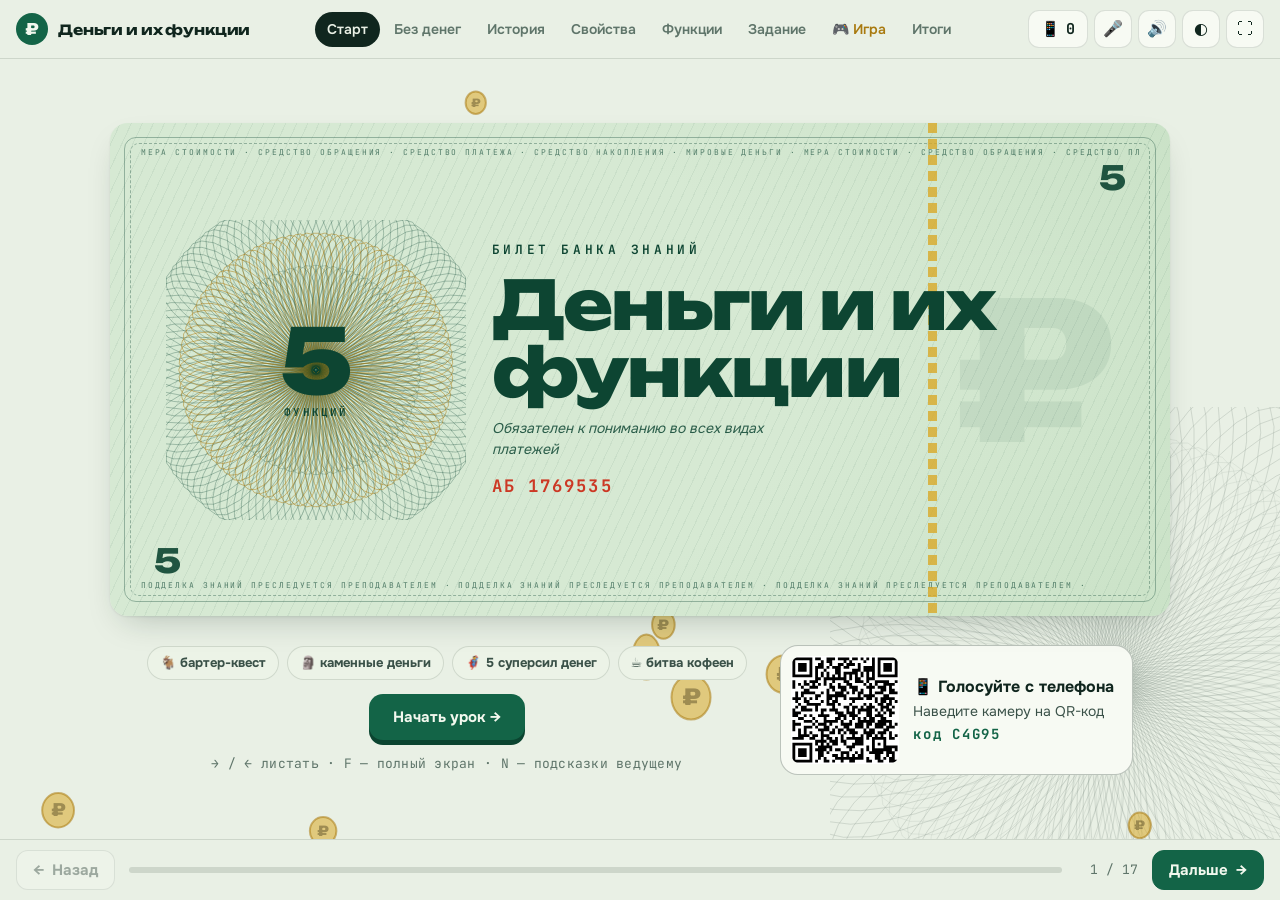
==== docs/index.html @ ead52030 "Coffee game: no hints about the best price The news no longer says how many people want coffee or th" ====
<!doctype html>
<html lang="ru"><head><meta charset="utf-8"><meta name="viewport" content="width=device-width, initial-scale=1, viewport-fit=cover">
<title>Деньги и их функции</title>
<meta name="claude:viewport-fit-sides" content="cover">
<link rel="stylesheet" href="https://fonts.googleapis.com/css2?family=Unbounded:wght@500;600;700;800;900&family=Onest:wght@400;500;600;700;800&family=JetBrains+Mono:wght@500;600;700&display=swap">
<style>
/* Layout: full-viewport slide deck printed on mint banknote paper; the game is a dark vault scoreboard */
:root{
  --bg:#E9F0E5;
  --bg-2:#DCE7D6;
  --surface:#F7FAF3;
  --surface-2:#ECF3E7;
  --ink:#10261E;
  --ink-2:#3A5148;
  --muted:#5F756A;
  --line:rgba(16,38,30,.13);
  --line-2:rgba(16,38,30,.26);
  --brand:#136447;
  --brand-2:#0B4430;
  --on-brand:#F2F8EE;
  --gold:#A97A10;
  --gold-2:#D9A928;
  --gold-soft:#F2E2AC;
  --gold-ink:#231902;
  --f1:#2A5FD6; --f2:#0F8655; --f3:#C46A04; --f4:#C9306F; --f5:#6E43CF;
  --on-f:#FFFFFF;
  --ok:#0F8655; --bad:#CC3824;
  --shadow:0 1px 2px rgba(16,38,30,.08), 0 14px 34px -14px rgba(16,38,30,.28);
  --note-bg:#D6E9D3; --note-bg-2:#C3DEC0; --note-ink:#0D4532; --note-line:rgba(13,69,50,.34);
  --n5000:#C2643A; --n5000-2:#8C3B1C; --n5000-ink:#FFF3E4;
  --news-bg:#F1EBDC; --news-ink:#1A160F; --news-line:rgba(26,22,15,.25);
  --font-display:"Unbounded","Arial Black","Segoe UI",system-ui,sans-serif;
  --font-body:"Onest","Segoe UI",system-ui,-apple-system,sans-serif;
  --font-mono:"JetBrains Mono",Consolas,"Courier New",monospace;
  /* game: one dark vault look in both themes */
  --g-bg:#06120D; --g-bg-2:#0A1C14; --g-panel:#0E251B; --g-panel-2:#133222; --g-glow:#17432D;
  --g-line:rgba(242,193,78,.17); --g-ink:#EEF4EA; --g-muted:#93AB9D;
  --g-gold:#F2C14E; --g-gold-2:#FFE08F; --g-gold-3:#9A6B10;
  --team-a:#FF9F1C; --team-b:#2EC4F1;
  --g-ok:#2BD67B; --g-bad:#FF5A47; --g-evil:#C76BFF;
  --g-shadow:rgba(0,0,0,.65);
}
@media (prefers-color-scheme: dark){
  :root:not([data-theme="light"]){
    --bg:#0A1511; --bg-2:#0E1D17; --surface:#12241C; --surface-2:#172D23;
    --ink:#E6F0E7; --ink-2:#B2C5B9; --muted:#87A093; --line:rgba(230,240,231,.11); --line-2:rgba(230,240,231,.24);
    --brand:#3CC28E; --brand-2:#23936A; --on-brand:#05140D;
    --gold:#E7B947; --gold-2:#F2C752; --gold-soft:#3B3115; --gold-ink:#231902;
    --f1:#7BA2FF; --f2:#42D394; --f3:#F7A845; --f4:#FF74AB; --f5:#AE92FF; --on-f:#07120D;
    --ok:#42D394; --bad:#FF6B57;
    --shadow:0 1px 2px rgba(0,0,0,.4), 0 18px 40px -16px rgba(0,0,0,.75);
    --note-bg:#103529; --note-bg-2:#0C2B21; --note-ink:#C4EED8; --note-line:rgba(196,238,216,.3);
    color-scheme:dark;
  }
}
:root[data-theme="dark"]{
  --bg:#0A1511; --bg-2:#0E1D17; --surface:#12241C; --surface-2:#172D23;
  --ink:#E6F0E7; --ink-2:#B2C5B9; --muted:#87A093; --line:rgba(230,240,231,.11); --line-2:rgba(230,240,231,.24);
  --brand:#3CC28E; --brand-2:#23936A; --on-brand:#05140D;
  --gold:#E7B947; --gold-2:#F2C752; --gold-soft:#3B3115; --gold-ink:#231902;
  --f1:#7BA2FF; --f2:#42D394; --f3:#F7A845; --f4:#FF74AB; --f5:#AE92FF; --on-f:#07120D;
  --ok:#42D394; --bad:#FF6B57;
  --shadow:0 1px 2px rgba(0,0,0,.4), 0 18px 40px -16px rgba(0,0,0,.75);
  --note-bg:#103529; --note-bg-2:#0C2B21; --note-ink:#C4EED8; --note-line:rgba(196,238,216,.3);
  color-scheme:dark;
}

*,*::before,*::after{box-sizing:border-box}
[hidden]{display:none!important}
html{height:100%}
body{height:100%;margin:0;background:var(--bg);color:var(--ink);font-family:var(--font-body);font-size:16px;line-height:1.5;overflow:hidden;-webkit-font-smoothing:antialiased}
button{font:inherit;color:inherit}
h1,h2,h3,h4,p{margin:0}
:focus-visible{outline:3px solid var(--gold-2);outline-offset:3px;border-radius:6px}
.mono{font-family:var(--font-mono)}
.nums{font-variant-numeric:tabular-nums}

/* ---------- app frame ---------- */
.app{height:100%;display:grid;grid-template-rows:auto minmax(0,1fr) auto;grid-template-columns:minmax(0,1fr)}
.topbar{display:flex;align-items:center;gap:14px;padding-block:10px;padding-left:max(16px,env(safe-area-inset-left,0px));padding-right:max(16px,env(safe-area-inset-right,0px));border-bottom:1px solid var(--line);background:var(--bg);position:relative;z-index:5}
.brand{display:flex;align-items:center;gap:10px;font-family:var(--font-display);font-weight:700;font-size:14px;white-space:nowrap;letter-spacing:-.01em}
.brand-mark{width:32px;height:32px;border-radius:50%;display:grid;place-items:center;background:var(--brand);color:var(--on-brand);font-size:16px;font-weight:800;flex:none}
.secnav{display:flex;gap:2px;overflow-x:auto;scrollbar-width:none;flex:1;min-width:0;justify-content:center}
.secnav::-webkit-scrollbar{display:none}
.secnav button{border:0;background:transparent;padding:7px 12px;border-radius:999px;font-size:14px;font-weight:600;color:var(--muted);cursor:pointer;white-space:nowrap;transition:background .2s,color .2s}
.secnav button:hover{color:var(--ink);background:var(--surface-2)}
.secnav button.on{background:var(--ink);color:var(--bg)}
.secnav button.game-pill{color:var(--gold)}
.secnav button.game-pill.on{background:var(--gold-2);color:var(--gold-ink)}
.tools{display:flex;gap:6px;flex:none}
.icon-btn{width:38px;height:38px;border-radius:11px;border:1px solid var(--line);background:var(--surface);cursor:pointer;display:grid;place-items:center;font-size:16px;transition:background .2s}
.icon-btn:hover{background:var(--surface-2)}
.icon-btn.on{background:var(--ink);color:var(--bg)}

.deck{position:relative;overflow:hidden;overflow:clip}
.slide{overflow-anchor:none}
.deck-orn{position:absolute;right:-12vmin;bottom:-14vmin;width:62vmin;height:62vmin;pointer-events:none;opacity:.55;z-index:0}
.coins-canvas{position:absolute;inset:0;width:100%;height:100%;pointer-events:none;z-index:0;opacity:0;transition:opacity .6s}
.coins-canvas.on{opacity:1}
.slide{position:absolute;inset:0;z-index:1;overflow-y:auto;overflow-x:hidden;display:flex;flex-direction:column;padding-block:clamp(16px,3.6vh,48px);padding-left:max(16px,env(safe-area-inset-left,0px));padding-right:max(16px,env(safe-area-inset-right,0px));opacity:0;visibility:hidden;transform:translateX(3%);transition:opacity .45s ease,transform .55s cubic-bezier(.2,.8,.2,1),visibility 0s linear .55s}
.slide.is-active{opacity:1;visibility:visible;transform:none;transition:opacity .45s ease,transform .55s cubic-bezier(.2,.8,.2,1),visibility 0s}
.slide.is-past{transform:translateX(-3%)}
.slide-inner{position:relative;width:min(1340px,100%);margin:auto;display:flex;flex-direction:column;gap:clamp(16px,3.2vh,36px)}
.slide aside.notes{display:none}

.deckbar{display:flex;align-items:center;gap:14px;padding-block:10px;padding-left:max(16px,env(safe-area-inset-left,0px));padding-right:max(16px,env(safe-area-inset-right,0px));border-top:1px solid var(--line);background:var(--bg);position:relative;z-index:5}
.nav-btn{height:40px;padding:0 16px;border-radius:12px;border:1px solid var(--line-2);background:var(--surface);cursor:pointer;font-weight:700;font-size:15px;display:flex;align-items:center;gap:8px}
.nav-btn.primary{background:var(--brand);border-color:var(--brand);color:var(--on-brand)}
.nav-btn:disabled{opacity:.35;cursor:default}
.progress{flex:1;height:6px;border-radius:99px;background:var(--line);overflow:hidden}
.progress i{display:block;height:100%;width:0;background:linear-gradient(90deg,var(--brand),var(--gold-2));transition:width .45s cubic-bezier(.2,.8,.2,1)}
.counter{font-family:var(--font-mono);font-size:13px;color:var(--muted);font-variant-numeric:tabular-nums;white-space:nowrap}
.stepdots{display:flex;gap:5px}
.stepdots i{width:7px;height:7px;border-radius:50%;background:var(--line-2)}
.stepdots i.on{background:var(--gold-2)}

.notes-panel{position:fixed;z-index:30;right:max(16px,env(safe-area-inset-right,0px));bottom:calc(76px + env(safe-area-inset-bottom,0px));width:min(470px,calc(100vw - 32px));max-height:52vh;overflow:auto;background:var(--ink);color:var(--bg);border-radius:18px;padding:18px 20px 20px;box-shadow:var(--shadow);font-size:15px;line-height:1.55}
.notes-panel h4{font-family:var(--font-mono);font-size:12px;letter-spacing:.14em;text-transform:uppercase;opacity:.65;margin-bottom:8px;font-weight:600}
.notes-panel ul{margin:0;padding-left:18px;display:grid;gap:6px}
.notes-panel b{color:var(--gold-2)}

/* ---------- type ---------- */
.kicker{display:flex;flex-wrap:wrap;align-items:center;gap:10px;font-family:var(--font-mono);font-size:clamp(12px,.95vw,15px);letter-spacing:.14em;text-transform:uppercase;color:var(--brand);font-weight:600}
.badge-task{background:var(--gold-2);color:var(--gold-ink);padding:4px 10px;border-radius:7px;letter-spacing:.08em;font-weight:700}
.slide-head{display:flex;flex-direction:column;gap:clamp(8px,1.4vh,16px)}
h2{font-family:var(--font-display);font-weight:700;font-size:clamp(27px,3.5vw,58px);line-height:1.08;letter-spacing:-.015em;text-wrap:balance}
h3{font-family:var(--font-display);font-weight:700;font-size:clamp(17px,1.45vw,24px);line-height:1.2;letter-spacing:-.01em;text-wrap:balance}
.lead{font-size:clamp(17px,1.45vw,25px);color:var(--ink-2);max-width:62ch;text-wrap:pretty;line-height:1.45}
.txt{font-size:clamp(15px,1.15vw,20px);color:var(--ink-2);line-height:1.5;text-wrap:pretty}
.hl{color:var(--brand);font-weight:700}

[data-show]{transition:opacity .5s ease,transform .5s cubic-bezier(.2,.8,.2,1)}
[data-show]:not(.shown){opacity:0;transform:translateY(16px);pointer-events:none}

/* ---------- buttons, chips, cards ---------- */
.btn{display:inline-flex;align-items:center;justify-content:center;gap:10px;border:0;border-radius:14px;padding:14px 24px;font-weight:700;font-size:clamp(15px,1.15vw,19px);cursor:pointer;transition:transform .15s,box-shadow .15s,background .2s,opacity .2s;text-decoration:none;line-height:1.2}
.btn:active{transform:translateY(2px)}
.btn-primary{background:var(--brand);color:var(--on-brand);box-shadow:0 5px 0 var(--brand-2)}
.btn-primary:active{box-shadow:0 2px 0 var(--brand-2)}
.btn-gold{background:var(--gold-2);color:var(--gold-ink);box-shadow:0 5px 0 var(--gold)}
.btn-gold:active{box-shadow:0 2px 0 var(--gold)}
.btn-ghost{background:transparent;border:1.5px solid var(--line-2);color:var(--ink)}
.btn-sm{padding:9px 14px;font-size:14px;border-radius:10px}
.btn:disabled{opacity:.4;cursor:not-allowed}
.chip{display:inline-flex;align-items:center;gap:8px;padding:6px 12px;border-radius:999px;font-weight:700;font-size:clamp(13px,.95vw,15px);background:var(--surface-2);border:1px solid var(--line);color:var(--ink-2);white-space:nowrap}
.fn-chip{--c:var(--f1);background:color-mix(in srgb,var(--c) 13%,transparent);color:var(--c);border-color:color-mix(in srgb,var(--c) 38%,transparent)}
.chips{display:flex;flex-wrap:wrap;gap:8px}
.card{background:var(--surface);border:1px solid var(--line);border-radius:20px;padding:clamp(16px,1.6vw,26px)}
.hint{font-family:var(--font-mono);font-size:13px;color:var(--muted);letter-spacing:.02em}

/* ---------- title / banknote ---------- */
.title-wrap{align-items:center;text-align:center}
.banknote{position:relative;width:min(1060px,100%,max(560px,calc((100vh - 330px) * 2.15)));aspect-ratio:2.15/1;border-radius:18px;color:var(--note-ink);background:radial-gradient(120% 140% at 18% 50%,var(--note-bg) 0 40%,var(--note-bg-2) 100%);box-shadow:var(--shadow);overflow:hidden;animation:noteFloat 8s ease-in-out infinite;text-align:left}
.banknote::before{content:"";position:absolute;inset:0;background:repeating-linear-gradient(115deg,transparent 0 9px,var(--note-line) 9px 10px);opacity:.18;pointer-events:none}
.bn-frame{position:absolute;inset:clamp(8px,1.1vw,14px);border:1.5px solid var(--note-line);border-radius:12px;pointer-events:none}
.bn-frame::after{content:"";position:absolute;inset:5px;border:1px dashed var(--note-line);border-radius:9px}
.bn-micro{position:absolute;left:clamp(22px,2.4vw,34px);right:clamp(22px,2.4vw,34px);font-family:var(--font-mono);font-size:clamp(7px,.62vw,10px);letter-spacing:.24em;white-space:nowrap;overflow:hidden;opacity:.65}
.bn-micro.top{top:clamp(16px,1.9vw,26px)}
.bn-micro.bot{bottom:clamp(16px,1.9vw,26px)}
.bn-body{position:relative;height:100%;display:grid;grid-template-columns:minmax(0,.82fr) minmax(0,1.7fr);align-items:center;gap:clamp(10px,2vw,30px);padding:clamp(30px,4vw,56px) clamp(28px,4.4vw,64px)}
.bn-rosette{position:relative;aspect-ratio:1;width:100%;max-width:330px;justify-self:center}
.bn-rosette svg{position:absolute;inset:0;width:100%;height:100%;animation:spin 120s linear infinite}
.bn-rosette-num{position:absolute;inset:0;display:grid;place-items:center;align-content:center;font-family:var(--font-display);font-weight:800;font-size:clamp(46px,7vw,112px);line-height:.9;color:var(--note-ink)}
.bn-rosette-num small{display:block;font-family:var(--font-mono);font-size:clamp(9px,.85vw,13px);letter-spacing:.2em;font-weight:600;text-transform:uppercase;margin-top:6px;text-align:center}
.bn-text{position:relative;z-index:1;display:flex;flex-direction:column;gap:clamp(6px,1vw,14px)}
.bn-issuer{font-family:var(--font-mono);font-size:clamp(10px,1vw,15px);letter-spacing:.28em;text-transform:uppercase;font-weight:600}
.bn-title{font-family:var(--font-display);font-weight:800;font-size:clamp(32px,5.3vw,84px);line-height:.98;letter-spacing:-.025em;text-wrap:balance}
.bn-sub{font-size:clamp(12px,1.1vw,17px);font-style:italic;opacity:.85;max-width:36ch}
.bn-serial{font-family:var(--font-mono);font-weight:700;font-size:clamp(13px,1.35vw,22px);letter-spacing:.12em;color:var(--bad)}
.bn-corner{position:absolute;font-family:var(--font-display);font-weight:800;font-size:clamp(20px,2.6vw,40px);line-height:1;opacity:.9}
.bn-corner.tr{top:clamp(26px,3vw,40px);right:clamp(28px,3.4vw,46px)}
.bn-corner.bl{bottom:clamp(26px,3vw,40px);left:clamp(28px,3.4vw,46px)}
.bn-thread{position:absolute;top:0;bottom:0;right:22%;width:clamp(6px,.7vw,10px);background:repeating-linear-gradient(180deg,var(--gold-2) 0 10px,transparent 10px 16px);opacity:.8}
.bn-water{position:absolute;right:5%;top:50%;transform:translateY(-50%);font-family:var(--font-display);font-weight:800;font-size:clamp(90px,15vw,240px);line-height:1;opacity:.07;pointer-events:none}
.title-cta{display:flex;flex-direction:column;align-items:center;gap:14px}
.title-meta{display:flex;flex-wrap:wrap;justify-content:center;gap:8px}

/* ---------- barter quest ---------- */
.barter{position:relative;display:grid;grid-template-columns:minmax(220px,290px) minmax(0,1fr);gap:clamp(14px,2vw,30px);align-items:start}
.barter-you{display:flex;flex-direction:column;align-items:center;gap:10px;text-align:center}
.you-label{font-family:var(--font-mono);font-size:12px;letter-spacing:.16em;text-transform:uppercase;color:var(--muted)}
.you-item{font-size:clamp(66px,7.5vw,116px);line-height:1.05}
.you-item.pop{animation:pop .5s cubic-bezier(.2,1.6,.4,1)}
.you-name{font-family:var(--font-display);font-weight:700;font-size:clamp(18px,1.5vw,26px)}
.barter-goal{padding:8px 14px;border-radius:12px;background:var(--gold-soft);color:var(--ink);font-weight:700}
.barter-stats{display:grid;grid-template-columns:repeat(3,1fr);gap:6px;width:100%}
.barter-stats div{background:var(--surface-2);border-radius:12px;padding:8px 4px;font-size:12px;color:var(--muted)}
.barter-stats b{display:block;font-family:var(--font-display);font-size:20px;color:var(--ink);font-variant-numeric:tabular-nums}
.barter-traders{display:grid;grid-template-columns:repeat(3,minmax(0,1fr));gap:clamp(10px,1.1vw,16px)}
.trader{display:flex;flex-direction:column;gap:10px;text-align:left;cursor:pointer;border:2px solid var(--line);background:var(--surface);border-radius:20px;padding:clamp(12px,1.2vw,18px);transition:transform .15s,border-color .2s,background .2s}
.trader:hover{transform:translateY(-3px);border-color:var(--line-2)}
.trader-top{display:flex;gap:12px;align-items:center}
.trader-ava{font-size:clamp(34px,3.2vw,48px);line-height:1}
.trader-name{font-weight:800;font-size:clamp(15px,1.15vw,19px);line-height:1.2}
.trader-role{font-size:13px;color:var(--muted)}
.trader-rows{display:grid;grid-template-columns:1fr 1fr;gap:8px}
.trader-row{display:flex;flex-direction:column;align-items:center;background:var(--surface-2);border-radius:12px;padding:6px 8px;font-size:12px;color:var(--muted);font-weight:600;text-transform:uppercase;letter-spacing:.06em}
.trader-row .big{font-size:clamp(26px,2.4vw,36px);line-height:1.15;text-transform:none}
.trader-say{min-height:2.9em;font-size:clamp(13px,1vw,15px);line-height:1.4;color:var(--ink-2);font-weight:500}
.trader.is-no{border-color:var(--bad);animation:shake .45s}
.trader.is-no .trader-say{color:var(--bad)}
.trader.is-done{border-color:var(--ok);background:color-mix(in srgb,var(--ok) 8%,var(--surface));cursor:default}
.trader.is-done:hover{transform:none}
.trader.is-done .trader-say{color:var(--ok);font-weight:700}
.barter-win{position:absolute;inset:-10px;z-index:3;display:grid;place-items:center;background:color-mix(in srgb,var(--bg) 72%,transparent);backdrop-filter:blur(6px);border-radius:24px;padding:16px}
.win-card{max-width:640px;text-align:center;display:flex;flex-direction:column;align-items:center;gap:14px;box-shadow:var(--shadow);animation:pop .5s cubic-bezier(.2,1.4,.4,1)}
.win-card .big{font-size:84px;line-height:1}
.win-stats{display:flex;gap:10px;flex-wrap:wrap;justify-content:center}

/* ---------- barter problems ---------- */
.probs{display:grid;grid-template-columns:repeat(4,minmax(0,1fr));gap:clamp(12px,1.3vw,20px)}
.prob{display:flex;flex-direction:column;gap:12px}
.prob-ico{font-size:clamp(40px,3.8vw,58px);line-height:1}
.prob .txt{flex:1}
.prob-sol{display:flex;flex-direction:column;gap:6px;padding-top:12px;border-top:1px dashed var(--line-2)}
.prob-sol span{font-size:12px;font-family:var(--font-mono);letter-spacing:.1em;text-transform:uppercase;color:var(--muted)}
.prob-sol .sol-txt{font-size:clamp(14px,1.05vw,18px);font-weight:600;color:var(--ink);line-height:1.4;text-wrap:pretty}
.prob-sol .chip{align-self:flex-start}
.bigline{font-family:var(--font-display);font-weight:700;font-size:clamp(20px,2vw,34px);line-height:1.25;text-align:center;text-wrap:balance}
.bigline em{font-style:normal;color:var(--brand)}

/* ---------- what is money ---------- */
.two{display:grid;grid-template-columns:minmax(0,1.05fr) minmax(0,1fr);gap:clamp(20px,3.4vw,56px);align-items:center}
.def{font-family:var(--font-display);font-weight:600;font-size:clamp(21px,2.2vw,38px);line-height:1.25;letter-spacing:-.01em;text-wrap:balance}
.def mark{background:linear-gradient(transparent 58%,var(--gold-soft) 58%);color:inherit;padding:0 .08em}
.note5k-wrap{display:flex;flex-direction:column;gap:16px;align-items:center}
.note5k{position:relative;width:min(520px,100%);aspect-ratio:2.1/1;border-radius:14px;background:linear-gradient(135deg,var(--n5000),var(--n5000-2));color:var(--n5000-ink);box-shadow:var(--shadow);overflow:hidden;transform:rotate(-3deg)}
.note5k::before{content:"";position:absolute;inset:8px;border:1.5px solid color-mix(in srgb,var(--n5000-ink) 45%,transparent);border-radius:9px}
.note5k::after{content:"";position:absolute;inset:0;background:repeating-radial-gradient(circle at 26% 50%,transparent 0 7px,color-mix(in srgb,var(--n5000-ink) 14%,transparent) 7px 8px)}
.note5k-num{position:absolute;right:7%;top:12%;font-family:var(--font-display);font-weight:800;font-size:clamp(40px,5.4vw,84px);line-height:1;z-index:1}
.note5k-lbl{position:absolute;left:7%;bottom:14%;font-family:var(--font-mono);letter-spacing:.2em;font-size:clamp(10px,.9vw,13px);z-index:1;text-transform:uppercase}
.price-tags{display:grid;grid-template-columns:1fr 1fr;gap:12px;width:min(520px,100%)}
.ptag{border-radius:16px;padding:14px 16px;background:var(--surface);border:1px solid var(--line)}
.ptag span{display:block;font-size:13px;color:var(--muted);font-weight:600}
.ptag b{font-family:var(--font-display);font-size:clamp(20px,1.8vw,30px)}
.trust{width:min(520px,100%);padding:14px 18px;border-radius:18px;background:var(--brand);color:var(--on-brand);font-size:clamp(15px,1.15vw,19px);line-height:1.45;font-weight:500}
.trust b{display:block;font-family:var(--font-display);font-weight:700;font-size:clamp(16px,1.3vw,22px);line-height:1.25;margin-bottom:6px}

/* ---------- Yap ---------- */
.yap-art{width:100%;max-width:560px;justify-self:center;border-radius:24px;overflow:hidden;background:var(--surface);border:1px solid var(--line)}
.yap-art svg{display:block;width:100%;height:auto}
.story{display:flex;flex-direction:column;gap:12px}
.story-beat{display:grid;grid-template-columns:auto 1fr;gap:14px;align-items:start}
.story-beat .n{width:44px;height:44px;border-radius:50%;display:grid;place-items:center;background:var(--surface);border:1px solid var(--line-2);font-family:var(--font-display);font-weight:800;font-size:20px}
.story-beat.final .n{background:var(--gold-2);color:var(--gold-ink);border-color:transparent}
.story-beat .txt b:first-child{color:var(--ink)}

/* ---------- timeline ---------- */
.tl{display:flex;flex-direction:column;gap:clamp(14px,2.4vh,28px)}
.tl-track{position:relative;display:grid;grid-template-columns:repeat(6,minmax(0,1fr));gap:6px}
.tl-track::before{content:"";position:absolute;left:8%;right:8%;top:23px;height:3px;background:var(--line-2);border-radius:3px}
.tl-fill{position:absolute;left:8%;top:23px;height:3px;background:var(--brand);border-radius:3px;transition:width .5s cubic-bezier(.2,.8,.2,1)}
.tl-node{position:relative;display:flex;flex-direction:column;align-items:center;gap:6px;border:0;background:none;cursor:pointer;padding:0 2px;text-align:center}
.tl-dot{width:48px;height:48px;border-radius:50%;display:grid;place-items:center;font-size:22px;background:var(--surface);border:3px solid var(--line-2);transition:transform .3s,border-color .3s,background .3s}
.tl-node.past .tl-dot{border-color:var(--brand)}
.tl-node.on .tl-dot{transform:scale(1.18);border-color:var(--brand);background:var(--brand)}
.tl-name{font-weight:800;font-size:clamp(12px,1vw,16px);line-height:1.2}
.tl-era{font-family:var(--font-mono);font-size:clamp(10px,.8vw,12px);color:var(--muted)}
.tl-panel{display:grid;grid-template-columns:auto minmax(0,1fr) minmax(0,1.08fr);gap:clamp(16px,2.2vw,34px);align-items:center}
.tl-art{font-size:clamp(80px,10vw,160px);line-height:1;width:1.25em;text-align:center}
.tl-art.swap{animation:pop .5s cubic-bezier(.2,1.5,.4,1)}
.tl-body{display:flex;flex-direction:column;gap:12px}

/* ---------- properties ---------- */
/* museum of failed money: exhibits under a spotlight with a plaque; an opened exhibit fills the slide */
.mx-board{display:grid;grid-template-columns:repeat(3,minmax(0,1fr));gap:clamp(10px,1.4vw,18px)}
.mx{--spot:color-mix(in srgb,var(--gold-2) 20%,transparent);position:relative;display:flex;flex-direction:column;align-items:center;gap:clamp(8px,1.4vh,14px);padding:clamp(16px,2.6vh,30px) 0 0;border-radius:20px;border:1px solid var(--line);background:radial-gradient(70% 75% at 50% 0%,var(--spot),transparent 72%),var(--surface);color:var(--ink);text-align:center;cursor:pointer;overflow:hidden;transition:transform .2s,border-color .2s,box-shadow .2s}
.mx:hover{transform:translateY(-4px);border-color:color-mix(in srgb,var(--gold-2) 60%,transparent);box-shadow:var(--shadow)}
.mx.done{--spot:color-mix(in srgb,var(--ok) 16%,transparent)}
.mx-no{position:absolute;top:12px;left:16px;font-family:var(--font-mono);font-size:12px;font-weight:700;color:var(--muted)}
.mx-e{font-size:clamp(48px,5.2vw,80px);line-height:1;filter:drop-shadow(0 14px 12px rgba(0,0,0,.3))}
.mx-plq{align-self:stretch;display:flex;flex-direction:column;gap:3px;margin-top:auto;padding:12px 14px 14px;border-top:1px solid var(--line);background:color-mix(in srgb,var(--surface-2) 70%,transparent)}
.mx-plq small{font-family:var(--font-mono);font-size:11px;font-weight:600;letter-spacing:.1em;text-transform:uppercase;color:var(--muted)}
.mx-plq b{font-family:var(--font-display);font-weight:700;font-size:clamp(15px,1.35vw,22px);line-height:1.2}
.mx-plq em{font-style:normal;font-weight:700;font-size:clamp(12px,1vw,15px);color:var(--ok)}
.mx-foot{display:flex;align-items:center;justify-content:space-between;gap:12px;min-height:38px;margin-top:clamp(10px,1.6vh,16px)}
.mx-sum{font-weight:700;font-size:clamp(15px,1.25vw,20px);animation:cardIn .5s cubic-bezier(.2,.8,.2,1)}
.mx-open{display:grid;grid-template-columns:minmax(0,.85fr) minmax(0,1.15fr);gap:clamp(14px,2.4vw,36px);animation:cardIn .4s cubic-bezier(.2,.8,.2,1)}
.mx-case{position:relative;display:flex;flex-direction:column;align-items:center;justify-content:center;gap:clamp(8px,1.4vh,14px);padding:clamp(24px,3vh,40px) clamp(14px,1.6vw,24px) clamp(14px,2vh,22px);border-radius:22px;border:1px solid var(--line);background:radial-gradient(70% 60% at 50% 0%,color-mix(in srgb,var(--gold-2) 24%,transparent),transparent 72%),var(--surface);text-align:center}
.mx-case .mx-e{font-size:clamp(84px,9.5vw,150px)}
.mx-big{font-family:var(--font-display);font-weight:800;font-size:clamp(18px,1.9vw,30px);line-height:1.15;color:var(--gold);overflow-wrap:anywhere}
.mx-label{align-self:stretch;padding:12px 14px;border-radius:14px;background:var(--surface-2);text-align:left;font-size:clamp(14px,1.05vw,17px);line-height:1.45;color:var(--ink-2);animation:cardIn .45s cubic-bezier(.2,.8,.2,1)}
.mx-label b{color:var(--ink)}
.mx-label .ok,.mx-label .bad{font-weight:800}
.mx-label .ok{color:var(--ok)}
.mx-label .bad{color:var(--bad)}
.mx-info{display:flex;flex-direction:column;justify-content:center;gap:clamp(8px,1.4vh,14px);min-width:0}
.mx-at{font-family:var(--font-mono);font-size:clamp(12px,.95vw,14px);font-weight:700;letter-spacing:.12em;text-transform:uppercase;color:var(--brand)}
.mx-t{font-size:clamp(24px,2.6vw,42px)}
.mx-x{font-size:clamp(15px,1.25vw,21px);line-height:1.5;color:var(--ink-2);text-wrap:pretty}
.mx-poll{margin-top:4px}
.mx-nav{grid-column:1/-1;display:flex;justify-content:space-between;gap:12px}

/* ---------- functions ---------- */
.fgrid{display:grid;grid-template-columns:repeat(5,minmax(0,1fr));gap:clamp(10px,1.2vw,18px)}
.fcard{--c:var(--f1);display:flex;flex-direction:column;gap:10px;text-align:left;cursor:pointer;background:var(--surface);border:2px solid color-mix(in srgb,var(--c) 30%,transparent);border-radius:22px;padding:clamp(14px,1.4vw,22px);min-height:clamp(220px,34vh,330px);transition:transform .2s,box-shadow .2s,border-color .2s}
.fcard:hover{transform:translateY(-6px);border-color:var(--c);box-shadow:0 18px 40px -20px var(--c)}
.fnum{font-family:var(--font-mono);font-weight:700;color:var(--c);font-size:14px;letter-spacing:.1em}
.fico{font-size:clamp(42px,4vw,64px);line-height:1;margin-block:auto 4px}
.fname{font-family:var(--font-display);font-weight:700;font-size:clamp(15px,1.3vw,22px);line-height:1.15;text-wrap:balance}
.fnick{color:var(--c);font-weight:800;font-size:clamp(13px,1vw,16px)}
.fslide{--c:var(--f1)}
.f-layout{display:grid;grid-template-columns:minmax(0,1fr) minmax(0,1.08fr);gap:clamp(20px,3.2vw,52px);align-items:center}
.f-left{display:flex;flex-direction:column;gap:clamp(12px,2vh,22px)}
.f-badge{display:inline-flex;align-items:center;gap:10px;align-self:flex-start;padding:7px 14px 7px 8px;border-radius:999px;background:color-mix(in srgb,var(--c) 13%,transparent);color:var(--c);font-family:var(--font-mono);font-weight:700;font-size:13px;letter-spacing:.1em;text-transform:uppercase}
.f-badge i{font-style:normal;width:30px;height:30px;border-radius:50%;display:grid;place-items:center;background:var(--c);color:var(--on-f);font-size:15px}
.f-title{display:flex;align-items:center;gap:16px}
.f-title .ico{font-size:clamp(46px,4.6vw,76px);line-height:1}
.f-def{font-size:clamp(18px,1.55vw,27px);line-height:1.4;color:var(--ink);font-weight:500;text-wrap:pretty}
.f-def b{color:var(--c)}
.f-mark{display:flex;flex-direction:column;gap:8px}
.f-mark-t{font-family:var(--font-mono);font-size:12px;letter-spacing:.14em;text-transform:uppercase;color:var(--muted);font-weight:600}
.widget{display:flex;flex-direction:column;gap:16px}
.widget-t{display:flex;align-items:center;justify-content:space-between;gap:10px;font-family:var(--font-mono);font-size:12px;letter-spacing:.14em;text-transform:uppercase;color:var(--muted);font-weight:600}
.range{width:100%;accent-color:var(--c);height:28px}
.ratio-out{display:grid;grid-template-columns:1fr 1fr;gap:12px}
.ratio-box{border-radius:16px;padding:16px;background:var(--surface-2)}
.ratio-box span{display:block;font-size:13px;color:var(--muted);font-weight:600}
.ratio-box b{display:block;font-family:var(--font-display);font-weight:800;font-size:clamp(24px,2.6vw,46px);line-height:1.1;font-variant-numeric:tabular-nums;word-break:break-all}
.ratio-box.bad b{color:var(--bad)}
.ratio-box.good b{color:var(--c)}
.ex{display:flex;gap:14px;align-items:flex-start;padding:14px 16px;border-radius:16px;background:var(--surface-2);font-size:clamp(14px,1.05vw,18px);line-height:1.45}
.ex .e{font-size:30px;line-height:1}

.tdt{display:flex;align-items:center;justify-content:center;gap:clamp(8px,1.4vw,22px);padding:clamp(16px,2vw,28px) 8px}
.tdt-node{display:flex;flex-direction:column;align-items:center;gap:6px}
.tdt-e{width:clamp(70px,7.5vw,118px);aspect-ratio:1;border-radius:50%;display:grid;place-items:center;font-size:clamp(34px,3.6vw,58px);background:var(--surface-2);border:3px solid var(--line-2)}
.tdt-node.d .tdt-e{background:color-mix(in srgb,var(--c) 16%,var(--surface));border-color:var(--c);animation:pulse 2.2s ease-in-out infinite}
.tdt-l{font-family:var(--font-display);font-weight:800;font-size:clamp(18px,1.6vw,26px)}
.tdt-s{font-size:13px;color:var(--muted);font-weight:600}
.tdt-arrow{font-size:clamp(22px,2.4vw,38px);color:var(--c);animation:nudge 1.4s ease-in-out infinite}

.tl3{display:flex;flex-direction:column;gap:12px}
.tl3-row{display:grid;grid-template-columns:minmax(120px,170px) minmax(0,1fr);gap:14px;align-items:center}
.tl3-name{font-weight:800;font-size:clamp(13px,1vw,16px);line-height:1.25}
.tl3-name small{display:block;font-weight:500;color:var(--muted)}
.tl3-axis{position:relative;height:64px;border-radius:14px;background:var(--surface-2)}
.tl3-axis::before{content:"";position:absolute;left:14px;right:14px;top:50%;height:2px;background:var(--line-2)}
.tl3-pin{position:absolute;top:50%;transform:translate(-50%,-50%);display:flex;flex-direction:column;align-items:center;font-size:26px;line-height:1}
.tl3-pin small{font-size:10px;font-family:var(--font-mono);color:var(--muted);margin-top:2px;white-space:nowrap}
.tl3-pin.move{animation:slidePay 3.4s cubic-bezier(.5,0,.3,1) infinite}

.infl{display:grid;grid-template-columns:minmax(0,1fr) minmax(0,1fr);gap:16px;align-items:center}
.infl-controls{display:flex;flex-direction:column;gap:12px}
.infl-controls label{display:flex;flex-direction:column;gap:2px;font-size:14px;font-weight:600;color:var(--ink-2)}
.infl-controls label b{font-family:var(--font-display);color:var(--ink);font-variant-numeric:tabular-nums}
.infl-vis{display:flex;flex-direction:column;align-items:center;gap:10px;text-align:center}
.mini-note{width:min(240px,100%);aspect-ratio:2.1/1;border-radius:10px;background:linear-gradient(135deg,var(--n5000),var(--n5000-2));display:grid;place-items:center;color:var(--n5000-ink);font-family:var(--font-display);font-weight:800;font-size:clamp(16px,1.6vw,24px);transition:transform .5s cubic-bezier(.2,.8,.2,1),filter .5s;box-shadow:var(--shadow);font-variant-numeric:tabular-nums}
.infl-out{font-size:clamp(14px,1.05vw,17px);color:var(--ink-2)}
.infl-out b{display:block;font-family:var(--font-display);font-size:clamp(24px,2.4vw,40px);color:var(--c);font-variant-numeric:tabular-nums}

.globe{position:relative;width:min(470px,100%);aspect-ratio:1;justify-self:center}
.globe svg{width:100%;height:100%;display:block}
.cur-node{position:absolute;transform:translate(-50%,-50%);width:clamp(52px,5vw,74px);aspect-ratio:1;border-radius:50%;display:grid;place-items:center;font-family:var(--font-display);font-weight:800;font-size:clamp(20px,2vw,30px);background:var(--surface);border:3px solid var(--c);color:var(--c);box-shadow:var(--shadow)}
.cur-node.gold{border-color:var(--gold-2);color:var(--gold)}

/* ---------- quiz ---------- */
.quiz{display:flex;flex-direction:column;gap:clamp(12px,2vh,22px)}
.rq{display:grid;grid-template-columns:minmax(0,1.1fr) minmax(0,1fr);gap:clamp(16px,2.6vw,40px);align-items:stretch}
.qcard{display:flex;flex-direction:column;gap:clamp(10px,1.6vh,18px);justify-content:center;position:relative}
.rq-sum{grid-column:1/-1;align-items:center;text-align:center}
.rq-n{font-family:var(--font-mono);font-size:clamp(12px,.95vw,14px);font-weight:700;letter-spacing:.12em;text-transform:uppercase;color:var(--brand)}
/* the route: six stops on a dashed line, the 1 000 ₽ note slides above the current one */
.route{position:relative;display:grid;grid-template-columns:repeat(6,minmax(0,1fr));padding-top:30px}
.route::before{content:"";position:absolute;left:calc(100% / 12);right:calc(100% / 12);top:56px;border-top:3px dashed var(--line-2)}
.rt{display:flex;flex-direction:column;align-items:center;gap:4px;text-align:center;min-width:0}
.rt-dot{position:relative;z-index:1;width:52px;height:52px;border-radius:50%;display:grid;place-items:center;font-size:26px;background:var(--surface);border:2px solid var(--line-2);transition:transform .3s,border-color .3s,background .3s,box-shadow .3s}
.rt.cur .rt-dot{border-color:var(--gold-2);box-shadow:0 0 0 5px color-mix(in srgb,var(--gold-2) 25%,transparent);transform:scale(1.08)}
.rt.done .rt-dot{border-color:var(--c);background:color-mix(in srgb,var(--c) 16%,var(--surface))}
.rt-f{position:absolute;right:-8px;bottom:-6px;font-style:normal;font-size:16px;line-height:1}
.rt-f:empty{display:none}
.rt-at{font-weight:700;font-size:clamp(12px,.95vw,15px);color:var(--muted)}
.rt.cur .rt-at,.rt.done .rt-at{color:var(--ink)}
.rt-fn{font-weight:800;font-size:clamp(11px,.85vw,13px);line-height:1.2;color:var(--c)}
.rt-fn:empty{display:none}
.rt-note{position:absolute;top:0;transform:translateX(-50%);padding:2px 10px;border-radius:6px;border:1.5px solid var(--note-line);background:var(--note-bg);color:var(--note-ink);font-family:var(--font-display);font-weight:800;font-size:12px;white-space:nowrap;transition:left .8s cubic-bezier(.5,0,.2,1)}
.qe{font-size:clamp(52px,5.6vw,92px);line-height:1}
.qt{font-family:var(--font-display);font-weight:700;font-size:clamp(19px,1.8vw,30px);line-height:1.25;text-wrap:balance}
.qexpl{padding:14px 16px;border-radius:16px;background:var(--surface-2);font-size:clamp(14px,1.08vw,18px);line-height:1.45}
.qexpl b{color:var(--ok)}
.qexpl.bad b{color:var(--bad)}
.qside{display:flex;flex-direction:column;gap:16px;justify-content:center;min-width:0}
.qopts{display:flex;flex-direction:column;gap:8px}
.globe .arc{fill:none;stroke:var(--f5);stroke-width:.7;stroke-dasharray:2 2.4;opacity:.65;animation:dash 4s linear infinite}
@keyframes dash{to{stroke-dashoffset:-26}}
.qopt{--c:var(--f1);display:flex;align-items:center;gap:14px;padding:clamp(8px,1.2vh,14px) 16px;border-radius:16px;border:2px solid color-mix(in srgb,var(--c) 35%,transparent);background:color-mix(in srgb,var(--c) 7%,var(--surface));font-weight:800;font-size:clamp(15px,1.25vw,21px);cursor:pointer;text-align:left;transition:transform .15s,background .2s,opacity .2s}
.qopt:hover:not(:disabled){transform:translateX(4px)}
.qopt .e{font-size:1.5em;line-height:1}
.qopt .qo{display:flex;flex-direction:column;gap:1px;line-height:1.2}
.qopt .qo small{font-weight:600;font-size:clamp(12px,.9vw,14px);color:var(--muted)}
.qopt.right .qo small{color:inherit;opacity:.85}
.qopt .k{margin-left:auto;font-family:var(--font-mono);font-size:12px;color:var(--muted);font-weight:600}
.qopt.right{background:var(--c);color:var(--on-f);border-color:var(--c)}
.qopt.right .k{color:var(--on-f)}
.qopt.wrong{border-color:var(--bad);opacity:.55;text-decoration:line-through}
.qopt:disabled{cursor:default}
.qscore{display:flex;align-items:center;justify-content:space-between;gap:12px;flex-wrap:wrap}

/* ---------- game intro / final slide ---------- */
.rules{display:grid;grid-template-columns:repeat(3,minmax(0,1fr));gap:clamp(10px,1.2vw,18px)}
.rule{display:grid;grid-template-columns:auto minmax(0,1fr);gap:14px;align-items:start}
.rule-ico{font-size:clamp(30px,2.8vw,44px);line-height:1}
.rule h3{margin-bottom:4px}
.shop-teaser{display:flex;flex-wrap:wrap;gap:8px}
.shop-teaser .chip.evil{color:var(--bad);border-color:color-mix(in srgb,var(--bad) 35%,transparent);background:color-mix(in srgb,var(--bad) 8%,transparent)}
.shop-teaser .chip.good{color:var(--ok);border-color:color-mix(in srgb,var(--ok) 35%,transparent);background:color-mix(in srgb,var(--ok) 8%,transparent)}
.cta-row{display:flex;flex-wrap:wrap;gap:12px;align-items:center}
.sum5{display:grid;grid-template-columns:repeat(5,minmax(0,1fr));gap:12px}
.sum5 .card{--c:var(--f1);display:flex;flex-direction:column;gap:6px;border-color:color-mix(in srgb,var(--c) 35%,transparent)}
.sum5 .e{font-size:36px;line-height:1}
.sum5 b{font-family:var(--font-display);font-size:clamp(14px,1.1vw,18px);line-height:1.2;color:var(--c)}
.sum5 span{font-size:clamp(13px,.95vw,15px);color:var(--ink-2);line-height:1.4}
.final-q{display:flex;gap:16px;align-items:center;padding:clamp(16px,2vw,26px);border-radius:22px;background:var(--ink);color:var(--bg)}
.final-q .e{font-size:48px;line-height:1}
.final-q p{font-size:clamp(16px,1.4vw,24px);font-weight:600;line-height:1.35}

/* ---------- polls (presenter side) ---------- */
.poll{display:flex;flex-direction:column;gap:10px}
.poll-q{font-weight:700;font-size:clamp(15px,1.2vw,20px);line-height:1.35;color:var(--ink);text-wrap:pretty}
.poll-opts{display:grid;grid-template-columns:repeat(2,minmax(0,1fr));gap:8px}
.poll-opts.col{grid-template-columns:minmax(0,1fr)}
.popt{position:relative;overflow:hidden;display:flex;align-items:center;gap:10px;padding:11px 14px;border-radius:14px;border:2px solid var(--line-2);background:var(--surface);font-weight:700;font-size:clamp(14px,1.1vw,18px);line-height:1.3;text-align:left;color:var(--ink);cursor:pointer;transition:border-color .2s,background .2s,opacity .2s}
.popt:hover{border-color:var(--brand)}
.popt .pl{position:relative;z-index:1;flex:1}
.popt .pbar{position:absolute;z-index:0;left:0;top:0;bottom:0;width:0;background:color-mix(in srgb,var(--brand) 15%,transparent);transition:width .5s cubic-bezier(.2,.8,.2,1);pointer-events:none}
.popt .pn{position:relative;z-index:1;font-style:normal;font-family:var(--font-mono);font-size:13px;font-weight:700;color:var(--ink-2);font-variant-numeric:tabular-nums}
.popt .pn:not(:empty){padding:2px 9px;border-radius:99px;background:var(--surface-2)}
.poll.revealed .popt{cursor:default}
.popt.right{border-color:var(--ok);background:color-mix(in srgb,var(--ok) 13%,var(--surface))}
.popt.right .pl::after{content:" ✓";color:var(--ok);font-weight:800}
.popt.wrong{border-color:var(--bad);background:color-mix(in srgb,var(--bad) 8%,var(--surface))}
.popt.dim{opacity:.55}
.pmeta{font-family:var(--font-mono);font-size:12px;color:var(--muted)}
.pmeta:empty{display:none}
.no-live .live-only,.no-live .pmeta,.no-live .poll .pn{display:none!important}

/* ---------- live: phones ---------- */
.live-btn{height:38px;padding:0 12px;border-radius:11px;border:1px solid var(--line);background:var(--surface);cursor:pointer;display:flex;align-items:center;gap:6px;font-size:15px;color:var(--ink)}
.live-btn b{font-family:var(--font-mono);font-variant-numeric:tabular-nums}
.live-btn.off{opacity:.55}
.live-on .live-btn{border-color:var(--brand);color:var(--brand)}
.title-cta{flex-direction:row;flex-wrap:wrap;justify-content:center;align-items:center;gap:clamp(14px,2.6vw,40px)}
.title-main{display:flex;flex-direction:column;align-items:center;gap:14px}
.join{display:flex;align-items:center;gap:14px;padding:10px 18px 10px 10px;border-radius:18px;border:1.5px solid var(--line-2);background:var(--surface);cursor:pointer;text-align:left;color:var(--ink);font:inherit;transition:transform .15s,border-color .2s}
.join:hover{transform:translateY(-2px);border-color:var(--brand)}
.join-qr{width:clamp(84px,12vh,120px);aspect-ratio:1;border-radius:10px;overflow:hidden;background:#fff;flex:none}
.join-qr svg,.live-qr svg{display:block;width:100%;height:100%}
.join-txt{display:flex;flex-direction:column;gap:2px;font-size:14px;color:var(--ink-2)}
.join-txt b{font-size:16px;color:var(--ink)}
.join-txt .mono{font-weight:700;letter-spacing:.12em;color:var(--brand)}
.live-ov{position:fixed;inset:0;z-index:90;display:grid;place-items:center;padding:16px;background:color-mix(in srgb,var(--bg) 84%,transparent);backdrop-filter:blur(8px)}
.live-card{display:grid;grid-template-columns:auto minmax(0,1fr);gap:clamp(18px,3vw,48px);align-items:center;width:min(1120px,100%);max-height:100%;overflow:auto;padding:clamp(16px,2.6vw,40px);border-radius:28px;background:var(--surface);border:1px solid var(--line);box-shadow:var(--shadow);color:var(--ink)}
.live-qr{width:min(58vh,460px,80vw);aspect-ratio:1;background:#fff;border-radius:18px;padding:10px}
.live-info{display:flex;flex-direction:column;gap:14px;min-width:0}
.live-url{word-break:break-all;font-size:clamp(13px,1vw,16px);color:var(--ink)}
.live-code{font-size:15px;color:var(--muted);font-weight:600}
.live-code b{display:block;font-family:var(--font-display);font-size:clamp(40px,5.4vw,80px);letter-spacing:.12em;color:var(--ink);line-height:1.1}
.live-stat{font-size:14px;color:var(--ink-2)}

/* ---------- 5000 note: price and trust ---------- */
.ptag.cheap b{color:var(--brand)}
.fine{width:min(520px,100%);font-size:12px;color:var(--muted);line-height:1.45;text-align:center}

/* ---------- timeline riddles ---------- */
.tl-hook{display:flex;flex-direction:column;gap:10px;padding:clamp(12px,1.2vw,18px);border-radius:18px;background:var(--gold-soft);color:var(--ink);align-self:stretch}
.tl-tag{align-self:flex-start;font-family:var(--font-mono);font-size:12px;font-weight:700;letter-spacing:.1em;text-transform:uppercase;padding:4px 10px;border-radius:8px;background:var(--ink);color:var(--bg)}
.tl-hook .poll-q{font-size:clamp(15px,1.15vw,19px)}
.tl-hook .popt{padding:9px 12px;font-size:clamp(13px,1vw,16px)}
.tl-ans{font-size:clamp(14px,1.02vw,17px);line-height:1.45;padding:10px 12px;border-radius:12px;background:var(--surface);border-left:4px solid var(--ok);animation:pop .4s cubic-bezier(.2,1.3,.4,1)}
.tl-show{align-self:flex-start}

/* ---------- find the fake ---------- */
.fake{display:flex;flex-direction:column;gap:clamp(10px,1.8vh,18px)}
.fnotes{display:grid;grid-template-columns:repeat(2,minmax(0,1fr));gap:clamp(14px,2vw,28px)}
.fake.hunt .fnote{max-width:calc((100vh - 540px) * 2.15)}
.fnote-wrap{display:flex;flex-direction:column;align-items:center;gap:6px;min-width:0}
.fnote-label{font-family:var(--font-display);font-weight:700;font-size:clamp(14px,1.1vw,18px)}
.fnote{position:relative;width:100%;max-width:calc((100vh - 470px) * 2.15);min-width:min(100%,300px);aspect-ratio:2.15/1;border-radius:12px;background:radial-gradient(120% 140% at 20% 50%,#E59E70 0,#C4683C 55%,#9A421E 100%);color:#FFF4E6;box-shadow:var(--shadow);overflow:hidden;cursor:crosshair;container-type:inline-size;user-select:none;-webkit-user-select:none;--fn-ink:#FFF4E6}
.fnote::before{content:"";position:absolute;inset:0;background:repeating-linear-gradient(115deg,transparent 0 7px,rgba(255,244,230,.07) 7px 8px);pointer-events:none}
.fn-frame{position:absolute;inset:3.5%;border:1.5px solid rgba(255,244,230,.45);border-radius:8px;pointer-events:none}
.fnote [data-d]{position:absolute;border-radius:6px}
.fn-micro{left:7%;right:7%;top:5%;font-family:var(--font-mono);font-size:1.3cqw;letter-spacing:.12em;white-space:nowrap;overflow:hidden;opacity:.85;padding:.9cqw 0;line-height:1}
.fn-micro.blur{filter:blur(.3cqw);opacity:.65}
.fn-rosette{position:absolute;left:6%;top:18%;width:31%;aspect-ratio:1;pointer-events:none}
.fn-rosette svg{position:absolute;inset:0;width:100%;height:100%}
.fn-rosette b{position:absolute;inset:0;display:grid;place-items:center;font-family:var(--font-display);font-weight:800;font-size:5.4cqw}
.fn-issuer{left:40%;top:21%;font-family:var(--font-mono);font-weight:700;font-size:2.1cqw;letter-spacing:.14em;text-transform:uppercase;padding:.5cqw .7cqw}
.fn-title{position:absolute;left:40%;top:33%;font-family:var(--font-display);font-weight:800;font-size:4cqw;line-height:1;text-transform:uppercase;pointer-events:none}
.fn-serial{left:40%;top:60%;font-family:var(--font-mono);font-weight:700;font-size:2.4cqw;letter-spacing:.1em;color:#3A0E02;background:rgba(255,244,230,.6);padding:.3cqw .8cqw}
.fn-serial.s2{left:auto;right:7%;top:auto;bottom:9%}
.fn-corner{right:6.5%;top:10%;font-family:var(--font-display);font-weight:800;font-size:4.6cqw;line-height:1;padding:.4cqw .7cqw}
.fn-corner.bl{position:absolute;right:auto;top:auto;left:6.5%;bottom:9%;pointer-events:none}
.fn-thread{top:0;bottom:0;left:74%;width:3.4%}
.fn-thread::before{content:"";position:absolute;top:0;bottom:0;left:50%;width:34%;transform:translateX(-50%);background:repeating-linear-gradient(180deg,rgba(255,236,170,.95) 0 6px,rgba(120,60,20,.55) 6px 10px)}
.fn-thread.none::before{display:none}
.fn-water{right:6%;top:28%;width:14%;aspect-ratio:1;border-radius:50%!important;display:grid;place-items:center;background:radial-gradient(circle,rgba(255,244,230,.2),transparent 70%)}
.fn-water:empty{background:none}
.fn-water span{font-family:var(--font-display);font-weight:800;font-size:8cqw;opacity:.32;line-height:1}
.fnote [data-d].found{outline:3px solid #FFE14D;outline-offset:2px;box-shadow:0 0 0 7px rgba(35,25,2,.35)}
.fnote [data-d].found::after{content:attr(data-n);position:absolute;top:-11px;right:-11px;width:22px;height:22px;border-radius:50%;background:#FFE14D;color:#231902;font:800 12px/22px var(--font-body);text-align:center;z-index:2}
.fn-stamp{position:absolute;left:21%;top:56%;transform:translate(-50%,-50%) rotate(-12deg);padding:.8cqw 2.4cqw;border:.55cqw solid currentColor;border-radius:1.4cqw;font-family:var(--font-display);font-weight:800;font-size:3.6cqw;text-transform:uppercase;white-space:nowrap;background:rgba(255,255,255,.85);pointer-events:none;animation:fnStamp .5s cubic-bezier(.2,1.4,.4,1)}
.fn-stamp.bad{color:#C0281A}
.fn-stamp.real{color:#0B7A47}
@keyframes fnStamp{0%{transform:translate(-50%,-50%) scale(2.2) rotate(-20deg);opacity:0}100%{transform:translate(-50%,-50%) rotate(-12deg);opacity:1}}
.fn-miss{position:absolute;transform:translate(-50%,-50%);font-weight:800;font-size:22px;color:#fff;text-shadow:0 1px 4px rgba(0,0,0,.6);pointer-events:none;animation:missOut .7s ease-out forwards}
@keyframes missOut{0%{opacity:1;transform:translate(-50%,-50%) scale(.6)}100%{opacity:0;transform:translate(-50%,-110%) scale(1.2)}}
.fake-poll{width:min(760px,100%);margin:0 auto}
.fake-poll .popt{justify-content:center}
.fdiff-head{display:flex;align-items:center;gap:14px;flex-wrap:wrap;margin-bottom:10px}
.fcount{font-family:var(--font-display);font-size:clamp(16px,1.3vw,22px)}
.fdiff-btns{margin-left:auto;display:flex;gap:8px}
.fdiffs{display:grid;grid-template-columns:repeat(3,minmax(0,1fr));gap:8px}
.fdiff{display:grid;grid-template-columns:auto minmax(0,1fr);gap:10px;align-items:start;padding:8px 12px;border-radius:14px;background:var(--surface);border:1px solid var(--line);animation:pop .4s cubic-bezier(.2,1.3,.4,1)}
.fdiff i{font-style:normal;width:24px;height:24px;border-radius:50%;display:grid;place-items:center;background:#FFE14D;color:#231902;font-weight:800;font-size:12px}
.fdiff b{display:block;font-size:clamp(13px,1vw,16px)}
.fdiff span{display:block;font-size:clamp(12px,.88vw,14px);color:var(--ink-2);line-height:1.35}
.fdiff.empty{background:transparent;border-style:dashed;animation:none}
.fdiff.empty i{background:var(--line);color:var(--muted)}
.fdiff.empty b{color:var(--muted)}

/* ---------- quiz + final slide tallies ---------- */
.qopt .pn{font-style:normal;font-family:var(--font-mono);font-size:13px;padding:2px 9px;border-radius:99px;background:var(--surface);color:var(--ink)}
.qopt .pn:empty{display:none}
.qopt .pn:not(:empty){margin-left:auto}
.qopt .pn:not(:empty) + .k{margin-left:8px}
.sumpoll{gap:8px}
.sum5 .card{position:relative;overflow:hidden}
.sum5 .pbar{position:absolute;left:0;bottom:0;height:7px;width:0;background:var(--c);transition:width .6s cubic-bezier(.2,.8,.2,1)}
.sum5 .pn{position:absolute;top:10px;right:14px;font-style:normal;font-family:var(--font-display);font-weight:800;font-size:clamp(18px,1.6vw,26px);line-height:1.2;color:var(--c)}
.sum5 .pn:empty{display:none}

/* ---------- confetti ---------- */
.confetti{position:fixed;inset:0;width:100%;height:100%;pointer-events:none;z-index:200}

/* ---------- animations ---------- */
@keyframes noteFloat{0%,100%{transform:translateY(0) rotate(-.6deg)}50%{transform:translateY(-8px) rotate(.4deg)}}
@keyframes spin{to{transform:rotate(360deg)}}
@keyframes pop{0%{transform:scale(.6);opacity:0}100%{transform:scale(1);opacity:1}}
@keyframes shake{0%,100%{transform:translateX(0)}20%{transform:translateX(-8px)}40%{transform:translateX(7px)}60%{transform:translateX(-5px)}80%{transform:translateX(3px)}}
@keyframes pulse{0%,100%{transform:scale(1)}50%{transform:scale(1.07)}}
@keyframes nudge{0%,100%{transform:translateX(0)}50%{transform:translateX(6px)}}
@keyframes slidePay{0%,12%{left:22%}55%,100%{left:80%}}
@keyframes rise{0%{transform:translate(-50%,0) scale(.7);opacity:0}15%{transform:translate(-50%,-10px) scale(1.1);opacity:1}100%{transform:translate(-50%,-70px) scale(1);opacity:0}}
@keyframes stampIn{0%{transform:scale(2.2) rotate(-14deg);opacity:0}60%{transform:scale(.94) rotate(-2deg);opacity:1}100%{transform:scale(1) rotate(-3deg)}}
@keyframes cardIn{0%{transform:translateY(30px) scale(.96);opacity:0}100%{transform:none;opacity:1}}
@keyframes glow{0%,100%{box-shadow:0 0 0 4px color-mix(in srgb,var(--tc) 22%,transparent),0 18px 60px -24px var(--tc)}50%{box-shadow:0 0 0 7px color-mix(in srgb,var(--tc) 30%,transparent),0 18px 70px -16px var(--tc)}}
@keyframes flipIn{0%{transform:rotateX(90deg);opacity:0}100%{transform:none;opacity:1}}
@keyframes blink{50%{opacity:.35}}

/* ---------- responsive (lesson) ---------- */
@media (max-width:1100px){
  .probs{grid-template-columns:repeat(2,minmax(0,1fr))}
  .rules{grid-template-columns:repeat(2,minmax(0,1fr))}
  .sum5{grid-template-columns:repeat(2,minmax(0,1fr))}
  .sum5 .card:last-child{grid-column:1/-1}
}
@media (max-width:900px){
  .brand-txt{display:none}
  .barter,.two,.f-layout,.rq,.mx-open{grid-template-columns:minmax(0,1fr)}
  .mx-board{grid-template-columns:repeat(2,minmax(0,1fr))}
  .barter-you{flex-direction:row;flex-wrap:wrap;justify-content:center}
  .barter-stats{max-width:360px}
  .fgrid{grid-template-columns:minmax(0,1fr)}
  .fcard{min-height:0;display:grid;grid-template-columns:auto minmax(0,1fr);grid-template-areas:"ico num" "ico name" "ico nick";column-gap:16px;row-gap:2px;align-items:center}
  .fcard .fico{grid-area:ico;margin:0}
  .fcard .fnum{grid-area:num}
  .fcard .fname{grid-area:name}
  .fcard .fnick{grid-area:nick}
  .tl-panel{grid-template-columns:minmax(0,1fr);justify-items:start}
  .tl-hook{width:100%}
  .fnotes{grid-template-columns:minmax(0,1fr)}
  .fnote,.fake.hunt .fnote{max-width:none}
  .fdiffs{grid-template-columns:repeat(2,minmax(0,1fr))}
  .live-card{grid-template-columns:minmax(0,1fr);justify-items:center;text-align:center}
  .tl-art{width:auto}
  .infl{grid-template-columns:minmax(0,1fr)}
}
@media (max-width:640px){
  .banknote{aspect-ratio:auto}
  .bn-body{grid-template-columns:minmax(0,1fr);padding:44px 26px}
  .bn-rosette{max-width:150px;justify-self:start}
  .bn-thread,.bn-water{display:none}
  .barter-traders{grid-template-columns:repeat(2,minmax(0,1fr))}
  .probs,.rules{grid-template-columns:minmax(0,1fr)}
  .sum5{grid-template-columns:minmax(0,1fr)}
  .tl-track{grid-template-columns:repeat(3,minmax(0,1fr));row-gap:14px}
  .tl-track::before,.tl-fill{display:none}
  .ratio-out,.price-tags{grid-template-columns:minmax(0,1fr)}
  .tl3-row{grid-template-columns:minmax(0,1fr)}
  .fdiffs,.poll-opts{grid-template-columns:minmax(0,1fr)}
  .route{grid-template-columns:repeat(3,minmax(0,1fr));row-gap:12px}
  .route::before,.rt-note{display:none}
  .join{width:100%}
  .nav-btn .lbl{display:none}
  .stepdots{display:none}
}

/* short screens (720p projectors, laptops): tighten vertical rhythm so slides fit without scrolling */
@media (max-height:820px) and (min-width:901px){
  .slide{padding-block:14px}
  .slide-inner{gap:14px}
  .slide-head{gap:6px}
  h2{font-size:clamp(24px,2.8vw,44px)}
  .lead{font-size:clamp(15px,1.2vw,20px)}
  .card{padding:14px 16px}
  .trader{padding:10px 12px;gap:6px}
  .trader-ava{font-size:34px}
  .trader-say{min-height:2.6em;font-size:13px}
  .trader-row .big{font-size:24px}
  .you-item{font-size:84px}
  .barter-you{gap:8px}
  .mx{padding-top:14px;gap:6px}
  .mx-e{font-size:52px}
  .mx-plq{padding:8px 12px 10px}
  .mx-case .mx-e{font-size:96px}
  .mx-t{font-size:30px}
  .mx-x{font-size:17px}
  .quiz{gap:10px}
  .route{padding-top:26px}
  .route::before{top:48px}
  .rt-dot{width:44px;height:44px;font-size:22px}
  .qe{font-size:52px}
  .qcard{gap:10px}
  .qopt{padding:7px 14px}
  .rules{gap:10px}
  .rule .txt{font-size:14px}
  .rule-ico{font-size:30px}
  .prob{gap:8px}
  .prob-ico{font-size:38px}
  .note5k{width:min(400px,100%)}
  .sum5 .card{padding:10px 12px;gap:4px}
  .sum5 .e{font-size:28px}
  .final-q{padding:12px 16px}
  .final-q .e{font-size:34px}
  .final-q p{font-size:16px}
  .story{gap:8px}
  .story-beat{gap:10px}
  .story-beat .n{width:36px;height:36px;font-size:17px}
  .story-beat .txt{font-size:15px;line-height:1.42}
  .tl-art{font-size:84px}
  .tl-hook{gap:7px;padding:12px}
  .tl-hook .popt{padding:7px 10px}
  .tl-ans{font-size:14px;padding:8px 10px}
  .popt{padding:8px 12px}
  .poll{gap:7px}
  .fdiff{padding:6px 10px}
  .fdiff span{font-size:12px}
  .join-qr{width:88px}
  .trust{padding:10px 14px}
}

/* =================== GAME: Битва кофеен =================== */
.game{position:fixed;inset:0;z-index:50;display:grid;grid-template-rows:auto minmax(0,1fr);color:var(--g-ink);font-family:var(--font-body);background:radial-gradient(1100px 620px at 50% -12%,var(--g-glow) 0%,transparent 62%),var(--g-bg);padding-top:env(safe-area-inset-top,0px);padding-bottom:env(safe-area-inset-bottom,0px);color-scheme:dark;
  --cf-bg:var(--g-panel);--cf-bg2:var(--g-bg-2);--cf-ink:var(--g-ink);--cf-muted:var(--g-muted);--cf-line:var(--g-line);--cf-acc:var(--g-gold);--cf-acc-ink:var(--g-bg);--cf-good:var(--g-ok);--cf-evil:var(--g-evil)}
.g-top{display:flex;align-items:center;gap:12px;padding-block:10px;padding-left:max(16px,env(safe-area-inset-left,0px));padding-right:max(16px,env(safe-area-inset-right,0px));border-bottom:1px solid var(--g-line)}
.g-title{font-family:var(--font-display);font-weight:800;letter-spacing:.03em;text-transform:uppercase;font-size:clamp(13px,1.3vw,20px);color:var(--g-gold-2);white-space:nowrap}
.g-meta{margin-inline:auto;display:flex;align-items:center;gap:clamp(6px,1vw,14px);min-width:0}
.g-tools{display:flex;gap:6px}
.g-btn{border:1px solid var(--g-line);background:var(--g-panel);color:var(--g-ink);border-radius:11px;padding:8px 13px;cursor:pointer;font:700 14px var(--font-body);white-space:nowrap;transition:background .2s,border-color .2s,transform .15s}
.g-btn:hover:not(:disabled){background:var(--g-panel-2);border-color:var(--g-gold)}
.g-btn.gold{background:var(--g-gold);color:var(--g-bg);border-color:var(--g-gold)}
.g-btn.gold:hover:not(:disabled){background:var(--g-gold-2)}
.g-btn.big{padding:14px 26px;font-size:clamp(16px,1.3vw,21px);border-radius:15px}
.g-btn.ghost{background:transparent}
.g-btn.sm{padding:5px 10px;font-size:12px;border-radius:9px}
.g-btn:disabled{opacity:.4;cursor:not-allowed}
.g-screen{overflow:auto;padding-block:clamp(12px,2vh,24px);padding-left:max(16px,env(safe-area-inset-left,0px));padding-right:max(16px,env(safe-area-inset-right,0px))}
.g-hint{font-size:13px;color:var(--g-muted);text-align:center;text-wrap:pretty}
.game .cta-row.end{justify-content:flex-end}
.game .cta-row.mid{justify-content:center}

/* lobby */
.lobby{width:min(1180px,100%);margin:0 auto;display:flex;flex-direction:column;gap:clamp(14px,2.6vh,28px)}
.lobby-h{text-align:center;display:flex;flex-direction:column;gap:10px;align-items:center}
.lobby-h h1{font-family:var(--font-display);font-weight:800;font-size:clamp(30px,4vw,60px);line-height:1.05;color:var(--g-gold-2)}
.lobby-h p{max-width:70ch;color:var(--g-muted);font-size:clamp(15px,1.2vw,19px);text-wrap:pretty}
.lobby-grid{display:grid;grid-template-columns:minmax(0,1fr) auto minmax(0,1fr);gap:clamp(12px,2vw,26px);align-items:stretch}
.lcard{--tc:var(--team-a);display:flex;flex-direction:column;gap:12px;padding:clamp(14px,1.6vw,22px);border-radius:22px;background:var(--g-panel);border:2px solid color-mix(in srgb,var(--tc) 55%,transparent);box-shadow:0 18px 50px -28px var(--tc)}
.lcard.t1{--tc:var(--team-b)}
.lcard-top{display:flex;align-items:center;gap:12px}
.lcard-e{font-size:clamp(40px,4vw,60px);line-height:1}
.lname{flex:1;min-width:0;background:var(--g-bg-2);border:1px solid var(--g-line);border-radius:12px;padding:10px 12px;color:var(--g-ink);font:700 clamp(16px,1.4vw,22px) var(--font-display)}
.lname:focus{outline:2px solid var(--tc);outline-offset:1px}
.lemoji{display:flex;flex-wrap:wrap;gap:6px}
.lemoji button{width:42px;height:42px;border-radius:12px;border:1px solid var(--g-line);background:var(--g-bg-2);font-size:22px;cursor:pointer}
.lemoji button.on{border-color:var(--tc);background:color-mix(in srgb,var(--tc) 24%,var(--g-bg-2))}
.lcap{display:flex;align-items:center;justify-content:space-between;gap:8px;margin-top:auto}
.cap-st{font-size:13px;font-weight:700;color:var(--g-muted)}
.cap-st.ok{color:var(--g-ok)}
.ljoin{display:flex;flex-direction:column;align-items:center;justify-content:center;gap:4px;text-align:center;padding:14px;border-radius:22px;background:var(--g-panel);border:1px solid var(--g-line);font-size:13px;color:var(--g-muted)}
.ljoin b{color:var(--g-ink);font-size:15px}
.ljoin .mono{color:var(--g-gold);font-weight:700;letter-spacing:.12em}
.ljoin-qr{width:clamp(130px,20vh,200px);aspect-ratio:1;background:#fff;border-radius:12px;padding:6px;margin-bottom:6px}
.ljoin-qr svg{display:block;width:100%;height:100%}
.lobby-foot{display:flex;align-items:center;justify-content:center;gap:16px;flex-wrap:wrap}
.seg{display:flex;align-items:center;gap:6px;padding:5px;border-radius:14px;background:var(--g-panel);border:1px solid var(--g-line)}
.seg span{padding:0 8px;color:var(--g-muted);font-size:14px;font-weight:700}
.seg button{min-width:42px;height:38px;border-radius:10px;border:0;background:transparent;color:var(--g-ink);font-weight:800;font-size:15px;cursor:pointer}
.seg button.on{background:var(--g-gold);color:var(--g-bg)}

/* header score: both coffee shops, the leader outlined in gold */
.sb{display:flex;align-items:center;gap:8px;min-width:0;padding:5px 12px;border-radius:12px;border:1.5px solid transparent}
.sb i{font-style:normal;font-size:clamp(18px,1.6vw,24px);line-height:1}
.sb-n{font-weight:700;font-size:14px;color:var(--g-muted);overflow:hidden;text-overflow:ellipsis;max-width:14ch}
.sb b{font-family:var(--font-display);font-weight:800;font-size:clamp(16px,1.6vw,24px);font-variant-numeric:tabular-nums;white-space:nowrap}
.sb.t0 b{color:var(--team-a)}
.sb.t1 b{color:var(--team-b)}
.sb.lead{border-color:var(--g-gold);background:color-mix(in srgb,var(--g-gold) 9%,transparent)}
.sb-r{font-family:var(--font-mono);font-size:12px;color:var(--g-muted);white-space:nowrap}
.game:not([data-phase="lobby"]) .g-title{display:none}

/* shared: one centred column, vertically centred on tall screens */
.stage,.rv,.over{width:min(1060px,100%);min-height:100%;margin:0 auto;display:flex;flex-direction:column;justify-content:center;gap:clamp(14px,2.4vh,26px)}
.center-act{display:flex;flex-direction:column;align-items:center;gap:8px}
.t0{--tc:var(--team-a)}
.t1{--tc:var(--team-b)}

/* orders */
.news{background:var(--news-bg);color:var(--news-ink);border-radius:18px;padding:clamp(16px,2vw,28px);box-shadow:0 24px 60px -30px #000;animation:cardIn .5s cubic-bezier(.2,.8,.2,1)}
.news.still{animation:none}
.news-top{display:flex;justify-content:space-between;gap:10px;font-family:var(--font-mono);font-size:12px;font-weight:700;letter-spacing:.12em;text-transform:uppercase;padding-bottom:10px;border-bottom:2px solid var(--news-ink);margin-bottom:14px}
.news-body{display:grid;grid-template-columns:auto minmax(0,1fr);gap:clamp(12px,1.6vw,22px);align-items:center}
.news-e{font-size:clamp(56px,6vw,96px);line-height:1}
.news h2{font-family:var(--font-display);font-weight:800;font-size:clamp(24px,2.6vw,42px);line-height:1.1;margin-bottom:6px;color:var(--news-ink)}
.news p{font-size:clamp(15px,1.25vw,20px);line-height:1.45}
.news-facts{display:flex;flex-wrap:wrap;gap:8px;margin-top:14px}
.news-facts span{padding:7px 12px;border-radius:10px;border:1.5px solid var(--news-line);font-size:clamp(14px,1.1vw,17px)}
.g-todo{display:grid;grid-template-columns:repeat(3,minmax(0,1fr));gap:clamp(8px,1.2vw,14px)}
.g-todo div{display:flex;align-items:center;gap:10px;padding:10px 14px;border-radius:14px;border:1px solid color-mix(in srgb,var(--g-gold) 35%,transparent);background:color-mix(in srgb,var(--g-gold) 9%,transparent);font-size:clamp(14px,1.2vw,18px);font-weight:700;line-height:1.3}
.g-todo i{flex:none;width:28px;height:28px;border-radius:50%;display:grid;place-items:center;background:var(--g-gold);color:var(--g-bg);font-style:normal;font-weight:900}
.rule-line{display:flex;flex-wrap:wrap;justify-content:center;gap:4px 0;font-size:clamp(13px,1.05vw,16px);color:var(--g-muted)}
.rule-line span+span::before{content:"·";margin:0 12px;color:var(--g-gold)}
.ost-row{display:grid;grid-template-columns:repeat(2,minmax(0,1fr));gap:clamp(10px,1.6vw,20px)}
.ost{display:grid;grid-template-columns:auto minmax(0,1fr) auto;align-items:center;gap:6px 14px;padding:14px 18px;border-radius:18px;background:var(--g-panel);border:1px solid var(--g-line);border-left:5px solid var(--tc)}
.ost-e{font-size:clamp(28px,2.6vw,38px);line-height:1}
.ost-t{min-width:0}
.ost-t b{display:block;font-family:var(--font-display);font-size:clamp(16px,1.4vw,22px);line-height:1.2;color:var(--tc);overflow-wrap:anywhere}
.ost-t span{font-size:clamp(14px,1.15vw,18px);font-weight:700;color:var(--g-muted)}
.ost:not(.ok) .ost-t span{animation:blink 1.8s ease-in-out infinite}
.ost.ok .ost-t span{color:var(--g-ok)}
.ost-mark{width:38px;height:38px;border-radius:50%;display:grid;place-items:center;font-weight:900;font-size:20px;border:2px dashed var(--g-line)}
.ost.ok .ost-mark{border:0;background:var(--g-ok);color:var(--g-bg)}
.ost-foot{grid-column:1/-1;display:flex;justify-content:space-between;align-items:center;gap:8px;min-height:18px}
.ost-foot .cap-st{font-size:12px}
.lnk{margin-left:auto;background:none;border:0;padding:0;color:var(--g-muted);font:600 13px var(--font-body);text-decoration:underline;text-underline-offset:3px;cursor:pointer}
.lnk:hover{color:var(--g-ink)}

/* round result: who earned more is the first thing you see */
.rv-top{display:flex;flex-direction:column;align-items:center;gap:6px;text-align:center}
.rv-meta{font-size:clamp(13px,1.05vw,16px);color:var(--g-muted)}
.rv-h,.over-h h1{font-family:var(--font-display);font-weight:800;font-size:clamp(26px,3.2vw,48px);line-height:1.1;text-wrap:balance;color:var(--g-ink)}
.rv-h span,.over-h h1 span{color:var(--tc)}
.anim .rv-h{animation:cardIn .5s cubic-bezier(.2,.8,.2,1) 1.6s backwards}
.res-row{display:grid;grid-template-columns:repeat(2,minmax(0,1fr));gap:clamp(12px,2vw,24px)}
.res{container-type:inline-size;display:flex;flex-direction:column;gap:6px;padding:clamp(16px,2vw,28px);border-radius:22px;background:var(--g-panel);border:2px solid var(--g-line);transition:border-color .4s,box-shadow .4s}
.res.win{border-color:var(--tc);box-shadow:0 0 0 5px color-mix(in srgb,var(--tc) 16%,transparent)}
.res-h{display:flex;align-items:center;gap:10px;min-width:0}
.res-e{font-size:clamp(26px,2.4vw,36px);line-height:1}
.res-h b{font-family:var(--font-display);font-size:clamp(16px,1.5vw,24px);line-height:1.2;color:var(--tc);overflow-wrap:anywhere}
.res-tag{display:none;margin-left:auto;padding:5px 12px;border-radius:99px;background:var(--tc);color:var(--g-bg);font-weight:800;font-size:clamp(12px,1vw,15px);white-space:nowrap}
.res.win .res-tag{display:inline-block;animation:pop .45s cubic-bezier(.2,1.5,.4,1)}
.res-p{margin:6px 0 2px;font-family:var(--font-display);font-weight:800;font-size:clamp(34px,14cqi,96px);line-height:1;font-variant-numeric:tabular-nums;white-space:nowrap}
.res-p.up{color:var(--g-ok)}
.res-p.down{color:var(--g-bad)}
.res-f{font-size:clamp(15px,1.25vw,20px)}
.res-s{font-size:clamp(13px,1.05vw,17px);color:var(--g-muted)}
.res-n{margin-top:4px;padding:8px 12px;border-radius:12px;font-weight:700;font-size:clamp(13px,1.05vw,16px);line-height:1.35;background:var(--g-bg-2)}
.res-n.bad{color:var(--g-evil);background:color-mix(in srgb,var(--g-evil) 14%,var(--g-bg-2))}
.res-n.good{color:var(--g-ok);background:color-mix(in srgb,var(--g-ok) 12%,var(--g-bg-2))}
.res-n.warn{color:var(--g-gold-2)}

/* where the customers went: one bar, the same colours as the teams */
.cb-wrap{display:flex;flex-direction:column;gap:8px}
.cb-h{font-size:clamp(14px,1.1vw,17px);color:var(--g-muted);text-align:center}
.cb{display:flex;gap:4px;height:clamp(44px,6vh,58px)}
.cb-s{min-width:44px;display:flex;align-items:center;gap:10px;padding:0 14px;border-radius:12px;overflow:hidden;white-space:nowrap;background:var(--tc);color:var(--g-bg);font-weight:700;font-size:clamp(12px,1vw,15px)}
.cb-s b{font-family:var(--font-display);font-size:clamp(18px,1.8vw,28px)}
.cb-s span{overflow:hidden;text-overflow:ellipsis}
.cb-s{container-type:inline-size}
@container (max-width:130px){.cb-s span{display:none}}
.cb-s.t1{flex-direction:row-reverse}
.cb-s.x{justify-content:center;background:var(--g-panel-2);color:var(--g-muted)}
.anim .cb-s{animation:grow .7s cubic-bezier(.2,.8,.2,1) backwards}
@keyframes grow{from{flex-grow:0;opacity:.2}}
.rv-why{display:flex;flex-direction:column;align-items:center;gap:2px;text-align:center;font-size:clamp(14px,1.15vw,18px);color:var(--g-ink);text-wrap:balance}
.anim .rv-why{animation:cardIn .5s ease 2s backwards}

/* game over */
.over-h{text-align:center;display:flex;flex-direction:column;align-items:center;gap:6px}
.trophy{font-size:clamp(52px,6vw,84px);line-height:1;animation:pop .6s cubic-bezier(.2,1.5,.4,1)}
.reflect{display:flex;flex-direction:column;gap:12px}
.reflect h3{text-align:center;font-size:clamp(15px,1.3vw,20px);color:var(--g-gold-2)}
.rf-grid{display:grid;grid-template-columns:repeat(5,minmax(0,1fr));gap:clamp(10px,1.4vw,18px)}
.rf{display:flex;flex-direction:column;gap:4px;padding-top:10px;border-top:2px solid var(--g-line)}
.rf b{font-size:clamp(13px,1.05vw,16px);line-height:1.25}
.rf small{font-size:clamp(12px,.9vw,14px);color:var(--g-muted);line-height:1.35}

/* modal */
.g-modal{position:fixed;inset:0;z-index:60;display:grid;place-items:center;padding:16px;background:rgba(2,8,5,.74);backdrop-filter:blur(6px)}
.g-card{width:min(720px,100%);max-height:calc(100dvh - 32px);overflow:auto;display:flex;flex-direction:column;gap:14px;padding:clamp(16px,2vw,28px);border-radius:24px;background:var(--g-panel);border:1px solid var(--g-line);box-shadow:0 30px 80px -20px #000;animation:cardIn .35s cubic-bezier(.2,.8,.2,1)}
.g-card h3{font-size:clamp(18px,1.6vw,26px);color:var(--g-gold-2)}
.g-card.wide{width:min(960px,100%)}
.g-card .cf-goal{display:none}
.g-card-h{display:flex;flex-wrap:wrap;align-items:baseline;justify-content:space-between;gap:4px 16px}
.g-card-h .g-hint{font-size:15px}
.rules-list{display:flex;flex-direction:column;gap:6px;padding-left:20px;font-size:15px;line-height:1.45}
.cards-list{list-style:none;display:grid;grid-template-columns:repeat(2,minmax(0,1fr));gap:6px;font-size:14px}
.cards-list li{padding:8px 10px;border-radius:10px;background:var(--g-bg-2);line-height:1.35}
.cards-list li.good b{color:var(--g-ok)}
.cards-list li.evil b{color:var(--g-evil)}

@media (max-width:1050px){
  .lobby-grid{grid-template-columns:repeat(2,minmax(0,1fr))}
  .ljoin{grid-column:1/-1;order:3}
  .rf-grid{grid-template-columns:repeat(3,minmax(0,1fr))}
  .sb-n{display:none}
}
@media (max-width:640px){
  .g-title{display:none}
  .g-tools .lbl{display:none}
  .lobby-grid,.res-row,.ost-row,.g-todo{grid-template-columns:minmax(0,1fr)}
  .news-body{grid-template-columns:minmax(0,1fr)}
  .cards-list,.rf-grid{grid-template-columns:minmax(0,1fr)}
  .sb-r{display:none}
  .sb{padding:4px 6px}
}
@media (max-height:820px) and (min-width:901px){
  .news{padding:14px 18px}
  .news-top{margin-bottom:10px}
  .news-e{font-size:60px}
  .news h2{font-size:30px}
  .news p{font-size:16px}
  .stage,.rv,.over{gap:12px}
  .res{padding:14px 18px;gap:4px}
  .res-p{font-size:clamp(34px,14cqi,64px)}
  .trophy{font-size:48px}
  .rv-h,.over-h h1{font-size:32px}
  .lobby-h h1{font-size:40px}
  .lobby{gap:14px}
  .ljoin-qr{width:150px}
  .g-btn.big{padding:11px 22px}
}

@media (prefers-reduced-motion:reduce){
  *,*::before,*::after{animation-duration:.01ms!important;animation-iteration-count:1!important;transition-duration:.01ms!important}
}

/* ---------- coffee battle: the reveal show (prices face off, then each card's effect) ---------- */
.fx{position:absolute;inset:0;z-index:55;overflow:hidden;cursor:pointer;background:radial-gradient(900px 560px at 50% 42%,var(--g-glow) 0%,transparent 70%),var(--g-bg);animation:fxIn .3s ease}
.fx.out{animation:fxOut .35s ease forwards;pointer-events:none}
@keyframes fxIn{from{opacity:0}}
@keyframes fxOut{to{opacity:0}}
.fx-stage,.fx-scene{position:absolute;inset:0}
.fx-skip{position:absolute;right:16px;bottom:16px;z-index:3;padding:8px 16px;border-radius:99px;border:1px solid var(--g-line);background:var(--g-panel);color:var(--g-muted);font:inherit;font-size:14px;font-weight:700;cursor:pointer}
.fx-count{position:absolute;top:clamp(16px,5vh,44px);left:50%;transform:translateX(-50%);z-index:2;padding:6px 18px;border-radius:99px;background:var(--g-panel);border:1px solid var(--g-line);color:var(--g-gold);font-weight:800;font-size:clamp(14px,1.3vw,19px);letter-spacing:.06em;text-transform:uppercase;white-space:nowrap;animation:fxIn .35s ease}
.fx-side{position:absolute;top:0;bottom:0;width:50%;display:grid;place-items:center;overflow:hidden}
.fx-side.s0{left:0}
.fx-side.s1{right:0}
.fx-side::before{content:"";position:absolute;inset:0;background:radial-gradient(closest-side,color-mix(in srgb,var(--tc) 26%,transparent),transparent);animation:fxIn .4s ease}
.fx-big{position:relative;z-index:1;font-size:clamp(90px,17vh,180px);line-height:1;animation:pop .45s cubic-bezier(.2,1.5,.4,1) backwards}
.fx-cap{position:absolute;z-index:2;left:50%;bottom:clamp(36px,9vh,90px);transform:translateX(-50%);width:min(980px,calc(100% - 32px));display:flex;flex-direction:column;align-items:center;gap:6px;text-align:center;animation:capIn .45s cubic-bezier(.2,.8,.2,1) .2s backwards}
@keyframes capIn{from{transform:translate(-50%,30px);opacity:0}}
.fx-cap b{font-family:var(--font-display);font-weight:800;font-size:clamp(30px,4.2vw,60px);line-height:1.1;color:var(--g-ink)}
.fx-cap span{font-size:clamp(18px,1.9vw,28px);font-weight:700;color:var(--g-ink);text-wrap:balance}
.fx-cap.good b{color:var(--g-ok)}
.fx-cap.evil b{color:var(--g-evil)}
/* prices face off */
.fx-vs{position:absolute;inset:0;display:grid;grid-template-columns:minmax(0,1fr) auto minmax(0,1fr);align-items:center;gap:clamp(12px,3vw,48px);padding:0 clamp(16px,5vw,90px)}
.fx-team{display:flex;flex-direction:column;align-items:center;gap:8px;min-width:0;padding:clamp(18px,3vw,40px);border-radius:28px;background:var(--g-panel);border:3px solid var(--tc);box-shadow:0 0 70px -12px var(--tc)}
.fx-team.t0{animation:fromL .55s cubic-bezier(.2,.9,.3,1.2) backwards}
.fx-team.t1{animation:fromR .55s cubic-bezier(.2,.9,.3,1.2) backwards}
@keyframes fromL{from{transform:translateX(-120%) rotate(-8deg);opacity:0}}
@keyframes fromR{from{transform:translateX(120%) rotate(8deg);opacity:0}}
.fx-team span{font-size:clamp(50px,9vh,96px);line-height:1}
.fx-team b{font-family:var(--font-display);font-size:clamp(20px,2.4vw,34px);color:var(--tc);text-align:center;overflow-wrap:anywhere}
.fx-team em{font-style:normal;font-family:var(--font-display);font-weight:800;font-size:clamp(48px,7vw,112px);line-height:1;color:var(--g-ink);white-space:nowrap;animation:flipIn .5s ease .7s backwards}
.fx-x{font-family:var(--font-display);font-weight:800;font-size:clamp(40px,5vw,84px);color:var(--g-gold);text-shadow:0 0 34px var(--g-gold);animation:vsPop .5s cubic-bezier(.2,1.6,.4,1) .4s backwards}
@keyframes vsPop{from{transform:scale(3) rotate(-20deg);opacity:0}}
/* advertising: the megaphone shouts, people come running */
.fx-ring{position:absolute;left:50%;top:50%;width:170px;height:170px;margin:-85px 0 0 -85px;border-radius:50%;border:5px solid var(--tc);opacity:0;animation:ring 1.3s ease-out var(--d,0s) infinite}
.fx-ring.flash{border-color:#fff;animation:ring .7s ease-out .55s 1 forwards}
@keyframes ring{from{transform:scale(.4);opacity:1}to{transform:scale(3.2);opacity:0}}
.fx-shout{animation:pop .45s cubic-bezier(.2,1.5,.4,1),wobble .28s ease-in-out .45s 5}
@keyframes wobble{50%{transform:rotate(-12deg) scale(1.08)}}
.fx-p{position:absolute;left:50%;top:50%;z-index:1;margin:-.5em 0 0 -.5em;font-style:normal;font-size:clamp(28px,5vh,46px);line-height:1;transform:translate(var(--x1),var(--y1));animation:comeIn .9s cubic-bezier(.3,.7,.3,1) var(--d) backwards}
@keyframes comeIn{from{transform:translate(var(--x0),var(--y0)) scale(.6);opacity:0}}
/* discount: a supply truck drives in */
.fx-truck{position:absolute;top:36%;z-index:1;font-size:clamp(100px,17vh,180px);line-height:1}
.fx-truck::after{content:"💨";position:absolute;left:100%;bottom:0;font-size:.45em;opacity:.8}
.fx-truck.go0{left:105%;animation:driveL 1.3s cubic-bezier(.25,.7,.3,1) forwards}
.fx-truck.go1{left:-25%;transform:scaleX(-1);animation:driveR 1.3s cubic-bezier(.25,.7,.3,1) forwards}
@keyframes driveL{to{left:14%}}
@keyframes driveR{to{left:64%}}
.fx-tag{position:relative;z-index:2;margin-top:-34vh;padding:.15em .5em;border-radius:16px;background:var(--g-ok);color:var(--g-bg);font-family:var(--font-display);font-weight:800;font-size:clamp(36px,5vw,72px);animation:stampIn .45s cubic-bezier(.3,1.4,.5,1) 1.15s backwards}
/* rumor: cockroaches everywhere, buyers walk away */
.fx-roach{position:absolute;top:var(--y);left:-12%;z-index:1;font-style:normal;font-size:clamp(30px,5.5vh,56px);line-height:1;transform:rotate(var(--r));animation:scurry var(--t) linear var(--d) both}
@keyframes scurry{to{left:108%}}
.fx-walk{position:absolute;top:58%;z-index:2;display:flex;gap:2px;font-size:clamp(28px,5vh,46px);line-height:1;animation:1.3s ease-in-out .8s both}
.fx-walk i{font-style:normal;display:inline-block}
.fx-walk.w0{left:16%;animation-name:walkR}
.fx-walk.w0 i{transform:scaleX(-1)}
.fx-walk.w1{left:60%;animation-name:walkL}
@keyframes walkR{to{left:62%}}
@keyframes walkL{to{left:16%}}
/* tax: the inspector's stamp slams down, money flies away */
.fx-stamp{position:relative;z-index:1;padding:.2em .55em;border:6px solid var(--g-bad);border-radius:16px;color:var(--g-bad);background:color-mix(in srgb,var(--g-bad) 12%,transparent);font-family:var(--font-display);font-weight:800;font-size:clamp(30px,4.4vw,68px);line-height:1.05;text-align:center;transform:rotate(-12deg);animation:slam .45s cubic-bezier(.3,1.4,.5,1) .3s backwards}
@keyframes slam{from{transform:scale(2.6) rotate(-24deg);opacity:0}}
.fx-tax .fx-side{animation:shake .45s ease .7s}
.fx-money{position:absolute;left:50%;top:55%;z-index:2;font-style:normal;font-size:clamp(30px,5vh,48px);animation:flyUp 1.3s ease-out var(--d) both}
@keyframes flyUp{from{transform:translate(0,0);opacity:0}15%{opacity:1}to{transform:translate(var(--x),-58vh) rotate(var(--r));opacity:0}}
/* power cut: the lights flicker and go out */
.fx-power .fx-side::after{content:"";position:absolute;inset:0;background:#000;animation:blackout 1.5s steps(1) .2s both}
@keyframes blackout{0%{opacity:0}12%{opacity:.9}20%{opacity:.15}28%{opacity:.95}36%{opacity:.3}46%,100%{opacity:.9}}
.fx-bulb{z-index:2;animation:pop .45s cubic-bezier(.2,1.5,.4,1),bulbOff 1.5s steps(1) .2s forwards}
@keyframes bulbOff{12%{filter:brightness(.3)}20%{filter:none}28%,100%{filter:grayscale(1) brightness(.35)}}
.fx-bolt{position:absolute;left:58%;top:30%;z-index:3;font-style:normal;font-size:clamp(50px,9vh,90px);animation:zap .9s steps(2) .2s 2 both}
@keyframes zap{0%{opacity:1;transform:scale(1.3) rotate(-10deg)}50%{opacity:0}100%{opacity:1;transform:scale(.9) rotate(8deg)}}
/* guard: a harm card flies in and bounces off the shield */
.fx-guard{filter:drop-shadow(0 0 30px color-mix(in srgb,var(--tc) 80%,transparent));animation:pop .45s cubic-bezier(.2,1.5,.4,1) .3s backwards,pulse 1s ease-in-out .8s infinite}
.fx-missile{position:absolute;top:38%;z-index:3;font-size:clamp(70px,12vh,130px);line-height:1;animation:1.5s cubic-bezier(.45,0,.55,1) forwards}
.fx-missile.m0{left:80%;animation-name:hitL}
.fx-missile.m1{left:10%;animation-name:hitR}
@keyframes hitL{40%{left:30%;top:38%;transform:rotate(-15deg)}100%{left:95%;top:-25%;transform:rotate(600deg) scale(.4);opacity:0}}
@keyframes hitR{40%{left:58%;top:38%;transform:rotate(15deg)}100%{left:-5%;top:-25%;transform:rotate(-600deg) scale(.4);opacity:0}}
/* the final drumroll */
.fx-drum{position:absolute;inset:0;display:grid;place-items:center}
.fx-drum .fx-big{animation:pop .45s cubic-bezier(.2,1.5,.4,1),drumHit .12s ease-in-out .45s infinite}
@keyframes drumHit{50%{transform:scale(1.06) rotate(-3deg)}}
/* final screen: light rays behind the trophy, the winners glow */
.over-h .trophy{position:relative;isolation:isolate}
.over-h .trophy::before{content:"";position:absolute;z-index:-1;left:50%;top:50%;width:4.2em;height:4.2em;margin:-2.1em 0 0 -2.1em;border-radius:50%;background:repeating-conic-gradient(color-mix(in srgb,var(--g-gold) 40%,transparent) 0 9deg,transparent 9deg 18deg);-webkit-mask:radial-gradient(closest-side,#000 25%,transparent);mask:radial-gradient(closest-side,#000 25%,transparent);animation:spin 14s linear infinite}
.over .res.win{animation:glow 2.2s ease-in-out infinite}
@media (prefers-reduced-motion:reduce){.over-h .trophy::before,.over .res.win{animation:none}}
/* ---------- coffee order form (phone + presenter's manual entry); colours come from --cf-* set by the page ---------- */
.cf{display:flex;flex-direction:column;gap:16px;color:var(--cf-ink);container-type:inline-size}
.cf-goal{margin:0;padding:8px 14px;border-radius:12px;background:color-mix(in srgb,var(--cf-acc) 12%,transparent);font-size:16px;line-height:1.35}
.cf-goal b{color:var(--cf-acc)}
.cf-sec{display:flex;flex-direction:column;gap:8px}
.cf-t{display:flex;align-items:center;gap:8px;font-weight:800;font-size:16px}
.cf-t i{font-style:normal;width:24px;height:24px;border-radius:50%;display:inline-grid;place-items:center;background:var(--cf-acc);color:var(--cf-acc-ink);font-size:13px;flex:none}
.cf-t em{font-style:normal;font-weight:600;color:var(--cf-muted)}
.cf button{font:inherit;color:inherit;cursor:pointer;-webkit-tap-highlight-color:transparent}
.cf button:disabled{cursor:not-allowed}
.cf-note{margin:0;font-size:15px;line-height:1.35;color:var(--cf-muted)}
.cf-note b{color:var(--cf-ink)}
.cf-note b.bad{color:var(--cf-evil)}
/* up to 10 prices: 5 per row on a phone, one row when there is room */
.cf-prices{display:grid;grid-template-columns:repeat(5,minmax(0,1fr));gap:6px}
.cf .cf-p{display:flex;align-items:center;justify-content:center;padding:10px 2px;border-radius:12px;border:2px solid var(--cf-line);background:var(--cf-bg2);font-size:18px;font-weight:800;font-variant-numeric:tabular-nums;white-space:nowrap}
.cf .cf-p.on{border-color:var(--cf-acc);background:color-mix(in srgb,var(--cf-acc) 18%,var(--cf-bg2))}
/* ready answers: what this price earns if the rival goes cheaper, the same or dearer */
/* cards: help for you / harm for the rival; each card spells out what it does */
.cf-cards{display:grid;grid-template-columns:minmax(0,1fr);gap:10px}
.cf-col{display:flex;flex-direction:column;gap:6px;min-width:0}
.cf-g{font-size:12px;font-weight:800;letter-spacing:.06em;text-transform:uppercase}
.cf-col.good .cf-g{color:var(--cf-good)}
.cf-col.evil .cf-g{color:var(--cf-evil)}
.cf-c{display:grid;grid-template-columns:auto minmax(0,1fr);align-items:center;column-gap:10px;row-gap:1px;padding:7px 12px;border-radius:12px;border:2px solid var(--cf-line);background:var(--cf-bg2);text-align:left}
.cf-c span{grid-row:span 2;font-size:30px;line-height:1}
.cf-c b{font-size:17px;font-weight:800;line-height:1.2}
.cf-c small{font-size:18px;line-height:1.3;color:color-mix(in srgb,var(--cf-ink) 82%,transparent)}
.cf-c.on.good{border-color:var(--cf-good);background:color-mix(in srgb,var(--cf-good) 16%,var(--cf-bg2))}
.cf-c.on.evil{border-color:var(--cf-evil);background:color-mix(in srgb,var(--cf-evil) 16%,var(--cf-bg2))}
.cf-c:disabled:not(.on){opacity:.35}
.cf-c.used b{text-decoration:line-through}
@container (min-width:520px){
  .cf-prices{grid-template-columns:none;grid-auto-flow:column;grid-auto-columns:minmax(0,1fr)}
  .cf .cf-p{font-size:20px}
  .cf-cards{grid-template-columns:repeat(2,minmax(0,1fr))}
}
</style>
</head><body>
<div class="app" id="app">
  <header class="topbar">
    <div class="brand"><span class="brand-mark">₽</span><span class="brand-txt">Деньги и их функции</span></div>
    <nav class="secnav" id="secnav" aria-label="Разделы урока">
      <button data-go="start">Старт</button>
      <button data-go="barter">Без денег</button>
      <button data-go="money">История</button>
      <button data-go="props">Свойства</button>
      <button data-go="funcs">Функции</button>
      <button data-go="quiz">Задание</button>
      <button data-go="game" class="game-pill">🎮 Игра</button>
      <button data-go="final">Итоги</button>
    </nav>
    <div class="tools">
      <button class="live-btn live-only" id="btnLive" title="Телефоны учеников (Q)" aria-label="Телефоны учеников">📱 <b id="liveCount">0</b></button>
      <button class="icon-btn" id="btnNotes" title="Подсказки ведущему (N)" aria-label="Подсказки ведущему">🎤</button>
      <button class="icon-btn" id="btnSound" title="Звук (M)" aria-label="Звук">🔊</button>
      <button class="icon-btn" id="btnTheme" title="Светлая или тёмная тема" aria-label="Сменить тему">◐</button>
      <button class="icon-btn" id="btnFull" title="Полный экран (F)" aria-label="Полный экран">⛶</button>
    </div>
  </header>

  <main class="deck" id="deck">
    <svg class="deck-orn" id="deckOrn" viewBox="-130 -130 260 260" aria-hidden="true"></svg>
    <canvas class="coins-canvas" id="coinsCanvas" aria-hidden="true"></canvas>

    <!-- 1. Title -->
    <section class="slide" id="start" data-sec="start">
      <div class="slide-inner title-wrap">
        <div class="banknote" role="img" aria-label="Банкнота с надписью «Деньги и их функции»">
          <div class="bn-frame"></div>
          <div class="bn-micro top" aria-hidden="true">МЕРА СТОИМОСТИ · СРЕДСТВО ОБРАЩЕНИЯ · СРЕДСТВО ПЛАТЕЖА · СРЕДСТВО НАКОПЛЕНИЯ · МИРОВЫЕ ДЕНЬГИ · МЕРА СТОИМОСТИ · СРЕДСТВО ОБРАЩЕНИЯ · СРЕДСТВО ПЛАТЕЖА · СРЕДСТВО НАКОПЛЕНИЯ · МИРОВЫЕ ДЕНЬГИ ·</div>
          <div class="bn-micro bot" aria-hidden="true">ПОДДЕЛКА ЗНАНИЙ ПРЕСЛЕДУЕТСЯ ПРЕПОДАВАТЕЛЕМ · ПОДДЕЛКА ЗНАНИЙ ПРЕСЛЕДУЕТСЯ ПРЕПОДАВАТЕЛЕМ · ПОДДЕЛКА ЗНАНИЙ ПРЕСЛЕДУЕТСЯ ПРЕПОДАВАТЕЛЕМ ·</div>
          <span class="bn-corner tr">5</span>
          <span class="bn-corner bl">5</span>
          <div class="bn-thread"></div>
          <div class="bn-water" aria-hidden="true">₽</div>
          <div class="bn-body">
            <div class="bn-rosette">
              <svg class="guilloche" data-g="rosette" viewBox="-130 -130 260 260" aria-hidden="true"></svg>
              <div class="bn-rosette-num">5<small>функций</small></div>
            </div>
            <div class="bn-text">
              <div class="bn-issuer">Билет Банка Знаний</div>
              <h1 class="bn-title">Деньги и&nbsp;их функции</h1>
              <div class="bn-sub">Обязателен к пониманию во всех видах платежей</div>
              <div class="bn-serial">АБ 1769535</div>
            </div>
          </div>
        </div>
        <div class="title-cta">
          <div class="title-main">
          <div class="title-meta">
            <span class="chip">🐐 бартер-квест</span>
            <span class="chip">🗿 каменные деньги</span>
            <span class="chip">🦸 5 суперсил денег</span>
            <span class="chip">☕ битва кофеен</span>
          </div>
          <button class="btn btn-primary" data-action="next">Начать урок →</button>
          <p class="hint">→ / ← листать · F — полный экран · N — подсказки ведущему</p>
          </div>
          <button class="join live-only" id="joinCard" title="Показать QR-код крупно (Q)">
            <span class="join-qr" id="joinQr"></span>
            <span class="join-txt"><b>📱 Голосуйте с телефона</b><span>Наведите камеру на QR-код</span><span class="mono" id="joinCode"></span></span>
          </button>
        </div>
      </div>
      <aside class="notes"><ul>
        <li>Поздоровайтесь и спросите: <b>у кого сейчас есть наличные?</b> А кто сегодня платил телефоном?</li>
        <li>Серийный номер <b>АБ 1769535</b> — пасхалка: 1769 — первые бумажные деньги в России, 1535 — появилась копейка. В конце спросите, кто догадался.</li>
        <li>Попросите всех отсканировать QR-код: на слайдах с вопросами у них на телефонах появится голосование. Q — показать QR крупно.</li>
        <li>Клавиши: → дальше, ← назад, F — полный экран, N — эти подсказки, M — звук.</li>
      </ul></aside>
    </section>

    <!-- 2. Barter quest -->
    <section class="slide" id="barter" data-sec="barter">
      <div class="slide-inner">
        <header class="slide-head">
          <div class="kicker"><span class="badge-task">Задание 1</span> Мир без денег</div>
          <h2>Деньги исчезли. У вас есть коза. Нужны кроссовки.</h2>
          <p class="lead">Меняйтесь с жителями деревни. Что хочет каждый — неизвестно, пока не спросишь.</p>
        </header>
        <div class="barter" id="barterBox">
          <div class="barter-you card">
            <div class="you-label">В кармане</div>
            <div class="you-item" id="barterItem">🐐</div>
            <div class="you-name" id="barterItemName">Коза</div>
            <div class="barter-goal">Цель: 👟 кроссовки</div>
            <div class="barter-stats">
              <div><b id="bTrades">0</b>обменов</div>
              <div><b id="bFails">0</b>отказов</div>
              <div><b id="bTime">0:00</b>время</div>
            </div>
            <button class="btn btn-ghost btn-sm" id="barterReset">↺ Начать заново</button>
          </div>
          <div class="barter-traders" id="barterTraders"></div>
          <div class="barter-win" id="barterWin" hidden>
            <div class="win-card card">
              <div class="big">👟</div>
              <h3 style="font-size:clamp(24px,2.4vw,38px)">Кроссовки ваши!</h3>
              <div class="win-stats" id="barterWinStats"></div>
              <p class="txt">А с деньгами вы бы просто зашли в магазин и&nbsp;купили. За&nbsp;одну минуту и&nbsp;без козы.</p>
              <button class="btn btn-primary" data-action="next">Почему бартер — это боль →</button>
            </div>
          </div>
        </div>
      </div>
      <aside class="notes"><ul>
        <li>Скажите: «Деньги исчезли. Совсем. Вот вам коза — добудьте кроссовки».</li>
        <li>Пусть группа хором решает, к кому идти. Кликайте по жителям. Чего хочет житель, видно только после разговора.</li>
        <li>Решение (не выдавайте!): <b>Борис</b> — хлеб за козу → <b>Зина</b> — сыр за хлеб → <b>Гена</b> — рыба за сыр → <b>Аркадий</b> — кроссовки за рыбу.</li>
        <li>Если затянулось, подскажите: «Начните с того, кому нужна коза».</li>
      </ul></aside>
    </section>

    <!-- 3. Barter problems -->
    <section class="slide" id="pain" data-sec="barter" data-steps="5">
      <div class="slide-inner">
        <header class="slide-head">
          <div class="kicker">Что пошло не так</div>
          <h2>Четыре боли бартера</h2>
          <p class="lead">Бартер — это обмен вещи на вещь, без денег. У него четыре большие проблемы. Каждую решили деньги.</p>
        </header>
        <div class="probs">
          <article class="prob card" data-show="1">
            <div class="prob-ico">🤝</div>
            <h3>Трудно найти, с кем меняться</h3>
            <p class="txt">Обмен состоится, только если вам нужна его вещь, а ему — ваша. Сапожнику коза не нужна, поэтому мы бегали по цепочке из четырёх человек.</p>
            <div class="prob-sol"><span>С деньгами</span><p class="sol-txt">Продал козу тому, кому она нужна, и купил кроссовки. Деньги берут все.</p><b class="chip fn-chip" style="--c:var(--f2)">🔄 Средство обращения</b></div>
          </article>
          <article class="prob card" data-show="2">
            <div class="prob-ico">⚖️</div>
            <h3>Непонятно, что сколько стоит</h3>
            <p class="txt">Коза — это сколько буханок хлеба? А сколько рыбы? У каждой пары вещей своя цена, и все их не запомнишь.</p>
            <div class="prob-sol"><span>С деньгами</span><p class="sol-txt">У каждой вещи одна цена в рублях. Сразу видно, что дороже.</p><b class="chip fn-chip" style="--c:var(--f1)">📏 Мера стоимости</b></div>
          </article>
          <article class="prob card" data-show="3">
            <div class="prob-ico">🐟</div>
            <h3>Нельзя отложить на потом</h3>
            <p class="txt">Рыба протухнет, хлеб зачерствеет, а козу надо кормить каждый день. Запас на зиму так не сделаешь.</p>
            <div class="prob-sol"><span>С деньгами</span><p class="sol-txt">Деньги не портятся. Отложил сегодня — потратил через год.</p><b class="chip fn-chip" style="--c:var(--f4)">🐷 Средство накопления</b></div>
          </article>
          <article class="prob card" data-show="4">
            <div class="prob-ico">⏳</div>
            <h3>Непонятно, чем отдавать долг</h3>
            <p class="txt">Весной взял в долг мешок зерна. Осенью вернуть тоже зерном? А если неурожай? Договориться трудно.</p>
            <div class="prob-sol"><span>С деньгами</span><p class="sol-txt">Долг считают в рублях и отдают рублями. Так же платят зарплату и налоги.</p><b class="chip fn-chip" style="--c:var(--f3)">🧾 Средство платежа</b></div>
          </article>
        </div>
        <p class="bigline" data-show="5">Людям надоели эти проблемы, и они придумали <em>деньги</em> — вещь, которую согласен взять каждый.</p>
      </div>
      <aside class="notes"><ul>
        <li>Спросите: <b>что было самым неудобным в обмене?</b> Соберите 2–3 ответа, потом открывайте карточки клавишей →.</li>
        <li>Карточки по порядку: 1) трудно найти, кому нужна твоя вещь; 2) непонятно, сколько чего стоит; 3) не получается копить; 4) неясно, чем отдавать долг.</li>
        <li>Под каждой проблемой написано, как её решают деньги, и название функции. Скажите: «Запомните эти четыре названия, дальше разберём каждое».</li>
      </ul></aside>
    </section>

    <!-- 4. What is money -->
    <section class="slide" id="money" data-sec="history" data-steps="2">
      <div class="slide-inner">
        <header class="slide-head">
          <div class="kicker">Определение</div>
          <h2>Так что же такое деньги?</h2>
        </header>
        <div class="two">
          <div class="f-left">
            <p class="def">Деньги — это <mark>особый товар</mark>, который служит <mark>всеобщим эквивалентом</mark>: на него можно обменять любой другой товар.</p>
            <p class="txt">Простыми словами: деньги — это то, что <span class="hl">все согласны взять</span> в обмен на любую вещь или услугу. Когда-то это был скот и ракушки, потом золото и бумажки, а сейчас — цифры в телефоне.</p>
            <div class="poll" data-show="1" data-poll="print5000" data-q="Сколько стоит напечатать одну купюру 5000 ₽?" data-answer="a" data-reveal-step="2">
              <div class="poll-q">🤔 Как думаете, сколько стоит <b>напечатать</b> одну такую купюру?</div>
              <div class="poll-opts">
                <button class="poll-opt popt" data-k="a"><span class="pl">≈ 2 ₽</span><span class="pbar"></span><span class="pn"></span></button>
                <button class="poll-opt popt" data-k="b"><span class="pl">≈ 50 ₽</span><span class="pbar"></span><span class="pn"></span></button>
                <button class="poll-opt popt" data-k="c"><span class="pl">≈ 500 ₽</span><span class="pbar"></span><span class="pn"></span></button>
                <button class="poll-opt popt" data-k="d"><span class="pl">≈ 2 000 ₽</span><span class="pbar"></span><span class="pn"></span></button>
              </div>
              <div class="pmeta"></div>
            </div>
          </div>
          <div class="note5k-wrap">
            <div class="note5k" aria-label="Купюра 5000 рублей"><span class="note5k-num">5000</span><span class="note5k-lbl">Билет Банка России</span></div>
            <div class="price-tags">
              <div class="ptag"><span>Купить на неё можно</span><b>на 5 000 ₽</b></div>
              <div class="ptag cheap" data-show="2"><span>Стоит напечатать</span><b>≈ 2 ₽</b></div>
            </div>
            <div class="trust" data-show="2"><b>Почему за бумажку ценой около 2 ₽ дают товар на 5 000 ₽?</b> Потому что все уверены: её примут в любом магазине. А отвечает за неё государство — Центробанк.</div>
            <p class="fine" data-show="2">Точную цену Центробанк держит в секрете. По оценке 2014 года, одна купюра обходится от 60 копеек до 2 ₽.</p>
          </div>
        </div>
      </div>
      <aside class="notes"><ul>
        <li>Прочитайте определение. Его можно записать в тетрадь.</li>
        <li>→ Появится голосование: <b>сколько стоит напечатать 5000 ₽?</b> Ученики голосуют с телефонов (или руками — кликайте вариант).</li>
        <li>→ Ответ: около 2 ₽. Спросите: почему тогда магазин отдаёт за неё товар на 5000? Потому что все уверены, что купюру примут везде, а за неё отвечает Центробанк.</li>
      </ul></aside>
    </section>

    <!-- 5. Yap -->
    <section class="slide" id="yap" data-sec="history" data-steps="4">
      <div class="slide-inner">
        <header class="slide-head">
          <div class="kicker">История, которая взрывает мозг</div>
          <h2>Каменные деньги острова Яп</h2>
        </header>
        <div class="two">
          <div class="yap-art">
            <svg viewBox="0 0 560 380" role="img" aria-label="Огромный каменный диск с дыркой рядом с человеком">
              <rect width="560" height="380" style="fill:var(--surface-2)"/>
              <circle cx="470" cy="70" r="38" style="fill:var(--gold-soft)"/>
              <path d="M0 300 Q70 285 140 300 T280 300 T420 300 T560 300 V380 H0Z" style="fill:var(--f1);opacity:.28"/>
              <path d="M0 322 Q70 308 140 322 T280 322 T420 322 T560 322 V380 H0Z" style="fill:var(--f1);opacity:.35"/>
              <ellipse cx="250" cy="300" rx="230" ry="26" style="fill:var(--gold-soft)"/>
              <path d="M80 296 Q70 200 96 120" style="fill:none;stroke:var(--muted);stroke-width:9;stroke-linecap:round"/>
              <path d="M96 120 Q60 100 30 118 M96 120 Q130 92 168 104 M96 120 Q78 80 52 70 M96 120 Q122 74 150 66 M96 120 Q100 90 98 60" style="fill:none;stroke:var(--brand);stroke-width:10;stroke-linecap:round"/>
              <circle cx="270" cy="182" r="112" style="fill:var(--muted)"/>
              <circle cx="270" cy="182" r="112" style="fill:none;stroke:var(--ink-2);stroke-width:3;opacity:.35"/>
              <circle cx="270" cy="182" r="80" style="fill:none;stroke:var(--ink-2);stroke-width:2;opacity:.2"/>
              <circle cx="270" cy="182" r="24" style="fill:var(--surface-2)"/>
              <g style="fill:var(--ink)">
                <circle cx="418" cy="214" r="11"/>
                <rect x="410" y="226" width="16" height="42" rx="7"/>
                <rect x="410" y="262" width="6" height="32" rx="3"/>
                <rect x="420" y="262" width="6" height="32" rx="3"/>
                <rect x="400" y="230" width="6" height="30" rx="3" transform="rotate(18 403 230)"/>
                <rect x="430" y="230" width="6" height="30" rx="3" transform="rotate(-18 433 230)"/>
              </g>
              <text x="446" y="250" style="fill:var(--ink-2);font:600 13px var(--font-mono)">1,7 м</text>
              <text x="200" y="40" style="fill:var(--ink-2);font:600 13px var(--font-mono)">до 3,6 м и нескольких тонн</text>
              <circle cx="500" cy="356" r="14" style="fill:var(--muted);opacity:.7"/>
              <circle cx="500" cy="356" r="4" style="fill:var(--surface-2)"/>
              <circle cx="490" cy="336" r="3" style="fill:none;stroke:var(--f1);stroke-width:1.5"/>
              <circle cx="506" cy="326" r="2" style="fill:none;stroke:var(--f1);stroke-width:1.5"/>
            </svg>
          </div>
          <div class="story">
            <div class="story-beat"><span class="n">📍</span><p class="txt"><b>Где это.</b> Яп — маленький остров в Тихом океане. Его жители платили <b>каменными кругами с дыркой посередине</b>. Самые большие — в два раза выше человека и весят несколько тонн.</p></div>
            <div class="story-beat" data-show="1"><span class="n">⛵</span><p class="txt"><b>Откуда камни.</b> На самом Япе такого камня нет. Его вырубали на острове Палау за 400 км и везли по океану на плотах. Это было долго и опасно, поэтому камни очень ценились.</p></div>
            <div class="story-beat" data-show="2"><span class="n">🤝</span><p class="txt"><b>Как ими платили.</b> Камень никто не таскал. Продал соседу свинью — камень остаётся лежать у твоего дома, но вся деревня запоминает: <b>теперь он принадлежит соседу</b>.</p></div>
            <div class="story-beat" data-show="3"><span class="n">🌊</span><p class="txt"><b>Самое странное.</b> Однажды в шторм огромный камень <b>утонул</b> по дороге на остров. Моряки рассказали, какой он был большой. Жители решили: камень всё равно считается. Его хозяева остались богачами и платили им, хотя камень лежал на дне.</p></div>
            <div class="story-beat final" data-show="4"><span class="n">!</span><p class="txt"><b>Вывод:</b> деньги не обязательно можно потрогать. Деньги — это то, что <b>все договорились считать деньгами</b>. Ваши деньги на карте — тоже просто запись в банке, но вы спокойно ими платите.</p></div>
          </div>
        </div>
      </div>
      <aside class="notes"><ul>
        <li>Рассказывайте как байку, по одному шагу (→). Перед шагом 🌊 спросите: <b>что будет, если камень утонет?</b></li>
        <li>Главный вывод: деньги — это <b>договорённость</b>. Камень на дне океана работает как деньги, потому что все с этим согласны.</li>
        <li>Связь с сегодня: безналичные деньги мы тоже не видим, но доверяем им.</li>
      </ul></aside>
    </section>

    <!-- 6. Timeline -->
    <section class="slide" id="history" data-sec="history" data-steps="5">
      <div class="slide-inner">
        <header class="slide-head">
          <div class="kicker">Эволюция денег</div>
          <h2>От козы до цифрового рубля</h2>
        </header>
        <div class="tl">
          <div class="tl-track" id="tlTrack"><div class="tl-fill" id="tlFill"></div></div>
          <div class="tl-panel card" id="tlPanel">
            <div class="tl-art" id="tlArt">🐐</div>
            <div class="tl-body">
              <div class="kicker" id="tlEra">с древнейших времён</div>
              <h3 id="tlTitle" style="font-size:clamp(24px,2.6vw,44px)">Бартер</h3>
              <p class="txt" id="tlText"></p>
            </div>
            <div class="tl-hook" id="tlHook"></div>
          </div>
        </div>
      </div>
      <aside class="notes"><ul>
        <li>Листайте эпохи стрелкой → или кликайте по кружкам.</li>
        <li>У каждой эпохи своя загадка справа. Дайте группе проголосовать (с телефонов или руками), потом кликните ответ большинства или «Показать ответ».</li>
        <li>Между эпохами спрашивайте: <b>чем были неудобны прошлые деньги?</b></li>
        <li>Логика эволюции: деньги становятся всё легче, удобнее и невидимее.</li>
      </ul></aside>
    </section>

    <!-- 7. Find the fake -->
    <section class="slide" id="fake" data-sec="history">
      <div class="slide-inner">
        <header class="slide-head">
          <div class="kicker"><span class="badge-task">Детектив</span> Найди фальшивку</div>
          <h2>Одна из этих купюр — подделка</h2>
          <p class="lead" id="fakeLead">Сначала угадайте, какая. Потом найдите на ней 6 отличий от настоящей.</p>
        </header>
        <div class="fake" id="fakeBox">
          <div class="fnotes" id="fakeNotes"></div>
          <div class="fake-bottom" id="fakeBottom"></div>
        </div>
      </div>
      <aside class="notes"><ul>
        <li>Сначала голосование: <b>какая купюра фальшивая — А или Б?</b> Ученики голосуют с телефонов, потом кликните ответ большинства.</li>
        <li>Дальше ищем отличия: группа подсказывает, вы кликаете по подозрительному месту на любой купюре. Кружок появится на обеих.</li>
        <li>Каждое найденное отличие — настоящий способ проверить купюру: водяной знак, защитная нить, номер, микротекст.</li>
        <li>Фальшивая купюра выбирается случайно. Кнопка «Заново» перемешивает.</li>
      </ul></aside>
    </section>

    <!-- 8. Properties -->
    <section class="slide" id="props" data-sec="props">
      <div class="slide-inner">
        <header class="slide-head">
          <div class="kicker"><span class="badge-task">Задание 2</span> Свойства денег</div>
          <h2>Музей неудачных денег</h2>
          <p class="lead">Люди пробовали сделать деньгами самые разные вещи. Каждой чего-то не хватило. Откройте экспонат и угадайте, чего.</p>
        </header>
        <div id="museum"></div>
      </div>
      <aside class="notes"><ul>
        <li>Шесть настоящих историй. Каждая показывает одно свойство денег: без него деньги не работают.</li>
        <li>Кликните экспонат, зачитайте историю. Класс голосует с телефонов, вы кликаете ответ большинства. Порядок любой.</li>
        <li>После ответа зачитайте табличку: там название свойства из учебника и чем история закончилась.</li>
        <li>Когда открыты все шесть, спросите: а у купюры в кошельке все эти свойства есть? (Да, поэтому она и работает.)</li>
      </ul></aside>
    </section>

    <!-- 9. Functions overview -->
    <section class="slide" id="funcs" data-sec="funcs">
      <div class="slide-inner">
        <header class="slide-head">
          <div class="kicker">Главное на сегодня</div>
          <h2>Пять суперсил денег</h2>
          <p class="lead">В учебнике их называют функциями денег. Это пять дел, которые деньги делают за нас. Кликните по любой, чтобы разобрать подробно.</p>
        </header>
        <div class="fgrid">
          <button class="fcard" style="--c:var(--f1)" data-go="f-measure"><span class="fnum">01</span><span class="fico">📏</span><span class="fname">Мера стоимости</span><span class="fnick">Показывают, сколько всё стоит</span></button>
          <button class="fcard" style="--c:var(--f2)" data-go="f-exchange"><span class="fnum">02</span><span class="fico">🔄</span><span class="fname">Средство обращения</span><span class="fnick">Помогают купить: деньги сразу в обмен на товар</span></button>
          <button class="fcard" style="--c:var(--f3)" data-go="f-payment"><span class="fnum">03</span><span class="fico">🧾</span><span class="fname">Средство платежа</span><span class="fnick">Ими отдают долги, платят налоги и зарплату</span></button>
          <button class="fcard" style="--c:var(--f4)" data-go="f-saving"><span class="fnum">04</span><span class="fico">🐷</span><span class="fname">Средство накопления</span><span class="fnick">Их можно копить на потом</span></button>
          <button class="fcard" style="--c:var(--f5)" data-go="f-world"><span class="fnum">05</span><span class="fico">🌍</span><span class="fname">Мировые деньги</span><span class="fnick">Ими платят друг другу страны</span></button>
        </div>
      </div>
      <aside class="notes"><ul>
        <li>Это главная часть урока. Пять функций — как пять суперсил.</li>
        <li>Можно кликнуть по карточке или просто листать по порядку.</li>
        <li>Напомните: каждую боль бартера вылечила одна из суперсил.</li>
      </ul></aside>
    </section>

    <!-- 10. Measure -->
    <section class="slide fslide" id="f-measure" data-sec="funcs" style="--c:var(--f1)">
      <div class="slide-inner">
        <div class="f-layout">
          <div class="f-left">
            <span class="f-badge"><i>1</i>Суперсила · Показывают цену</span>
            <h2 class="f-title"><span class="ico">📏</span>Мера стоимости</h2>
            <p class="f-def">Деньги показывают, сколько стоит любая вещь, <b>в одних и тех же единицах</b> — в рублях. Как линейка меряет всё в сантиметрах. Держать деньги в руках для этого не нужно: хватает <b>ценника</b>.</p>
            <div class="f-mark"><span class="f-mark-t">Как узнать</span><div class="chips"><span class="chip">ценник</span><span class="chip">«стоит…»</span><span class="chip">дороже / дешевле</span><span class="chip">оценили в…</span></div></div>
            <div class="ex"><span class="e">🎮</span><span>«Новый айфон стоит как три PlayStation». Сравнили товары через деньги, не заплатив ни рубля.</span></div>
          </div>
          <div class="widget card">
            <div class="widget-t"><span>Сколько цен нужно запомнить?</span><span id="ratioN">100 товаров</span></div>
            <label for="ratioRange" class="txt">Товаров на рынке</label>
            <input type="range" class="range" id="ratioRange" min="0" max="5" step="1" value="2">
            <div class="ratio-out">
              <div class="ratio-box bad"><span>Без денег: «что на что меняем»</span><b id="ratioBarter">4 950</b></div>
              <div class="ratio-box good"><span>С деньгами: цен в рублях</span><b id="ratioMoney">100</b></div>
            </div>
            <p class="txt">Без денег надо помнить цену каждой вещи в каждой другой: козу в хлебе, козу в рыбе, хлеб в рыбе… С деньгами у каждой вещи одна цена.</p>
          </div>
        </div>
      </div>
      <aside class="notes"><ul>
        <li>Спросите: <b>что дороже — 50 яиц или 2 курицы?</b> Без денег ответить сложно.</li>
        <li>Подвигайте ползунок: в магазине на 10 000 товаров без денег пришлось бы помнить почти 50 миллионов пропорций.</li>
        <li>Главное: для этой функции деньги не нужно доставать из кошелька. Достаточно назвать цену.</li>
      </ul></aside>
    </section>

    <!-- 11. Exchange -->
    <section class="slide fslide" id="f-exchange" data-sec="funcs" style="--c:var(--f2)">
      <div class="slide-inner">
        <div class="f-layout">
          <div class="f-left">
            <span class="f-badge"><i>2</i>Суперсила · Помогают купить</span>
            <h2 class="f-title"><span class="ico">🔄</span>Средство обращения</h2>
            <p class="f-def">Деньги — <b>посредник в обмене</b>: продал одну вещь, а на эти деньги купил другую. Главный признак: вы отдаёте деньги и получаете товар <b>в один и тот же момент</b>.</p>
            <div class="f-mark"><span class="f-mark-t">Как узнать</span><div class="chips"><span class="chip">купил и сразу оплатил</span><span class="chip">продал → купил</span><span class="chip">на кассе</span></div></div>
            <div class="ex"><span class="e">☕</span><span>Купил кофе на перемене и тут же оплатил по QR-коду. Кофе у вас, деньги у кофейни, одновременно.</span></div>
          </div>
          <div class="widget card">
            <div class="widget-t"><span>Формула обмена</span><span>Т — товар · Д — деньги</span></div>
            <div class="tdt">
              <div class="tdt-node"><div class="tdt-e">🚲</div><div class="tdt-l">Т</div><div class="tdt-s">старый велик</div></div>
              <div class="tdt-arrow">→</div>
              <div class="tdt-node d"><div class="tdt-e">💰</div><div class="tdt-l">Д</div><div class="tdt-s">деньги</div></div>
              <div class="tdt-arrow">→</div>
              <div class="tdt-node"><div class="tdt-e">🛴</div><div class="tdt-l">Т</div><div class="tdt-s">новый самокат</div></div>
            </div>
            <p class="txt">Без денег мы меняли по цепочке: коза → хлеб → сыр → рыба → кроссовки. С деньгами два шага: продал козу, купил кроссовки. Деньги берут все, поэтому искать «нужного» человека не надо.</p>
          </div>
        </div>
      </div>
      <aside class="notes"><ul>
        <li>Формула Т → Д → Т: продал одно, купил другое. Деньги — посредник.</li>
        <li>Признак: товар и деньги встречаются <b>в один момент</b>.</li>
        <li>Спросите: кто что покупал сегодня утром? Это оно.</li>
      </ul></aside>
    </section>

    <!-- 12. Payment -->
    <section class="slide fslide" id="f-payment" data-sec="funcs" style="--c:var(--f3)">
      <div class="slide-inner">
        <div class="f-layout">
          <div class="f-left">
            <span class="f-badge"><i>3</i>Суперсила · Долги и платежи</span>
            <h2 class="f-title"><span class="ico">🧾</span>Средство платежа</h2>
            <p class="f-def">Деньгами отдают долги и платят то, что должны. Это бывает, когда товар и оплата случаются <b>в разное время</b> (рассрочка, кредит) или когда товара <b>нет вообще</b> (налог, штраф).</p>
            <div class="f-mark"><span class="f-mark-t">Как узнать</span><div class="chips"><span class="chip">кредит</span><span class="chip">рассрочка</span><span class="chip">зарплата</span><span class="chip">стипендия</span><span class="chip">налог</span><span class="chip">штраф</span><span class="chip">коммуналка</span><span class="chip">аренда</span></div></div>
          </div>
          <div class="widget card">
            <div class="widget-t"><span>Не перепутай!</span><span>📦 товар · 💰 деньги</span></div>
            <div class="tl3">
              <div class="tl3-row">
                <div class="tl3-name">Средство обращения<small>всё сразу</small></div>
                <div class="tl3-axis"><span class="tl3-pin" style="left:50%">📦💰<small>сейчас</small></span></div>
              </div>
              <div class="tl3-row">
                <div class="tl3-name" style="color:var(--c)">Средство платежа<small>рассрочка: товар сейчас, деньги потом</small></div>
                <div class="tl3-axis"><span class="tl3-pin" style="left:14%">📦<small>сегодня</small></span><span class="tl3-pin" style="left:44%">💰<small>+1 мес</small></span><span class="tl3-pin" style="left:65%">💰<small>+2 мес</small></span><span class="tl3-pin" style="left:86%">💰<small>+3 мес</small></span></div>
              </div>
              <div class="tl3-row">
                <div class="tl3-name" style="color:var(--c)">Тоже платёж<small>налог, штраф, стипендия</small></div>
                <div class="tl3-axis"><span class="tl3-pin" style="left:32%">🚫📦<small>товара нет</small></span><span class="tl3-pin" style="left:68%">💰<small>только деньги</small></span></div>
              </div>
            </div>
            <div class="ex"><span class="e">💡</span><span><b>Правило:</b> заплатил и сразу получил товар — это обращение. Платишь раньше или позже, или товара нет вовсе — это платёж.</span></div>
          </div>
        </div>
      </div>
      <aside class="notes"><ul>
        <li>Самая коварная функция: её чаще всего путают с обращением.</li>
        <li>Правило: если товар и деньги <b>разошлись во времени</b> (рассрочка, кредит, зарплата за прошлый месяц) или <b>товара нет совсем</b> (налог, штраф) — это средство платежа.</li>
      </ul></aside>
    </section>

    <!-- 13. Saving -->
    <section class="slide fslide" id="f-saving" data-sec="funcs" style="--c:var(--f4)">
      <div class="slide-inner">
        <div class="f-layout">
          <div class="f-left">
            <span class="f-badge"><i>4</i>Суперсила · Копилка</span>
            <h2 class="f-title"><span class="ico">🐷</span>Средство накопления</h2>
            <p class="f-def">Деньги можно <b>отложить</b> и потратить потом. Рыба протухнет, а деньги — нет. Но у этой суперсилы есть враг — <b>инфляция</b>: цены растут, и на те же деньги со временем можно купить меньше.</p>
            <div class="f-mark"><span class="f-mark-t">Как узнать</span><div class="chips"><span class="chip">коплю на…</span><span class="chip">вклад</span><span class="chip">копилка</span><span class="chip">«на чёрный день»</span></div></div>
          </div>
          <div class="widget card">
            <div class="widget-t"><span>Деньги под подушкой</span><span>калькулятор инфляции</span></div>
            <div class="infl">
              <div class="infl-controls">
                <label for="inSum">Спрятали <b id="inSumV">10 000 ₽</b><input class="range" type="range" id="inSum" min="1000" max="100000" step="1000" value="10000"></label>
                <label for="inYears">На сколько лет <b id="inYearsV">10 лет</b><input class="range" type="range" id="inYears" min="1" max="20" step="1" value="10"></label>
                <label for="inRate">Инфляция в год <b id="inRateV">8%</b><input class="range" type="range" id="inRate" min="1" max="25" step="1" value="8"></label>
              </div>
              <div class="infl-vis">
                <div class="mini-note" id="inNote">10 000</div>
                <div class="infl-out">через <span id="inYearsT">10 лет</span> купите столько же, сколько сегодня на<b id="inReal">4 632 ₽</b><span id="inLoss">деньги «похудели» на 54%</span></div>
              </div>
            </div>
          </div>
        </div>
      </div>
      <aside class="notes"><ul>
        <li>Спросите: <b>где лучше хранить деньги — под матрасом или на вкладе?</b> Почему?</li>
        <li>Покрутите калькулятор: 10 000 ₽ при инфляции 8% через 10 лет — как 4 632 ₽ сегодня.</li>
        <li>Вывод: накопления нужно защищать от инфляции, например вкладом.</li>
      </ul></aside>
    </section>

    <!-- 14. World money -->
    <section class="slide fslide" id="f-world" data-sec="funcs" style="--c:var(--f5)">
      <div class="slide-inner">
        <div class="f-layout">
          <div class="f-left">
            <span class="f-badge"><i>5</i>Суперсила · Без границ</span>
            <h2 class="f-title"><span class="ico">🌍</span>Мировые деньги</h2>
            <p class="f-def">Деньгами рассчитываются <b>разные страны</b>: когда покупают товары за границей, продают туда свои или дают друг другу в долг.</p>
            <div class="ex"><span class="e">🥇</span><span>Раньше страны платили друг другу <b>золотом</b>. Сейчас чаще валютами, которые берут почти везде: доллар, евро, юань. Но золото страны до сих пор хранят про запас.</span></div>
            <div class="ex"><span class="e">🏭</span><span>Российский завод покупает станки в Китае и платит юанями. Деньги пересекли границу — включилась пятая суперсила.</span></div>
          </div>
          <div class="globe" id="globe">
            <svg viewBox="0 0 100 100" aria-hidden="true">
              <circle cx="50" cy="50" r="38" style="fill:color-mix(in srgb,var(--f5) 10%,var(--surface));stroke:color-mix(in srgb,var(--f5) 40%,transparent);stroke-width:.6"/>
              <ellipse cx="50" cy="50" rx="38" ry="14" style="fill:none;stroke:color-mix(in srgb,var(--f5) 25%,transparent);stroke-width:.4"/>
              <ellipse cx="50" cy="50" rx="16" ry="38" style="fill:none;stroke:color-mix(in srgb,var(--f5) 25%,transparent);stroke-width:.4"/>
              <path class="arc" d="M50 12 Q80 18 88 38"/>
              <path class="arc" d="M88 38 Q90 70 76 84"/>
              <path class="arc" d="M76 84 Q50 96 24 84"/>
              <path class="arc" d="M24 84 Q8 66 12 38"/>
              <path class="arc" d="M12 38 Q22 16 50 12"/>
              <path class="arc" d="M50 12 Q46 50 76 84"/>
              <path class="arc" d="M12 38 Q50 44 88 38"/>
            </svg>
            <span class="cur-node" style="left:50%;top:12%">₽</span>
            <span class="cur-node" style="left:88%;top:38%">$</span>
            <span class="cur-node" style="left:76%;top:84%">€</span>
            <span class="cur-node" style="left:24%;top:84%">¥</span>
            <span class="cur-node" style="left:12%;top:38%">₹</span>
            <span class="cur-node gold" style="left:50%;top:52%">Au</span>
          </div>
        </div>
      </div>
      <aside class="notes"><ul>
        <li>Спросите: <b>страны тоже покупают и продают. Чем платить, если у каждой свои деньги?</b></li>
        <li>Раньше — золотом (Au в центре). Сейчас — резервными валютами. Золото всё ещё в хранилищах центробанков.</li>
      </ul></aside>
    </section>

    <!-- 15. Quiz -->
    <section class="slide" id="quiz" data-sec="quiz">
      <div class="slide-inner">
        <header class="slide-head">
          <div class="kicker"><span class="badge-task">Задание 3</span> Закрепляем</div>
          <h2>Один день из жизни тысячи</h2>
          <p class="lead" style="max-width:none">Следим за одной купюрой. На каждой остановке решаем, какую суперсилу она показала.</p>
        </header>
        <div class="quiz" id="quizBox"></div>
      </div>
      <aside class="notes"><ul>
        <li>Зачитайте остановку вслух. Класс голосует с телефонов, вы кликаете ответ большинства (или клавиши 1–5).</li>
        <li>Под каждой суперсилой есть подсказка в два-три слова. На неё можно опираться.</li>
        <li>Главная ловушка — платёж и обращение. Шаурма: заплатил и сразу получил — обращение. Зарплата и налог: товара взамен нет — платёж.</li>
      </ul></aside>
    </section>

    <!-- 16. Game intro -->
    <section class="slide" id="game" data-sec="game">
      <div class="slide-inner">
        <header class="slide-head">
          <div class="kicker"><span class="badge-task">Финал урока</span> Командная игра</div>
          <h2>☕ Битва кофеен</h2>
          <p class="lead">Две команды открывают кофейни у колледжа. Кто к концу игры заработает больше денег, тот и победил.</p>
        </header>
        <div class="rules">
          <div class="rule card"><span class="rule-ico">☕</span><div><h3>Две кофейни</h3><p class="txt">Делимся на две команды, у каждой один телефон. На старте у кофейни 1 000 ₽.</p></div></div>
          <div class="rule card"><span class="rule-ico">📰</span><div><h3>Новость дня</h3><p class="txt">Каждый раунд выходит новость: мороз, сессия, каникулы. Она только намекает, сколько придёт покупателей и сколько они готовы платить. Слишком дорого — никто не купит.</p></div></div>
          <div class="rule card"><span class="rule-ico">📱</span><div><h3>Одно решение</h3><p class="txt">Команда тайно выбирает только цену чашки: от 30 до 120 ₽, шаг 10 ₽.</p></div></div>
          <div class="rule card"><span class="rule-ico">🧍</span><div><h3>Покупатели</h3><p class="txt">Кто дешевле, к тому идут 2 из 3. Цены равные — поровну.</p></div></div>
          <div class="rule card"><span class="rule-ico">⚔️</span><div><h3>Ценовая война</h3><p class="txt">С дешёвой чашки остаётся мало денег. Если обе кофейни снижают цену, обе зарабатывают меньше.</p></div></div>
          <div class="rule card"><span class="rule-ico">🃏</span><div><h3>Помощь и пакости</h3><p class="txt">У команды 3 карты-помощи и 3 пакости. Каждую можно сыграть один раз за игру.</p></div></div>
        </div>
        <div class="shop-teaser">
          <span class="chip good">📣 Реклама</span><span class="chip good">🚚 Скидка на зёрна</span><span class="chip good">🛡️ Охрана</span>
          <span class="chip evil">🪳 Слух про таракана</span><span class="chip evil">🧾 Налоговая проверка</span><span class="chip evil">🔌 Отключили свет</span>
        </div>
        <div class="cta-row">
          <button class="btn btn-gold" data-action="open-game">☕ Открыть игру</button>
          <span class="hint">Игра сохраняется сама, даже если случайно обновить страницу</span>
        </div>
      </div>
      <aside class="notes"><ul>
        <li>Разделите группу на две команды. Каждая команда одним телефоном сканирует QR-код в игре (или открывает ссылку) и нажимает свою кофейню. Без телефонов решения можно ввести вручную на экране.</li>
        <li>Главное правило: <b>решения тайные</b>. Команда шепчется и отправляет решение со своего телефона.</li>
        <li>Команде не нужно ничего считать: в окне решения под ценой сразу написано, сколько она заработает, если соперник поставит цену ниже, такую же или выше.</li>
        <li>Вопрос для обсуждения после 2–3 раундов: почему, когда обе кофейни снижают цену, обе зарабатывают меньше? Это ценовая война.</li>
        <li>Если команды сбивают цену по 10 ₽ и дошли до дна, подскажите: иногда выгоднее резко поднять цену до потолка. Покупателей станет меньше, но с каждой чашки останется намного больше.</li>
        <li>После каждого раунда игра сама объясняет, что произошло. Зачитывайте эти пояснения вслух.</li>
      </ul></aside>
    </section>

    <!-- 17. Final -->
    <section class="slide" id="final" data-sec="final">
      <div class="slide-inner">
        <header class="slide-head">
          <div class="kicker">Итоги урока</div>
          <h2>Деньги работают, потому что им все доверяют</h2>
        </header>
        <div class="poll sumpoll" data-poll="final-fav" data-q="Какая суперсила денег самая полезная лично вам?">
          <div class="sum5 poll-opts">
            <div class="card poll-opt" data-k="measure" data-t="📏 Мера стоимости" style="--c:var(--f1)"><i class="pbar"></i><span class="e">📏</span><b>Мера стоимости</b><span>показывают, сколько всё стоит</span><em class="pn"></em></div>
            <div class="card poll-opt" data-k="exchange" data-t="🔄 Средство обращения" style="--c:var(--f2)"><i class="pbar"></i><span class="e">🔄</span><b>Средство обращения</b><span>заплатил и сразу получил товар</span><em class="pn"></em></div>
            <div class="card poll-opt" data-k="payment" data-t="🧾 Средство платежа" style="--c:var(--f3)"><i class="pbar"></i><span class="e">🧾</span><b>Средство платежа</b><span>долги, налоги, рассрочка, зарплата</span><em class="pn"></em></div>
            <div class="card poll-opt" data-k="saving" data-t="🐷 Средство накопления" style="--c:var(--f4)"><i class="pbar"></i><span class="e">🐷</span><b>Средство накопления</b><span>копим сейчас, тратим потом</span><em class="pn"></em></div>
            <div class="card poll-opt" data-k="world" data-t="🌍 Мировые деньги" style="--c:var(--f5)"><i class="pbar"></i><span class="e">🌍</span><b>Мировые деньги</b><span>ими платят друг другу страны</span><em class="pn"></em></div>
          </div>
          <div class="pmeta"></div>
        </div>
        <div class="final-q"><span class="e">🎤</span><p>Какая суперсила денег самая полезная лично вам? Голосуйте с телефона или поднимите руку, а 2–3 человека пусть объяснят свой выбор.</p></div>
        <div class="cta-row">
          <button class="btn btn-primary" data-go="start">↺ К началу</button>
          <button class="btn btn-ghost" data-action="open-game">⚔️ Вернуться к игре</button>
          <span class="hint">Спасибо за урок!</span>
        </div>
      </div>
      <aside class="notes"><ul>
        <li>Главная мысль: деньги работают, потому что все согласны их брать и им доверяют.</li>
        <li>Рефлексия: на телефонах появится голосование «какая суперсила самая полезная лично вам». Попросите 2–3 человек объяснить выбор.</li>
        <li>Пасхалка: серийный номер с первой купюры — <b>АБ 1769535</b>. Кто догадался, что значат цифры?</li>
      </ul></aside>
    </section>
  </main>

  <footer class="deckbar">
    <button class="nav-btn" id="btnPrev" aria-label="Назад">← <span class="lbl">Назад</span></button>
    <div class="progress" aria-hidden="true"><i id="progressFill"></i></div>
    <div class="stepdots" id="stepDots" aria-hidden="true"></div>
    <span class="counter" id="counter">1 / 17</span>
    <button class="nav-btn primary" id="btnNext" aria-label="Дальше"><span class="lbl">Дальше</span> →</button>
  </footer>
</div>

<div class="notes-panel" id="notesPanel" hidden></div>

<div class="live-ov" id="liveOv" hidden>
  <div class="live-card">
    <div class="live-qr" id="liveQr"></div>
    <div class="live-info">
      <div class="kicker">Голосование с телефонов</div>
      <h2>Наведите камеру на QR-код</h2>
      <p class="txt">Или откройте адрес:<br><b class="mono live-url" id="liveUrl"></b></p>
      <div class="live-code">Код комнаты <b id="liveCode"></b></div>
      <p class="live-stat" id="liveStat"></p>
      <div class="cta-row"><button class="btn btn-primary" id="liveClose">Готово</button><button class="btn btn-ghost" id="liveNew">↻ Новый код</button></div>
      <p class="hint">Нет интернета или телефонов? Голосуйте руками и кликайте ответ сами.</p>
    </div>
  </div>
</div>

<div class="game" id="gameRoot" hidden>
  <div class="g-top">
    <button class="g-btn" id="gBack">← <span class="lbl">К уроку</span></button>
    <div class="g-title">☕ Битва кофеен</div>
    <div class="g-meta" id="gMeta"></div>
    <div class="g-tools">
      <button class="g-btn live-only" id="gLive" aria-label="QR-код для команд">📱 <span class="lbl">QR</span></button>
      <button class="g-btn" id="gSound" aria-label="Звук">🔊</button>
      <button class="g-btn" id="gRules">❔ <span class="lbl">Правила</span></button>
      <button class="g-btn" id="gNew">↺ <span class="lbl">Новая</span></button>
    </div>
  </div>
  <div class="g-screen" id="gScreen"></div>
  <div class="g-modal" id="gModal" hidden></div>
</div>

<canvas class="confetti" id="confetti" aria-hidden="true"></canvas>
<script>
/* ================= DATA ================= */
const FUNCS = {
  measure:  { icon:'📏', name:'Мера стоимости',      color:'var(--f1)', key:'1', hint:'сравниваем цены' },
  exchange: { icon:'🔄', name:'Средство обращения',  color:'var(--f2)', key:'2', hint:'отдал деньги и сразу получил товар' },
  payment:  { icon:'🧾', name:'Средство платежа',    color:'var(--f3)', key:'3', hint:'зарплата, налог, долг' },
  saving:   { icon:'🐷', name:'Средство накопления', color:'var(--f4)', key:'4', hint:'откладываем на потом' },
  world:    { icon:'🌍', name:'Мировые деньги',      color:'var(--f5)', key:'5', hint:'платим другой стране' }
};

const BARTER_ITEMS = {
  goat:   { e:'🐐', n:'Коза' },
  bread:  { e:'🍞', n:'Хлеб' },
  cheese: { e:'🧀', n:'Сыр' },
  fish:   { e:'🐟', n:'Рыба' },
  shoes:  { e:'👟', n:'Кроссовки' },
  eggs:   { e:'🥚', n:'Яйца' },
  hammer: { e:'🔨', n:'Молоток' }
};

const BARTER_TRADERS = [
  { id:'luba',    e:'👩‍🌾', name:'Фермерша Люба',  role:'огород и куры', has:'eggs',   wants:'shoes',  no:'{N}? Мне это ни к чему. Мне бы кроссовки — по грядкам бегать!' },
  { id:'arkady',  e:'👴',   name:'Сапожник Аркадий', role:'шьёт обувь',   has:'shoes',  wants:'fish',   no:'{N}? У меня мастерская, а не базар! Кроссовки отдам только за рыбу.' },
  { id:'boris',   e:'👨‍🍳', name:'Пекарь Борис',    role:'печёт хлеб',   has:'bread',  wants:'goat',   no:'{N}? Не, мне нужна коза. Молоко для булок само себя не надоит!' },
  { id:'petr',    e:'👨‍🏭', name:'Кузнец Пётр',     role:'куёт железо',  has:'hammer', wants:'eggs',   no:'{N}? Не. Яйца есть? Нет? Тогда и молотка нет.' },
  { id:'gena',    e:'🧔',   name:'Рыбак Гена',      role:'ловит рыбу',   has:'fish',   wants:'cheese', no:'{N} на рыбу? Не-е. Вот сырку бы я взял!' },
  { id:'zina',    e:'👵',   name:'Бабушка Зина',    role:'варит сыр',    has:'cheese', wants:'bread',  no:'{N}? Ох, милок, у меня сыра — гора. Мне бы хлебушка к нему.' }
];

const TIMELINE = [
  { e:'🐐', name:'Бартер', era:'с древнейших времён',
    text:'Меняют вещь на вещь: зерно на шкуры, козу на хлеб. Работает, только если соседу нужно именно то, что есть у вас.',
    hook:{ tag:'🤝 Сделка века', q:'СССР покупал у американской компании Pepsi сироп для газировки. Чем он расплачивался?',
      opts:['Долларами','Водкой и военными кораблями','Золотом'], a:'b',
      ans:'Долларов у СССР было мало, поэтому платили товаром. Сначала водкой «Столичная», а в 1989 году — 17 старыми подводными лодками и тремя военными кораблями. Pepsi продала их на металлолом.' } },
  { e:'🐚', name:'Товарные деньги', era:'тысячи лет назад',
    text:'Деньгами становится одна вещь, которую охотно берут все: скот, зерно, соль, ракушки, меха. Всё остальное меряют и меняют через неё.',
    hook:{ tag:'🐟 Деньги за решёткой', q:'В тюрьмах США запретили курить, и сигареты перестали быть «деньгами». Что стало деньгами вместо них?',
      opts:['Пуговицы','Жвачка','Пакетики консервированной скумбрии'], a:'c',
      ans:'Пакетик скумбрии стоит около доллара, не портится, и все пакетики одинаковые. Многие заключённые её даже не едят — ею просто платят. Деньгами становится то, что все согласны брать.' } },
  { e:'🪙', name:'Монеты', era:'VII век до н. э.',
    text:'Металл не портится, его легко делить и считать. Первые монеты сделали в Лидии (сейчас это Турция) из сплава золота и серебра.',
    hook:{ tag:'🔍 Загляни в кошелёк', q:'Возьмите монету и посмотрите на её ребро. Зачем на многих монетах делают рубчики?',
      opts:['Для красоты','Чтобы монета не выскальзывала','Чтобы с неё не срезали металл'], a:'c',
      ans:'Раньше монеты были из золота и серебра. Хитрецы срезали с края тонкую полоску и копили металл. На ребре с рубчиками срез сразу видно. А в Англии за монеты около 30 лет отвечал сам Исаак Ньютон — и лично ловил фальшивомонетчиков.' } },
  { e:'📜', name:'Бумажные деньги', era:'XI век, Китай',
    text:'Вместо тяжёлых монет стали носить бумажки. Сама бумажка почти ничего не стоит: её берут, потому что доверяют тому, кто её выпустил. В России первые бумажные деньги появились в 1769 году.',
    hook:{ tag:'📜 Надпись на купюре', q:'Что было написано на старинных китайских бумажных деньгах?',
      opts:['Карта Китая','«Подделаешь — казнят, выдашь подделку — наградят»','Рецепт чая'], a:'b',
      ans:'На китайской купюре XIV века так и написано: фальшивомонетчику отрубят голову, а тому, кто его выдаст, дадут 250 лянов серебра и всё имущество преступника. Бумажные деньги держатся на доверии, поэтому подделку считали страшным преступлением.' } },
  { e:'💳', name:'Безналичные', era:'XX век',
    text:'Деньги становятся записями в банке. Платим картой и переводами, купюры в руках уже не нужны.',
    hook:{ tag:'🏧 Первый банкомат', q:'Почему ПИН-код карты обычно из 4 цифр?',
      opts:['Так безопаснее всего','Жена изобретателя не смогла запомнить 6 цифр','Так решил закон'], a:'b',
      ans:'Первый банкомат поставили в Лондоне в 1967 году. Его изобретатель хотел код из 6 цифр, но жена сказала, что запомнит только 4. А вместо карты в тот банкомат вставляли особый чек со слабо радиоактивной меткой.' } },
  { e:'📱', name:'Цифровые', era:'XXI век',
    text:'Платим телефоном и через электронные кошельки. Появились криптовалюты, а Центробанк запускает цифровой рубль.',
    hook:{ tag:'🍕 Самая дорогая пицца', q:'В 2010 году программист купил 2 пиццы за 10 000 биткоинов. Сколько эти биткоины стоили в 2025 году?',
      opts:['Около 1 000 $','Около 1 миллиона $','Около 1 миллиарда $'], a:'c',
      ans:'В 2025 году один биткоин стоил около 100 000 $. Значит, 10 000 биткоинов — около миллиарда долларов. Самые дорогие пиццы в истории! 22 мая теперь отмечают как «День биткоин-пиццы».' } }
];

/* Найди фальшивку: шесть отличий */
const FAKE_DIFFS = [
  { id:'corner', t:'Цифры в углу', x:'На настоящей купюре — 5000, на фальшивке — 500. Мошенники переделывают дешёвую купюру в дорогую. Сверяйте номинал во всех местах.' },
  { id:'water',  t:'Водяной знак', x:'Посмотрите купюру на свет: на настоящей проступает картинка. Её делают прямо внутри бумаги, принтером такое не напечатать.' },
  { id:'thread', t:'Защитная нить', x:'Настоящую купюру прошивает металлическая полоска. У фальшивки её нет или она просто нарисована.' },
  { id:'serial', t:'Номер', x:'На купюре номер напечатан два раза, и номера должны совпадать. У фальшивки они разные.' },
  { id:'spell',  t:'Ошибка в надписи', x:'«Знаней» вместо «Знаний». Фальшивомонетчики часто ошибаются в мелочах.' },
  { id:'micro',  t:'Микротекст', x:'На настоящей купюре есть крошечные надписи, их читают через лупу. Принтер их не повторит: выходит размытая полоска.' }
];

/* Задание 2: музей неудачных денег. Каждому экспонату не хватило одного свойства (a) */
const PROPS = {
  durable:   { n:'Не портятся',                 t:'долговечность' },
  divisible: { n:'Легко разменять',             t:'делимость' },
  portable:  { n:'Легко носить с собой',        t:'портативность' },
  uniform:   { n:'Все одинаковые',              t:'однородность' },
  secure:    { n:'Трудно подделать',            t:'узнаваемость' },
  scarce:    { n:'Нельзя наделать сколько хочешь', t:'ограниченность' }
};
const EXHIBITS = [
  { e:'🍞', at:'Египет · 4 500 лет назад', t:'Зарплата хлебом', a:'durable',
    x:'Строителям пирамид платили хлебом. Хлеб нужен всем, и его легко считать: буханка, две, десять.',
    after:'Хлеб черствеет за пару дней, и накопить такую зарплату нельзя. Богатство стали хранить в металле: он не портится.' },
  { e:'🐄', at:'Древняя Русь', t:'Деньги-скот', big:'1 корова = 20 кур', a:'divisible',
    x:'На Руси слово «скот» означало «деньги», а казну называли «скотницей». Допустим, корова стоит как 20 кур. Как купить одну курицу, если у вас только корова?',
    after:'Корову на 20 частей не разделишь. А 5 000 ₽ можно разменять хоть до рубля.' },
  { e:'🪙', at:'Швеция · 1644 год', t:'Монета весом 20 кг', big:'19,7 кг', a:'portable',
    x:'В Швеции было много меди, и из неё делали монеты-плиты. Самая крупная весила 19,7 кг. За покупками ездили с телегой.',
    after:'Носить такие деньги было невозможно. Поэтому в 1661 году шведский банк выпустил первые в Европе бумажные деньги.' },
  { e:'🍂', at:'Вирджиния · XVIII век', t:'Табачные деньги', a:'uniform',
    x:'В американской колонии Вирджиния табаком платили налоги и долги. Но один табак отличный, а другой — труха.',
    after:'Долги отдавали самым плохим табаком, а хороший оставляли себе. Пришлось открыть склады, где табак проверяли и выдавали вместо него расписки.' },
  { e:'🍫', at:'Ацтеки · XVI век', t:'Какао-бобы', big:'100 бобов = индейка', a:'secure',
    x:'У ацтеков деньгами были какао-бобы: за 100 бобов давали индейку. Хитрецы вынимали боб из шкурки и набивали её землёй.',
    after:'Снаружи подделку было не отличить. Поэтому у настоящих денег есть водяные знаки и защитная нить.' },
  { e:'💸', at:'Зимбабве · 2009 год', t:'Купюра в 100 триллионов', big:'100 000 000 000 000 $', a:'scarce',
    x:'Правительство Зимбабве печатало деньги каждый раз, когда их не хватало. Дошло до купюры в 100 триллионов долларов.',
    after:'Чем больше денег печатали, тем быстрее они дешевели. В том же году страна отказалась от своих денег и перешла на доллары США.' }
];

/* Задание 3: один день из жизни купюры в 1 000 ₽. На каждой остановке — одна суперсила */
const ROUTE = [
  { e:'🏭', at:'Зарплата', t:'Маме на заводе выдали зарплату. Среди купюр — наша тысяча.', a:'payment',
    x:'Зарплату платят за работу, которую уже сделали. Товар в обмен никто не даёт.' },
  { e:'✉️', at:'Конверт', t:'Мама убрала тысячу в конверт «На море». Летом пригодится.', a:'saving',
    x:'Деньги не тратят, а откладывают на потом.' },
  { e:'🎧', at:'Витрина', t:'Летом тысяча досталась Тимуру. Он сравнивает: наушники — 2 000 ₽, чехол — 500 ₽.', a:'measure',
    x:'Тимур ещё ничего не купил, только сравнил цены. Деньги здесь как линейка.' },
  { e:'🌯', at:'Шаурма', t:'Тимур купил шаурму, отдал тысячу и тут же получил шаурму и сдачу.', a:'exchange',
    x:'Деньги и товар поменялись местами в одну секунду.' },
  { e:'🧾', at:'Налог', t:'Вечером хозяин шаурмичной заплатил этой тысячей налог.', a:'payment',
    x:'За налог ничего не получают взамен. Деньги просто отдают государству.' },
  { e:'🚄', at:'Китай', t:'Налоги попали в бюджет. Государство покупает в Китае новые поезда и платит юанями.', a:'world',
    x:'Деньги ушли в другую страну. Когда платят за границу, это мировые деньги.' }
];
/* ================= COFFEE BATTLE: shared rules (presenter + phones) ================= */
const COFFEE = {
  START: 1000,
  PRICES: [30, 40, 50, 60, 70, 80, 90, 100, 110, 120],
  AD: 10, RUMOR: 10, DISCOUNT: 10, POWER_CAP: 20,
  TAX: .3,
  EMOJI: ['☕', '🧋', '🍩', '🥐', '🧁', '🍪', '🥤', '🍫'],
  CARDS: {
    ad:       { e:'📣', n:'Реклама',            good:true,  d:'К вам придут ещё 10 покупателей' },
    discount: { e:'🚚', n:'Скидка на зёрна',    good:true,  d:'Чашка обойдётся вам на 10 ₽ дешевле' },
    shield:   { e:'🛡️', n:'Охрана',             good:true,  d:'Пакости соперника не сработают' },
    rumor:    { e:'🪳', n:'Слух про таракана',  good:false, d:'10 его покупателей перейдут к вам' },
    tax:      { e:'🧾', n:'Налоговая проверка', good:false, d:'Соперник отдаст 30% выручки' },
    power:    { e:'🔌', n:'Отключили свет',     good:false, d:'Соперник продаст не больше 20 чашек' }
  },
  /* n — сколько человек захотят кофе (на обе кофейни), cost — во что обходится чашка, max — дороже никто не купит.
     Командам показывают только cost и текст новости: n и max они угадывают сами */
  EVENTS: {
    normal:   { e:'☕', t:'Обычный понедельник', n:60, cost:20, max:80,
                x:'Пары как всегда: обычный поток студентов, обычные кошельки.' },
    frost:    { e:'🥶', t:'Мороз −25°', n:90, cost:20, max:90,
                x:'Все хотят согреться. Покупателей намного больше обычного, за горячее готовы отдать чуть больше.' },
    session:  { e:'📚', t:'Сессия', n:120, cost:20, max:120,
                x:'Студенты не спят ночами. Кофе нужен всем, и за ценой никто не постоит.' },
    holidays: { e:'🏖️', t:'Каникулы', n:30, cost:20, max:60,
                x:'Колледж почти пустой, а у тех, кто пришёл, мало денег.' },
    beans:    { e:'📈', t:'Зёрна подорожали', n:60, cost:40, max:90,
                x:'Кофе везут из Бразилии и платят за него долларами. Доллар вырос — чашка теперь обходится в 40 ₽. Студенты слышали про подорожание и готовы платить немного больше.' },
    rain:     { e:'🌧️', t:'Ливень', n:42, cost:20, max:80,
                x:'Никто не хочет выходить из здания. Покупателей меньше обычного.' },
    stipend:  { e:'💸', t:'Пришла стипендия', n:72, cost:20, max:110,
                x:'У студентов появились деньги. Покупателей больше, и дорогой кофе их не пугает.' },
    blogger:  { e:'📱', t:'Блогер против кофе', n:42, cost:20, max:60,
                x:'Популярный блогер сказал, что кофе вреден. Покупателей меньше, и платить много никто не хочет.' },
    cups:     { e:'🥤', t:'Оптовая скидка', n:60, cost:10, max:80,
                x:'Поставщик устроил распродажу зёрен и стаканчиков. Чашка обходится всего в 10 ₽.' },
    festival: { e:'🎉', t:'День студента', n:90, cost:20, max:100,
                x:'Праздник! В колледже концерт, кофе хотят почти все.' }
  }
};
/* the one market rule: the cheaper shop gets 2 of every 3 people, equal prices split in half */
const coffeeSplit = (n, mine, theirs) => mine < theirs ? Math.round(n * 2 / 3) : mine > theirs ? n - Math.round(n * 2 / 3) : n / 2;

/* ---------- order form: the same on the captain's phone and in the presenter's manual-entry window ---------- */
/* t: { cards:{id:true|false} }  ev: { cost }  init: last order  on: { change(order) } */
function coffeeForm(host, t, ev, init, on) {
  const C = COFFEE;
  const o = { price: 60, card: null };
  if (init) ['price', 'card'].forEach(k => { if (k in init) o[k] = init[k]; });
  const fix = () => { if (o.card && !t.cards[o.card]) o.card = null; };
  function render() {
    fix();
    const ids = Object.keys(C.CARDS), unit = ev.cost - (o.card === 'discount' ? C.DISCOUNT : 0);
    const card = id => {
      const c = C.CARDS[id], used = !t.cards[id];
      return `<button type="button" class="cf-c ${c.good ? 'good' : 'evil'} ${o.card === id ? 'on' : ''} ${used ? 'used' : ''}" data-card="${id}" ${used ? 'disabled' : ''}><span>${c.e}</span><b>${c.n}</b><small>${used ? 'Уже сыграна' : c.d}</small></button>`;
    };
    const col = (good, title) => `<div class="cf-col ${good ? 'good' : 'evil'}"><span class="cf-g">${title}</span>${ids.filter(id => C.CARDS[id].good === good).map(card).join('')}</div>`;
    const left = o.price - unit;
    const note = left > 0 ? `С каждой чашки останется <b>${left} ₽</b>: цена ${o.price} ₽ минус ${unit} ₽ на кофе`
      : left === 0 ? `С чашки не останется <b>ничего</b>: цена ${o.price} ₽ и кофе обходится в ${unit} ₽`
      : `Каждая чашка <b class="bad">в убыток на ${-left} ₽</b>: цена ${o.price} ₽, а кофе обходится в ${unit} ₽`;
    host.innerHTML = `<div class="cf">
      <p class="cf-goal">Выберите <b>цену чашки</b>. Карту можно не брать.</p>
      <div class="cf-sec"><div class="cf-t"><i>1</i><span>Цена чашки <em>· сколько готовы платить покупатели, решайте сами</em></span></div>
        <div class="cf-prices">${C.PRICES.map(p => `<button type="button" class="cf-p ${p === o.price ? 'on' : ''}" data-p="${p}">${p} ₽</button>`).join('')}</div>
        <p class="cf-note">${note}</p></div>
      <div class="cf-sec"><div class="cf-t"><i>2</i><span>Карта <em>· по желанию, каждая — один раз за игру</em></span></div>
        <div class="cf-cards">${col(true, 'Помощь себе')}${col(false, 'Пакость сопернику')}</div></div>
    </div>`;
  }
  host.addEventListener('click', e => {
    const b = e.target.closest('button'); if (!b || b.disabled || !host.contains(b)) return;
    if (b.dataset.p) o.price = +b.dataset.p;
    else if (b.dataset.card) o.card = o.card === b.dataset.card ? null : b.dataset.card;
    else return;
    render(); on.change?.({ ...o });
  });
  render();
  return {
    get value() { fix(); return { ...o }; },
    update(nt, nev) { t = nt; if (nev) ev = nev; render(); }
  };
}
/* ================= CORE ================= */
document.documentElement.lang = 'ru';
const $ = (s, r = document) => r.querySelector(s);
const $$ = (s, r = document) => [...r.querySelectorAll(s)];
const clamp = (v, a, b) => Math.max(a, Math.min(b, v));
const r10 = n => Math.round(n / 10) * 10;
const fmt = n => (n < 0 ? '−' : '') + String(Math.abs(Math.round(n))).replace(/\B(?=(\d{3})+(?!\d))/g, ' ');
const shuffle = a => { a = a.slice(); for (let i = a.length - 1; i > 0; i--) { const j = Math.floor(Math.random() * (i + 1)); [a[i], a[j]] = [a[j], a[i]]; } return a; };
const esc = s => String(s).replace(/[&<>"]/g, c => ({ '&':'&amp;', '<':'&lt;', '>':'&gt;', '"':'&quot;' }[c]));
const plural = (n, one, few, many) => { n = Math.abs(n) % 100; const d = n % 10; if (n > 10 && n < 20) return many; if (d > 1 && d < 5) return few; if (d === 1) return one; return many; };
const reduced = matchMedia('(prefers-reduced-motion: reduce)').matches;
const cssVar = name => getComputedStyle(document.documentElement).getPropertyValue(name).trim();

const store = {
  get(k, d = null) { try { const v = localStorage.getItem('dengi:' + k); return v === null ? d : v; } catch (e) { return d; } },
  set(k, v) { try { localStorage.setItem('dengi:' + k, v); } catch (e) {} },
  del(k) { try { localStorage.removeItem('dengi:' + k); } catch (e) {} },
  getJSON(k) { try { return JSON.parse(this.get(k)); } catch (e) { return null; } },
  setJSON(k, v) { this.set(k, JSON.stringify(v)); }
};

/* ---------- sound (synthesized, no files) ---------- */
const SFX = (() => {
  let ctx = null, on = store.get('sound', '1') !== '0';
  function ac() {
    if (!on) return null;
    if (!ctx) { try { ctx = new (window.AudioContext || window.webkitAudioContext)(); } catch (e) { return null; } }
    if (ctx.state === 'suspended') ctx.resume();
    return ctx;
  }
  function tone(f, d, { type = 'sine', vol = .12, at = 0, to = null } = {}) {
    const c = ac(); if (!c) return;
    const t = c.currentTime + at, o = c.createOscillator(), g = c.createGain();
    o.type = type; o.frequency.setValueAtTime(f, t);
    if (to) o.frequency.exponentialRampToValueAtTime(to, t + d);
    g.gain.setValueAtTime(.0001, t);
    g.gain.exponentialRampToValueAtTime(vol, t + .008);
    g.gain.exponentialRampToValueAtTime(.0001, t + d);
    o.connect(g).connect(c.destination); o.start(t); o.stop(t + d + .03);
  }
  function noise(d, { vol = .08, at = 0, freq = 1200 } = {}) {
    const c = ac(); if (!c) return;
    const t = c.currentTime + at, len = Math.floor(c.sampleRate * d), buf = c.createBuffer(1, len, c.sampleRate), data = buf.getChannelData(0);
    for (let i = 0; i < len; i++) data[i] = (Math.random() * 2 - 1) * (1 - i / len);
    const s = c.createBufferSource(), f = c.createBiquadFilter(), g = c.createGain();
    s.buffer = buf; f.type = 'bandpass'; f.frequency.value = freq; g.gain.value = vol;
    s.connect(f).connect(g).connect(c.destination); s.start(t);
  }
  return {
    get on() { return on; },
    toggle() { on = !on; store.set('sound', on ? '1' : '0'); if (on) this.click(); return on; },
    click() { tone(700, .05, { type:'triangle', vol:.05 }); },
    tick() { tone(980, .035, { type:'square', vol:.025 }); },
    coin() { tone(988, .07, { type:'square', vol:.05 }); tone(1480, .26, { type:'square', vol:.05, at:.07 }); },
    cash() { [0, .06, .12].forEach((a, i) => tone(1100 + i * 220, .12, { type:'triangle', vol:.07, at:a })); noise(.2, { vol:.05, at:.16, freq:4000 }); },
    right() { [523, 659, 784, 1046].forEach((f, i) => tone(f, .2, { type:'triangle', vol:.09, at:i * .08 })); },
    wrong() { tone(220, .38, { type:'sawtooth', vol:.07, to:110 }); tone(233, .38, { type:'sawtooth', vol:.04, to:116 }); },
    evil() { tone(420, .55, { type:'sawtooth', vol:.06, to:90 }); tone(300, .6, { type:'square', vol:.035, at:.1, to:70 }); noise(.3, { vol:.04, freq:500 }); },
    shield() { tone(300, .12, { type:'triangle', vol:.08 }); tone(900, .35, { type:'sine', vol:.09, at:.05, to:1500 }); },
    fanfare() { const n = [523, 659, 784, 1046, 784, 1046]; n.forEach((f, i) => tone(f, .24, { type:'square', vol:.05, at:i * .13 })); tone(1318, .9, { type:'triangle', vol:.08, at:n.length * .13 }); },
    news() { [784, 988, 1175, 1568].forEach((f, i) => tone(f, .18, { type:'triangle', vol:.07, at:i * .1 })); },
    trade() { tone(660, .08, { type:'triangle', vol:.07 }); tone(990, .16, { type:'triangle', vol:.07, at:.08 }); },
    no() { tone(320, .11, { type:'square', vol:.045 }); tone(240, .2, { type:'square', vol:.045, at:.11 }); },
    beep(low) { tone(low ? 520 : 880, .06, { type:'square', vol:.04 }); },
    whoosh() { noise(.35, { vol:.07, freq:900 }); },
    /* coffee battle: the reveal show and the card effects */
    vs() { noise(.4, { vol:.08, freq:700 }); tone(196, .35, { type:'square', vol:.06, at:.25 }); tone(294, .5, { type:'square', vol:.06, at:.42 }); },
    horn() { [392, 523, 659].forEach((f, i) => tone(f, .2, { type:'sawtooth', vol:.045, at:i * .11 })); tone(784, .55, { type:'square', vol:.05, at:.33 }); },
    truck() { noise(1, { vol:.07, freq:160 }); tone(80, 1, { type:'sawtooth', vol:.035, to:130 }); tone(440, .12, { type:'square', vol:.05, at:.55 }); tone(440, .16, { type:'square', vol:.05, at:.72 }); },
    roach() { for (let i = 0; i < 12; i++) noise(.04, { vol:.05, at:i * .06, freq:2800 + (i % 3) * 900 }); },
    stamp() { tone(120, .3, { type:'square', vol:.12, to:45 }); noise(.18, { vol:.14, freq:260 }); },
    zap() { tone(1500, .55, { type:'sawtooth', vol:.06, to:55 }); noise(.3, { vol:.07, freq:2600 }); tone(60, .4, { type:'square', vol:.05, at:.45 }); },
    drum(d = 1.4) { const n = Math.round(d / .055); for (let i = 0; i < n; i++) noise(.05, { vol:.035 + i / n * .05, at:i * .055, freq:220 }); noise(.9, { vol:.11, at:d, freq:5200 }); },
    boom() { noise(.6, { vol:.1, freq:160 }); tone(70, .5, { type:'sine', vol:.12, to:40 }); }
  };
})();

/* ---------- confetti of coins and bills ---------- */
const Confetti = (() => {
  const cv = $('#confetti'), cx = cv.getContext('2d');
  let parts = [], raf = 0;
  function size() { const d = Math.min(2, devicePixelRatio || 1); cv.width = innerWidth * d; cv.height = innerHeight * d; cx.setTransform(d, 0, 0, d, 0, 0); }
  function burst({ x = innerWidth / 2, y = innerHeight * .4, n = 150, spread = 1 } = {}) {
    if (reduced) return;
    size();
    const gold = cssVar('--g-gold') || '#F2C14E', gold3 = cssVar('--g-gold-3') || '#9A6B10', green = cssVar('--g-ok') || '#2BD67B', bill = cssVar('--brand') || '#136447';
    for (let i = 0; i < n; i++) {
      const a = Math.random() * Math.PI * 2, s = (4 + Math.random() * 11) * spread;
      parts.push({ x, y, vx: Math.cos(a) * s, vy: Math.sin(a) * s - 7, r: 6 + Math.random() * 7, rot: Math.random() * 6.3, vr: (Math.random() - .5) * .35,
        kind: Math.random() < .6 ? 'coin' : 'bill', c1: gold, c2: gold3, c3: Math.random() < .5 ? green : bill, life: 0 });
    }
    if (!raf) raf = requestAnimationFrame(loop);
  }
  /* firework: a ring of glowing sparks in the given colours */
  function spark({ x, y, colors, n = 70 }) {
    if (reduced) return;
    if (!raf) size();
    for (let i = 0; i < n; i++) {
      const a = i / n * Math.PI * 2 + Math.random() * .2, s = 3 + Math.random() * 6;
      parts.push({ x, y, vx: Math.cos(a) * s, vy: Math.sin(a) * s, r: 2 + Math.random() * 2.5, kind: 'spark', c1: colors[i % colors.length], life: 0 });
    }
    if (!raf) raf = requestAnimationFrame(loop);
  }
  function fireworks(colors, { shots = 7, gap = 320 } = {}) {
    for (let k = 0; k < shots; k++) setTimeout(() => {
      spark({ x: innerWidth * (.15 + Math.random() * .7), y: innerHeight * (.12 + Math.random() * .35), colors });
      SFX.boom();
    }, k * gap);
  }
  function loop() {
    cx.clearRect(0, 0, innerWidth, innerHeight);
    for (const p of parts) {
      if (p.kind === 'spark') {
        p.vy += .07; p.vx *= .97; p.vy *= .97; p.x += p.vx; p.y += p.vy; p.life++;
        cx.globalAlpha = Math.max(0, 1 - p.life / 90); cx.fillStyle = p.c1;
        cx.beginPath(); cx.arc(p.x, p.y, p.r, 0, 7); cx.fill(); cx.globalAlpha = 1;
        continue;
      }
      p.vy += .32; p.vx *= .985; p.vy *= .99; p.x += p.vx; p.y += p.vy; p.rot += p.vr; p.life++;
      cx.save(); cx.translate(p.x, p.y);
      if (p.kind === 'coin') {
        const w = Math.max(1, Math.abs(Math.cos(p.rot)) * p.r);
        cx.fillStyle = p.c1; cx.beginPath(); cx.ellipse(0, 0, w, p.r, 0, 0, 7); cx.fill();
        cx.strokeStyle = p.c2; cx.lineWidth = 1.5; cx.stroke();
      } else {
        cx.rotate(p.rot); cx.scale(1, Math.abs(Math.sin(p.rot * 1.3)) * .8 + .2);
        cx.fillStyle = p.c3; cx.fillRect(-p.r * 1.3, -p.r * .65, p.r * 2.6, p.r * 1.3);
      }
      cx.restore();
    }
    parts = parts.filter(p => p.y < innerHeight + 60 && p.life < (p.kind === 'spark' ? 90 : 420));
    if (parts.length) raf = requestAnimationFrame(loop); else { raf = 0; cx.clearRect(0, 0, innerWidth, innerHeight); }
  }
  return { burst, spark, fireworks };
})();

/* ---------- guilloche rosettes (banknote ornament) ---------- */
function gcd(a, b) { return b ? gcd(b, a % b) : a; }
function guillochePath(R, r, d) {
  const loops = r / gcd(R, r), steps = Math.min(4000, loops * 50), k = (R - r) / r, T = Math.PI * 2 * loops;
  let s = '';
  for (let i = 0; i <= steps; i++) {
    const t = i / steps * T;
    const x = (R - r) * Math.cos(t) + d * Math.cos(k * t), y = (R - r) * Math.sin(t) - d * Math.sin(k * t);
    s += (i ? 'L' : 'M') + x.toFixed(1) + ' ' + y.toFixed(1);
  }
  return s;
}
function drawRosette(svg, layers) {
  svg.innerHTML = layers.map(l => `<path d="${guillochePath(l.R, l.r, l.d)}" style="fill:none;stroke:${l.c};stroke-width:${l.w || .5};opacity:${l.o || 1}"/>`).join('');
}
$$('svg[data-g="rosette"]').forEach(svg => drawRosette(svg, [
  { R:120, r:43, d:76, c:'var(--note-ink)', w:.45, o:.55 },
  { R:96,  r:35, d:58, c:'var(--gold)', w:.5, o:.85 },
  { R:72,  r:25, d:44, c:'var(--note-ink)', w:.4, o:.45 }
]));
drawRosette($('#deckOrn'), [
  { R:120, r:47, d:80, c:'var(--line-2)', w:.4 },
  { R:90,  r:31, d:60, c:'var(--line)', w:.4 }
]);

/* ---------- ambient coin rain (title & final slides) ---------- */
const CoinRain = (() => {
  const cv = $('#coinsCanvas'), cx = cv.getContext('2d');
  let coins = [], raf = 0, running = false, W = 0, H = 0;
  function size() { const d = Math.min(2, devicePixelRatio || 1), b = cv.getBoundingClientRect(); W = b.width; H = b.height; cv.width = W * d; cv.height = H * d; cx.setTransform(d, 0, 0, d, 0, 0); }
  function make(initial) { const r = 9 + Math.random() * 16; return { x: Math.random() * W, y: initial ? Math.random() * H : -40, r, v: .35 + Math.random() * .8 + r / 40, rot: Math.random() * 6.3, vr: .01 + Math.random() * .03, sway: Math.random() * 6.3 }; }
  function frame() {
    if (!running) { raf = 0; return; }
    const g1 = cssVar('--gold-2'), g2 = cssVar('--gold'), ink = cssVar('--gold-ink');
    cx.clearRect(0, 0, W, H);
    for (const c of coins) {
      c.y += c.v; c.rot += c.vr; c.sway += .01; c.x += Math.sin(c.sway) * .25;
      if (c.y > H + 40) Object.assign(c, make(false));
      const w = Math.max(1, Math.abs(Math.cos(c.rot)) * c.r);
      cx.globalAlpha = .55;
      cx.fillStyle = g1; cx.beginPath(); cx.ellipse(c.x, c.y, w, c.r, 0, 0, 7); cx.fill();
      cx.strokeStyle = g2; cx.lineWidth = 2; cx.stroke();
      if (w > c.r * .55) { cx.fillStyle = ink; cx.globalAlpha = .35; cx.font = `800 ${c.r}px Unbounded, sans-serif`; cx.textAlign = 'center'; cx.textBaseline = 'middle'; cx.fillText('₽', c.x, c.y + 1); }
    }
    cx.globalAlpha = 1;
    raf = requestAnimationFrame(frame);
  }
  function start() { if (reduced || running) return; running = true; cv.classList.add('on'); size(); if (!coins.length) coins = Array.from({ length: Math.round(clamp(W / 46, 12, 34)) }, () => make(true)); if (!raf) raf = requestAnimationFrame(frame); }
  function stop() { running = false; cv.classList.remove('on'); }
  addEventListener('resize', () => { if (running) size(); });
  return { start, stop };
})();

/* ---------- slide deck ---------- */
const Deck = (() => {
  const slides = $$('.slide');
  const hooks = {};
  const listeners = [];
  let cur = -1, step = 0;
  const maxSteps = i => +(slides[i].dataset.steps || 0);
  const idx = id => slides.findIndex(s => s.id === id);

  function chrome() {
    const s = slides[cur];
    $('#progressFill').style.width = ((cur + (maxSteps(cur) ? step / (maxSteps(cur) + 1) : 0)) / (slides.length - 1) * 100) + '%';
    $('#counter').textContent = `${cur + 1} / ${slides.length}`;
    $('#btnPrev').disabled = cur === 0 && step === 0;
    $('#btnNext').disabled = cur === slides.length - 1;
    const m = maxSteps(cur);
    $('#stepDots').innerHTML = m ? Array.from({ length: m + 1 }, (_, i) => `<i class="${i <= step ? 'on' : ''}"></i>`).join('') : '';
    const sec = s.dataset.sec;
    $$('#secnav button').forEach(b => { const t = slides[idx(b.dataset.go)]; b.classList.toggle('on', !!t && t.dataset.sec === sec); });
    const notes = s.querySelector('aside.notes');
    $('#notesPanel').innerHTML = `<h4>Подсказка ведущему · слайд ${cur + 1}</h4>` + (notes ? notes.innerHTML : '<p>Без подсказок.</p>');
    (s.id === 'start' || s.id === 'final') ? CoinRain.start() : CoinRain.stop();
  }
  function apply() {
    const s = slides[cur];
    s.querySelectorAll('[data-show]').forEach(e => e.classList.toggle('shown', +e.dataset.show <= step));
    hooks[s.id]?.step?.(step);
    chrome();
    listeners.forEach(f => f(s.id, step));
  }
  function go(i, st = 0) {
    i = clamp(i, 0, slides.length - 1);
    const changed = i !== cur;
    if (changed && cur >= 0) hooks[slides[cur].id]?.leave?.();
    slides.forEach((s, k) => {
      s.classList.toggle('is-active', k === i);
      s.classList.toggle('is-past', k < i);
      s.inert = k !== i;
      s.setAttribute('aria-hidden', k === i ? 'false' : 'true');
    });
    cur = i; step = clamp(st, 0, maxSteps(i));
    $('#deck').scrollTop = 0;
    if (changed) { slides[i].scrollTop = 0; hooks[slides[i].id]?.enter?.(); }
    apply();
    try { history.replaceState(null, '', '#' + slides[i].id); } catch (e) {}
    store.set('slide', slides[i].id);
  }
  function next() { if (step < maxSteps(cur)) { step++; apply(); SFX.tick(); } else if (cur < slides.length - 1) { go(cur + 1); SFX.whoosh(); } }
  function prev() { if (step > 0) { step--; apply(); } else if (cur > 0) go(cur - 1, maxSteps(cur - 1)); }
  return {
    hooks, next, prev,
    goTo(id, st = 0) { const i = idx(id); if (i >= 0) go(i, st); },
    setStep(n) { step = clamp(n, 0, maxSteps(cur)); apply(); },
    onChange(f) { listeners.push(f); },
    init() {
      let start = location.hash.slice(1) || store.get('slide') || 'start';
      if (idx(start) < 0) start = 'start';
      go(idx(start));
    },
    get current() { return slides[cur]?.id; },
    get step() { return step; },
    get el() { return slides[cur]; }
  };
})();

/* ---------- chrome controls ---------- */
const UI = {
  toggleNotes() { const p = $('#notesPanel'); p.hidden = !p.hidden; $('#btnNotes').classList.toggle('on', !p.hidden); },
  toggleSound() { const on = SFX.toggle(); $('#btnSound').textContent = on ? '🔊' : '🔇'; const g = $('#gSound'); if (g) g.textContent = on ? '🔊' : '🔇'; },
  toggleTheme() {
    const root = document.documentElement;
    const isDark = root.dataset.theme ? root.dataset.theme === 'dark' : matchMedia('(prefers-color-scheme: dark)').matches;
    root.dataset.theme = isDark ? 'light' : 'dark';
    store.set('theme', root.dataset.theme);
  },
  async toggleFull() {
    try {
      if (document.fullscreenElement) await document.exitFullscreen();
      else await document.documentElement.requestFullscreen();
    } catch (e) { /* fullscreen is optional */ }
  }
};
(() => {
  const t = store.get('theme'); if (t) document.documentElement.dataset.theme = t;
  $('#btnSound').textContent = SFX.on ? '🔊' : '🔇';
})();
$('#btnNotes').addEventListener('click', UI.toggleNotes);
$('#btnSound').addEventListener('click', UI.toggleSound);
$('#btnTheme').addEventListener('click', UI.toggleTheme);
$('#btnFull').addEventListener('click', UI.toggleFull);
$('#btnPrev').addEventListener('click', () => Deck.prev());
$('#btnNext').addEventListener('click', () => Deck.next());

document.addEventListener('click', e => {
  const go = e.target.closest('[data-go]');
  if (go && !go.closest('.game')) { Deck.goTo(go.dataset.go); SFX.click(); return; }
  const act = e.target.closest('[data-action]');
  if (!act) return;
  if (act.dataset.action === 'next') Deck.next();
  if (act.dataset.action === 'open-game') Game.open();
});

document.addEventListener('keydown', e => {
  if (e.ctrlKey || e.metaKey || e.altKey) return;
  if (e.target.closest && e.target.closest('input, textarea, select, [contenteditable="true"]')) return;
  if (Game.isOpen()) { Game.key(e); return; }
  if (Deck.hooks[Deck.current]?.key?.(e)) { e.preventDefault(); return; }
  const onButton = e.target.closest && e.target.closest('button');
  switch (e.code) {
    case 'ArrowRight': case 'PageDown': e.preventDefault(); Deck.next(); break;
    case 'ArrowLeft': case 'PageUp': e.preventDefault(); Deck.prev(); break;
    case 'Space': case 'Enter': if (!onButton) { e.preventDefault(); Deck.next(); } break;
    case 'Home': Deck.goTo('start'); break;
    case 'End': Deck.goTo('final'); break;
    case 'KeyF': UI.toggleFull(); break;
    case 'KeyN': UI.toggleNotes(); break;
    case 'KeyM': UI.toggleSound(); break;
  }
});
//---------------------------------------------------------------------
//
// QR Code Generator for JavaScript
//
// Copyright (c) 2009 Kazuhiko Arase
//
// URL: http://www.d-project.com/
//
// Licensed under the MIT license:
//  http://www.opensource.org/licenses/mit-license.php
//
// The word 'QR Code' is registered trademark of
// DENSO WAVE INCORPORATED
//  http://www.denso-wave.com/qrcode/faqpatent-e.html
//
//---------------------------------------------------------------------

var qrcode = function() {

  //---------------------------------------------------------------------
  // qrcode
  //---------------------------------------------------------------------

  /**
   * qrcode
   * @param typeNumber 1 to 40
   * @param errorCorrectionLevel 'L','M','Q','H'
   */
  var qrcode = function(typeNumber, errorCorrectionLevel) {

    var PAD0 = 0xEC;
    var PAD1 = 0x11;

    var _typeNumber = typeNumber;
    var _errorCorrectionLevel = QRErrorCorrectionLevel[errorCorrectionLevel];
    var _modules = null;
    var _moduleCount = 0;
    var _dataCache = null;
    var _dataList = [];

    var _this = {};

    var makeImpl = function(test, maskPattern) {

      _moduleCount = _typeNumber * 4 + 17;
      _modules = function(moduleCount) {
        var modules = new Array(moduleCount);
        for (var row = 0; row < moduleCount; row += 1) {
          modules[row] = new Array(moduleCount);
          for (var col = 0; col < moduleCount; col += 1) {
            modules[row][col] = null;
          }
        }
        return modules;
      }(_moduleCount);

      setupPositionProbePattern(0, 0);
      setupPositionProbePattern(_moduleCount - 7, 0);
      setupPositionProbePattern(0, _moduleCount - 7);
      setupPositionAdjustPattern();
      setupTimingPattern();
      setupTypeInfo(test, maskPattern);

      if (_typeNumber >= 7) {
        setupTypeNumber(test);
      }

      if (_dataCache == null) {
        _dataCache = createData(_typeNumber, _errorCorrectionLevel, _dataList);
      }

      mapData(_dataCache, maskPattern);
    };

    var setupPositionProbePattern = function(row, col) {

      for (var r = -1; r <= 7; r += 1) {

        if (row + r <= -1 || _moduleCount <= row + r) continue;

        for (var c = -1; c <= 7; c += 1) {

          if (col + c <= -1 || _moduleCount <= col + c) continue;

          if ( (0 <= r && r <= 6 && (c == 0 || c == 6) )
              || (0 <= c && c <= 6 && (r == 0 || r == 6) )
              || (2 <= r && r <= 4 && 2 <= c && c <= 4) ) {
            _modules[row + r][col + c] = true;
          } else {
            _modules[row + r][col + c] = false;
          }
        }
      }
    };

    var getBestMaskPattern = function() {

      var minLostPoint = 0;
      var pattern = 0;

      for (var i = 0; i < 8; i += 1) {

        makeImpl(true, i);

        var lostPoint = QRUtil.getLostPoint(_this);

        if (i == 0 || minLostPoint > lostPoint) {
          minLostPoint = lostPoint;
          pattern = i;
        }
      }

      return pattern;
    };

    var setupTimingPattern = function() {

      for (var r = 8; r < _moduleCount - 8; r += 1) {
        if (_modules[r][6] != null) {
          continue;
        }
        _modules[r][6] = (r % 2 == 0);
      }

      for (var c = 8; c < _moduleCount - 8; c += 1) {
        if (_modules[6][c] != null) {
          continue;
        }
        _modules[6][c] = (c % 2 == 0);
      }
    };

    var setupPositionAdjustPattern = function() {

      var pos = QRUtil.getPatternPosition(_typeNumber);

      for (var i = 0; i < pos.length; i += 1) {

        for (var j = 0; j < pos.length; j += 1) {

          var row = pos[i];
          var col = pos[j];

          if (_modules[row][col] != null) {
            continue;
          }

          for (var r = -2; r <= 2; r += 1) {

            for (var c = -2; c <= 2; c += 1) {

              if (r == -2 || r == 2 || c == -2 || c == 2
                  || (r == 0 && c == 0) ) {
                _modules[row + r][col + c] = true;
              } else {
                _modules[row + r][col + c] = false;
              }
            }
          }
        }
      }
    };

    var setupTypeNumber = function(test) {

      var bits = QRUtil.getBCHTypeNumber(_typeNumber);

      for (var i = 0; i < 18; i += 1) {
        var mod = (!test && ( (bits >> i) & 1) == 1);
        _modules[Math.floor(i / 3)][i % 3 + _moduleCount - 8 - 3] = mod;
      }

      for (var i = 0; i < 18; i += 1) {
        var mod = (!test && ( (bits >> i) & 1) == 1);
        _modules[i % 3 + _moduleCount - 8 - 3][Math.floor(i / 3)] = mod;
      }
    };

    var setupTypeInfo = function(test, maskPattern) {

      var data = (_errorCorrectionLevel << 3) | maskPattern;
      var bits = QRUtil.getBCHTypeInfo(data);

      // vertical
      for (var i = 0; i < 15; i += 1) {

        var mod = (!test && ( (bits >> i) & 1) == 1);

        if (i < 6) {
          _modules[i][8] = mod;
        } else if (i < 8) {
          _modules[i + 1][8] = mod;
        } else {
          _modules[_moduleCount - 15 + i][8] = mod;
        }
      }

      // horizontal
      for (var i = 0; i < 15; i += 1) {

        var mod = (!test && ( (bits >> i) & 1) == 1);

        if (i < 8) {
          _modules[8][_moduleCount - i - 1] = mod;
        } else if (i < 9) {
          _modules[8][15 - i - 1 + 1] = mod;
        } else {
          _modules[8][15 - i - 1] = mod;
        }
      }

      // fixed module
      _modules[_moduleCount - 8][8] = (!test);
    };

    var mapData = function(data, maskPattern) {

      var inc = -1;
      var row = _moduleCount - 1;
      var bitIndex = 7;
      var byteIndex = 0;
      var maskFunc = QRUtil.getMaskFunction(maskPattern);

      for (var col = _moduleCount - 1; col > 0; col -= 2) {

        if (col == 6) col -= 1;

        while (true) {

          for (var c = 0; c < 2; c += 1) {

            if (_modules[row][col - c] == null) {

              var dark = false;

              if (byteIndex < data.length) {
                dark = ( ( (data[byteIndex] >>> bitIndex) & 1) == 1);
              }

              var mask = maskFunc(row, col - c);

              if (mask) {
                dark = !dark;
              }

              _modules[row][col - c] = dark;
              bitIndex -= 1;

              if (bitIndex == -1) {
                byteIndex += 1;
                bitIndex = 7;
              }
            }
          }

          row += inc;

          if (row < 0 || _moduleCount <= row) {
            row -= inc;
            inc = -inc;
            break;
          }
        }
      }
    };

    var createBytes = function(buffer, rsBlocks) {

      var offset = 0;

      var maxDcCount = 0;
      var maxEcCount = 0;

      var dcdata = new Array(rsBlocks.length);
      var ecdata = new Array(rsBlocks.length);

      for (var r = 0; r < rsBlocks.length; r += 1) {

        var dcCount = rsBlocks[r].dataCount;
        var ecCount = rsBlocks[r].totalCount - dcCount;

        maxDcCount = Math.max(maxDcCount, dcCount);
        maxEcCount = Math.max(maxEcCount, ecCount);

        dcdata[r] = new Array(dcCount);

        for (var i = 0; i < dcdata[r].length; i += 1) {
          dcdata[r][i] = 0xff & buffer.getBuffer()[i + offset];
        }
        offset += dcCount;

        var rsPoly = QRUtil.getErrorCorrectPolynomial(ecCount);
        var rawPoly = qrPolynomial(dcdata[r], rsPoly.getLength() - 1);

        var modPoly = rawPoly.mod(rsPoly);
        ecdata[r] = new Array(rsPoly.getLength() - 1);
        for (var i = 0; i < ecdata[r].length; i += 1) {
          var modIndex = i + modPoly.getLength() - ecdata[r].length;
          ecdata[r][i] = (modIndex >= 0)? modPoly.getAt(modIndex) : 0;
        }
      }

      var totalCodeCount = 0;
      for (var i = 0; i < rsBlocks.length; i += 1) {
        totalCodeCount += rsBlocks[i].totalCount;
      }

      var data = new Array(totalCodeCount);
      var index = 0;

      for (var i = 0; i < maxDcCount; i += 1) {
        for (var r = 0; r < rsBlocks.length; r += 1) {
          if (i < dcdata[r].length) {
            data[index] = dcdata[r][i];
            index += 1;
          }
        }
      }

      for (var i = 0; i < maxEcCount; i += 1) {
        for (var r = 0; r < rsBlocks.length; r += 1) {
          if (i < ecdata[r].length) {
            data[index] = ecdata[r][i];
            index += 1;
          }
        }
      }

      return data;
    };

    var createData = function(typeNumber, errorCorrectionLevel, dataList) {

      var rsBlocks = QRRSBlock.getRSBlocks(typeNumber, errorCorrectionLevel);

      var buffer = qrBitBuffer();

      for (var i = 0; i < dataList.length; i += 1) {
        var data = dataList[i];
        buffer.put(data.getMode(), 4);
        buffer.put(data.getLength(), QRUtil.getLengthInBits(data.getMode(), typeNumber) );
        data.write(buffer);
      }

      // calc num max data.
      var totalDataCount = 0;
      for (var i = 0; i < rsBlocks.length; i += 1) {
        totalDataCount += rsBlocks[i].dataCount;
      }

      if (buffer.getLengthInBits() > totalDataCount * 8) {
        throw 'code length overflow. ('
          + buffer.getLengthInBits()
          + '>'
          + totalDataCount * 8
          + ')';
      }

      // end code
      if (buffer.getLengthInBits() + 4 <= totalDataCount * 8) {
        buffer.put(0, 4);
      }

      // padding
      while (buffer.getLengthInBits() % 8 != 0) {
        buffer.putBit(false);
      }

      // padding
      while (true) {

        if (buffer.getLengthInBits() >= totalDataCount * 8) {
          break;
        }
        buffer.put(PAD0, 8);

        if (buffer.getLengthInBits() >= totalDataCount * 8) {
          break;
        }
        buffer.put(PAD1, 8);
      }

      return createBytes(buffer, rsBlocks);
    };

    _this.addData = function(data, mode) {

      mode = mode || 'Byte';

      var newData = null;

      switch(mode) {
      case 'Numeric' :
        newData = qrNumber(data);
        break;
      case 'Alphanumeric' :
        newData = qrAlphaNum(data);
        break;
      case 'Byte' :
        newData = qr8BitByte(data);
        break;
      case 'Kanji' :
        newData = qrKanji(data);
        break;
      default :
        throw 'mode:' + mode;
      }

      _dataList.push(newData);
      _dataCache = null;
    };

    _this.isDark = function(row, col) {
      if (row < 0 || _moduleCount <= row || col < 0 || _moduleCount <= col) {
        throw row + ',' + col;
      }
      return _modules[row][col];
    };

    _this.getModuleCount = function() {
      return _moduleCount;
    };

    _this.make = function() {
      if (_typeNumber < 1) {
        var typeNumber = 1;

        for (; typeNumber < 40; typeNumber++) {
          var rsBlocks = QRRSBlock.getRSBlocks(typeNumber, _errorCorrectionLevel);
          var buffer = qrBitBuffer();

          for (var i = 0; i < _dataList.length; i++) {
            var data = _dataList[i];
            buffer.put(data.getMode(), 4);
            buffer.put(data.getLength(), QRUtil.getLengthInBits(data.getMode(), typeNumber) );
            data.write(buffer);
          }

          var totalDataCount = 0;
          for (var i = 0; i < rsBlocks.length; i++) {
            totalDataCount += rsBlocks[i].dataCount;
          }

          if (buffer.getLengthInBits() <= totalDataCount * 8) {
            break;
          }
        }

        _typeNumber = typeNumber;
      }

      makeImpl(false, getBestMaskPattern() );
    };

    _this.createTableTag = function(cellSize, margin) {

      cellSize = cellSize || 2;
      margin = (typeof margin == 'undefined')? cellSize * 4 : margin;

      var qrHtml = '';

      qrHtml += '<table style="';
      qrHtml += ' border-width: 0px; border-style: none;';
      qrHtml += ' border-collapse: collapse;';
      qrHtml += ' padding: 0px; margin: ' + margin + 'px;';
      qrHtml += '">';
      qrHtml += '<tbody>';

      for (var r = 0; r < _this.getModuleCount(); r += 1) {

        qrHtml += '<tr>';

        for (var c = 0; c < _this.getModuleCount(); c += 1) {
          qrHtml += '<td style="';
          qrHtml += ' border-width: 0px; border-style: none;';
          qrHtml += ' border-collapse: collapse;';
          qrHtml += ' padding: 0px; margin: 0px;';
          qrHtml += ' width: ' + cellSize + 'px;';
          qrHtml += ' height: ' + cellSize + 'px;';
          qrHtml += ' background-color: ';
          qrHtml += _this.isDark(r, c)? '#000000' : '#ffffff';
          qrHtml += ';';
          qrHtml += '"/>';
        }

        qrHtml += '</tr>';
      }

      qrHtml += '</tbody>';
      qrHtml += '</table>';

      return qrHtml;
    };

    _this.createSvgTag = function(cellSize, margin, alt, title) {

      var opts = {};
      if (typeof arguments[0] == 'object') {
        // Called by options.
        opts = arguments[0];
        // overwrite cellSize and margin.
        cellSize = opts.cellSize;
        margin = opts.margin;
        alt = opts.alt;
        title = opts.title;
      }

      cellSize = cellSize || 2;
      margin = (typeof margin == 'undefined')? cellSize * 4 : margin;

      // Compose alt property surrogate
      alt = (typeof alt === 'string') ? {text: alt} : alt || {};
      alt.text = alt.text || null;
      alt.id = (alt.text) ? alt.id || 'qrcode-description' : null;

      // Compose title property surrogate
      title = (typeof title === 'string') ? {text: title} : title || {};
      title.text = title.text || null;
      title.id = (title.text) ? title.id || 'qrcode-title' : null;

      var size = _this.getModuleCount() * cellSize + margin * 2;
      var c, mc, r, mr, qrSvg='', rect;

      rect = 'l' + cellSize + ',0 0,' + cellSize +
        ' -' + cellSize + ',0 0,-' + cellSize + 'z ';

      qrSvg += '<svg version="1.1" xmlns="http://www.w3.org/2000/svg"';
      qrSvg += !opts.scalable ? ' width="' + size + 'px" height="' + size + 'px"' : '';
      qrSvg += ' viewBox="0 0 ' + size + ' ' + size + '" ';
      qrSvg += ' preserveAspectRatio="xMinYMin meet"';
      qrSvg += (title.text || alt.text) ? ' role="img" aria-labelledby="' +
          escapeXml([title.id, alt.id].join(' ').trim() ) + '"' : '';
      qrSvg += '>';
      qrSvg += (title.text) ? '<title id="' + escapeXml(title.id) + '">' +
          escapeXml(title.text) + '</title>' : '';
      qrSvg += (alt.text) ? '<description id="' + escapeXml(alt.id) + '">' +
          escapeXml(alt.text) + '</description>' : '';
      qrSvg += '<rect width="100%" height="100%" fill="white" cx="0" cy="0"/>';
      qrSvg += '<path d="';

      for (r = 0; r < _this.getModuleCount(); r += 1) {
        mr = r * cellSize + margin;
        for (c = 0; c < _this.getModuleCount(); c += 1) {
          if (_this.isDark(r, c) ) {
            mc = c*cellSize+margin;
            qrSvg += 'M' + mc + ',' + mr + rect;
          }
        }
      }

      qrSvg += '" stroke="transparent" fill="black"/>';
      qrSvg += '</svg>';

      return qrSvg;
    };

    _this.createDataURL = function(cellSize, margin) {

      cellSize = cellSize || 2;
      margin = (typeof margin == 'undefined')? cellSize * 4 : margin;

      var size = _this.getModuleCount() * cellSize + margin * 2;
      var min = margin;
      var max = size - margin;

      return createDataURL(size, size, function(x, y) {
        if (min <= x && x < max && min <= y && y < max) {
          var c = Math.floor( (x - min) / cellSize);
          var r = Math.floor( (y - min) / cellSize);
          return _this.isDark(r, c)? 0 : 1;
        } else {
          return 1;
        }
      } );
    };

    _this.createImgTag = function(cellSize, margin, alt) {

      cellSize = cellSize || 2;
      margin = (typeof margin == 'undefined')? cellSize * 4 : margin;

      var size = _this.getModuleCount() * cellSize + margin * 2;

      var img = '';
      img += '<img';
      img += '\u0020src="';
      img += _this.createDataURL(cellSize, margin);
      img += '"';
      img += '\u0020width="';
      img += size;
      img += '"';
      img += '\u0020height="';
      img += size;
      img += '"';
      if (alt) {
        img += '\u0020alt="';
        img += escapeXml(alt);
        img += '"';
      }
      img += '/>';

      return img;
    };

    var escapeXml = function(s) {
      var escaped = '';
      for (var i = 0; i < s.length; i += 1) {
        var c = s.charAt(i);
        switch(c) {
        case '<': escaped += '&lt;'; break;
        case '>': escaped += '&gt;'; break;
        case '&': escaped += '&amp;'; break;
        case '"': escaped += '&quot;'; break;
        default : escaped += c; break;
        }
      }
      return escaped;
    };

    var _createHalfASCII = function(margin) {
      var cellSize = 1;
      margin = (typeof margin == 'undefined')? cellSize * 2 : margin;

      var size = _this.getModuleCount() * cellSize + margin * 2;
      var min = margin;
      var max = size - margin;

      var y, x, r1, r2, p;

      var blocks = {
        '██': '█',
        '█ ': '▀',
        ' █': '▄',
        '  ': ' '
      };

      var blocksLastLineNoMargin = {
        '██': '▀',
        '█ ': '▀',
        ' █': ' ',
        '  ': ' '
      };

      var ascii = '';
      for (y = 0; y < size; y += 2) {
        r1 = Math.floor((y - min) / cellSize);
        r2 = Math.floor((y + 1 - min) / cellSize);
        for (x = 0; x < size; x += 1) {
          p = '█';

          if (min <= x && x < max && min <= y && y < max && _this.isDark(r1, Math.floor((x - min) / cellSize))) {
            p = ' ';
          }

          if (min <= x && x < max && min <= y+1 && y+1 < max && _this.isDark(r2, Math.floor((x - min) / cellSize))) {
            p += ' ';
          }
          else {
            p += '█';
          }

          // Output 2 characters per pixel, to create full square. 1 character per pixels gives only half width of square.
          ascii += (margin < 1 && y+1 >= max) ? blocksLastLineNoMargin[p] : blocks[p];
        }

        ascii += '\n';
      }

      if (size % 2 && margin > 0) {
        return ascii.substring(0, ascii.length - size - 1) + Array(size+1).join('▀');
      }

      return ascii.substring(0, ascii.length-1);
    };

    _this.createASCII = function(cellSize, margin) {
      cellSize = cellSize || 1;

      if (cellSize < 2) {
        return _createHalfASCII(margin);
      }

      cellSize -= 1;
      margin = (typeof margin == 'undefined')? cellSize * 2 : margin;

      var size = _this.getModuleCount() * cellSize + margin * 2;
      var min = margin;
      var max = size - margin;

      var y, x, r, p;

      var white = Array(cellSize+1).join('██');
      var black = Array(cellSize+1).join('  ');

      var ascii = '';
      var line = '';
      for (y = 0; y < size; y += 1) {
        r = Math.floor( (y - min) / cellSize);
        line = '';
        for (x = 0; x < size; x += 1) {
          p = 1;

          if (min <= x && x < max && min <= y && y < max && _this.isDark(r, Math.floor((x - min) / cellSize))) {
            p = 0;
          }

          // Output 2 characters per pixel, to create full square. 1 character per pixels gives only half width of square.
          line += p ? white : black;
        }

        for (r = 0; r < cellSize; r += 1) {
          ascii += line + '\n';
        }
      }

      return ascii.substring(0, ascii.length-1);
    };

    _this.renderTo2dContext = function(context, cellSize) {
      cellSize = cellSize || 2;
      var length = _this.getModuleCount();
      for (var row = 0; row < length; row++) {
        for (var col = 0; col < length; col++) {
          context.fillStyle = _this.isDark(row, col) ? 'black' : 'white';
          context.fillRect(row * cellSize, col * cellSize, cellSize, cellSize);
        }
      }
    }

    return _this;
  };

  //---------------------------------------------------------------------
  // qrcode.stringToBytes
  //---------------------------------------------------------------------

  qrcode.stringToBytesFuncs = {
    'default' : function(s) {
      var bytes = [];
      for (var i = 0; i < s.length; i += 1) {
        var c = s.charCodeAt(i);
        bytes.push(c & 0xff);
      }
      return bytes;
    }
  };

  qrcode.stringToBytes = qrcode.stringToBytesFuncs['default'];

  //---------------------------------------------------------------------
  // qrcode.createStringToBytes
  //---------------------------------------------------------------------

  /**
   * @param unicodeData base64 string of byte array.
   * [16bit Unicode],[16bit Bytes], ...
   * @param numChars
   */
  qrcode.createStringToBytes = function(unicodeData, numChars) {

    // create conversion map.

    var unicodeMap = function() {

      var bin = base64DecodeInputStream(unicodeData);
      var read = function() {
        var b = bin.read();
        if (b == -1) throw 'eof';
        return b;
      };

      var count = 0;
      var unicodeMap = {};
      while (true) {
        var b0 = bin.read();
        if (b0 == -1) break;
        var b1 = read();
        var b2 = read();
        var b3 = read();
        var k = String.fromCharCode( (b0 << 8) | b1);
        var v = (b2 << 8) | b3;
        unicodeMap[k] = v;
        count += 1;
      }
      if (count != numChars) {
        throw count + ' != ' + numChars;
      }

      return unicodeMap;
    }();

    var unknownChar = '?'.charCodeAt(0);

    return function(s) {
      var bytes = [];
      for (var i = 0; i < s.length; i += 1) {
        var c = s.charCodeAt(i);
        if (c < 128) {
          bytes.push(c);
        } else {
          var b = unicodeMap[s.charAt(i)];
          if (typeof b == 'number') {
            if ( (b & 0xff) == b) {
              // 1byte
              bytes.push(b);
            } else {
              // 2bytes
              bytes.push(b >>> 8);
              bytes.push(b & 0xff);
            }
          } else {
            bytes.push(unknownChar);
          }
        }
      }
      return bytes;
    };
  };

  //---------------------------------------------------------------------
  // QRMode
  //---------------------------------------------------------------------

  var QRMode = {
    MODE_NUMBER :    1 << 0,
    MODE_ALPHA_NUM : 1 << 1,
    MODE_8BIT_BYTE : 1 << 2,
    MODE_KANJI :     1 << 3
  };

  //---------------------------------------------------------------------
  // QRErrorCorrectionLevel
  //---------------------------------------------------------------------

  var QRErrorCorrectionLevel = {
    L : 1,
    M : 0,
    Q : 3,
    H : 2
  };

  //---------------------------------------------------------------------
  // QRMaskPattern
  //---------------------------------------------------------------------

  var QRMaskPattern = {
    PATTERN000 : 0,
    PATTERN001 : 1,
    PATTERN010 : 2,
    PATTERN011 : 3,
    PATTERN100 : 4,
    PATTERN101 : 5,
    PATTERN110 : 6,
    PATTERN111 : 7
  };

  //---------------------------------------------------------------------
  // QRUtil
  //---------------------------------------------------------------------

  var QRUtil = function() {

    var PATTERN_POSITION_TABLE = [
      [],
      [6, 18],
      [6, 22],
      [6, 26],
      [6, 30],
      [6, 34],
      [6, 22, 38],
      [6, 24, 42],
      [6, 26, 46],
      [6, 28, 50],
      [6, 30, 54],
      [6, 32, 58],
      [6, 34, 62],
      [6, 26, 46, 66],
      [6, 26, 48, 70],
      [6, 26, 50, 74],
      [6, 30, 54, 78],
      [6, 30, 56, 82],
      [6, 30, 58, 86],
      [6, 34, 62, 90],
      [6, 28, 50, 72, 94],
      [6, 26, 50, 74, 98],
      [6, 30, 54, 78, 102],
      [6, 28, 54, 80, 106],
      [6, 32, 58, 84, 110],
      [6, 30, 58, 86, 114],
      [6, 34, 62, 90, 118],
      [6, 26, 50, 74, 98, 122],
      [6, 30, 54, 78, 102, 126],
      [6, 26, 52, 78, 104, 130],
      [6, 30, 56, 82, 108, 134],
      [6, 34, 60, 86, 112, 138],
      [6, 30, 58, 86, 114, 142],
      [6, 34, 62, 90, 118, 146],
      [6, 30, 54, 78, 102, 126, 150],
      [6, 24, 50, 76, 102, 128, 154],
      [6, 28, 54, 80, 106, 132, 158],
      [6, 32, 58, 84, 110, 136, 162],
      [6, 26, 54, 82, 110, 138, 166],
      [6, 30, 58, 86, 114, 142, 170]
    ];
    var G15 = (1 << 10) | (1 << 8) | (1 << 5) | (1 << 4) | (1 << 2) | (1 << 1) | (1 << 0);
    var G18 = (1 << 12) | (1 << 11) | (1 << 10) | (1 << 9) | (1 << 8) | (1 << 5) | (1 << 2) | (1 << 0);
    var G15_MASK = (1 << 14) | (1 << 12) | (1 << 10) | (1 << 4) | (1 << 1);

    var _this = {};

    var getBCHDigit = function(data) {
      var digit = 0;
      while (data != 0) {
        digit += 1;
        data >>>= 1;
      }
      return digit;
    };

    _this.getBCHTypeInfo = function(data) {
      var d = data << 10;
      while (getBCHDigit(d) - getBCHDigit(G15) >= 0) {
        d ^= (G15 << (getBCHDigit(d) - getBCHDigit(G15) ) );
      }
      return ( (data << 10) | d) ^ G15_MASK;
    };

    _this.getBCHTypeNumber = function(data) {
      var d = data << 12;
      while (getBCHDigit(d) - getBCHDigit(G18) >= 0) {
        d ^= (G18 << (getBCHDigit(d) - getBCHDigit(G18) ) );
      }
      return (data << 12) | d;
    };

    _this.getPatternPosition = function(typeNumber) {
      return PATTERN_POSITION_TABLE[typeNumber - 1];
    };

    _this.getMaskFunction = function(maskPattern) {

      switch (maskPattern) {

      case QRMaskPattern.PATTERN000 :
        return function(i, j) { return (i + j) % 2 == 0; };
      case QRMaskPattern.PATTERN001 :
        return function(i, j) { return i % 2 == 0; };
      case QRMaskPattern.PATTERN010 :
        return function(i, j) { return j % 3 == 0; };
      case QRMaskPattern.PATTERN011 :
        return function(i, j) { return (i + j) % 3 == 0; };
      case QRMaskPattern.PATTERN100 :
        return function(i, j) { return (Math.floor(i / 2) + Math.floor(j / 3) ) % 2 == 0; };
      case QRMaskPattern.PATTERN101 :
        return function(i, j) { return (i * j) % 2 + (i * j) % 3 == 0; };
      case QRMaskPattern.PATTERN110 :
        return function(i, j) { return ( (i * j) % 2 + (i * j) % 3) % 2 == 0; };
      case QRMaskPattern.PATTERN111 :
        return function(i, j) { return ( (i * j) % 3 + (i + j) % 2) % 2 == 0; };

      default :
        throw 'bad maskPattern:' + maskPattern;
      }
    };

    _this.getErrorCorrectPolynomial = function(errorCorrectLength) {
      var a = qrPolynomial([1], 0);
      for (var i = 0; i < errorCorrectLength; i += 1) {
        a = a.multiply(qrPolynomial([1, QRMath.gexp(i)], 0) );
      }
      return a;
    };

    _this.getLengthInBits = function(mode, type) {

      if (1 <= type && type < 10) {

        // 1 - 9

        switch(mode) {
        case QRMode.MODE_NUMBER    : return 10;
        case QRMode.MODE_ALPHA_NUM : return 9;
        case QRMode.MODE_8BIT_BYTE : return 8;
        case QRMode.MODE_KANJI     : return 8;
        default :
          throw 'mode:' + mode;
        }

      } else if (type < 27) {

        // 10 - 26

        switch(mode) {
        case QRMode.MODE_NUMBER    : return 12;
        case QRMode.MODE_ALPHA_NUM : return 11;
        case QRMode.MODE_8BIT_BYTE : return 16;
        case QRMode.MODE_KANJI     : return 10;
        default :
          throw 'mode:' + mode;
        }

      } else if (type < 41) {

        // 27 - 40

        switch(mode) {
        case QRMode.MODE_NUMBER    : return 14;
        case QRMode.MODE_ALPHA_NUM : return 13;
        case QRMode.MODE_8BIT_BYTE : return 16;
        case QRMode.MODE_KANJI     : return 12;
        default :
          throw 'mode:' + mode;
        }

      } else {
        throw 'type:' + type;
      }
    };

    _this.getLostPoint = function(qrcode) {

      var moduleCount = qrcode.getModuleCount();

      var lostPoint = 0;

      // LEVEL1

      for (var row = 0; row < moduleCount; row += 1) {
        for (var col = 0; col < moduleCount; col += 1) {

          var sameCount = 0;
          var dark = qrcode.isDark(row, col);

          for (var r = -1; r <= 1; r += 1) {

            if (row + r < 0 || moduleCount <= row + r) {
              continue;
            }

            for (var c = -1; c <= 1; c += 1) {

              if (col + c < 0 || moduleCount <= col + c) {
                continue;
              }

              if (r == 0 && c == 0) {
                continue;
              }

              if (dark == qrcode.isDark(row + r, col + c) ) {
                sameCount += 1;
              }
            }
          }

          if (sameCount > 5) {
            lostPoint += (3 + sameCount - 5);
          }
        }
      };

      // LEVEL2

      for (var row = 0; row < moduleCount - 1; row += 1) {
        for (var col = 0; col < moduleCount - 1; col += 1) {
          var count = 0;
          if (qrcode.isDark(row, col) ) count += 1;
          if (qrcode.isDark(row + 1, col) ) count += 1;
          if (qrcode.isDark(row, col + 1) ) count += 1;
          if (qrcode.isDark(row + 1, col + 1) ) count += 1;
          if (count == 0 || count == 4) {
            lostPoint += 3;
          }
        }
      }

      // LEVEL3

      for (var row = 0; row < moduleCount; row += 1) {
        for (var col = 0; col < moduleCount - 6; col += 1) {
          if (qrcode.isDark(row, col)
              && !qrcode.isDark(row, col + 1)
              &&  qrcode.isDark(row, col + 2)
              &&  qrcode.isDark(row, col + 3)
              &&  qrcode.isDark(row, col + 4)
              && !qrcode.isDark(row, col + 5)
              &&  qrcode.isDark(row, col + 6) ) {
            lostPoint += 40;
          }
        }
      }

      for (var col = 0; col < moduleCount; col += 1) {
        for (var row = 0; row < moduleCount - 6; row += 1) {
          if (qrcode.isDark(row, col)
              && !qrcode.isDark(row + 1, col)
              &&  qrcode.isDark(row + 2, col)
              &&  qrcode.isDark(row + 3, col)
              &&  qrcode.isDark(row + 4, col)
              && !qrcode.isDark(row + 5, col)
              &&  qrcode.isDark(row + 6, col) ) {
            lostPoint += 40;
          }
        }
      }

      // LEVEL4

      var darkCount = 0;

      for (var col = 0; col < moduleCount; col += 1) {
        for (var row = 0; row < moduleCount; row += 1) {
          if (qrcode.isDark(row, col) ) {
            darkCount += 1;
          }
        }
      }

      var ratio = Math.abs(100 * darkCount / moduleCount / moduleCount - 50) / 5;
      lostPoint += ratio * 10;

      return lostPoint;
    };

    return _this;
  }();

  //---------------------------------------------------------------------
  // QRMath
  //---------------------------------------------------------------------

  var QRMath = function() {

    var EXP_TABLE = new Array(256);
    var LOG_TABLE = new Array(256);

    // initialize tables
    for (var i = 0; i < 8; i += 1) {
      EXP_TABLE[i] = 1 << i;
    }
    for (var i = 8; i < 256; i += 1) {
      EXP_TABLE[i] = EXP_TABLE[i - 4]
        ^ EXP_TABLE[i - 5]
        ^ EXP_TABLE[i - 6]
        ^ EXP_TABLE[i - 8];
    }
    for (var i = 0; i < 255; i += 1) {
      LOG_TABLE[EXP_TABLE[i] ] = i;
    }

    var _this = {};

    _this.glog = function(n) {

      if (n < 1) {
        throw 'glog(' + n + ')';
      }

      return LOG_TABLE[n];
    };

    _this.gexp = function(n) {

      while (n < 0) {
        n += 255;
      }

      while (n >= 256) {
        n -= 255;
      }

      return EXP_TABLE[n];
    };

    return _this;
  }();

  //---------------------------------------------------------------------
  // qrPolynomial
  //---------------------------------------------------------------------

  function qrPolynomial(num, shift) {

    if (typeof num.length == 'undefined') {
      throw num.length + '/' + shift;
    }

    var _num = function() {
      var offset = 0;
      while (offset < num.length && num[offset] == 0) {
        offset += 1;
      }
      var _num = new Array(num.length - offset + shift);
      for (var i = 0; i < num.length - offset; i += 1) {
        _num[i] = num[i + offset];
      }
      return _num;
    }();

    var _this = {};

    _this.getAt = function(index) {
      return _num[index];
    };

    _this.getLength = function() {
      return _num.length;
    };

    _this.multiply = function(e) {

      var num = new Array(_this.getLength() + e.getLength() - 1);

      for (var i = 0; i < _this.getLength(); i += 1) {
        for (var j = 0; j < e.getLength(); j += 1) {
          num[i + j] ^= QRMath.gexp(QRMath.glog(_this.getAt(i) ) + QRMath.glog(e.getAt(j) ) );
        }
      }

      return qrPolynomial(num, 0);
    };

    _this.mod = function(e) {

      if (_this.getLength() - e.getLength() < 0) {
        return _this;
      }

      var ratio = QRMath.glog(_this.getAt(0) ) - QRMath.glog(e.getAt(0) );

      var num = new Array(_this.getLength() );
      for (var i = 0; i < _this.getLength(); i += 1) {
        num[i] = _this.getAt(i);
      }

      for (var i = 0; i < e.getLength(); i += 1) {
        num[i] ^= QRMath.gexp(QRMath.glog(e.getAt(i) ) + ratio);
      }

      // recursive call
      return qrPolynomial(num, 0).mod(e);
    };

    return _this;
  };

  //---------------------------------------------------------------------
  // QRRSBlock
  //---------------------------------------------------------------------

  var QRRSBlock = function() {

    var RS_BLOCK_TABLE = [

      // L
      // M
      // Q
      // H

      // 1
      [1, 26, 19],
      [1, 26, 16],
      [1, 26, 13],
      [1, 26, 9],

      // 2
      [1, 44, 34],
      [1, 44, 28],
      [1, 44, 22],
      [1, 44, 16],

      // 3
      [1, 70, 55],
      [1, 70, 44],
      [2, 35, 17],
      [2, 35, 13],

      // 4
      [1, 100, 80],
      [2, 50, 32],
      [2, 50, 24],
      [4, 25, 9],

      // 5
      [1, 134, 108],
      [2, 67, 43],
      [2, 33, 15, 2, 34, 16],
      [2, 33, 11, 2, 34, 12],

      // 6
      [2, 86, 68],
      [4, 43, 27],
      [4, 43, 19],
      [4, 43, 15],

      // 7
      [2, 98, 78],
      [4, 49, 31],
      [2, 32, 14, 4, 33, 15],
      [4, 39, 13, 1, 40, 14],

      // 8
      [2, 121, 97],
      [2, 60, 38, 2, 61, 39],
      [4, 40, 18, 2, 41, 19],
      [4, 40, 14, 2, 41, 15],

      // 9
      [2, 146, 116],
      [3, 58, 36, 2, 59, 37],
      [4, 36, 16, 4, 37, 17],
      [4, 36, 12, 4, 37, 13],

      // 10
      [2, 86, 68, 2, 87, 69],
      [4, 69, 43, 1, 70, 44],
      [6, 43, 19, 2, 44, 20],
      [6, 43, 15, 2, 44, 16],

      // 11
      [4, 101, 81],
      [1, 80, 50, 4, 81, 51],
      [4, 50, 22, 4, 51, 23],
      [3, 36, 12, 8, 37, 13],

      // 12
      [2, 116, 92, 2, 117, 93],
      [6, 58, 36, 2, 59, 37],
      [4, 46, 20, 6, 47, 21],
      [7, 42, 14, 4, 43, 15],

      // 13
      [4, 133, 107],
      [8, 59, 37, 1, 60, 38],
      [8, 44, 20, 4, 45, 21],
      [12, 33, 11, 4, 34, 12],

      // 14
      [3, 145, 115, 1, 146, 116],
      [4, 64, 40, 5, 65, 41],
      [11, 36, 16, 5, 37, 17],
      [11, 36, 12, 5, 37, 13],

      // 15
      [5, 109, 87, 1, 110, 88],
      [5, 65, 41, 5, 66, 42],
      [5, 54, 24, 7, 55, 25],
      [11, 36, 12, 7, 37, 13],

      // 16
      [5, 122, 98, 1, 123, 99],
      [7, 73, 45, 3, 74, 46],
      [15, 43, 19, 2, 44, 20],
      [3, 45, 15, 13, 46, 16],

      // 17
      [1, 135, 107, 5, 136, 108],
      [10, 74, 46, 1, 75, 47],
      [1, 50, 22, 15, 51, 23],
      [2, 42, 14, 17, 43, 15],

      // 18
      [5, 150, 120, 1, 151, 121],
      [9, 69, 43, 4, 70, 44],
      [17, 50, 22, 1, 51, 23],
      [2, 42, 14, 19, 43, 15],

      // 19
      [3, 141, 113, 4, 142, 114],
      [3, 70, 44, 11, 71, 45],
      [17, 47, 21, 4, 48, 22],
      [9, 39, 13, 16, 40, 14],

      // 20
      [3, 135, 107, 5, 136, 108],
      [3, 67, 41, 13, 68, 42],
      [15, 54, 24, 5, 55, 25],
      [15, 43, 15, 10, 44, 16],

      // 21
      [4, 144, 116, 4, 145, 117],
      [17, 68, 42],
      [17, 50, 22, 6, 51, 23],
      [19, 46, 16, 6, 47, 17],

      // 22
      [2, 139, 111, 7, 140, 112],
      [17, 74, 46],
      [7, 54, 24, 16, 55, 25],
      [34, 37, 13],

      // 23
      [4, 151, 121, 5, 152, 122],
      [4, 75, 47, 14, 76, 48],
      [11, 54, 24, 14, 55, 25],
      [16, 45, 15, 14, 46, 16],

      // 24
      [6, 147, 117, 4, 148, 118],
      [6, 73, 45, 14, 74, 46],
      [11, 54, 24, 16, 55, 25],
      [30, 46, 16, 2, 47, 17],

      // 25
      [8, 132, 106, 4, 133, 107],
      [8, 75, 47, 13, 76, 48],
      [7, 54, 24, 22, 55, 25],
      [22, 45, 15, 13, 46, 16],

      // 26
      [10, 142, 114, 2, 143, 115],
      [19, 74, 46, 4, 75, 47],
      [28, 50, 22, 6, 51, 23],
      [33, 46, 16, 4, 47, 17],

      // 27
      [8, 152, 122, 4, 153, 123],
      [22, 73, 45, 3, 74, 46],
      [8, 53, 23, 26, 54, 24],
      [12, 45, 15, 28, 46, 16],

      // 28
      [3, 147, 117, 10, 148, 118],
      [3, 73, 45, 23, 74, 46],
      [4, 54, 24, 31, 55, 25],
      [11, 45, 15, 31, 46, 16],

      // 29
      [7, 146, 116, 7, 147, 117],
      [21, 73, 45, 7, 74, 46],
      [1, 53, 23, 37, 54, 24],
      [19, 45, 15, 26, 46, 16],

      // 30
      [5, 145, 115, 10, 146, 116],
      [19, 75, 47, 10, 76, 48],
      [15, 54, 24, 25, 55, 25],
      [23, 45, 15, 25, 46, 16],

      // 31
      [13, 145, 115, 3, 146, 116],
      [2, 74, 46, 29, 75, 47],
      [42, 54, 24, 1, 55, 25],
      [23, 45, 15, 28, 46, 16],

      // 32
      [17, 145, 115],
      [10, 74, 46, 23, 75, 47],
      [10, 54, 24, 35, 55, 25],
      [19, 45, 15, 35, 46, 16],

      // 33
      [17, 145, 115, 1, 146, 116],
      [14, 74, 46, 21, 75, 47],
      [29, 54, 24, 19, 55, 25],
      [11, 45, 15, 46, 46, 16],

      // 34
      [13, 145, 115, 6, 146, 116],
      [14, 74, 46, 23, 75, 47],
      [44, 54, 24, 7, 55, 25],
      [59, 46, 16, 1, 47, 17],

      // 35
      [12, 151, 121, 7, 152, 122],
      [12, 75, 47, 26, 76, 48],
      [39, 54, 24, 14, 55, 25],
      [22, 45, 15, 41, 46, 16],

      // 36
      [6, 151, 121, 14, 152, 122],
      [6, 75, 47, 34, 76, 48],
      [46, 54, 24, 10, 55, 25],
      [2, 45, 15, 64, 46, 16],

      // 37
      [17, 152, 122, 4, 153, 123],
      [29, 74, 46, 14, 75, 47],
      [49, 54, 24, 10, 55, 25],
      [24, 45, 15, 46, 46, 16],

      // 38
      [4, 152, 122, 18, 153, 123],
      [13, 74, 46, 32, 75, 47],
      [48, 54, 24, 14, 55, 25],
      [42, 45, 15, 32, 46, 16],

      // 39
      [20, 147, 117, 4, 148, 118],
      [40, 75, 47, 7, 76, 48],
      [43, 54, 24, 22, 55, 25],
      [10, 45, 15, 67, 46, 16],

      // 40
      [19, 148, 118, 6, 149, 119],
      [18, 75, 47, 31, 76, 48],
      [34, 54, 24, 34, 55, 25],
      [20, 45, 15, 61, 46, 16]
    ];

    var qrRSBlock = function(totalCount, dataCount) {
      var _this = {};
      _this.totalCount = totalCount;
      _this.dataCount = dataCount;
      return _this;
    };

    var _this = {};

    var getRsBlockTable = function(typeNumber, errorCorrectionLevel) {

      switch(errorCorrectionLevel) {
      case QRErrorCorrectionLevel.L :
        return RS_BLOCK_TABLE[(typeNumber - 1) * 4 + 0];
      case QRErrorCorrectionLevel.M :
        return RS_BLOCK_TABLE[(typeNumber - 1) * 4 + 1];
      case QRErrorCorrectionLevel.Q :
        return RS_BLOCK_TABLE[(typeNumber - 1) * 4 + 2];
      case QRErrorCorrectionLevel.H :
        return RS_BLOCK_TABLE[(typeNumber - 1) * 4 + 3];
      default :
        return undefined;
      }
    };

    _this.getRSBlocks = function(typeNumber, errorCorrectionLevel) {

      var rsBlock = getRsBlockTable(typeNumber, errorCorrectionLevel);

      if (typeof rsBlock == 'undefined') {
        throw 'bad rs block @ typeNumber:' + typeNumber +
            '/errorCorrectionLevel:' + errorCorrectionLevel;
      }

      var length = rsBlock.length / 3;

      var list = [];

      for (var i = 0; i < length; i += 1) {

        var count = rsBlock[i * 3 + 0];
        var totalCount = rsBlock[i * 3 + 1];
        var dataCount = rsBlock[i * 3 + 2];

        for (var j = 0; j < count; j += 1) {
          list.push(qrRSBlock(totalCount, dataCount) );
        }
      }

      return list;
    };

    return _this;
  }();

  //---------------------------------------------------------------------
  // qrBitBuffer
  //---------------------------------------------------------------------

  var qrBitBuffer = function() {

    var _buffer = [];
    var _length = 0;

    var _this = {};

    _this.getBuffer = function() {
      return _buffer;
    };

    _this.getAt = function(index) {
      var bufIndex = Math.floor(index / 8);
      return ( (_buffer[bufIndex] >>> (7 - index % 8) ) & 1) == 1;
    };

    _this.put = function(num, length) {
      for (var i = 0; i < length; i += 1) {
        _this.putBit( ( (num >>> (length - i - 1) ) & 1) == 1);
      }
    };

    _this.getLengthInBits = function() {
      return _length;
    };

    _this.putBit = function(bit) {

      var bufIndex = Math.floor(_length / 8);
      if (_buffer.length <= bufIndex) {
        _buffer.push(0);
      }

      if (bit) {
        _buffer[bufIndex] |= (0x80 >>> (_length % 8) );
      }

      _length += 1;
    };

    return _this;
  };

  //---------------------------------------------------------------------
  // qrNumber
  //---------------------------------------------------------------------

  var qrNumber = function(data) {

    var _mode = QRMode.MODE_NUMBER;
    var _data = data;

    var _this = {};

    _this.getMode = function() {
      return _mode;
    };

    _this.getLength = function(buffer) {
      return _data.length;
    };

    _this.write = function(buffer) {

      var data = _data;

      var i = 0;

      while (i + 2 < data.length) {
        buffer.put(strToNum(data.substring(i, i + 3) ), 10);
        i += 3;
      }

      if (i < data.length) {
        if (data.length - i == 1) {
          buffer.put(strToNum(data.substring(i, i + 1) ), 4);
        } else if (data.length - i == 2) {
          buffer.put(strToNum(data.substring(i, i + 2) ), 7);
        }
      }
    };

    var strToNum = function(s) {
      var num = 0;
      for (var i = 0; i < s.length; i += 1) {
        num = num * 10 + chatToNum(s.charAt(i) );
      }
      return num;
    };

    var chatToNum = function(c) {
      if ('0' <= c && c <= '9') {
        return c.charCodeAt(0) - '0'.charCodeAt(0);
      }
      throw 'illegal char :' + c;
    };

    return _this;
  };

  //---------------------------------------------------------------------
  // qrAlphaNum
  //---------------------------------------------------------------------

  var qrAlphaNum = function(data) {

    var _mode = QRMode.MODE_ALPHA_NUM;
    var _data = data;

    var _this = {};

    _this.getMode = function() {
      return _mode;
    };

    _this.getLength = function(buffer) {
      return _data.length;
    };

    _this.write = function(buffer) {

      var s = _data;

      var i = 0;

      while (i + 1 < s.length) {
        buffer.put(
          getCode(s.charAt(i) ) * 45 +
          getCode(s.charAt(i + 1) ), 11);
        i += 2;
      }

      if (i < s.length) {
        buffer.put(getCode(s.charAt(i) ), 6);
      }
    };

    var getCode = function(c) {

      if ('0' <= c && c <= '9') {
        return c.charCodeAt(0) - '0'.charCodeAt(0);
      } else if ('A' <= c && c <= 'Z') {
        return c.charCodeAt(0) - 'A'.charCodeAt(0) + 10;
      } else {
        switch (c) {
        case ' ' : return 36;
        case '$' : return 37;
        case '%' : return 38;
        case '*' : return 39;
        case '+' : return 40;
        case '-' : return 41;
        case '.' : return 42;
        case '/' : return 43;
        case ':' : return 44;
        default :
          throw 'illegal char :' + c;
        }
      }
    };

    return _this;
  };

  //---------------------------------------------------------------------
  // qr8BitByte
  //---------------------------------------------------------------------

  var qr8BitByte = function(data) {

    var _mode = QRMode.MODE_8BIT_BYTE;
    var _data = data;
    var _bytes = qrcode.stringToBytes(data);

    var _this = {};

    _this.getMode = function() {
      return _mode;
    };

    _this.getLength = function(buffer) {
      return _bytes.length;
    };

    _this.write = function(buffer) {
      for (var i = 0; i < _bytes.length; i += 1) {
        buffer.put(_bytes[i], 8);
      }
    };

    return _this;
  };

  //---------------------------------------------------------------------
  // qrKanji
  //---------------------------------------------------------------------

  var qrKanji = function(data) {

    var _mode = QRMode.MODE_KANJI;
    var _data = data;

    var stringToBytes = qrcode.stringToBytesFuncs['SJIS'];
    if (!stringToBytes) {
      throw 'sjis not supported.';
    }
    !function(c, code) {
      // self test for sjis support.
      var test = stringToBytes(c);
      if (test.length != 2 || ( (test[0] << 8) | test[1]) != code) {
        throw 'sjis not supported.';
      }
    }('\u53cb', 0x9746);

    var _bytes = stringToBytes(data);

    var _this = {};

    _this.getMode = function() {
      return _mode;
    };

    _this.getLength = function(buffer) {
      return ~~(_bytes.length / 2);
    };

    _this.write = function(buffer) {

      var data = _bytes;

      var i = 0;

      while (i + 1 < data.length) {

        var c = ( (0xff & data[i]) << 8) | (0xff & data[i + 1]);

        if (0x8140 <= c && c <= 0x9FFC) {
          c -= 0x8140;
        } else if (0xE040 <= c && c <= 0xEBBF) {
          c -= 0xC140;
        } else {
          throw 'illegal char at ' + (i + 1) + '/' + c;
        }

        c = ( (c >>> 8) & 0xff) * 0xC0 + (c & 0xff);

        buffer.put(c, 13);

        i += 2;
      }

      if (i < data.length) {
        throw 'illegal char at ' + (i + 1);
      }
    };

    return _this;
  };

  //=====================================================================
  // GIF Support etc.
  //

  //---------------------------------------------------------------------
  // byteArrayOutputStream
  //---------------------------------------------------------------------

  var byteArrayOutputStream = function() {

    var _bytes = [];

    var _this = {};

    _this.writeByte = function(b) {
      _bytes.push(b & 0xff);
    };

    _this.writeShort = function(i) {
      _this.writeByte(i);
      _this.writeByte(i >>> 8);
    };

    _this.writeBytes = function(b, off, len) {
      off = off || 0;
      len = len || b.length;
      for (var i = 0; i < len; i += 1) {
        _this.writeByte(b[i + off]);
      }
    };

    _this.writeString = function(s) {
      for (var i = 0; i < s.length; i += 1) {
        _this.writeByte(s.charCodeAt(i) );
      }
    };

    _this.toByteArray = function() {
      return _bytes;
    };

    _this.toString = function() {
      var s = '';
      s += '[';
      for (var i = 0; i < _bytes.length; i += 1) {
        if (i > 0) {
          s += ',';
        }
        s += _bytes[i];
      }
      s += ']';
      return s;
    };

    return _this;
  };

  //---------------------------------------------------------------------
  // base64EncodeOutputStream
  //---------------------------------------------------------------------

  var base64EncodeOutputStream = function() {

    var _buffer = 0;
    var _buflen = 0;
    var _length = 0;
    var _base64 = '';

    var _this = {};

    var writeEncoded = function(b) {
      _base64 += String.fromCharCode(encode(b & 0x3f) );
    };

    var encode = function(n) {
      if (n < 0) {
        // error.
      } else if (n < 26) {
        return 0x41 + n;
      } else if (n < 52) {
        return 0x61 + (n - 26);
      } else if (n < 62) {
        return 0x30 + (n - 52);
      } else if (n == 62) {
        return 0x2b;
      } else if (n == 63) {
        return 0x2f;
      }
      throw 'n:' + n;
    };

    _this.writeByte = function(n) {

      _buffer = (_buffer << 8) | (n & 0xff);
      _buflen += 8;
      _length += 1;

      while (_buflen >= 6) {
        writeEncoded(_buffer >>> (_buflen - 6) );
        _buflen -= 6;
      }
    };

    _this.flush = function() {

      if (_buflen > 0) {
        writeEncoded(_buffer << (6 - _buflen) );
        _buffer = 0;
        _buflen = 0;
      }

      if (_length % 3 != 0) {
        // padding
        var padlen = 3 - _length % 3;
        for (var i = 0; i < padlen; i += 1) {
          _base64 += '=';
        }
      }
    };

    _this.toString = function() {
      return _base64;
    };

    return _this;
  };

  //---------------------------------------------------------------------
  // base64DecodeInputStream
  //---------------------------------------------------------------------

  var base64DecodeInputStream = function(str) {

    var _str = str;
    var _pos = 0;
    var _buffer = 0;
    var _buflen = 0;

    var _this = {};

    _this.read = function() {

      while (_buflen < 8) {

        if (_pos >= _str.length) {
          if (_buflen == 0) {
            return -1;
          }
          throw 'unexpected end of file./' + _buflen;
        }

        var c = _str.charAt(_pos);
        _pos += 1;

        if (c == '=') {
          _buflen = 0;
          return -1;
        } else if (c.match(/^\s$/) ) {
          // ignore if whitespace.
          continue;
        }

        _buffer = (_buffer << 6) | decode(c.charCodeAt(0) );
        _buflen += 6;
      }

      var n = (_buffer >>> (_buflen - 8) ) & 0xff;
      _buflen -= 8;
      return n;
    };

    var decode = function(c) {
      if (0x41 <= c && c <= 0x5a) {
        return c - 0x41;
      } else if (0x61 <= c && c <= 0x7a) {
        return c - 0x61 + 26;
      } else if (0x30 <= c && c <= 0x39) {
        return c - 0x30 + 52;
      } else if (c == 0x2b) {
        return 62;
      } else if (c == 0x2f) {
        return 63;
      } else {
        throw 'c:' + c;
      }
    };

    return _this;
  };

  //---------------------------------------------------------------------
  // gifImage (B/W)
  //---------------------------------------------------------------------

  var gifImage = function(width, height) {

    var _width = width;
    var _height = height;
    var _data = new Array(width * height);

    var _this = {};

    _this.setPixel = function(x, y, pixel) {
      _data[y * _width + x] = pixel;
    };

    _this.write = function(out) {

      //---------------------------------
      // GIF Signature

      out.writeString('GIF87a');

      //---------------------------------
      // Screen Descriptor

      out.writeShort(_width);
      out.writeShort(_height);

      out.writeByte(0x80); // 2bit
      out.writeByte(0);
      out.writeByte(0);

      //---------------------------------
      // Global Color Map

      // black
      out.writeByte(0x00);
      out.writeByte(0x00);
      out.writeByte(0x00);

      // white
      out.writeByte(0xff);
      out.writeByte(0xff);
      out.writeByte(0xff);

      //---------------------------------
      // Image Descriptor

      out.writeString(',');
      out.writeShort(0);
      out.writeShort(0);
      out.writeShort(_width);
      out.writeShort(_height);
      out.writeByte(0);

      //---------------------------------
      // Local Color Map

      //---------------------------------
      // Raster Data

      var lzwMinCodeSize = 2;
      var raster = getLZWRaster(lzwMinCodeSize);

      out.writeByte(lzwMinCodeSize);

      var offset = 0;

      while (raster.length - offset > 255) {
        out.writeByte(255);
        out.writeBytes(raster, offset, 255);
        offset += 255;
      }

      out.writeByte(raster.length - offset);
      out.writeBytes(raster, offset, raster.length - offset);
      out.writeByte(0x00);

      //---------------------------------
      // GIF Terminator
      out.writeString(';');
    };

    var bitOutputStream = function(out) {

      var _out = out;
      var _bitLength = 0;
      var _bitBuffer = 0;

      var _this = {};

      _this.write = function(data, length) {

        if ( (data >>> length) != 0) {
          throw 'length over';
        }

        while (_bitLength + length >= 8) {
          _out.writeByte(0xff & ( (data << _bitLength) | _bitBuffer) );
          length -= (8 - _bitLength);
          data >>>= (8 - _bitLength);
          _bitBuffer = 0;
          _bitLength = 0;
        }

        _bitBuffer = (data << _bitLength) | _bitBuffer;
        _bitLength = _bitLength + length;
      };

      _this.flush = function() {
        if (_bitLength > 0) {
          _out.writeByte(_bitBuffer);
        }
      };

      return _this;
    };

    var getLZWRaster = function(lzwMinCodeSize) {

      var clearCode = 1 << lzwMinCodeSize;
      var endCode = (1 << lzwMinCodeSize) + 1;
      var bitLength = lzwMinCodeSize + 1;

      // Setup LZWTable
      var table = lzwTable();

      for (var i = 0; i < clearCode; i += 1) {
        table.add(String.fromCharCode(i) );
      }
      table.add(String.fromCharCode(clearCode) );
      table.add(String.fromCharCode(endCode) );

      var byteOut = byteArrayOutputStream();
      var bitOut = bitOutputStream(byteOut);

      // clear code
      bitOut.write(clearCode, bitLength);

      var dataIndex = 0;

      var s = String.fromCharCode(_data[dataIndex]);
      dataIndex += 1;

      while (dataIndex < _data.length) {

        var c = String.fromCharCode(_data[dataIndex]);
        dataIndex += 1;

        if (table.contains(s + c) ) {

          s = s + c;

        } else {

          bitOut.write(table.indexOf(s), bitLength);

          if (table.size() < 0xfff) {

            if (table.size() == (1 << bitLength) ) {
              bitLength += 1;
            }

            table.add(s + c);
          }

          s = c;
        }
      }

      bitOut.write(table.indexOf(s), bitLength);

      // end code
      bitOut.write(endCode, bitLength);

      bitOut.flush();

      return byteOut.toByteArray();
    };

    var lzwTable = function() {

      var _map = {};
      var _size = 0;

      var _this = {};

      _this.add = function(key) {
        if (_this.contains(key) ) {
          throw 'dup key:' + key;
        }
        _map[key] = _size;
        _size += 1;
      };

      _this.size = function() {
        return _size;
      };

      _this.indexOf = function(key) {
        return _map[key];
      };

      _this.contains = function(key) {
        return typeof _map[key] != 'undefined';
      };

      return _this;
    };

    return _this;
  };

  var createDataURL = function(width, height, getPixel) {
    var gif = gifImage(width, height);
    for (var y = 0; y < height; y += 1) {
      for (var x = 0; x < width; x += 1) {
        gif.setPixel(x, y, getPixel(x, y) );
      }
    }

    var b = byteArrayOutputStream();
    gif.write(b);

    var base64 = base64EncodeOutputStream();
    var bytes = b.toByteArray();
    for (var i = 0; i < bytes.length; i += 1) {
      base64.writeByte(bytes[i]);
    }
    base64.flush();

    return 'data:image/gif;base64,' + base64;
  };

  //---------------------------------------------------------------------
  // returns qrcode function.

  return qrcode;
}();

// multibyte support
!function() {

  qrcode.stringToBytesFuncs['UTF-8'] = function(s) {
    // http://stackoverflow.com/questions/18729405/how-to-convert-utf8-string-to-byte-array
    function toUTF8Array(str) {
      var utf8 = [];
      for (var i=0; i < str.length; i++) {
        var charcode = str.charCodeAt(i);
        if (charcode < 0x80) utf8.push(charcode);
        else if (charcode < 0x800) {
          utf8.push(0xc0 | (charcode >> 6),
              0x80 | (charcode & 0x3f));
        }
        else if (charcode < 0xd800 || charcode >= 0xe000) {
          utf8.push(0xe0 | (charcode >> 12),
              0x80 | ((charcode>>6) & 0x3f),
              0x80 | (charcode & 0x3f));
        }
        // surrogate pair
        else {
          i++;
          // UTF-16 encodes 0x10000-0x10FFFF by
          // subtracting 0x10000 and splitting the
          // 20 bits of 0x0-0xFFFFF into two halves
          charcode = 0x10000 + (((charcode & 0x3ff)<<10)
            | (str.charCodeAt(i) & 0x3ff));
          utf8.push(0xf0 | (charcode >>18),
              0x80 | ((charcode>>12) & 0x3f),
              0x80 | ((charcode>>6) & 0x3f),
              0x80 | (charcode & 0x3f));
        }
      }
      return utf8;
    }
    return toUTF8Array(s);
  };

}();

(function (factory) {
  if (typeof define === 'function' && define.amd) {
      define([], factory);
  } else if (typeof exports === 'object') {
      module.exports = factory();
  }
}(function () {
    return qrcode;
}));
/* ================= MQ: tiny MQTT 3.1.1 client over WebSocket (QoS 0 only) ================= */
/* Used by the presenter page and the phone page to talk through public brokers. */
const MQ = (() => {
  const enc = new TextEncoder(), dec = new TextDecoder();
  const u16 = n => [n >> 8 & 255, n & 255];
  const str = s => { const b = enc.encode(s); return [...u16(b.length), ...b]; };
  function varLen(n) { const out = []; do { let d = n % 128; n = Math.floor(n / 128); if (n) d |= 128; out.push(d); } while (n); return out; }
  function pkt(head, body) {
    const L = varLen(body.length), out = new Uint8Array(1 + L.length + body.length);
    out[0] = head; out.set(L, 1); out.set(body, 1 + L.length);
    return out;
  }
  function publishPkt(topic, payload, retain) {
    const t = str(topic), p = enc.encode(payload), body = new Uint8Array(t.length + p.length);
    body.set(t, 0); body.set(p, t.length);
    return pkt(0x30 | (retain ? 1 : 0), body);
  }

  function connect(url, o) {
    let ws = null, ok = false, tries = 0, ping = 0, buf = new Uint8Array(0), pid = 1;
    const topics = new Set(o.subs || []), queue = [];
    const nextId = () => (pid = pid % 65535 + 1);
    const send = b => { try { ws && ws.readyState === 1 && ws.send(b); } catch (e) {} };
    const sub = t => { if (ok) send(pkt(0x82, [...u16(nextId()), ...str(t), 0])); };

    function open() {
      try { ws = new WebSocket(url, 'mqtt'); } catch (e) { return retry(); }
      ws.binaryType = 'arraybuffer';
      ws.onopen = () => send(pkt(0x10, [...str('MQTT'), 4, 2, ...u16(60), ...str(o.id)]));
      ws.onmessage = e => { if (e.data instanceof ArrayBuffer) feed(new Uint8Array(e.data)); };
      ws.onerror = () => { try { ws.close(); } catch (e) {} };
      ws.onclose = () => {
        const was = ok; ok = false; ws = null; buf = new Uint8Array(0);
        clearInterval(ping);
        if (was) o.onState?.(false);
        retry();
      };
    }
    function retry() { setTimeout(open, Math.min(15000, 800 * 2 ** tries++) + Math.random() * 600); }
    function feed(chunk) {
      const b = new Uint8Array(buf.length + chunk.length); b.set(buf); b.set(chunk, buf.length); buf = b;
      while (buf.length >= 2) {
        let len = 0, mul = 1, i = 1, byte;
        do {
          if (i >= buf.length) return;
          byte = buf[i++]; len += (byte & 127) * mul; mul *= 128;
        } while (byte & 128 && i < 5);
        if (buf.length < i + len) return;
        handle(buf[0], buf.subarray(i, i + len));
        buf = buf.slice(i + len);
      }
    }
    function handle(h, p) {
      const type = h >> 4;
      if (type === 2) {                       // CONNACK
        if (p[1] !== 0) { try { ws.close(); } catch (e) {} return; }
        ok = true; tries = 0;
        topics.forEach(sub);
        while (queue.length) send(queue.shift());
        clearInterval(ping); ping = setInterval(() => send(new Uint8Array([0xC0, 0])), 25000);
        o.onState?.(true);
      } else if (type === 3) {                // PUBLISH
        const qos = h >> 1 & 3, tl = p[0] << 8 | p[1];
        const topic = dec.decode(p.subarray(2, 2 + tl));
        const body = dec.decode(p.subarray(2 + tl + (qos ? 2 : 0)));
        try { o.onMessage?.(topic, body); } catch (e) { console.error(e); }
      }
    }
    open();
    return {
      url,
      get ok() { return ok; },
      publish(t, s, retain) {
        const b = publishPkt(t, s, retain);
        if (ok) send(b); else { queue.push(b); if (queue.length > 20) queue.shift(); }
      },
      subscribe(t) { if (!topics.has(t)) { topics.add(t); sub(t); } },
      unsubscribe(t) { if (topics.delete(t) && ok) send(pkt(0xA2, [...u16(nextId()), ...str(t)])); }
    };
  }
  return { connect };
})();

const LIVE_NS = 'dengi-urok-v1';
const LIVE_BROKERS = ['wss://broker.emqx.io:8084/mqtt', 'wss://broker.hivemq.com:8884/mqtt'];
/* ================= LIVE: students vote from their phones ================= */
/* The presenter publishes the current screen state (retained) to <room>/s; phones send votes and game orders to <room>/i. */
const PHONE_BASE = 'https://mclodoaldo793-ship-it.github.io/urok-dengi/p.html';

const Live = (() => {
  const on = !window.NO_LIVE && 'WebSocket' in window && 'TextEncoder' in window;
  const ABC = 'ABCDEFGHJKMNPQRSTUVWXYZ23456789';
  const newCode = () => Array.from({ length: 5 }, () => ABC[Math.floor(Math.random() * ABC.length)]).join('');
  /* ?room=ABCDE in the presenter's link fixes the code, so the phone link can be sent out before the lesson */
  const fixed = (new URLSearchParams(location.search).get('room') || '').toUpperCase();
  let code = /^[A-Z0-9]{5}$/.test(fixed) ? fixed : store.get('room');
  if (!/^[A-Z0-9]{5}$/.test(code || '')) code = newCode();
  store.set('room', code);
  const conns = [], seen = new Map(), dedupe = new Set(), dq = [], handlers = {};
  const id = 'dh' + Math.random().toString(36).slice(2, 12);
  let last = '', timer = 0;
  const tS = () => `${LIVE_NS}/${code}/s`, tI = () => `${LIVE_NS}/${code}/i`;

  function phoneUrl() {
    const base = /\.github\.io$/.test(location.hostname) ? new URL('p.html', location.href).href.split('#')[0] : PHONE_BASE;
    return base + '#' + code;
  }
  function count() { const now = Date.now(); let n = 0; seen.forEach(t => { if (now - t < 45000) n++; }); return n; }

  function compose() {
    if (typeof Game !== 'undefined' && Game.isOpen()) return { mode:'game', game: Game.pub() };
    const el = Polls.current(), p = el ? Polls.pub(el) : Polls.held();
    return p ? { mode:'poll', poll: p } : { mode:'idle' };
  }
  function send() { const msg = JSON.stringify({ v:1, ts: Date.now(), ...JSON.parse(last || '{}') }); conns.forEach(c => c.publish(tS(), msg, true)); }
  function refresh(force) {
    if (!on) return;
    const s = JSON.stringify(compose());
    if (!force && s === last) return;
    last = s; clearTimeout(timer); timer = setTimeout(send, 120);
  }

  function onMsg(topic, payload) {
    if (topic !== tI()) return;
    let m; try { m = JSON.parse(payload); } catch (e) { return; }
    if (!m || typeof m !== 'object' || typeof m.c !== 'string' || m.c.length > 40 || typeof m.t !== 'string') return;
    const key = m.c + ':' + m.n;
    if (dedupe.has(key)) return;
    dedupe.add(key); dq.push(key); if (dq.length > 800) dedupe.delete(dq.shift());
    const fresh = !seen.has(m.c);
    seen.set(m.c, Date.now());
    if (fresh) ui();
    if ((m.t === 'vote' || m.t === 'hi') && typeof m.p === 'string' && typeof m.k === 'string') Polls.vote(m.c, m.p, m.k);
    try { handlers[m.t]?.(m); } catch (e) { console.error(e); }
  }

  function qr(url) {
    const q = qrcode(0, 'M'); q.addData(url); q.make();
    return q.createSvgTag({ cellSize: 4, margin: 2, scalable: true });
  }
  function ui() {
    if (!on) return;
    const n = count(), up = conns.filter(c => c.ok).length;
    $('#liveCount').textContent = n;
    $('#btnLive').classList.toggle('off', !up);
    $('#liveStat').textContent = (up ? `Связь есть (${up} из ${conns.length} серверов)` : 'Нет связи с сервером. Проверьте интернет — подключимся сами.') + ` · Телефонов: ${n}`;
    document.body.classList.toggle('live-on', n > 0);
    Game?.liveChanged?.();
  }
  function renderCode() {
    const url = phoneUrl(), svg = qr(url);
    $('#liveQr').innerHTML = svg; $('#joinQr').innerHTML = svg;
    $('#liveUrl').textContent = url.replace(/^https?:\/\//, '');
    $('#liveCode').textContent = code; $('#joinCode').textContent = 'код ' + code;
    Game?.liveChanged?.();
  }
  function setCode(c) {
    conns.forEach(k => { k.publish(tS(), '', true); k.unsubscribe(tI()); });   // clear the old room
    code = c; store.set('room', code);
    conns.forEach(k => k.subscribe(tI()));
    seen.clear(); renderCode(); ui(); refresh(true);
  }
  const ov = () => $('#liveOv');
  function open() { if (!on) return; ov().hidden = false; ui(); }
  function close() { ov().hidden = true; }

  function init() {
    if (!on) { document.body.classList.add('no-live'); return; }
    renderCode();
    LIVE_BROKERS.forEach(url => conns.push(MQ.connect(url, {
      id: id + conns.length, subs: [tI()], onMessage: onMsg,
      onState: ok => { ui(); if (ok && last) send(); }
    })));
    $('#btnLive').addEventListener('click', open);
    $('#joinCard').addEventListener('click', open);
    $('#liveClose').addEventListener('click', close);
    $('#liveNew').addEventListener('click', () => { setCode(newCode()); SFX.click(); });
    ov().addEventListener('click', e => { if (e.target === ov()) close(); });
    document.addEventListener('keydown', e => {
      if (e.ctrlKey || e.metaKey || e.altKey || (e.target.closest && e.target.closest('input, textarea, select'))) return;
      if (!ov().hidden && (e.code === 'Escape' || e.code === 'KeyQ')) { close(); e.preventDefault(); e.stopImmediatePropagation(); }
      else if (e.code === 'KeyQ') { open(); e.preventDefault(); e.stopImmediatePropagation(); }
    }, true);
    setInterval(ui, 5000);
    setInterval(() => { if (last) send(); }, 60000);   // keep the retained state fresh
    refresh(true);
  }
  return {
    init, refresh, open, phoneUrl, qr,
    on: (t, f) => { handlers[t] = f; },
    alive: c => Date.now() - (seen.get(c) || 0) < 45000,
    get enabled() { return on; },
    get count() { return count(); },
    get code() { return code; }
  };
})();

/* ---------- polls: any .poll[data-poll] in the current slide ---------- */
/* Markup: .poll[data-poll][data-q][data-answer?][data-reveal-step?] > .poll-opt[data-k] (.pl label, .pn count, .pbar bar) + .pmeta */
const Polls = (() => {
  const votes = {};
  let last = null; // revealed poll whose markup the slide replaced: phones keep seeing its result
  const visible = el => !el.closest('[data-show]:not(.shown), [hidden]');
  function current() {
    if (typeof Game !== 'undefined' && Game.isOpen()) return null;
    const s = Deck.el; if (!s) return null;
    return $$('.poll', s).find(visible) || null;
  }
  function tally(id) { const t = {}; Object.values(votes[id] || {}).forEach(k => { t[k] = (t[k] || 0) + 1; }); return t; }
  const set = (el, prop, v) => { if (el && el[prop] !== v) el[prop] = v; };
  function render(el) {
    const id = el.dataset.poll, t = tally(id), total = Object.values(t).reduce((a, b) => a + b, 0);
    const rev = el.classList.contains('revealed'), ans = el.dataset.answer, self = el.hasAttribute('data-self');
    $$('.poll-opt', el).forEach(o => {
      const n = t[o.dataset.k] || 0;
      set(o.querySelector('.pn'), 'textContent', total ? String(n) : '');
      const bar = o.querySelector('.pbar'); if (bar) bar.style.width = total ? (n / total * 100).toFixed(1) + '%' : '0%';
      if (self) return;
      o.classList.toggle('right', rev && !!ans && o.dataset.k === ans);
      o.classList.toggle('wrong', rev && !!ans && o.dataset.k !== ans && o.dataset.k === el.dataset.pick);
      o.classList.toggle('dim', rev && !!ans && o.dataset.k !== ans);
    });
    set(el.querySelector('.pmeta'), 'textContent', total ? `📱 Голосов: ${total}` : (Live.count ? '📱 Ждём голоса с телефонов…' : ''));
  }
  function pub(el) {
    const id = el.dataset.poll, rev = el.classList.contains('revealed'), t = tally(id);
    return {
      id, q: el.dataset.q || '', sub: el.dataset.sub || '',
      opts: $$('.poll-opt', el).map(o => ({ k: o.dataset.k, t: o.dataset.t || (o.querySelector('.pl') || o).textContent.trim() })),
      rev, answer: rev ? (el.dataset.answer || null) : null,
      tally: rev ? t : null, n: Object.values(t).reduce((a, b) => a + b, 0)
    };
  }
  function vote(c, id, k) {
    const el = current();
    if (!el || el.dataset.poll !== id || el.classList.contains('revealed')) return;
    if (!$$('.poll-opt', el).some(o => o.dataset.k === k)) return;
    (votes[id] = votes[id] || {})[c] = k;
    render(el); Live.refresh();
  }
  function reveal(el, pick) {
    if (!el || el.classList.contains('revealed')) return;
    if (pick) el.dataset.pick = pick;
    el.classList.add('revealed'); render(el);
    last = { s: Deck.el, p: pub(el) };
    el.dispatchEvent(new CustomEvent('poll-reveal', { detail: { pick } }));
    Live.refresh();
  }
  function held() {
    if (typeof Game !== 'undefined' && Game.isOpen()) return null;
    return last && last.s === Deck.el ? last.p : null;
  }
  function unreveal(el) { el.classList.remove('revealed'); delete el.dataset.pick; render(el); Live.refresh(); }

  let mo = null, t = 0;
  function sync() {
    const el = current();
    if (el) render(el);
    mo && mo.takeRecords();
    Live.refresh();
  }
  function init() {
    document.addEventListener('click', e => {
      const o = e.target.closest('.poll-opt'); if (!o || o.closest('.game')) return;
      const el = o.closest('.poll');
      if (!el || el.hasAttribute('data-self') || el.classList.contains('revealed')) return;
      if (el.dataset.revealStep) { Deck.setStep(+el.dataset.revealStep); return; }
      if (el.dataset.answer) { reveal(el, o.dataset.k); (o.dataset.k === el.dataset.answer ? SFX.right : SFX.wrong)(); }
    });
    Deck.onChange((id, step) => {
      $$('.poll[data-reveal-step]', Deck.el).forEach(el => {
        const want = step >= +el.dataset.revealStep;
        if (want) reveal(el); else if (el.classList.contains('revealed')) unreveal(el);
      });
      sync();
    });
    mo = new MutationObserver(() => { clearTimeout(t); t = setTimeout(sync, 60); });
    mo.observe($('#deck'), { subtree: true, childList: true, attributes: true, attributeFilter: ['class', 'hidden'] });
  }
  return { init, current, pub, held, vote, reveal, render, sync };
})();
/* ================= LESSON WIDGETS ================= */

/* ---------- Task 1: barter quest ---------- */
(() => {
  const ACC = { goat:'козу', bread:'хлеб', cheese:'сыр', fish:'рыбу', shoes:'кроссовки', eggs:'яйца', hammer:'молоток' };
  const grid = $('#barterTraders');
  let S, timer = 0;

  const clock = () => {
    if (!S.t0) return '0:00';
    const s = Math.floor(((S.tEnd || Date.now()) - S.t0) / 1000);
    return Math.floor(s / 60) + ':' + String(s % 60).padStart(2, '0');
  };
  function stats() { $('#bTrades').textContent = S.trades; $('#bFails').textContent = S.fails; $('#bTime').textContent = clock(); }
  function renderYou(anim) {
    const it = BARTER_ITEMS[S.item];
    $('#barterItem').textContent = it.e;
    $('#barterItemName').textContent = it.n;
    if (anim) { const el = $('#barterItem'); el.classList.remove('pop'); void el.offsetWidth; el.classList.add('pop'); }
  }
  function card(tr) {
    const done = S.done[tr.id];
    const has = BARTER_ITEMS[done ? S.gave[tr.id] : tr.has].e;
    const wants = done ? '✓' : (S.known[tr.id] ? BARTER_ITEMS[tr.wants].e : '❓');
    const say = S.msg[tr.id] || 'Нажмите, чтобы предложить обмен';
    return `<button class="trader ${done ? 'is-done' : ''}" data-id="${tr.id}">
      <span class="trader-top"><span class="trader-ava">${tr.e}</span><span><span class="trader-name" style="display:block">${tr.name}</span><span class="trader-role">${tr.role}</span></span></span>
      <span class="trader-rows"><span class="trader-row">Есть<span class="big">${has}</span></span><span class="trader-row">Хочет<span class="big">${wants}</span></span></span>
      <span class="trader-say">${esc(say)}</span>
    </button>`;
  }
  function render() { grid.innerHTML = BARTER_TRADERS.map(card).join(''); }
  function reset() {
    S = { item:'goat', trades:0, fails:0, t0:0, tEnd:0, known:{}, done:{}, msg:{}, gave:{}, won:false };
    clearInterval(timer); timer = 0;
    $('#barterWin').hidden = true;
    render(); renderYou(); stats();
  }
  function win() {
    S.won = true; S.tEnd = Date.now(); clearInterval(timer); stats();
    $('#barterWinStats').innerHTML =
      `<span class="chip">🔁 ${S.trades} ${plural(S.trades, 'обмен', 'обмена', 'обменов')}</span>` +
      `<span class="chip">🙅 ${S.fails} ${plural(S.fails, 'отказ', 'отказа', 'отказов')}</span>` +
      `<span class="chip">⏱ ${clock()}</span>`;
    setTimeout(() => { $('#barterWin').hidden = false; SFX.right(); Confetti.burst({ n:120 }); }, 500);
  }
  grid.addEventListener('click', e => {
    const b = e.target.closest('.trader');
    if (!b || S.won) return;
    const tr = BARTER_TRADERS.find(t => t.id === b.dataset.id);
    if (S.done[tr.id]) return;
    if (!S.t0) { S.t0 = Date.now(); timer = setInterval(stats, 500); }
    S.known[tr.id] = true;
    if (S.item === tr.wants) {
      S.gave[tr.id] = S.item; S.item = tr.has; S.done[tr.id] = true; S.trades++;
      S.msg[tr.id] = `По рукам! 🤝 Беру ${ACC[S.gave[tr.id]]}, держи ${ACC[tr.has]}.`;
      SFX.trade(); renderYou(true); render(); stats();
      if (S.item === 'shoes') win();
    } else {
      S.fails++;
      S.msg[tr.id] = tr.no.replace('{N}', BARTER_ITEMS[S.item].n);
      SFX.no(); render(); stats();
      grid.querySelector(`[data-id="${tr.id}"]`).classList.add('is-no');
    }
  });
  $('#barterReset').addEventListener('click', () => { reset(); SFX.click(); });
  reset();
})();

/* ---------- timeline: one riddle per era ---------- */
(() => {
  const track = $('#tlTrack'), hook = $('#tlHook');
  track.insertAdjacentHTML('beforeend', TIMELINE.map((t, i) =>
    `<button class="tl-node" data-i="${i}"><span class="tl-dot">${t.e}</span><span class="tl-name">${t.name}</span><span class="tl-era">${t.era}</span></button>`).join(''));
  track.addEventListener('click', e => { const n = e.target.closest('.tl-node'); if (n) { Deck.setStep(+n.dataset.i); SFX.tick(); } });
  const picked = {};
  let last = -1;
  function renderHook(i) {
    const h = TIMELINE[i].hook, done = i in picked;
    hook.innerHTML = `<div class="tl-tag">${h.tag}</div>
      <div class="poll" data-poll="tl-${i}" data-q="${esc(h.q)}" data-answer="${h.a}">
        <p class="poll-q">${h.q}</p>
        <div class="poll-opts col">${h.opts.map((t, k) => `<button class="poll-opt popt" data-k="${'abc'[k]}"><i class="pbar"></i><span class="pl">${t}</span><em class="pn"></em></button>`).join('')}</div>
        <div class="pmeta"></div>
      </div>
      <p class="tl-ans" ${done ? '' : 'hidden'}>${h.ans}</p>
      <button class="btn btn-ghost btn-sm tl-show" ${done ? 'hidden' : ''}>Показать ответ</button>`;
    const poll = $('.poll', hook);
    if (done) Polls.reveal(poll, picked[i]);
    poll.addEventListener('poll-reveal', e => { picked[i] = e.detail.pick; $('.tl-ans', hook).hidden = false; $('.tl-show', hook).hidden = true; });
    $('.tl-show', hook).addEventListener('click', () => { Polls.reveal(poll); SFX.right(); });
  }
  function show(i) {
    $$('.tl-node', track).forEach((n, k) => { n.classList.toggle('on', k === i); n.classList.toggle('past', k < i); });
    $('#tlFill').style.width = (i / (TIMELINE.length - 1) * 84) + '%';
    if (i === last) return;
    const t = TIMELINE[i];
    $('#tlArt').textContent = t.e;
    $('#tlEra').textContent = t.era;
    $('#tlTitle').textContent = t.name;
    $('#tlText').textContent = t.text;
    renderHook(i);
    const a = $('#tlArt'); a.classList.remove('swap'); void a.offsetWidth; a.classList.add('swap'); last = i;
  }
  Deck.hooks.history = { step: show };
})();

/* ---------- find the fake banknote ---------- */
(() => {
  const box = $('#fakeNotes'), bottom = $('#fakeBottom');
  const rosette = document.createElementNS('http://www.w3.org/2000/svg', 'svg');
  drawRosette(rosette, [
    { R:120, r:43, d:76, c:'var(--fn-ink)', w:.6, o:.5 },
    { R:96,  r:35, d:58, c:'var(--fn-ink)', w:.6, o:.75 },
    { R:72,  r:25, d:44, c:'var(--fn-ink)', w:.5, o:.45 }
  ]);
  const ros = rosette.innerHTML;
  const micro = 'БАНК ЗНАНИЙ · '.repeat(14);
  let fake, guessed, found;

  function note(side) {
    const f = side === fake;
    return `<div class="fnote-wrap">
      <div class="fnote-label">Купюра ${side === 'a' ? 'А' : 'Б'}</div>
      <div class="fnote" data-side="${side}" role="img" aria-label="Купюра ${side === 'a' ? 'А' : 'Б'}">
        <div class="fn-frame"></div>
        <div class="fn-micro ${f ? 'blur' : ''}" data-d="micro">${micro}</div>
        <div class="fn-rosette"><svg viewBox="-130 -130 260 260" aria-hidden="true">${ros}</svg><b>5000</b></div>
        <div class="fn-issuer" data-d="spell">Билет Банка ${f ? 'Знаней' : 'Знаний'}</div>
        <div class="fn-title">пять тысяч</div>
        <div class="fn-serial" data-d="serial">АБ 1769535</div>
        <div class="fn-serial s2" data-d="serial">АБ ${f ? '1769536' : '1769535'}</div>
        <span class="fn-corner" data-d="corner">${f ? '500' : '5000'}</span>
        <span class="fn-corner bl">5000</span>
        <div class="fn-thread ${f ? 'none' : ''}" data-d="thread"></div>
        <div class="fn-water" data-d="water">${f ? '' : '<span>₽</span>'}</div>
        <div class="fn-stamp" hidden></div>
      </div>
    </div>`;
  }
  function renderBottom() {
    $('#fakeBox').classList.toggle('hunt', guessed);
    if (!guessed) {
      bottom.innerHTML = `<div class="poll fake-poll" data-poll="fake-which" data-q="Какая купюра фальшивая?" data-answer="${fake}">
        <p class="poll-q">🕵️ Какая купюра фальшивая? Кликните ответ большинства.</p>
        <div class="poll-opts"><button class="poll-opt popt" data-k="a" data-t="Купюра А"><i class="pbar"></i><span class="pl">Купюра А</span><em class="pn"></em></button><button class="poll-opt popt" data-k="b" data-t="Купюра Б"><i class="pbar"></i><span class="pl">Купюра Б</span><em class="pn"></em></button></div>
        <div class="pmeta"></div>
      </div>`;
      $('.poll', bottom).addEventListener('poll-reveal', e => onGuess(e.detail.pick));
      return;
    }
    const n = found.length;
    bottom.innerHTML = `<div class="fdiff-head">
        <b class="fcount">Найдено: ${n} из ${FAKE_DIFFS.length}</b>
        <span class="hint">${n < FAKE_DIFFS.length ? 'Кликайте по подозрительным местам на любой купюре' : 'Все отличия найдены. Вы готовы к работе в банке!'}</span>
        <span class="fdiff-btns"><button class="btn btn-ghost btn-sm" id="fakeAll" ${n === FAKE_DIFFS.length ? 'disabled' : ''}>Показать все</button><button class="btn btn-ghost btn-sm" id="fakeAgain">↺ Заново</button></span>
      </div>
      <div class="fdiffs">${found.map((id, k) => { const d = FAKE_DIFFS.find(x => x.id === id); return `<div class="fdiff"><i>${k + 1}</i><div><b>${d.t}</b><span>${d.x}</span></div></div>`; }).join('')}${
        Array.from({ length: FAKE_DIFFS.length - n }, (_, k) => `<div class="fdiff empty"><i>${n + k + 1}</i><div><b>?</b></div></div>`).join('')}</div>`;
  }
  function stamp(side, real) {
    const s = $(`.fnote[data-side="${side}"] .fn-stamp`, box);
    s.className = 'fn-stamp ' + (real ? 'real' : 'bad'); s.textContent = real ? 'настоящая ✓' : 'фальшивка ✕'; s.hidden = false;
  }
  function onGuess(pick) {
    guessed = true;
    stamp(fake, false); stamp(fake === 'a' ? 'b' : 'a', true);
    if (pick) (pick === fake ? SFX.right : SFX.wrong)();
    $('#fakeLead').textContent = pick && pick !== fake ? 'Не угадали! Давайте разберёмся, по каким признакам её можно было узнать.' : (pick ? 'Верно! А теперь докажите: найдите 6 отличий фальшивки от настоящей.' : 'Найдите 6 отличий фальшивки от настоящей.');
    renderBottom();
  }
  function mark(id) {
    if (found.includes(id)) return;
    found.push(id);
    $$(`[data-d="${id}"]`, box).forEach(el => { el.classList.add('found'); el.dataset.n = found.length; });
    renderBottom();
    if (found.length === FAKE_DIFFS.length) { SFX.fanfare(); Confetti.burst({ n:140 }); } else SFX.coin();
  }
  function miss(note, e) {
    const r = note.getBoundingClientRect(), x = document.createElement('span');
    x.className = 'fn-miss'; x.textContent = '✕';
    x.style.left = (e.clientX - r.left) + 'px'; x.style.top = (e.clientY - r.top) + 'px';
    note.appendChild(x); setTimeout(() => x.remove(), 700); SFX.no();
  }
  function reset() {
    fake = Math.random() < .5 ? 'a' : 'b'; guessed = false; found = [];
    box.innerHTML = note('a') + note('b');
    $('#fakeLead').textContent = 'Сначала угадайте, какая. Потом найдите на ней 6 отличий от настоящей.';
    renderBottom();
  }
  box.addEventListener('click', e => {
    const n = e.target.closest('.fnote'); if (!n) return;
    if (!guessed) { const p = $('.poll', bottom); if (p) { Polls.reveal(p, n.dataset.side); } return; }
    const d = e.target.closest('[data-d]');
    d ? mark(d.dataset.d) : miss(n, e);
  });
  bottom.addEventListener('click', e => {
    if (e.target.closest('#fakeAgain')) { reset(); SFX.click(); }
    if (e.target.closest('#fakeAll')) { FAKE_DIFFS.forEach(d => mark(d.id)); }
  });
  reset();
})();

/* ---------- Task 2: museum of failed money, every exhibit lacked one property ---------- */
(() => {
  const box = $('#museum'), keys = Object.keys(PROPS), N = EXHIBITS.length;
  let open = -1, seen = {}, round = 1;   // seen: exhibit index -> the class's pick
  const done = i => i in seen;
  const count = () => Object.keys(seen).length;
  const lacked = x => 'Не хватило ' + PROPS[x.a].t.replace(/ость$/, 'ости');
  const nextOpen = () => { for (let k = 1; k <= N; k++) { const i = (open + k) % N; if (!done(i)) return i; } return -1; };

  function board() {
    const all = count() === N;
    box.innerHTML = `<div class="mx-board">${EXHIBITS.map((x, i) => `
        <button class="mx ${done(i) ? 'done' : ''}" data-i="${i}">
          <span class="mx-no">№${i + 1}</span>
          <span class="mx-e">${x.e}</span>
          <span class="mx-plq"><small>${x.at}</small><b>${x.t}</b>${done(i) ? `<em>${lacked(x)}</em>` : ''}</span>
        </button>`).join('')}</div>
      <div class="mx-foot">${all
        ? '<p class="mx-sum">💵 А у купюры в вашем кошельке есть все шесть свойств. Поэтому она и работает как деньги.</p>'
        : `<span class="hint">Изучено ${count()} из ${N}. Нажмите на любой экспонат.</span>`}${count() ? '<button class="btn btn-ghost btn-sm" id="mxReset">↺ Заново</button>' : ''}</div>`;
  }

  function detail() {
    const x = EXHIBITS[open], rev = done(open), pick = seen[open], p = PROPS[x.a];
    box.innerHTML = `<div class="mx-open">
      <div class="mx-case">
        <span class="mx-no">№${open + 1}</span>
        <span class="mx-e">${x.e}</span>
        ${x.big ? `<span class="mx-big">${x.big}</span>` : ''}
        ${rev ? `<p class="mx-label">${pick ? `<span class="${pick === x.a ? 'ok' : 'bad'}">${pick === x.a ? 'Верно!' : 'Мимо.'}</span> ` : ''}<b>${lacked(x)}</b>, то есть «${p.n.toLowerCase()}». ${x.after}</p>` : ''}
      </div>
      <div class="mx-info">
        <span class="mx-at">${x.at}</span>
        <h3 class="mx-t">${x.t}</h3>
        <p class="mx-x">${x.x}</p>
        <div class="poll mx-poll ${rev ? 'revealed' : ''}" data-self data-poll="museum-${round}-${open}" data-q="${esc(x.t)}: какого свойства не хватило?" data-sub="Экспонат ${open + 1} из ${N}" data-answer="${x.a}">
          <p class="poll-q">Какого свойства не хватило этим деньгам?</p>
          <div class="poll-opts">${keys.map(k => `<button class="popt poll-opt ${rev ? (k === x.a ? 'right' : k === pick ? 'wrong' : 'dim') : ''}" data-k="${k}" data-t="${PROPS[k].n}" ${rev ? 'disabled' : ''}><i class="pbar"></i><span class="pl">${PROPS[k].n}</span><em class="pn"></em></button>`).join('')}</div>
          <div class="pmeta"></div>
        </div>
      </div>
      <div class="mx-nav"><button class="btn btn-ghost" id="mxBack">← Все экспонаты</button>${rev
        ? `<button class="btn btn-primary" id="mxNext">${nextOpen() >= 0 ? 'Следующий экспонат →' : 'К итогу →'}</button>` : ''}</div>
    </div>`;
  }

  function show(i) { open = i; i < 0 ? board() : detail(); }
  function reveal(k) {
    const x = EXHIBITS[open];
    Polls.reveal($('.mx-poll', box), k);
    seen[open] = k;
    detail();
    (k === x.a ? SFX.right : SFX.wrong)();
    if (count() === N) setTimeout(() => { SFX.fanfare(); Confetti.burst({ n:120 }); }, 500);
  }

  box.addEventListener('click', e => {
    const m = e.target.closest('.mx');
    if (m) { show(+m.dataset.i); SFX.click(); return; }
    const o = e.target.closest('.poll-opt');
    if (o && !o.disabled && open >= 0 && !done(open)) return reveal(o.dataset.k);
    if (e.target.closest('#mxBack')) { show(-1); SFX.click(); }
    if (e.target.closest('#mxNext')) { show(nextOpen()); SFX.click(); }
    if (e.target.closest('#mxReset')) { seen = {}; round++; show(-1); SFX.click(); }
  });
  Deck.hooks.props = {
    key(e) {
      if (open < 0) return false;
      if (e.code === 'Escape') { show(-1); return true; }
      if ((e.code === 'Enter' || e.code === 'Space') && e.target.closest && e.target.closest('button')) return false;
      if ((e.code === 'Enter' || e.code === 'Space' || e.code === 'ArrowRight') && done(open)) { show(nextOpen()); return true; }
      return false;
    },
    leave() { if (open >= 0) show(-1); }
  };
  board();
})();

/* ---------- measure of value: barter ratios ---------- */
(() => {
  const NS = [3, 10, 100, 1000, 10000, 100000];
  const r = $('#ratioRange');
  let sb = 4950, sm = 100, raf = 0;
  function animate(tb, tm) {
    cancelAnimationFrame(raf);
    const b0 = sb, m0 = sm, t0 = performance.now();
    const f = t => {
      const k = Math.min(1, (t - t0) / 650), e = 1 - Math.pow(1 - k, 3);
      sb = b0 + (tb - b0) * e; sm = m0 + (tm - m0) * e;
      $('#ratioBarter').textContent = fmt(sb); $('#ratioMoney').textContent = fmt(sm);
      if (k < 1) raf = requestAnimationFrame(f);
    };
    raf = requestAnimationFrame(f);
  }
  function update() {
    const n = NS[+r.value];
    $('#ratioN').textContent = fmt(n) + ' ' + plural(n, 'товар', 'товара', 'товаров');
    animate(n * (n - 1) / 2, n);
  }
  r.addEventListener('input', update);
  update();
})();

/* ---------- store of value: inflation calculator ---------- */
(() => {
  const sum = $('#inSum'), yrs = $('#inYears'), rate = $('#inRate');
  function upd() {
    const S = +sum.value, Y = +yrs.value, R = +rate.value / 100;
    const real = S / Math.pow(1 + R, Y), k = real / S;
    const years = Y + ' ' + plural(Y, 'год', 'года', 'лет');
    $('#inSumV').textContent = fmt(S) + ' ₽';
    $('#inYearsV').textContent = years;
    $('#inYearsT').textContent = years;
    $('#inRateV').textContent = rate.value + '%';
    $('#inReal').textContent = fmt(real) + ' ₽';
    $('#inLoss').textContent = `деньги «похудели» на ${Math.round((1 - k) * 100)}%`;
    const note = $('#inNote');
    note.textContent = fmt(S);
    note.style.transform = `scale(${Math.max(.22, Math.sqrt(k)).toFixed(3)})`;
    note.style.filter = `saturate(${k.toFixed(2)})`;
  }
  [sum, yrs, rate].forEach(i => i.addEventListener('input', upd));
  upd();
})();

/* ---------- Task 3: one day in the life of a 1 000 ₽ note ---------- */
(() => {
  const box = $('#quizBox'), keys = Object.keys(FUNCS), N = ROUTE.length;
  let i = 0, res = [], picked = null, round = 1;
  box.innerHTML = `<div class="route">${ROUTE.map(s => `<div class="rt"><span class="rt-dot">${s.e}<i class="rt-f"></i></span><span class="rt-at">${s.at}</span><span class="rt-fn"></span></div>`).join('')}<span class="rt-note">1 000 ₽</span></div><div class="rq" id="rq"></div>`;
  const stops = $$('.rt', box), note = $('.rt-note', box), main = $('#rq');

  /* the route stays in place, so the note can slide from stop to stop */
  function route() {
    const end = i >= N;
    stops.forEach((el, k) => {
      const f = k < res.length ? FUNCS[ROUTE[k].a] : null;
      el.className = 'rt' + (f ? ' done' : k === i ? ' cur' : '');
      el.style.setProperty('--c', f ? f.color : '');
      $('.rt-f', el).textContent = f ? f.icon : '';
      $('.rt-fn', el).textContent = end && f ? f.name : '';
    });
    note.style.left = ((Math.min(i, N - 1) + .5) / N * 100) + '%';
  }
  function render() {
    route();
    if (i >= N) return summary();
    const s = ROUTE[i], f = FUNCS[s.a];
    const expl = picked ? `<b>${picked === s.a ? 'Верно!' : 'Мимо.'}</b> Это ${f.icon} ${f.name.toLowerCase()}. ${s.x}` : '';
    main.innerHTML = `
      <div class="qcard card">
        <span class="rq-n">Остановка ${i + 1} из ${N} · ${s.at}</span>
        <div class="qe">${s.e}</div>
        <p class="qt">${s.t}</p>
        <div class="qexpl ${picked && picked !== s.a ? 'bad' : ''}" ${picked ? '' : 'hidden'}>${expl}</div>
      </div>
      <div class="qside">
        <div class="qopts poll ${picked ? 'revealed' : ''}" data-self data-poll="route-${round}-${i}" data-q="${esc(s.t)}" data-sub="Какую суперсилу показала тысяча?" data-answer="${s.a}">${keys.map(k => {
          const o = FUNCS[k];
          let cls = '';
          if (picked) { if (k === s.a) cls = 'right'; else if (k === picked) cls = 'wrong'; }
          return `<button class="qopt poll-opt ${cls}" style="--c:${o.color}" data-k="${k}" data-t="${o.icon} ${o.name} — ${o.hint}" ${picked ? 'disabled' : ''}><span class="e">${o.icon}</span><span class="qo"><b>${o.name}</b><small>${o.hint}</small></span><em class="pn"></em><span class="k">${o.key}</span></button>`;
        }).join('')}<div class="pmeta"></div></div>
        <div class="qscore"><span class="chip">Угадали: ${res.filter(Boolean).length} из ${res.length}</span>${picked
          ? `<button class="btn btn-primary" id="qNext">${i < N - 1 ? 'Дальше по маршруту →' : 'Итог →'}</button>`
          : '<span class="hint">Кликните ответ класса или нажмите 1–5</span>'}</div>
      </div>`;
  }
  function summary() {
    const s = res.filter(Boolean).length;
    const msg = s === N ? 'Ни одной ошибки!' : s >= 4 ? 'Отлично, суперсилы освоены.' : 'Платёж и обращение легко спутать. В игре будет шанс разобраться.';
    main.innerHTML = `<div class="qcard card rq-sum">
      <div class="qe">${s >= 4 ? '🏆' : '📚'}</div>
      <p class="qt">За один день тысяча показала все пять суперсил</p>
      <p class="lead">Класс угадал ${s} из ${N}. ${msg}</p>
      <div class="cta-row" style="justify-content:center"><button class="btn btn-ghost" id="qAgain">↺ Пройти ещё раз</button><button class="btn btn-gold" data-action="next">К игре →</button></div></div>`;
    if (s >= 4) { Confetti.burst(); SFX.fanfare(); }
  }
  function pick(k) { const ok = k === ROUTE[i].a; picked = k; res.push(ok); ok ? SFX.right() : SFX.wrong(); render(); }
  function advance() { i++; picked = null; render(); SFX.click(); }
  main.addEventListener('click', e => {
    const o = e.target.closest('.qopt');
    if (o && !picked) return pick(o.dataset.k);
    if (e.target.closest('#qNext')) advance();
    if (e.target.closest('#qAgain')) { i = 0; res = []; picked = null; round++; render(); }
  });
  Deck.hooks.quiz = {
    key(e) {
      if (i >= N) return false;
      const m = /^Digit([1-5])$/.exec(e.code) || /^Numpad([1-5])$/.exec(e.code);
      if (m && !picked) { pick(keys[+m[1] - 1]); return true; }
      if ((e.code === 'Enter' || e.code === 'Space') && e.target.closest && e.target.closest('button')) return false;
      if ((e.code === 'Enter' || e.code === 'Space' || e.code === 'ArrowRight') && picked) { advance(); return true; }
      return false;
    }
  };
  render();
})();
/* ================= GAME: Битва кофеен ================= */
const Game = (() => {
  const C = COFFEE, KEY = 'coffee-v1', CARD_IDS = Object.keys(C.CARDS);
  const root = $('#gameRoot'), scr = $('#gScreen'), modal = $('#gModal');
  let G = null, isOpen = false, form = null, formTeam = -1;

  /* ---------- state ---------- */
  function fresh(prev) {
    return {
      phase:'lobby', round:0, rounds: prev?.rounds || 6, evs:[], res:null,
      teams:[0, 1].map(i => ({
        name: prev?.teams[i].name || ['Кофейня А', 'Кофейня Б'][i],
        emoji: prev?.teams[i].emoji || ['☕', '🧋'][i],
        cap: prev?.teams[i].cap || null,
        money: C.START, cards: Object.fromEntries(CARD_IDS.map(k => [k, true])),
        order:null, hist:[]
      }))
    };
  }
  const save = () => store.setJSON(KEY, G);
  function load() {
    const s = store.getJSON(KEY);
    G = s && s.teams && s.teams.length === 2 && s.phase ? s : fresh();
    if (G.res && G.res.teams[0].unit === undefined) G = fresh(G);  // a game saved under the old cups-and-chances rules
    if (G.phase === 'reveal' && !G.res) G.phase = 'orders';
    G.teams.forEach(t => CARD_IDS.forEach(k => { if (!(k in t.cards)) t.cards[k] = true; }));  // games saved before a card was added
  }
  const ev = () => C.EVENTS[G.evs[G.round - 1]] || C.EVENTS.normal;
  const name = i => `«${G.teams[i].name}»`;
  const winner = () => { const [a, b] = G.teams.map(t => t.money); return a === b ? -1 : a > b ? 0 : 1; };
  function plan(n) {
    const pool = shuffle(Object.keys(C.EVENTS).filter(k => k !== 'normal')).slice(0, n - 1);
    if (!pool.includes('beans')) pool[1 + Math.floor(Math.random() * (pool.length - 1))] = 'beans';
    return ['normal', ...pool];
  }

  /* ---------- rules engine ---------- */
  function clean(t, o) {
    const price = +o.price;
    return {
      price: C.PRICES.includes(price) ? price : 60,
      card: typeof o.card === 'string' && C.CARDS[o.card] && t.cards[o.card] ? o.card : null
    };
  }
  function settle() {
    const e = ev(), T = G.teams, o = T.map(t => t.order), card = o.map(x => x.card);
    const harm = [0, 1].map(i => { const c = card[1 - i]; return c && !C.CARDS[c].good ? c : null; });  // aimed at team i
    const blocked = harm.map((h, i) => !!h && card[i] === 'shield');
    const hit = harm.map((h, i) => blocked[i] ? null : h);
    const p = o.map(x => x.price);
    /* above the day's ceiling nobody buys; otherwise the cheaper shop gets 2 of every 3 people, then the cards move people around */
    const ok = p.map(x => x <= e.max);
    const sold = [0, 1].map(i => !ok[i] ? 0 : (ok[1 - i] ? coffeeSplit(e.n, p[i], p[1 - i]) : e.n) + (card[i] === 'ad' ? C.AD : 0));
    const move = (i, m) => { sold[i] -= m; if (ok[1 - i]) sold[1 - i] += m; };  // people who leave a shop only buy if the rival's price is fine
    [0, 1].forEach(i => { if (hit[i] === 'rumor') move(i, Math.min(C.RUMOR, sold[i])); });
    const cut = [0, 1].map(i => hit[i] === 'power' ? Math.max(0, sold[i] - C.POWER_CAP) : 0);
    [0, 1].forEach(i => move(i, cut[i]));
    const teams = [0, 1].map(i => {
      const unit = e.cost - (card[i] === 'discount' ? C.DISCOUNT : 0);
      const revenue = sold[i] * p[i], cost = sold[i] * unit, tax = hit[i] === 'tax' ? Math.round(revenue * C.TAX) : 0;
      return {
        price: p[i], sold: sold[i], unit, revenue, cost, tax, profit: revenue - cost - tax, before: T[i].money, after: T[i].money + revenue - cost - tax,
        card: card[i], hit: hit[i], blocked: blocked[i], blockedCard: blocked[i] ? harm[i] : null, cut: cut[i], over: !ok[i]
      };
    });
    return { round: G.round, ev: G.evs[G.round - 1], N: sold[0] + sold[1], teams };
  }
  /* ---------- flow ---------- */
  function start() {
    G.evs = plan(G.rounds); G.round = 1; G.phase = 'orders'; G.res = null;
    G.teams.forEach(t => { t.order = null; });
    save(); render(); SFX.fanfare();
  }
  function reveal() {
    if (G.phase !== 'orders' || !G.teams.every(t => t.order)) return;
    const r = settle();
    r.teams.forEach((x, i) => {
      const t = G.teams[i];
      t.money = x.after;
      if (x.card) t.cards[x.card] = false;
      t.hist.push({ round: r.round, profit: x.profit, sold: x.sold, price: x.price });
    });
    r.show = reduced ? 0 : SHOW.vs + (scenes(r).length - 1) * SHOW.card;   // phones wait this long before showing the result
    G.res = r; G.phase = 'reveal';
    save(); render(true);
  }

  /* ---------- the show: both prices face off, then every card played, one scene after another ---------- */
  const SHOW = { vs: 1800, card: 2100, drum: 1900 };
  let show = null;
  function scenes(r) {
    const X = r.teams, out = [{ k: 'vs' }];
    X.forEach((x, i) => { if (x.card === 'ad' || x.card === 'discount') out.push({ k: x.card, i }); });
    X.forEach((x, i) => { const h = X[1 - i].card; if (h && !C.CARDS[h].good) out.push(x.blocked ? { k: 'block', i, h } : { k: h, i }); });
    X.forEach((x, i) => { if (x.card === 'shield' && !x.blocked) out.push({ k: 'shield', i }); });
    return out;
  }
  const SOUND = {
    vs: () => SFX.vs(), drum: () => SFX.drum(1.6),
    ad: () => setTimeout(SFX.horn, 150), discount: () => SFX.truck(),
    rumor: () => { SFX.roach(); setTimeout(SFX.roach, 750); },
    tax: () => { setTimeout(SFX.stamp, 300); setTimeout(SFX.evil, 650); },
    power: () => setTimeout(SFX.zap, 200),
    block: () => { SFX.whoosh(); setTimeout(SFX.shield, 600); },
    shield: () => SFX.shield()
  };
  function sceneHtml(s, r, k, total) {
    const T = G.teams, X = r ? r.teams : [], nm = i => esc(name(i)), i = s.i;
    const rep = (n, f) => Array.from({ length: n }, (_, j) => f(j)).join('');
    const rnd = (a, b) => (a + Math.random() * (b - a)).toFixed(1);
    const ppl = n => `${n} ${plural(n, 'покупателя', 'покупателей', 'покупателей')}`;
    const cap = (cls, t, d) => `<div class="fx-cap ${cls}"><b>${t}</b><span>${d}</span></div>`;
    const side = (j, inner) => `<div class="fx-side s${j} t${j}">${inner}</div>`;
    const ring = j => `<i class="fx-ring" style="--d:${j * .35}s"></i>`;
    const walk = n => n > 0 ? `<div class="fx-walk w${i}">${rep(Math.min(n, 6), () => '<i>🚶</i>')}</div>` : '';
    const top = s.k === 'vs' ? 'Вскрываем решения!' : s.k === 'drum' ? '' : `Карта ${k} из ${total}`;
    let html = '';
    if (s.k === 'vs') html = `<div class="fx-vs">${[0, 1].map(j => `<div class="fx-team t${j}"><span>${T[j].emoji}</span><b>${esc(T[j].name)}</b><em>${X[j].price}&nbsp;₽</em></div>`).join('<div class="fx-x">VS</div>')}</div>`;
    else if (s.k === 'drum') html = '<div class="fx-drum"><div class="fx-big">🥁</div></div>' + cap('', 'Считаем деньги в кассах…', 'И побеждает…');
    else if (s.k === 'ad') html = side(i, rep(3, ring) + '<div class="fx-big fx-shout">📣</div>' + rep(C.AD, j => {
        const a = j / C.AD * 6.283, R = 140 + (j % 2) * 50;
        return `<i class="fx-p" style="--x0:${(Math.cos(a) * 55).toFixed(1)}vw;--y0:${(Math.sin(a) * 55).toFixed(1)}vh;--x1:${(Math.cos(a) * R).toFixed(0)}px;--y1:${(Math.sin(a) * R * .75).toFixed(0)}px;--d:${(.35 + j * .07).toFixed(2)}s">🧍</i>`;
      })) + cap('good', '📣 Реклама', `${nm(i)} — ещё ${ppl(C.AD)} пришли по рекламе`);
    else if (s.k === 'discount') html = `<span class="fx-truck go${i}">🚚</span>` + side(i, `<div class="fx-tag">−${C.DISCOUNT}&nbsp;₽</div>`)
      + cap('good', '🚚 Скидка на зёрна', `${nm(i)} — чашка обходится на ${C.DISCOUNT} ₽ дешевле`);
    else if (s.k === 'rumor') html = side(i, rep(14, () => `<i class="fx-roach" style="--y:${rnd(6, 88)}%;--t:${rnd(.7, 1.3)}s;--d:${rnd(0, 1)}s;--r:${rnd(70, 110)}deg">🪳</i>`)) + walk(C.RUMOR)
      + cap('evil', '🪳 Слух про таракана', `Слух от ${nm(1 - i)}: ${nm(i)} теряет ${ppl(C.RUMOR)}`);
    else if (s.k === 'tax') html = side(i, '<div class="fx-stamp">НАЛОГОВАЯ<br>ПРОВЕРКА</div>' + rep(9, j => `<i class="fx-money" style="--x:${rnd(-22, 22)}vw;--r:${rnd(-120, 120)}deg;--d:${(.55 + j * .09).toFixed(2)}s">💸</i>`))
      + cap('evil', '🧾 Налоговая проверка', `${nm(i)} отдаёт 30% выручки`);
    else if (s.k === 'power') html = side(i, '<div class="fx-big fx-bulb">💡</div><i class="fx-bolt">⚡</i>') + walk(X[i].cut)
      + cap('evil', '🔌 Отключили свет', `${nm(i)} продаст не больше ${C.POWER_CAP} чашек`);
    else if (s.k === 'block') html = `<span class="fx-missile m${i}">${C.CARDS[s.h].e}</span>` + side(i, '<i class="fx-ring flash"></i><div class="fx-big fx-guard">🛡️</div>')
      + cap('good', '🛡️ Охрана сработала!', `${nm(i)} отбивает «${C.CARDS[s.h].n}»`);
    else if (s.k === 'shield') html = side(i, rep(2, ring) + '<div class="fx-big fx-guard">🛡️</div>')
      + cap('good', '🛡️ Охрана', `${nm(i)} под охраной, но пакостей не было`);
    return `<div class="fx-scene fx-${s.k}">${top ? `<div class="fx-count">${top}</div>` : ''}${html}</div>`;
  }
  /* plays scenes over the game screen; a click skips to the end */
  function runShow(list, r, done) {
    stopShow();
    const fx = document.createElement('div');
    fx.className = 'fx';
    fx.innerHTML = '<div class="fx-stage"></div><button class="fx-skip" type="button">Пропустить →</button>';
    root.appendChild(fx);
    const stage = fx.firstChild, timers = [], total = list.length - 1;
    let t = 0;
    list.forEach((s, k) => {
      timers.push(setTimeout(() => { stage.innerHTML = sceneHtml(s, r, k, total); SOUND[s.k]?.(); }, t));
      t += SHOW[s.k] || SHOW.card;
    });
    const end = () => {
      if (show !== cur) return;
      stopShow(); done();
    };
    const cur = { fx, timers, end };
    timers.push(setTimeout(end, t));
    fx.addEventListener('click', end);
    show = cur;
  }
  function stopShow() {
    if (!show) return;
    const { fx, timers } = show; show = null;
    timers.forEach(clearTimeout);
    fx.classList.add('out'); setTimeout(() => fx.remove(), 350);
  }
  function finale() {
    const wi = winner(), team = j => cssVar(j ? '--team-b' : '--team-a'), gold = cssVar('--g-gold') || '#F2C14E';
    const colors = wi < 0 ? [team(0), team(1), gold] : [team(wi), gold, '#FFFFFF'];
    const party = () => { if (G.phase !== 'over') return; Confetti.burst({ n:220 }); Confetti.fireworks(colors); SFX.fanfare(); };
    reduced ? party() : runShow([{ k: 'drum' }], null, party);
  }
  function next() {
    if (G.phase !== 'reveal') return;
    if (G.round >= G.rounds) { G.phase = 'over'; save(); render(); return; }
    G.round++; G.phase = 'orders'; G.res = null;
    G.teams.forEach(t => { t.order = null; });
    save(); render(); SFX.news();
  }
  function setOrder(i, o, oid) {
    const t = G.teams[i];
    if (G.phase !== 'orders') return false;
    t.order = { ...clean(t, o), oid: oid || null };
    save(); return true;
  }

  /* ---------- phones ---------- */
  const team = m => (m.team === 0 || m.team === 1) ? m.team : -1;
  const rerender = () => { if (!isOpen) return; G.phase === 'lobby' ? updateCaps() : render(); };
  Live.on('cap', m => {
    const i = team(m); if (i < 0) return;
    const t = G.teams[i];
    if (t.cap && t.cap !== m.c && Live.alive(t.cap)) return;
    G.teams.forEach(x => { if (x.cap === m.c) x.cap = null; });
    t.cap = m.c; save(); SFX.coin(); rerender(); Live.refresh();
  });
  Live.on('uncap', m => { G.teams.forEach(x => { if (x.cap === m.c) x.cap = null; }); save(); rerender(); Live.refresh(); });
  Live.on('order', m => {
    const i = team(m); if (i < 0 || G.teams[i].cap !== m.c) return;
    if (setOrder(i, m, String(m.n).slice(0, 24))) { SFX.coin(); rerender(); Live.refresh(); }
  });
  function pub() {
    if (!G) return null;
    const e = (G.phase === 'orders' || G.phase === 'reveal') ? ev() : null;
    return {
      phase: G.phase, round: G.round, rounds: G.rounds, show: G.phase === 'reveal' && G.res ? G.res.show || 0 : 0,
      ev: e && { e: e.e, t: e.t, x: e.x, cost: e.cost },
      teams: G.teams.map((t, i) => {
        const x = G.phase === 'reveal' && G.res ? G.res.teams[i] : null;
        return {
          name: t.name, emoji: t.emoji, money: t.money, cards: t.cards,
          cap: t.cap, ready: !!t.order, oid: t.order ? t.order.oid : null,
          res: x && { price: x.price, sold: x.sold, unit: x.unit, revenue: x.revenue, cost: x.cost, tax: x.tax, profit: x.profit, after: x.after, hit: x.hit, over: x.over },
          final: G.phase === 'over' ? t.money : null
        };
      }),
      winner: G.phase === 'over' ? winner() : null
    };
  }

  /* ---------- rendering ---------- */
  const capState = i => {
    const c = G.teams[i].cap;
    return c ? (Live.alive(c) ? 'Телефон на связи' : 'Телефон отключился') : 'Телефон не подключён';
  };
  function updateCaps() {
    $$('[data-capst]', scr).forEach(el => { const c = G.teams[+el.dataset.capst].cap; el.textContent = capState(+el.dataset.capst); el.classList.toggle('ok', !!c && Live.alive(c)); });
    $$('[data-capreset]', scr).forEach(b => { b.hidden = !G.teams[+b.dataset.capreset].cap; });
    const q = $('#gJoinQr');
    if (q && Live.enabled && q.dataset.code !== Live.code) { q.innerHTML = Live.qr(Live.phoneUrl()); q.dataset.code = Live.code; $('#gJoinCode').textContent = 'код ' + Live.code; }
  }
  function meta(anim) {
    root.dataset.phase = G.phase;
    const m = $('#gMeta');
    if (G.phase === 'lobby') { m.innerHTML = '<span class="sb-r">Подготовка</span>'; return; }
    const T = G.teams, done = G.phase === 'over';
    const cash = T.map(t => t.money);
    const lead = cash[0] === cash[1] ? -1 : cash[0] > cash[1] ? 0 : 1;
    const num = i => { const from = anim && G.res ? G.res.teams[i].before : cash[i]; return `<b><span data-count="${from}" data-to="${cash[i]}">${fmt(from)}</span>&nbsp;₽</b>`; };
    m.innerHTML = `<span class="sb t0 ${lead === 0 ? 'lead' : ''}" title="Деньги в кассе"><i>${T[0].emoji}</i><span class="sb-n">${esc(T[0].name)}</span>${num(0)}</span>
      <span class="sb-r">${done ? 'итог' : `раунд ${G.round} из ${G.rounds}`}</span>
      <span class="sb t1 ${lead === 1 ? 'lead' : ''}" title="Деньги в кассе">${num(1)}<span class="sb-n">${esc(T[1].name)}</span><i>${T[1].emoji}</i></span>`;
  }

  function lobby() {
    const T = G.teams;
    const tcard = i => `<div class="lcard t${i}">
        <div class="lcard-top"><span class="lcard-e">${T[i].emoji}</span><input class="lname" data-name="${i}" maxlength="22" value="${esc(T[i].name)}" aria-label="Название команды"></div>
        <div class="lemoji">${C.EMOJI.map(e => `<button class="${e === T[i].emoji ? 'on' : ''}" data-emoji="${i}" data-e="${e}" aria-label="Значок ${e}">${e}</button>`).join('')}</div>
        <div class="lcap live-only"><span class="cap-st" data-capst="${i}"></span><button class="g-btn ghost sm" data-capreset="${i}">сбросить</button></div>
      </div>`;
    scr.innerHTML = `<div class="lobby">
      <div class="lobby-h">
        <h1>☕ Битва кофеен</h1>
        <p>Две кофейни у колледжа. Новость дня намекает, сколько придёт покупателей и сколько они готовы платить. Команды тайно выбирают цену чашки. В конце побеждает тот, у кого больше денег.</p>
      </div>
      <div class="lobby-grid">
        ${tcard(0)}
        <div class="ljoin live-only"><div class="ljoin-qr" id="gJoinQr"></div><b>Каждая команда сканирует</b><span>одним телефоном</span><span class="mono" id="gJoinCode"></span></div>
        ${tcard(1)}
      </div>
      <div class="lobby-foot">
        <div class="seg"><span>Раундов:</span>${[5, 6, 7].map(n => `<button class="${G.rounds === n ? 'on' : ''}" data-rounds="${n}">${n}</button>`).join('')}</div>
        <button class="g-btn gold big" id="gStart">Открыть кофейни →</button>
      </div>
      <p class="g-hint">${Live.enabled ? 'Нет телефонов? Решения можно ввести прямо на экране кнопкой «✍️ Ввести решение».' : 'Капитаны вводят решения прямо на экране кнопкой «✍️ Ввести решение». Соперники в это время отворачиваются.'}</p>
    </div>`;
    updateCaps();
  }

  let newsKey = '';
  function newsCard(e) {
    const k = G.round + '/' + G.evs.join(), still = k === newsKey; newsKey = k;  // animate once per round, not on every re-render
    return `<div class="news ${still ? 'still' : ''}">
      <div class="news-top"><span>Новости колледжа</span><span>Раунд ${G.round} из ${G.rounds}</span></div>
      <div class="news-body"><div class="news-e">${e.e}</div><div><h2>${e.t}</h2><p>${e.x}</p></div></div>
      <div class="news-facts"><span>Чашка обходится в <b>${e.cost} ₽</b></span><span>Сколько придёт людей и сколько они готовы платить — догадайтесь по новости</span></div>
    </div>`;
  }
  function orders() {
    const e = ev(), both = G.teams.every(t => t.order);
    const st = i => {
      const t = G.teams[i], ok = !!t.order;
      return `<div class="ost t${i} ${ok ? 'ok' : ''}">
        <span class="ost-e">${t.emoji}</span>
        <div class="ost-t"><b>${esc(t.name)}</b><span>${ok ? 'Решение принято' : 'Думают…'}</span></div>
        <span class="ost-mark">${ok ? '✓' : ''}</span>
        <div class="ost-foot"><span class="cap-st live-only" data-capst="${i}"></span><button class="lnk" data-manual="${i}">${ok ? 'изменить на экране' : 'ввести на экране'}</button></div>
      </div>`;
    };
    const todo = ['Читаем новость', 'Команда выбирает цену чашки и, если хочет, карту',
      Live.enabled ? 'Команда тайно отправляет решение с телефона' : 'Команда тайно вводит решение на экране'];
    scr.innerHTML = `<div class="stage">
      ${newsCard(e)}
      <div class="g-todo">${todo.map((s, k) => `<div><i>${k + 1}</i><span>${s}</span></div>`).join('')}</div>
      <div class="rule-line"><span>Кто дешевле, к тому идут 2 из 3 покупателей</span><span>Цены равные — поровну</span><span>С чашки остаётся цена минус стоимость кофе</span></div>
      <div class="ost-row">${st(0)}${st(1)}</div>
      <div class="center-act">
        <button class="g-btn gold big" id="gReveal" ${both ? '' : 'disabled'}>Вскрыть решения</button>
        <p class="g-hint">${both ? 'Обе команды готовы!' : 'Когда обе команды будут готовы, ведущий вскрывает решения.'}</p>
      </div>
    </div>`;
    updateCaps();
  }

  /* what happened to one team this round: at most two short lines, the most important first */
  function notes(r, i) {
    const x = r.teams[i], out = [];
    const ppl = n => `${n} ${plural(n, 'покупатель', 'покупателя', 'покупателей')}`;
    if (x.over) out.push(['bad', `😬 Слишком дорого: сегодня дороже ${C.EVENTS[r.ev].max} ₽ никто не покупал`]);
    if (x.hit === 'power') out.push(['bad', `🔌 Соперник отключил свет: ${ppl(x.cut)} ушли к нему`]);
    if (x.hit === 'rumor') out.push(['bad', `🪳 Слух про таракана: ${ppl(C.RUMOR)} ушли к соперникам`]);
    if (x.hit === 'tax') out.push(['bad', '🧾 Налоговая забрала 30% выручки']);
    if (x.blocked) out.push(['good', `🛡️ Охрана отбила пакость «${C.CARDS[x.blockedCard].n}»`]);
    if (x.card === 'ad') out.push(['good', `📣 Реклама привела ещё ${ppl(C.AD)}`]);
    if (x.card === 'discount') out.push(['good', `🚚 Скидка на зёрна: чашка обошлась в ${x.unit} ₽`]);
    return out.slice(0, 2);
  }
  function why(r) {
    const [a, b] = r.teams, out = [], max = C.EVENTS[r.ev].max;
    if (a.over || b.over) {
      if (a.over && b.over) out.push(`Сегодня дороже ${max} ₽ никто не покупал, а обе кофейни поставили цену выше. Никто не купил кофе.`);
      else { const c = a.over ? 0 : 1; out.push(`Сегодня дороже ${max} ₽ никто не покупал. У ${name(c)} цена ${r.teams[c].price} ₽, поэтому все покупатели ушли к ${name(1 - c)}.`); }
    } else if (a.price === b.price) out.push(`Цены одинаковые (${a.price} ₽), поэтому покупатели разделились поровну.`);
    else { const c = a.price < b.price ? 0 : 1; out.push(`${name(c)} продаёт дешевле: ${r.teams[c].price} ₽ против ${r.teams[1 - c].price} ₽, поэтому к ней пошли 2 из 3 покупателей.`); }
    if (r.ev === 'beans') out.push('Зёрна покупают за границей за доллары. Это мировые деньги.');
    else if (!a.over && !b.over && a.price - a.unit !== b.price - b.unit && a.price >= a.unit && b.price >= b.unit) out.push(`Зато с каждой чашки у ${name(0)} осталось ${a.price - a.unit} ₽, а у ${name(1)} — ${b.price - b.unit} ₽.`);
    r.teams.forEach((x, i) => { if (x.price < x.unit) out.push(`${name(i)} продавала дешевле, чем обходится кофе, и теряла ${x.unit - x.price} ₽ на каждой чашке.`); });
    return out;
  }
  const signed = n => (n >= 0 ? '+' : '−') + fmt(Math.abs(n)) + ' ₽';
  function revealView(anim) {
    const r = G.res, e = C.EVENTS[r.ev], T = G.teams, X = r.teams;
    const P = X.map(x => x.profit), win = P[0] === P[1] ? -1 : P[0] > P[1] ? 0 : 1;
    const head = win < 0 ? 'Обе кофейни заработали поровну'
      : P[win] < 0 ? `<span class="t${win}">${esc(name(win))}</span> потеряла меньше`
      : `Больше заработала <span class="t${win}">${esc(name(win))}</span>`;
    const card = i => {
      const t = T[i], x = X[i];
      return `<div class="res t${i} ${win === i && !anim ? 'win' : ''}" data-res="${i}">
        <div class="res-h"><span class="res-e">${t.emoji}</span><b>${esc(t.name)}</b><span class="res-tag">выиграли раунд</span></div>
        <div class="res-p ${x.profit >= 0 ? 'up' : 'down'}" data-count="0" data-to="${x.profit}" data-signed>${signed(anim ? 0 : x.profit)}</div>
        <div class="res-f">${x.sold} ${plural(x.sold, 'чашка', 'чашки', 'чашек')} × ${x.price - x.unit} ₽ с чашки${x.tax ? ` − ${fmt(x.tax)} ₽ налог` : ''}</div>
        <div class="res-s">Цена ${x.price} ₽, кофе обошёлся в ${x.unit} ₽</div>
        ${notes(r, i).map(([c, s]) => `<div class="res-n ${c}">${s}</div>`).join('')}
      </div>`;
    };
    const seg = (n, cls, label) => n > 0 ? `<div class="cb-s ${cls}" style="flex:${n} 1 0"><b>${n}</b><span>${label}</span></div>` : '';
    const last = G.round >= G.rounds;
    scr.innerHTML = `<div class="rv">
      <div class="rv-top">
        <div class="rv-meta">Раунд ${r.round} · ${e.e} ${e.t}</div>
        <h2 class="rv-h">${head}</h2>
      </div>
      <div class="res-row">${card(0)}${card(1)}</div>
      <div class="cb-wrap">
        <div class="cb-h">${r.N ? `Кофе купили ${r.N} ${plural(r.N, 'человек', 'человека', 'человек')}. Вот куда они пошли:` : 'Сегодня кофе не купил никто: обе цены оказались слишком высокими.'}</div>
        <div class="cb">${seg(X[0].sold, 't0', esc(T[0].name))}${seg(X[1].sold, 't1', esc(T[1].name))}</div>
      </div>
      <div class="rv-why">${why(r).map(s => `<p>${esc(s)}</p>`).join('')}</div>
      <div class="center-act"><button class="g-btn gold big" id="gNext">${last ? 'Итоги игры →' : 'Следующий раунд →'}</button></div>
    </div>`;
    if (anim) runShow(reduced ? [] : scenes(r), r, () => {
      if (G.phase !== 'reveal') return;
      $('.rv', scr)?.classList.add('anim');
      setTimeout(() => { if (G.phase === 'reveal') { SFX.cash(); countUp(); } }, 700);
      setTimeout(() => {
        const c = win >= 0 && $(`[data-res="${win}"]`, scr); if (!c || G.phase !== 'reveal') return;
        c.classList.add('win');
        const b = c.getBoundingClientRect();
        Confetti.burst({ x: b.left + b.width / 2, y: b.top + b.height * .35, n: 90, spread: .75 }); SFX.coin();
      }, 1700);
    });
  }
  function countUp() {
    $$('[data-count]', root).forEach(el => {
      const from = +el.dataset.count, to = +el.dataset.to, sg = el.hasAttribute('data-signed'), t0 = performance.now();
      if (from === to) return;
      const f = t => {
        const k = Math.min(1, (t - t0) / 900), v = Math.round(from + (to - from) * (1 - Math.pow(1 - k, 3)));
        el.textContent = sg ? signed(v) : fmt(v);
        if (k < 1) requestAnimationFrame(f);
      };
      requestAnimationFrame(f);
    });
  }

  function over() {
    const wi = winner(), T = G.teams;
    const card = i => {
      const t = T[i];
      return `<div class="res t${i} ${wi === i ? 'win' : ''}">
        <div class="res-h"><span class="res-e">${t.emoji}</span><b>${esc(t.name)}</b><span class="res-tag">победители</span></div>
        <div class="res-p">${fmt(t.money)} ₽</div>
        <div class="res-s">Столько в кассе после ${G.rounds} раундов</div>
      </div>`;
    };
    const FN = [
      ['📏', 'Мера стоимости', 'вы назначали цену чашки и сравнивали её с ценой соперника'],
      ['🔄', 'Средство обращения', 'покупатель отдавал деньги и сразу получал кофе'],
      ['🧾', 'Средство платежа', 'налоговая проверка: деньги отдают, а товар взамен не получают'],
      ['🐷', 'Средство накопления', 'выручка копилась в кассе от раунда к раунду'],
      ['🌍', 'Мировые деньги', 'зёрна из Бразилии покупают за доллары']
    ];
    scr.innerHTML = `<div class="over">
      <div class="over-h"><div class="trophy">${wi < 0 ? '🤝' : '🏆'}</div><h1>${wi < 0 ? 'Ничья! Денег у кофеен поровну' : `Победила <span class="t${wi}">${esc(name(wi))}</span>`}</h1></div>
      <div class="res-row">${card(0)}${card(1)}</div>
      <div class="reflect"><h3>Где в игре были функции денег</h3><div class="rf-grid">${FN.map(([e, n, d]) => `<div class="rf"><b>${e} ${n}</b><small>${d}</small></div>`).join('')}</div></div>
      <div class="cta-row mid"><button class="g-btn big" id="gAgain">↺ Сыграть ещё раз</button><button class="g-btn gold big" id="gToFinal">К итогам урока →</button></div>
    </div>`;
  }

  let lastPhase = null;
  function render(anim) {
    if (!isOpen) return;
    if (show && !anim && G.phase === 'reveal') { Live.refresh(); return; }   // don't spoil the result under a running show
    meta(anim);
    if (G.phase === 'lobby') lobby();
    else if (G.phase === 'orders') orders();
    else if (G.phase === 'reveal') revealView(anim);
    else { over(); if (lastPhase !== 'over') finale(); }
    lastPhase = G.phase;
    if (!modal.hidden && formTeam >= 0) refreshForm();
    Live.refresh();
  }

  /* ---------- modals ---------- */
  function showModal(html, cls) { modal.innerHTML = `<div class="g-card ${cls || ''}">${html}</div>`; modal.hidden = false; }
  function closeModal() { modal.hidden = true; modal.innerHTML = ''; form = null; formTeam = -1; }
  function manual(i) {
    const t = G.teams[i];
    showModal(`<div class="g-card-h"><h3>✍️ Решение команды ${esc(name(i))}</h3><span class="g-hint">🙈 Соперники, отвернитесь от экрана</span></div>
      <div id="gForm"></div>
      <div class="cta-row end"><button class="g-btn" data-close>Отмена</button><button class="g-btn gold" id="gSave">Сохранить решение</button></div>`, 'wide');
    formTeam = i;
    form = coffeeForm($('#gForm'), t, ev(), t.order, {});
  }
  function refreshForm() { if (form && formTeam >= 0) form.update(G.teams[formTeam], ev()); }
  function rules() {
    const cards = CARD_IDS.map(id => { const c = C.CARDS[id]; return `<li class="${c.good ? 'good' : 'evil'}"><b>${c.e} ${c.n}</b> — ${c.d.toLowerCase()}.</li>`; }).join('');
    showModal(`<h3>❔ Правила «Битвы кофеен»</h3>
      <ol class="rules-list">
        <li>У каждой кофейни на старте ${fmt(C.START)} ₽. Раундов — ${G.rounds}.</li>
        <li>Каждый раунд выходит новость: что происходит в колледже и во что обходится чашка. Сколько придёт покупателей и сколько они готовы платить, команды догадываются сами.</li>
        <li>Команда тайно выбирает <b>цену чашки</b>: от 30 до 120 ₽, шаг 10 ₽. Если цена слишком высокая для этого дня, к кофейне никто не придёт.</li>
        <li>Кто дешевле, к тому идут 2 из 3 покупателей. Цены равные — покупатели делятся поровну.</li>
        <li>С каждой чашки кофейня получает цену минус стоимость кофе. Дешёвый кофе привлекает людей, но с чашки остаётся меньше.</li>
        <li>За раунд можно сыграть одну карту. Каждая карта — один раз за игру.</li>
      </ol>
      <ul class="cards-list">${cards}</ul>
      <div class="cta-row end"><button class="g-btn gold" data-close>Понятно</button></div>`);
  }
  function confirmNew() {
    showModal(`<h3>Начать новую игру?</h3><p>Деньги и карты обнулятся. Названия команд и телефоны останутся.</p>
      <div class="cta-row end"><button class="g-btn" data-close>Отмена</button><button class="g-btn gold" id="gNewYes">Начать заново</button></div>`);
  }

  /* ---------- events ---------- */
  scr.addEventListener('input', e => {
    const n = e.target.closest('[data-name]'); if (!n) return;
    const i = +n.dataset.name;
    G.teams[i].name = n.value.trim().slice(0, 22) || ['Кофейня А', 'Кофейня Б'][i];
    save(); Live.refresh();
  });
  scr.addEventListener('click', e => {
    const b = e.target.closest('button'); if (!b) return;
    if (b.dataset.emoji) { G.teams[+b.dataset.emoji].emoji = b.dataset.e; save(); lobby(); Live.refresh(); SFX.click(); }
    else if (b.dataset.rounds) { G.rounds = +b.dataset.rounds; save(); lobby(); SFX.click(); }
    else if (b.dataset.capreset) { G.teams[+b.dataset.capreset].cap = null; save(); updateCaps(); Live.refresh(); }
    else if (b.dataset.manual) manual(+b.dataset.manual);
    else if (b.id === 'gStart') start();
    else if (b.id === 'gReveal') reveal();
    else if (b.id === 'gNext') next();
    else if (b.id === 'gAgain') { G = fresh(G); save(); render(); }
    else if (b.id === 'gToFinal') { close(); Deck.goTo('final'); }
  });
  modal.addEventListener('click', e => {
    if (e.target === modal || e.target.closest('[data-close]')) return closeModal();
    if (e.target.closest('#gSave') && form) { if (setOrder(formTeam, form.value)) SFX.coin(); closeModal(); render(); }
    if (e.target.closest('#gNewYes')) { G = fresh(G); save(); closeModal(); render(); }
  });
  $('#gBack').addEventListener('click', () => close());
  $('#gSound').addEventListener('click', () => UI.toggleSound());
  $('#gRules').addEventListener('click', rules);
  $('#gNew').addEventListener('click', confirmNew);
  $('#gLive').addEventListener('click', () => Live.open());

  function open() {
    isOpen = true; root.hidden = false; document.body.classList.add('game-open');
    $('#gSound').textContent = SFX.on ? '🔊' : '🔇';
    lastPhase = G.phase;
    render(); SFX.whoosh();
  }
  function close() {
    isOpen = false; root.hidden = true; closeModal(); stopShow(); document.body.classList.remove('game-open');
    Live.refresh();
  }
  load();
  return {
    open, close, pub,
    isOpen: () => isOpen,
    key(e) { if (e.code === 'Escape') { modal.hidden ? close() : closeModal(); e.preventDefault(); } },
    liveChanged() { if (isOpen && G && (G.phase === 'lobby' || G.phase === 'orders')) updateCaps(); }
  };
})();
/* ================= BOOT ================= */
Polls.init();
Live.init();
Deck.init();
</script>
</body></html>
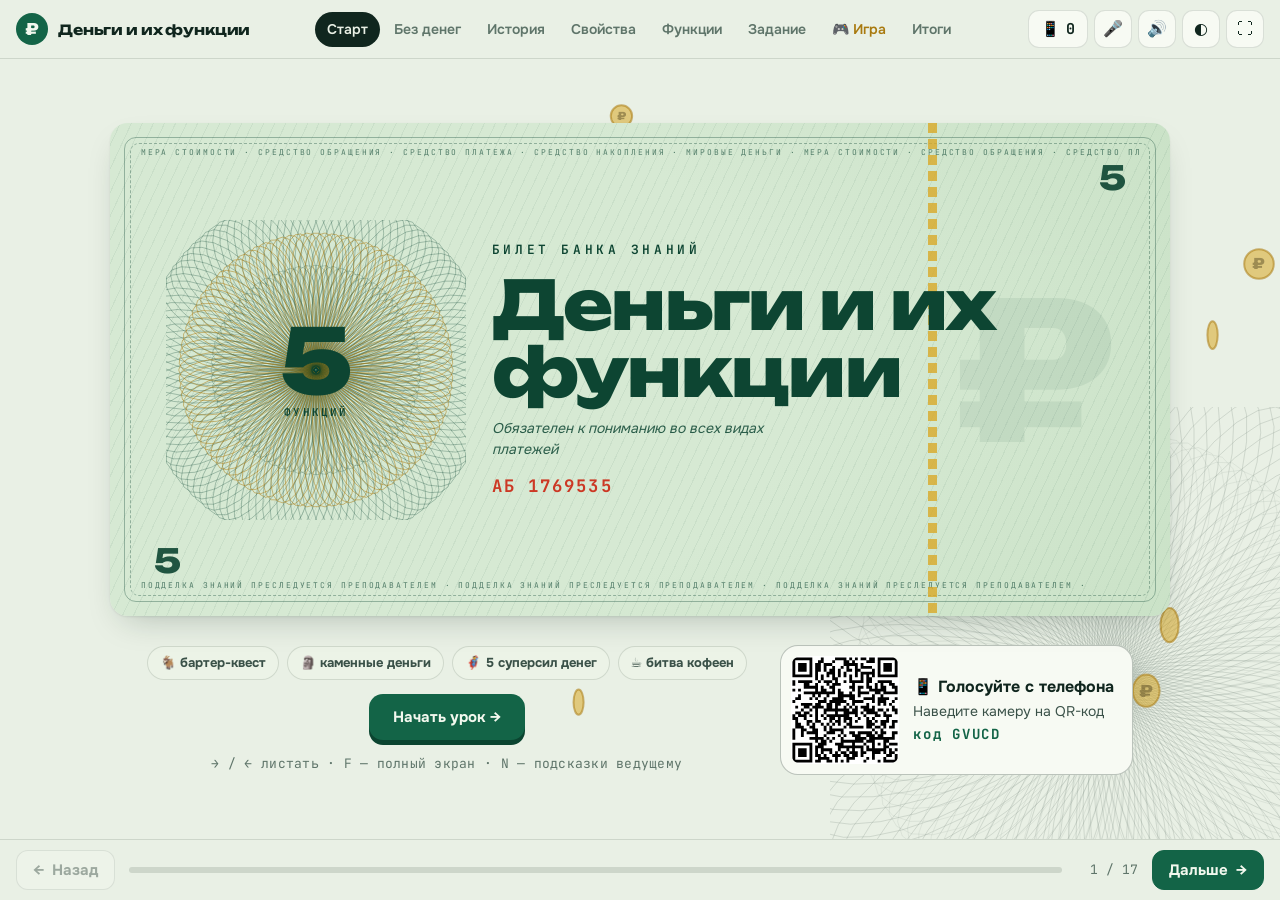
==== commit c5730580: "Coffee form: show the margin per cup as a sum Price − coffee = what each cup leaves, in three boxes;" ====
--- a/docs/index.html
+++ b/docs/index.html
@@ -941,14 +941,21 @@
 .cf-t em{font-style:normal;font-weight:600;color:var(--cf-muted)}
 .cf button{font:inherit;color:inherit;cursor:pointer;-webkit-tap-highlight-color:transparent}
 .cf button:disabled{cursor:not-allowed}
-.cf-note{margin:0;font-size:15px;line-height:1.35;color:var(--cf-muted)}
-.cf-note b{color:var(--cf-ink)}
-.cf-note b.bad{color:var(--cf-evil)}
+/* price − coffee = profit per cup */
+.cf-note{display:flex;align-items:stretch;gap:8px;padding:8px;border-radius:14px;background:var(--cf-bg2);border:1px solid var(--cf-line)}
+.cf-note>i{align-self:center;font-style:normal;font-weight:800;font-size:22px;color:var(--cf-muted)}
+.cf-m{flex:1 1 0;min-width:0;display:flex;flex-direction:column;align-items:center;justify-content:center;gap:1px;padding:6px 4px;border-radius:10px;text-align:center}
+.cf-m b{font-size:22px;font-weight:900;line-height:1.1;font-variant-numeric:tabular-nums;white-space:nowrap}
+.cf-m small{font-size:12px;font-weight:700;line-height:1.2;color:var(--cf-muted)}
+.cf-m.res{flex-grow:1.5;border:2px solid currentColor}
+.cf-m.res small{color:inherit}
+.cf-m.up{color:var(--cf-good);background:color-mix(in srgb,var(--cf-good) 14%,transparent)}
+.cf-m.zero{color:var(--cf-muted)}
+.cf-m.down{color:var(--cf-evil);background:color-mix(in srgb,var(--cf-evil) 14%,transparent)}
 /* up to 10 prices: 5 per row on a phone, one row when there is room */
 .cf-prices{display:grid;grid-template-columns:repeat(5,minmax(0,1fr));gap:6px}
 .cf .cf-p{display:flex;align-items:center;justify-content:center;padding:10px 2px;border-radius:12px;border:2px solid var(--cf-line);background:var(--cf-bg2);font-size:18px;font-weight:800;font-variant-numeric:tabular-nums;white-space:nowrap}
 .cf .cf-p.on{border-color:var(--cf-acc);background:color-mix(in srgb,var(--cf-acc) 18%,var(--cf-bg2))}
-/* ready answers: what this price earns if the rival goes cheaper, the same or dearer */
 /* cards: help for you / harm for the rival; each card spells out what it does */
 .cf-cards{display:grid;grid-template-columns:minmax(0,1fr);gap:10px}
 .cf-col{display:flex;flex-direction:column;gap:6px;min-width:0}
@@ -966,6 +973,12 @@
 @container (min-width:520px){
   .cf-prices{grid-template-columns:none;grid-auto-flow:column;grid-auto-columns:minmax(0,1fr)}
   .cf .cf-p{font-size:20px}
+  .cf-note{justify-content:center;gap:14px}
+  .cf-m{flex:0 0 auto;min-width:120px;padding:6px 18px}
+  .cf-m.res{flex-grow:0;min-width:200px}
+  .cf-m b{font-size:28px}
+  .cf-m small{font-size:14px}
+  .cf-note>i{font-size:28px}
   .cf-cards{grid-template-columns:repeat(2,minmax(0,1fr))}
 }
 </style>
@@ -1784,14 +1797,14 @@
     };
     const col = (good, title) => `<div class="cf-col ${good ? 'good' : 'evil'}"><span class="cf-g">${title}</span>${ids.filter(id => C.CARDS[id].good === good).map(card).join('')}</div>`;
     const left = o.price - unit;
-    const note = left > 0 ? `С каждой чашки останется <b>${left} ₽</b>: цена ${o.price} ₽ минус ${unit} ₽ на кофе`
-      : left === 0 ? `С чашки не останется <b>ничего</b>: цена ${o.price} ₽ и кофе обходится в ${unit} ₽`
-      : `Каждая чашка <b class="bad">в убыток на ${-left} ₽</b>: цена ${o.price} ₽, а кофе обходится в ${unit} ₽`;
+    /* price − coffee = what each cup leaves, as a sum the class can read from the back row */
+    const res = left > 0 ? ['up', `${left} ₽`, 'останется с чашки'] : left === 0 ? ['zero', '0 ₽', 'с чашки ничего'] : ['down', `−${-left} ₽`, 'убыток с чашки'];
+    const note = `<span class="cf-m"><b>${o.price} ₽</b><small>цена</small></span><i>−</i><span class="cf-m"><b>${unit} ₽</b><small>кофе</small></span><i>=</i><span class="cf-m res ${res[0]}"><b>${res[1]}</b><small>${res[2]}</small></span>`;
     host.innerHTML = `<div class="cf">
       <p class="cf-goal">Выберите <b>цену чашки</b>. Карту можно не брать.</p>
       <div class="cf-sec"><div class="cf-t"><i>1</i><span>Цена чашки <em>· сколько готовы платить покупатели, решайте сами</em></span></div>
         <div class="cf-prices">${C.PRICES.map(p => `<button type="button" class="cf-p ${p === o.price ? 'on' : ''}" data-p="${p}">${p} ₽</button>`).join('')}</div>
-        <p class="cf-note">${note}</p></div>
+        <div class="cf-note">${note}</div></div>
       <div class="cf-sec"><div class="cf-t"><i>2</i><span>Карта <em>· по желанию, каждая — один раз за игру</em></span></div>
         <div class="cf-cards">${col(true, 'Помощь себе')}${col(false, 'Пакость сопернику')}</div></div>
     </div>`;
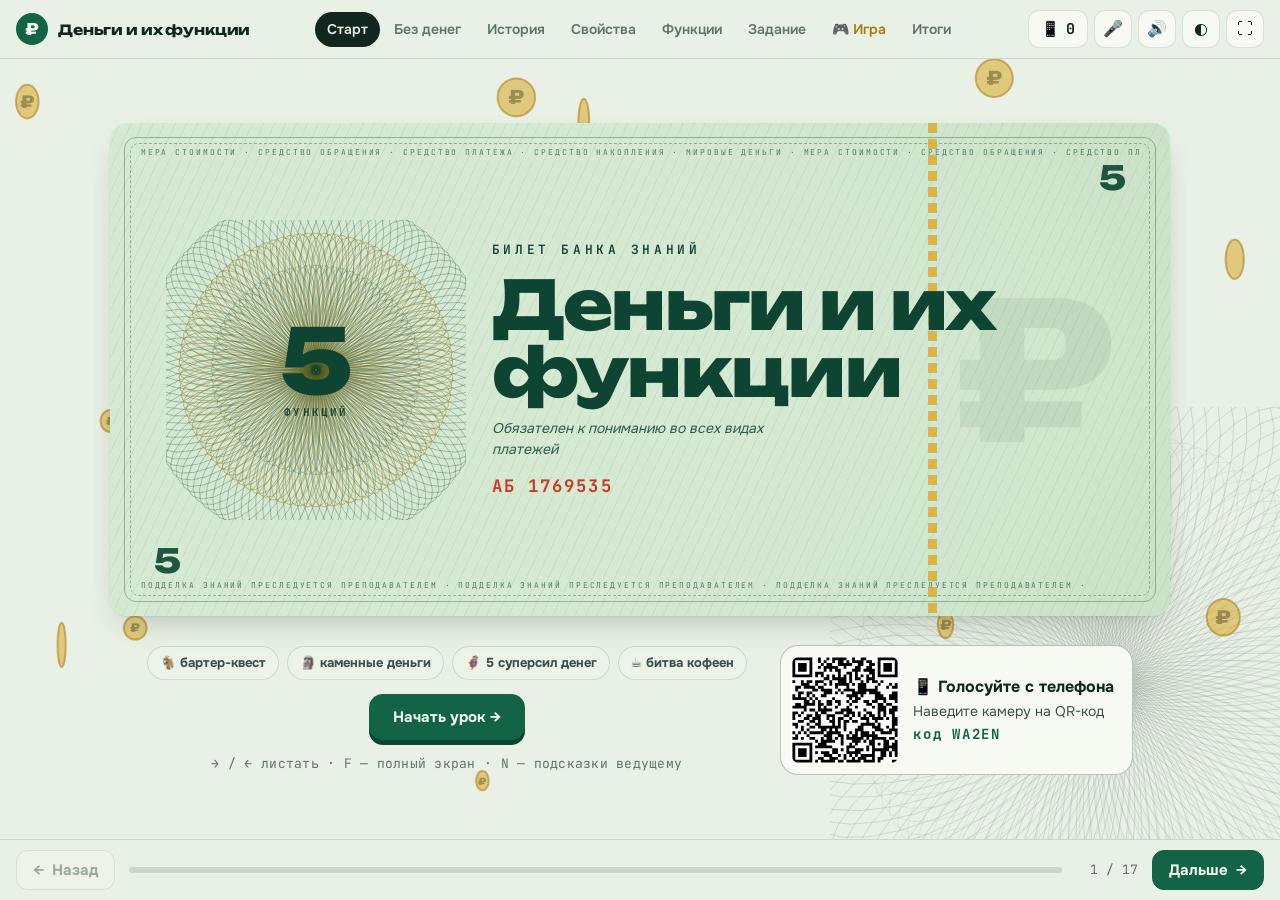
==== commit d03ce37d: "Presenter notes: the coffee game no longer shows ready answers Co-Authored-By: Claude Opus 5.5 <nore" ====
--- a/docs/index.html
+++ b/docs/index.html
@@ -1539,7 +1539,7 @@
       <aside class="notes"><ul>
         <li>Разделите группу на две команды. Каждая команда одним телефоном сканирует QR-код в игре (или открывает ссылку) и нажимает свою кофейню. Без телефонов решения можно ввести вручную на экране.</li>
         <li>Главное правило: <b>решения тайные</b>. Команда шепчется и отправляет решение со своего телефона.</li>
-        <li>Команде не нужно ничего считать: в окне решения под ценой сразу написано, сколько она заработает, если соперник поставит цену ниже, такую же или выше.</li>
+        <li>Готовых ответов нет: под ценой видно только, сколько останется с чашки. Сколько придёт людей и сколько они готовы платить, команды угадывают сами по новости. Если цена слишком высокая, к кофейне никто не придёт, и игра объяснит это после вскрытия.</li>
         <li>Вопрос для обсуждения после 2–3 раундов: почему, когда обе кофейни снижают цену, обе зарабатывают меньше? Это ценовая война.</li>
         <li>Если команды сбивают цену по 10 ₽ и дошли до дна, подскажите: иногда выгоднее резко поднять цену до потолка. Покупателей станет меньше, но с каждой чашки останется намного больше.</li>
         <li>После каждого раунда игра сама объясняет, что произошло. Зачитывайте эти пояснения вслух.</li>
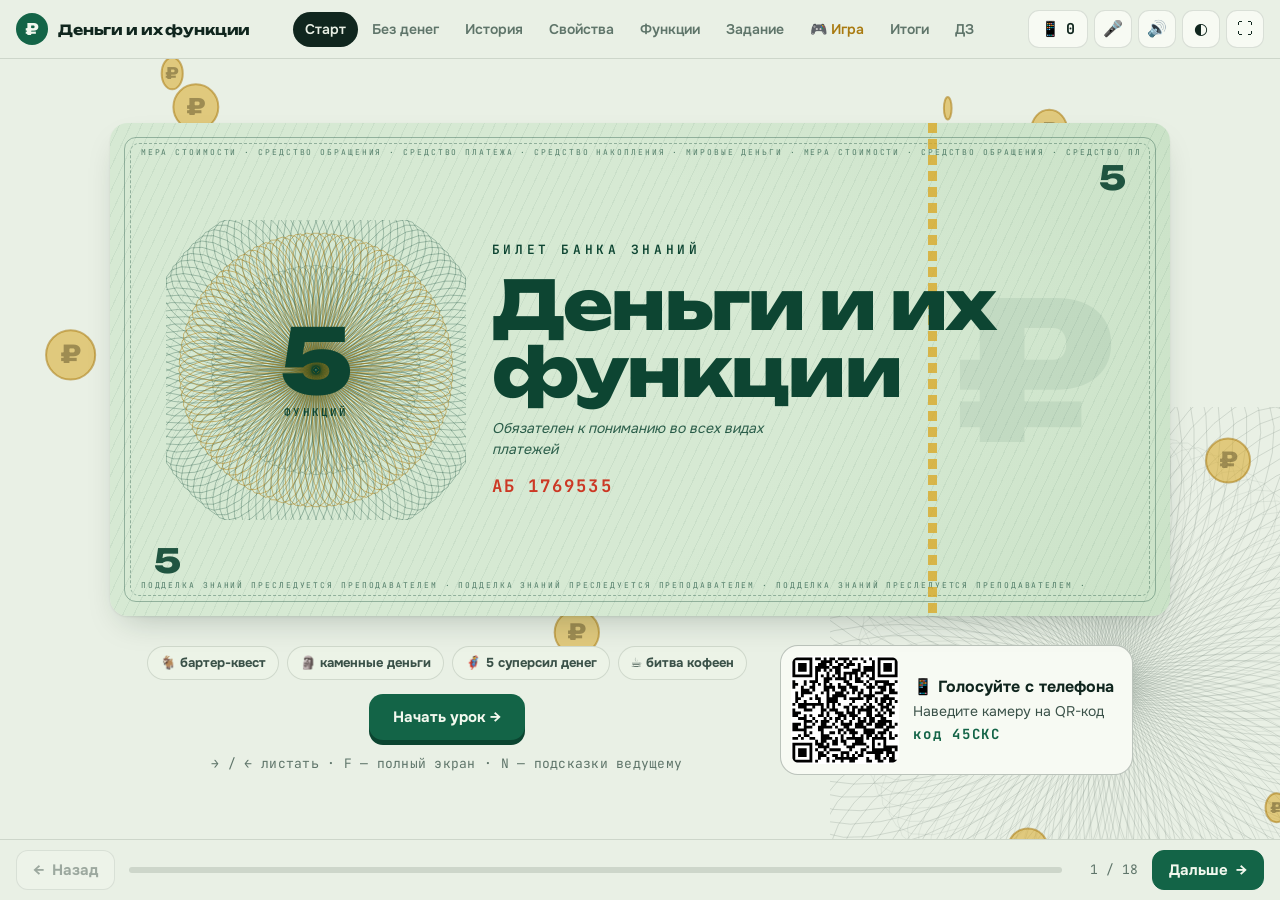
==== commit 8fbb8e24: "Add a homework slide at the end of the lesson The last slide gives the homework: a money diary (requ" ====
--- a/docs/index.html
+++ b/docs/index.html
@@ -931,6 +931,25 @@
 .over-h .trophy::before{content:"";position:absolute;z-index:-1;left:50%;top:50%;width:4.2em;height:4.2em;margin:-2.1em 0 0 -2.1em;border-radius:50%;background:repeating-conic-gradient(color-mix(in srgb,var(--g-gold) 40%,transparent) 0 9deg,transparent 9deg 18deg);-webkit-mask:radial-gradient(closest-side,#000 25%,transparent);mask:radial-gradient(closest-side,#000 25%,transparent);animation:spin 14s linear infinite}
 .over .res.win{animation:glow 2.2s ease-in-out infinite}
 @media (prefers-reduced-motion:reduce){.over-h .trophy::before,.over .res.win{animation:none}}
+
+/* ---------- homework slide ---------- */
+.hw{display:grid;grid-template-columns:minmax(0,1.45fr) minmax(0,1fr);gap:clamp(12px,1.4vw,22px);align-items:start}
+.hw-card{display:flex;flex-direction:column;gap:clamp(10px,1.3vh,16px)}
+.hw-card.must{border:2px solid var(--brand)}
+.hw-tag{align-self:flex-start;padding:5px 12px;border-radius:999px;font-family:var(--font-mono);font-size:12px;font-weight:700;letter-spacing:.12em;text-transform:uppercase;background:var(--brand);color:var(--on-brand)}
+.hw-card.extra .hw-tag{background:var(--surface-2);color:var(--ink-2);border:1px solid var(--line)}
+.hw-h{display:flex;align-items:center;gap:12px}
+.hw-h .e{font-size:clamp(34px,3vw,50px);line-height:1}
+.hw-h h3{font-size:clamp(21px,2vw,32px)}
+.hw-tabw{overflow-x:auto}
+.hw-tab{width:100%;border-collapse:collapse;font-size:clamp(14px,1.05vw,18px)}
+.hw-tab th{text-align:left;padding:6px 10px;border-bottom:2px solid var(--line);font-family:var(--font-mono);font-size:12px;font-weight:700;letter-spacing:.08em;text-transform:uppercase;color:var(--muted);white-space:nowrap}
+.hw-tab td{padding:8px 10px;border-bottom:1px solid var(--line)}
+.hw-tab td b{color:var(--c);white-space:nowrap}
+.hw-tab .more td{border-bottom:0;color:var(--muted);font-style:italic}
+.hw-funcs .chip{color:var(--c);border-color:color-mix(in srgb,var(--c) 35%,transparent);background:color-mix(in srgb,var(--c) 8%,transparent)}
+.hw-tip{padding:12px 16px;border-radius:14px;background:var(--surface-2);font-weight:600;color:var(--ink-2)}
+@media (max-width:900px){.hw{grid-template-columns:minmax(0,1fr)}}
 /* ---------- coffee order form (phone + presenter's manual entry); colours come from --cf-* set by the page ---------- */
 .cf{display:flex;flex-direction:column;gap:16px;color:var(--cf-ink);container-type:inline-size}
 .cf-goal{margin:0;padding:8px 14px;border-radius:12px;background:color-mix(in srgb,var(--cf-acc) 12%,transparent);font-size:16px;line-height:1.35}
@@ -995,6 +1014,7 @@
       <button data-go="quiz">Задание</button>
       <button data-go="game" class="game-pill">🎮 Игра</button>
       <button data-go="final">Итоги</button>
+      <button data-go="hw">ДЗ</button>
     </nav>
     <div class="tools">
       <button class="live-btn live-only" id="btnLive" title="Телефоны учеников (Q)" aria-label="Телефоны учеников">📱 <b id="liveCount">0</b></button>
@@ -1565,15 +1585,35 @@
         </div>
         <div class="final-q"><span class="e">🎤</span><p>Какая суперсила денег самая полезная лично вам? Голосуйте с телефона или поднимите руку, а 2–3 человека пусть объяснят свой выбор.</p></div>
         <div class="cta-row">
-          <button class="btn btn-primary" data-go="start">↺ К началу</button>
+          <button class="btn btn-primary" data-go="hw">📒 Домашнее задание →</button>
           <button class="btn btn-ghost" data-action="open-game">⚔️ Вернуться к игре</button>
-          <span class="hint">Спасибо за урок!</span>
         </div>
       </div>
       <aside class="notes"><ul>
         <li>Главная мысль: деньги работают, потому что все согласны их брать и им доверяют.</li>
         <li>Рефлексия: на телефонах появится голосование «какая суперсила самая полезная лично вам». Попросите 2–3 человек объяснить выбор.</li>
         <li>Пасхалка: серийный номер с первой купюры — <b>АБ 1769535</b>. Кто догадался, что значат цифры?</li>
+      </ul></aside>
+    </section>
+
+    <!-- Homework -->
+    <section class="slide" id="hw" data-sec="hw">
+      <div class="slide-inner">
+        <header class="slide-head">
+          <div class="kicker">Домашнее задание</div>
+          <h2>Найдите деньги в своей жизни</h2>
+        </header>
+        <div class="hw" id="hwBox"></div>
+        <div class="cta-row">
+          <span class="chip live-only">📱 Задание уже на ваших телефонах</span>
+          <button class="btn btn-ghost" data-go="start">↺ К началу</button>
+          <span class="hint">Спасибо за урок!</span>
+        </div>
+      </div>
+      <aside class="notes"><ul>
+        <li>Задание сразу появляется на телефонах учеников, переписывать его не нужно. На телефоне есть кнопка «Скопировать».</li>
+        <li>Разберите пример из таблицы: шаурма — заплатил и сразу получил, это средство обращения; отложил на подарок — средство накопления.</li>
+        <li>Задание по желанию связано с калькулятором инфляции из урока.</li>
       </ul></aside>
     </section>
   </main>
@@ -1738,6 +1778,16 @@
   { e:'🚄', at:'Китай', t:'Налоги попали в бюджет. Государство покупает в Китае новые поезда и платит юанями.', a:'world',
     x:'Деньги ушли в другую страну. Когда платят за границу, это мировые деньги.' }
 ];
+
+/* Домашнее задание: последний слайд, тот же текст уходит на телефоны */
+const HOMEWORK = {
+  must: { e:'📒', t:'Денежный дневник',
+    x:'Два дня записывайте свои покупки и платежи. Наберите пять: что, сколько и когда. Для каждой укажите, какую функцию выполнили деньги.',
+    ex:[['Шаурма на перемене', '250 ₽', 'пн', 'exchange'], ['Отложил на подарок маме', '500 ₽', 'вт', 'saving']] },
+  extra: { e:'👵', t:'Цены тогда и сейчас',
+    x:'Расспросите взрослого, сколько стоили хлеб или проезд 10–20 лет назад. Объясните разницу с помощью понятия «инфляция» в 5–7 предложениях.',
+    tip:'Вспомните калькулятор инфляции: со временем деньги «худеют».' }
+};
 /* ================= COFFEE BATTLE: shared rules (presenter + phones) ================= */
 const COFFEE = {
   START: 1000,
@@ -2124,7 +2174,7 @@
     case 'ArrowLeft': case 'PageUp': e.preventDefault(); Deck.prev(); break;
     case 'Space': case 'Enter': if (!onButton) { e.preventDefault(); Deck.next(); } break;
     case 'Home': Deck.goTo('start'); break;
-    case 'End': Deck.goTo('final'); break;
+    case 'End': Deck.goTo('hw'); break;
     case 'KeyF': UI.toggleFull(); break;
     case 'KeyN': UI.toggleNotes(); break;
     case 'KeyM': UI.toggleSound(); break;
@@ -4538,6 +4588,7 @@
 
   function compose() {
     if (typeof Game !== 'undefined' && Game.isOpen()) return { mode:'game', game: Game.pub() };
+    if (Deck.current === 'hw') return { mode:'hw', hw: Homework.pub() };
     const el = Polls.current(), p = el ? Polls.pub(el) : Polls.held();
     return p ? { mode:'poll', poll: p } : { mode:'idle' };
   }
@@ -5108,6 +5159,33 @@
     }
   };
   render();
+})();
+
+/* ---------- homework: the last slide; Homework.pub() is what the phones show ---------- */
+const Homework = (() => {
+  const H = HOMEWORK, F = FUNCS;
+  const fn = id => `${F[id].icon} ${F[id].name}`;
+  $('#hwBox').innerHTML = `
+    <div class="card hw-card must">
+      <span class="hw-tag">Обязательно для всех</span>
+      <div class="hw-h"><span class="e">${H.must.e}</span><h3>${H.must.t}</h3></div>
+      <p class="txt">${H.must.x}</p>
+      <div class="hw-tabw"><table class="hw-tab">
+        <thead><tr><th>Что</th><th>Сколько</th><th>Когда</th><th>Функция денег</th></tr></thead>
+        <tbody>${H.must.ex.map(([w, s, d, f]) => `<tr><td>${w}</td><td>${s}</td><td>${d}</td><td style="--c:${F[f].color}"><b>${fn(f)}</b></td></tr>`).join('')}
+          <tr class="more"><td colspan="4">…и ещё три своих</td></tr></tbody>
+      </table></div>
+      <div class="chips hw-funcs">${Object.values(F).map(f => `<span class="chip" style="--c:${f.color}">${f.icon} ${f.name}</span>`).join('')}</div>
+    </div>
+    <div class="card hw-card extra">
+      <span class="hw-tag">По желанию</span>
+      <div class="hw-h"><span class="e">${H.extra.e}</span><h3>${H.extra.t}</h3></div>
+      <p class="txt">${H.extra.x}</p>
+      <p class="hw-tip">💡 ${H.extra.tip}</p>
+    </div>`;
+  return {
+    pub: () => ({ must: { ...H.must, ex: H.must.ex.map(([w, s, d, f]) => [w, s, d, fn(f)]) }, extra: H.extra, funcs: Object.keys(F).map(fn) })
+  };
 })();
 /* ================= GAME: Битва кофеен ================= */
 const Game = (() => {
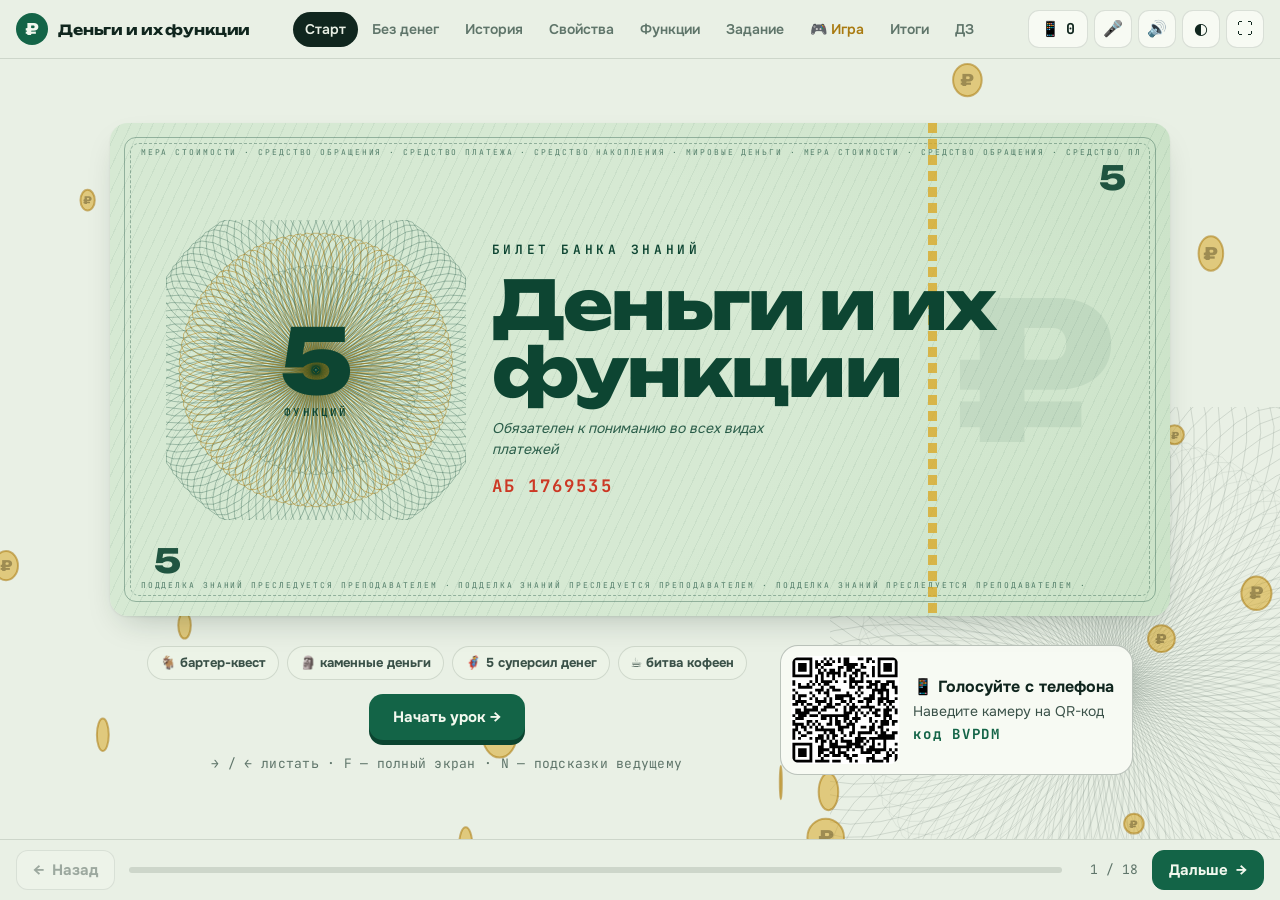
==== commit 9b65cb61: "Homework: keep both tasks on money and its functions The optional task is now to invent money for an" ====
--- a/docs/index.html
+++ b/docs/index.html
@@ -1613,7 +1613,7 @@
       <aside class="notes"><ul>
         <li>Задание сразу появляется на телефонах учеников, переписывать его не нужно. На телефоне есть кнопка «Скопировать».</li>
         <li>Разберите пример из таблицы: шаурма — заплатил и сразу получил, это средство обращения; отложил на подарок — средство накопления.</li>
-        <li>Задание по желанию связано с калькулятором инфляции из урока.</li>
+        <li>Оба задания только по теме урока: в первом ученики находят функции денег в своей жизни, во втором придумывают деньги и проверяют их по шести свойствам и пяти функциям.</li>
       </ul></aside>
     </section>
   </main>
@@ -1782,11 +1782,11 @@
 /* Домашнее задание: последний слайд, тот же текст уходит на телефоны */
 const HOMEWORK = {
   must: { e:'📒', t:'Денежный дневник',
-    x:'Два дня записывайте свои покупки и платежи. Наберите пять: что, сколько и когда. Для каждой укажите, какую функцию выполнили деньги.',
+    x:'Два дня записывайте, что вы делаете с деньгами: покупаете, копите, сравниваете цены, отдаёте долг. Наберите пять случаев и для каждого укажите функцию денег. Постарайтесь найти хотя бы три разные функции.',
     ex:[['Шаурма на перемене', '250 ₽', 'пн', 'exchange'], ['Отложил на подарок маме', '500 ₽', 'вт', 'saving']] },
-  extra: { e:'👵', t:'Цены тогда и сейчас',
-    x:'Расспросите взрослого, сколько стоили хлеб или проезд 10–20 лет назад. Объясните разницу с помощью понятия «инфляция» в 5–7 предложениях.',
-    tip:'Вспомните калькулятор инфляции: со временем деньги «худеют».' }
+  extra: { e:'🏝️', t:'Придумайте свои деньги',
+    x:'Вы живёте на необитаемом острове. Придумайте для его жителей деньги: из чего они сделаны и есть ли у них все шесть свойств денег. Объясните, как ваши деньги выполняют пять функций. 5–7 предложений или рисунок с подписями.',
+    tip:'Вспомните музей неудачных денег: чего не хватило хлебу, корове и какао-бобам?' }
 };
 /* ================= COFFEE BATTLE: shared rules (presenter + phones) ================= */
 const COFFEE = {
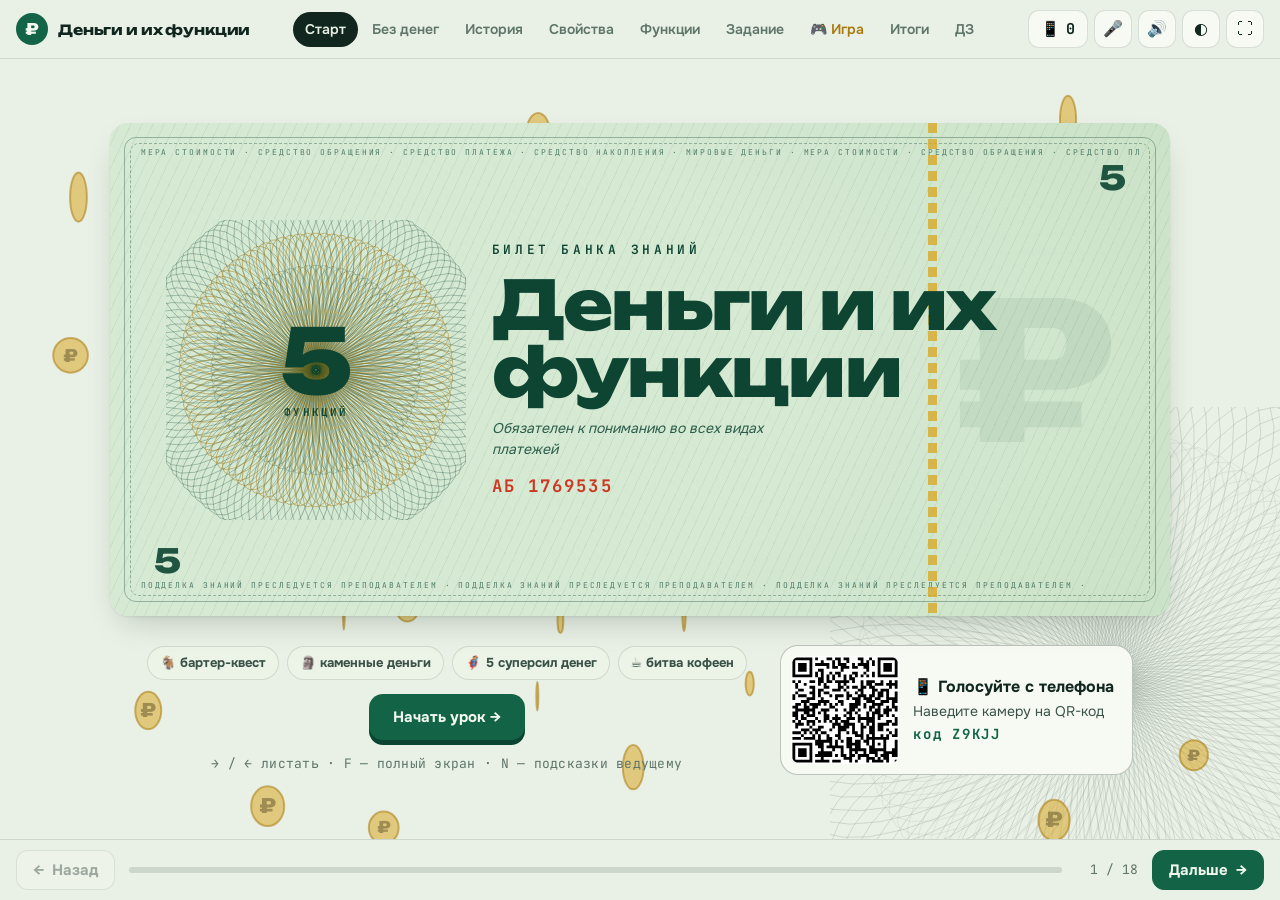
==== commit 5d6d8fdb: "Coffee game: cartoon-style effects for the reveal show and finale Sunburst backdrops, ink-outlined c" ====
--- a/docs/index.html
+++ b/docs/index.html
@@ -845,92 +845,156 @@
   *,*::before,*::after{animation-duration:.01ms!important;animation-iteration-count:1!important;transition-duration:.01ms!important}
 }
 
-/* ---------- coffee battle: the reveal show (prices face off, then each card's effect) ---------- */
-.fx{position:absolute;inset:0;z-index:55;overflow:hidden;cursor:pointer;background:radial-gradient(900px 560px at 50% 42%,var(--g-glow) 0%,transparent 70%),var(--g-bg);animation:fxIn .3s ease}
+/* ---------- coffee battle: the reveal show, drawn like a cartoon (sunburst, ink outlines, comic bursts) ---------- */
+.game,.fx{--ink:#16110E;--pow:#FFE14D;--pow-t:#F0302E}
+.fx{position:absolute;inset:0;z-index:55;overflow:hidden;cursor:pointer;background:#FFB300;animation:fxIn .25s ease}
 .fx.out{animation:fxOut .35s ease forwards;pointer-events:none}
 @keyframes fxIn{from{opacity:0}}
 @keyframes fxOut{to{opacity:0}}
 .fx-stage,.fx-scene{position:absolute;inset:0}
-.fx-skip{position:absolute;right:16px;bottom:16px;z-index:3;padding:8px 16px;border-radius:99px;border:1px solid var(--g-line);background:var(--g-panel);color:var(--g-muted);font:inherit;font-size:14px;font-weight:700;cursor:pointer}
-.fx-count{position:absolute;top:clamp(16px,5vh,44px);left:50%;transform:translateX(-50%);z-index:2;padding:6px 18px;border-radius:99px;background:var(--g-panel);border:1px solid var(--g-line);color:var(--g-gold);font-weight:800;font-size:clamp(14px,1.3vw,19px);letter-spacing:.06em;text-transform:uppercase;white-space:nowrap;animation:fxIn .35s ease}
+.fx-scene{--s1:#FFD23F;--s2:#FFB300;--cx:50%;isolation:isolate;background:var(--s2)}
+.fx-scene.on0{--cx:25%}
+.fx-scene.on1{--cx:75%}
+/* sunburst rays + halftone dots + vignette */
+.fx-scene::before{content:"";position:absolute;z-index:-2;left:var(--cx);top:50%;width:230vmax;height:230vmax;margin:-115vmax 0 0 -115vmax;background:repeating-conic-gradient(var(--s1) 0 7.5deg,var(--s2) 7.5deg 15deg);animation:spin 50s linear infinite}
+.fx-scene::after{content:"";position:absolute;z-index:-1;inset:0;pointer-events:none;background:radial-gradient(circle at var(--cx) 50%,rgba(255,255,255,.55),transparent 34%),radial-gradient(circle at var(--cx) 50%,transparent 45%,rgba(22,17,14,.42) 100%),radial-gradient(rgba(22,17,14,.13) 24%,transparent 27%) 0 0/16px 16px}
+.fx-ad{--s1:#FFE45C;--s2:#FFB300}
+.fx-discount{--s1:#7ADFFF;--s2:#1EA7E1}
+.fx-rumor{--s1:#C9A4FF;--s2:#8E5CF0}
+.fx-tax{--s1:#FF8A7A;--s2:#E5412E}
+.fx-power{--s1:#4A4F86;--s2:#2A2D52}
+.fx-block,.fx-shield{--s1:#7EF0A6;--s2:#22B862}
+.fx-drum{--s1:#FFC861;--s2:#FF8A00}
+/* comic labels */
+.fx-skip{position:absolute;right:16px;bottom:16px;z-index:6;padding:8px 18px;border-radius:14px;border:3px solid var(--ink);background:#fff;color:var(--ink);font:inherit;font-size:14px;font-weight:800;box-shadow:4px 4px 0 var(--ink);cursor:pointer}
+.fx-count{position:absolute;top:clamp(14px,4.5vh,40px);left:50%;z-index:5;padding:8px 22px;border-radius:14px;border:4px solid var(--ink);background:#FFF27A;color:var(--ink);box-shadow:6px 6px 0 var(--ink);font-family:var(--font-display);font-weight:800;font-size:clamp(14px,1.4vw,21px);letter-spacing:.04em;text-transform:uppercase;white-space:nowrap;transform:translateX(-50%) rotate(-2deg);animation:tagIn .45s cubic-bezier(.2,1.6,.4,1) backwards}
+@keyframes tagIn{from{transform:translateX(-50%) rotate(-12deg) scale(.3);opacity:0}}
+.fx-cap{position:absolute;z-index:5;left:50%;bottom:clamp(30px,7vh,76px);width:min(980px,calc(100% - 40px));display:flex;flex-direction:column;align-items:center;gap:4px;padding:clamp(12px,1.8vh,20px) clamp(16px,2vw,30px);text-align:center;background:#fff;border:5px solid var(--ink);border-radius:22px;box-shadow:10px 10px 0 var(--ink);transform:translateX(-50%) rotate(-1.2deg);animation:capIn .5s cubic-bezier(.2,1.5,.4,1) .2s backwards}
+@keyframes capIn{from{transform:translate(-50%,60px) rotate(4deg) scale(.7);opacity:0}}
+.fx-cap b{font-family:var(--font-display);font-weight:900;font-size:clamp(28px,3.8vw,56px);line-height:1.1;color:#FF8A00;-webkit-text-stroke:3px var(--ink);paint-order:stroke fill;text-shadow:3px 3px 0 var(--ink)}
+.fx-cap span{font-size:clamp(17px,1.8vw,27px);font-weight:800;color:var(--ink);text-wrap:balance}
+.fx-cap.good b{color:#2BD67B}
+.fx-cap.evil b{color:#B36BFF}
+/* sticker outline on the main pictures */
+.fx-big{position:relative;z-index:1;font-size:clamp(100px,19vh,200px);line-height:1;filter:drop-shadow(5px 0 0 #fff) drop-shadow(-5px 0 0 #fff) drop-shadow(0 5px 0 #fff) drop-shadow(0 -5px 0 #fff) drop-shadow(8px 10px 0 rgba(22,17,14,.9));animation:boing .75s cubic-bezier(.3,1.3,.5,1) backwards}
+.fx-p,.fx-roach,.fx-money,.fx-walk,.fx-truck,.fx-missile,.fx-bolt{filter:drop-shadow(0 0 1.5px #fff) drop-shadow(0 0 1.5px #fff) drop-shadow(4px 5px 0 rgba(22,17,14,.75))}
+@keyframes boing{0%{transform:scale(0)}35%{transform:scale(1.3,.75)}52%{transform:scale(.82,1.22)}68%{transform:scale(1.1,.92)}84%{transform:scale(.96,1.04)}100%{transform:none}}
+@keyframes quake{0%,100%{transform:none}15%{transform:translate(-14px,8px) rotate(-1deg)}30%{transform:translate(12px,-10px) rotate(1deg)}45%{transform:translate(-9px,-6px)}60%{transform:translate(8px,7px)}80%{transform:translate(-4px,2px)}}
+/* POW! burst with a word inside */
+.fx-pow{--pw:clamp(190px,22vw,330px);position:absolute;z-index:4;top:var(--py,8%);left:var(--px,50%);width:var(--pw);margin-left:calc(var(--pw) / -2);aspect-ratio:128/104;display:grid;place-items:center;animation:powIn .55s cubic-bezier(.2,1.7,.4,1) var(--pd,.3s) backwards,powWig 1.1s ease-in-out calc(var(--pd,.3s) + .55s) infinite}
+.fx-pow svg{position:absolute;inset:0;width:100%;height:100%;overflow:visible;filter:drop-shadow(7px 8px 0 var(--ink))}
+.fx-pow path{fill:var(--pf,var(--pow));stroke:var(--ink);stroke-width:4;stroke-linejoin:round}
+.fx-pow b{position:relative;padding:0 8%;font-family:var(--font-display);font-weight:900;font-size:calc(var(--pw) * var(--fs,.15));line-height:1;letter-spacing:-.01em;text-align:center;white-space:nowrap;color:var(--pt,var(--pow-t));-webkit-text-stroke:calc(var(--pw) * .016) var(--ink);paint-order:stroke fill;text-shadow:3px 4px 0 var(--ink);transform:rotate(-8deg)}
+@keyframes powIn{0%{transform:scale(0) rotate(-35deg)}60%{transform:scale(1.18) rotate(6deg)}100%{transform:rotate(-4deg)}}
+@keyframes powWig{0%,100%{transform:rotate(-4deg) scale(1)}50%{transform:rotate(3deg) scale(1.05)}}
+.on0 .fx-pow{--px:35%}
+.on1 .fx-pow{--px:65%}
+/* white cartoon clouds of dust and smoke */
+.fx-puff{position:absolute;z-index:3;left:var(--x);top:var(--y);width:var(--s,140px);margin:calc(var(--s,140px) * -.35) 0 0 calc(var(--s,140px) / -2);aspect-ratio:10/7;animation:puff .9s ease-out var(--d,0s) both}
+.fx-puff svg{width:100%;height:100%;overflow:visible}
+@keyframes puff{0%{transform:scale(0);opacity:1}35%{transform:scale(1.1);opacity:1}100%{transform:scale(1.45) translateY(-12%);opacity:0}}
+/* twinkling stars */
+.fx-star{position:absolute;z-index:3;left:var(--x);top:var(--y);width:var(--s,46px);aspect-ratio:1;margin:calc(var(--s,46px) / -2) 0 0 calc(var(--s,46px) / -2);animation:twinkle 1.1s ease-in-out var(--d,0s) infinite backwards}
+.fx-star svg{width:100%;height:100%;overflow:visible}
+@keyframes twinkle{0%,100%{transform:scale(0) rotate(0)}45%{transform:scale(1) rotate(45deg)}70%{transform:scale(.8) rotate(70deg)}}
+/* manga focus lines */
+.fx-speed{position:absolute;z-index:0;inset:-10%;pointer-events:none;background:repeating-conic-gradient(from 0deg at var(--cx,50%) 50%,rgba(255,255,255,.75) 0 .9deg,transparent .9deg 5deg);-webkit-mask:radial-gradient(circle at var(--cx,50%) 50%,transparent 26%,#000 62%);mask:radial-gradient(circle at var(--cx,50%) 50%,transparent 26%,#000 62%);animation:speed .18s steps(2) infinite}
+@keyframes speed{to{transform:rotate(2.5deg)}}
 .fx-side{position:absolute;top:0;bottom:0;width:50%;display:grid;place-items:center;overflow:hidden}
 .fx-side.s0{left:0}
 .fx-side.s1{right:0}
-.fx-side::before{content:"";position:absolute;inset:0;background:radial-gradient(closest-side,color-mix(in srgb,var(--tc) 26%,transparent),transparent);animation:fxIn .4s ease}
-.fx-big{position:relative;z-index:1;font-size:clamp(90px,17vh,180px);line-height:1;animation:pop .45s cubic-bezier(.2,1.5,.4,1) backwards}
-.fx-cap{position:absolute;z-index:2;left:50%;bottom:clamp(36px,9vh,90px);transform:translateX(-50%);width:min(980px,calc(100% - 32px));display:flex;flex-direction:column;align-items:center;gap:6px;text-align:center;animation:capIn .45s cubic-bezier(.2,.8,.2,1) .2s backwards}
-@keyframes capIn{from{transform:translate(-50%,30px);opacity:0}}
-.fx-cap b{font-family:var(--font-display);font-weight:800;font-size:clamp(30px,4.2vw,60px);line-height:1.1;color:var(--g-ink)}
-.fx-cap span{font-size:clamp(18px,1.9vw,28px);font-weight:700;color:var(--g-ink);text-wrap:balance}
-.fx-cap.good b{color:var(--g-ok)}
-.fx-cap.evil b{color:var(--g-evil)}
-/* prices face off */
-.fx-vs{position:absolute;inset:0;display:grid;grid-template-columns:minmax(0,1fr) auto minmax(0,1fr);align-items:center;gap:clamp(12px,3vw,48px);padding:0 clamp(16px,5vw,90px)}
-.fx-team{display:flex;flex-direction:column;align-items:center;gap:8px;min-width:0;padding:clamp(18px,3vw,40px);border-radius:28px;background:var(--g-panel);border:3px solid var(--tc);box-shadow:0 0 70px -12px var(--tc)}
-.fx-team.t0{animation:fromL .55s cubic-bezier(.2,.9,.3,1.2) backwards}
-.fx-team.t1{animation:fromR .55s cubic-bezier(.2,.9,.3,1.2) backwards}
-@keyframes fromL{from{transform:translateX(-120%) rotate(-8deg);opacity:0}}
-@keyframes fromR{from{transform:translateX(120%) rotate(8deg);opacity:0}}
-.fx-team span{font-size:clamp(50px,9vh,96px);line-height:1}
-.fx-team b{font-family:var(--font-display);font-size:clamp(20px,2.4vw,34px);color:var(--tc);text-align:center;overflow-wrap:anywhere}
-.fx-team em{font-style:normal;font-family:var(--font-display);font-weight:800;font-size:clamp(48px,7vw,112px);line-height:1;color:var(--g-ink);white-space:nowrap;animation:flipIn .5s ease .7s backwards}
-.fx-x{font-family:var(--font-display);font-weight:800;font-size:clamp(40px,5vw,84px);color:var(--g-gold);text-shadow:0 0 34px var(--g-gold);animation:vsPop .5s cubic-bezier(.2,1.6,.4,1) .4s backwards}
-@keyframes vsPop{from{transform:scale(3) rotate(-20deg);opacity:0}}
+/* prices face off: two team colours split by a lightning bolt */
+.fx-vsrow{position:absolute;inset:0;display:grid;grid-template-columns:minmax(0,1fr) auto minmax(0,1fr);align-items:center;gap:clamp(12px,3vw,48px);padding:0 clamp(16px,5vw,90px)}
+.fx-scene.fx-vs::before{left:50%;width:auto;height:auto;inset:0;margin:0;background:repeating-linear-gradient(-60deg,rgba(255,255,255,.16) 0 18px,transparent 18px 40px),linear-gradient(90deg,var(--team-a) 0 50%,var(--team-b) 50% 100%);animation:none}
+.fx-scene.fx-vs::after{background:radial-gradient(circle at 50% 50%,transparent 45%,rgba(22,17,14,.4) 100%),radial-gradient(rgba(22,17,14,.13) 24%,transparent 27%) 0 0/16px 16px}
+.fx-bolt-split{position:absolute;z-index:1;left:50%;top:-4%;height:108%;width:clamp(80px,9vw,140px);margin-left:calc(clamp(80px,9vw,140px) / -2);overflow:visible;animation:boltIn .3s steps(3) .25s backwards}
+@keyframes boltIn{from{opacity:0;transform:scaleY(.2)}}
+.fx-team{position:relative;z-index:2;display:flex;flex-direction:column;align-items:center;gap:6px;min-width:0;padding:clamp(16px,2.6vw,36px);border-radius:26px;background:#fff;border:6px solid var(--ink);box-shadow:12px 12px 0 var(--ink);color:var(--ink)}
+.fx-team.t0{transform:rotate(-3deg);animation:fromL .6s cubic-bezier(.2,1.5,.4,1) backwards}
+.fx-team.t1{transform:rotate(3deg);animation:fromR .6s cubic-bezier(.2,1.5,.4,1) backwards}
+@keyframes fromL{from{transform:translateX(-130%) rotate(-25deg)}}
+@keyframes fromR{from{transform:translateX(130%) rotate(25deg)}}
+.fx-team span{font-size:clamp(54px,10vh,104px);line-height:1;filter:drop-shadow(4px 5px 0 rgba(22,17,14,.35))}
+.fx-team b{font-family:var(--font-display);font-weight:900;font-size:clamp(20px,2.4vw,34px);color:var(--tc);-webkit-text-stroke:2px var(--ink);paint-order:stroke fill;text-align:center;overflow-wrap:anywhere}
+.fx-team em{font-style:normal;font-family:var(--font-display);font-weight:900;font-size:clamp(50px,7vw,116px);line-height:1;color:var(--ink);white-space:nowrap;animation:boing .7s cubic-bezier(.3,1.3,.5,1) .75s backwards}
+.fx-vs .fx-pow{--pw:clamp(150px,15vw,230px);position:relative;z-index:3;top:auto;left:auto;margin:0;--pf:#F0302E;--pt:#FFE14D;--pd:.45s}
+.fx-vs .fx-pow b{--fs:.3!important}
 /* advertising: the megaphone shouts, people come running */
-.fx-ring{position:absolute;left:50%;top:50%;width:170px;height:170px;margin:-85px 0 0 -85px;border-radius:50%;border:5px solid var(--tc);opacity:0;animation:ring 1.3s ease-out var(--d,0s) infinite}
-.fx-ring.flash{border-color:#fff;animation:ring .7s ease-out .55s 1 forwards}
+.fx-ring{position:absolute;left:50%;top:50%;width:170px;height:170px;margin:-85px 0 0 -85px;border-radius:50%;border:7px solid #fff;box-shadow:0 0 0 3px var(--ink),inset 0 0 0 3px var(--ink);opacity:0;animation:ring 1.3s ease-out var(--d,0s) infinite}
+.fx-ring.flash{animation:ring .7s ease-out .55s 1 forwards}
 @keyframes ring{from{transform:scale(.4);opacity:1}to{transform:scale(3.2);opacity:0}}
-.fx-shout{animation:pop .45s cubic-bezier(.2,1.5,.4,1),wobble .28s ease-in-out .45s 5}
-@keyframes wobble{50%{transform:rotate(-12deg) scale(1.08)}}
-.fx-p{position:absolute;left:50%;top:50%;z-index:1;margin:-.5em 0 0 -.5em;font-style:normal;font-size:clamp(28px,5vh,46px);line-height:1;transform:translate(var(--x1),var(--y1));animation:comeIn .9s cubic-bezier(.3,.7,.3,1) var(--d) backwards}
+.fx-shout{animation:boing .75s cubic-bezier(.3,1.3,.5,1),wobble .26s ease-in-out .75s 5}
+@keyframes wobble{50%{transform:rotate(-14deg) scale(1.12)}}
+.fx-p{position:absolute;left:50%;top:50%;z-index:2;margin:-.5em 0 0 -.5em;font-style:normal;font-size:clamp(30px,5.5vh,50px);line-height:1;transform:translate(var(--x1),var(--y1));animation:comeIn .9s cubic-bezier(.3,1.4,.4,1) var(--d) backwards}
 @keyframes comeIn{from{transform:translate(var(--x0),var(--y0)) scale(.6);opacity:0}}
 /* discount: a supply truck drives in */
-.fx-truck{position:absolute;top:36%;z-index:1;font-size:clamp(100px,17vh,180px);line-height:1}
-.fx-truck::after{content:"💨";position:absolute;left:100%;bottom:0;font-size:.45em;opacity:.8}
-.fx-truck.go0{left:105%;animation:driveL 1.3s cubic-bezier(.25,.7,.3,1) forwards}
-.fx-truck.go1{left:-25%;transform:scaleX(-1);animation:driveR 1.3s cubic-bezier(.25,.7,.3,1) forwards}
-@keyframes driveL{to{left:14%}}
-@keyframes driveR{to{left:64%}}
-.fx-tag{position:relative;z-index:2;margin-top:-34vh;padding:.15em .5em;border-radius:16px;background:var(--g-ok);color:var(--g-bg);font-family:var(--font-display);font-weight:800;font-size:clamp(36px,5vw,72px);animation:stampIn .45s cubic-bezier(.3,1.4,.5,1) 1.15s backwards}
+.fx-truck{position:absolute;top:38%;z-index:2;font-size:clamp(110px,19vh,200px);line-height:1}
+.fx-truck.go0{left:105%;animation:driveL 1.2s cubic-bezier(.25,.7,.3,1.15) forwards}
+.fx-truck.go1{left:-25%;transform:scaleX(-1);animation:driveR 1.2s cubic-bezier(.25,.7,.3,1.15) forwards}
+@keyframes driveL{to{left:13%}}
+@keyframes driveR{to{left:63%}}
+.fx-tag{position:relative;z-index:3;margin-top:-30vh;padding:.12em .5em;border-radius:18px;border:5px solid var(--ink);background:#2BD67B;color:#fff;box-shadow:8px 8px 0 var(--ink);font-family:var(--font-display);font-weight:900;font-size:clamp(40px,5.4vw,80px);-webkit-text-stroke:3px var(--ink);paint-order:stroke fill;transform:rotate(-6deg);animation:stampIn .5s cubic-bezier(.3,1.6,.5,1) 1.1s backwards}
+.fx-discount .fx-pow{--py:16%}
+.fx-discount.on0 .fx-pow{--px:57%}
+.fx-discount.on1 .fx-pow{--px:43%}
 /* rumor: cockroaches everywhere, buyers walk away */
-.fx-roach{position:absolute;top:var(--y);left:-12%;z-index:1;font-style:normal;font-size:clamp(30px,5.5vh,56px);line-height:1;transform:rotate(var(--r));animation:scurry var(--t) linear var(--d) both}
+.fx-roach{position:absolute;top:var(--y);left:-12%;z-index:2;font-style:normal;font-size:clamp(34px,6vh,60px);line-height:1;transform:rotate(var(--r));animation:scurry var(--t) linear var(--d) both}
 @keyframes scurry{to{left:108%}}
-.fx-walk{position:absolute;top:58%;z-index:2;display:flex;gap:2px;font-size:clamp(28px,5vh,46px);line-height:1;animation:1.3s ease-in-out .8s both}
-.fx-walk i{font-style:normal;display:inline-block}
+.fx-walk{position:absolute;top:60%;z-index:3;display:flex;gap:2px;font-size:clamp(30px,5.5vh,50px);line-height:1;animation:1.3s ease-in-out .8s both}
+.fx-walk i{font-style:normal;display:inline-block;animation:hop .3s ease-in-out infinite alternate}
+.fx-walk i:nth-child(2n){animation-delay:.15s}
+@keyframes hop{to{translate:0 -8px}}
 .fx-walk.w0{left:16%;animation-name:walkR}
 .fx-walk.w0 i{transform:scaleX(-1)}
 .fx-walk.w1{left:60%;animation-name:walkL}
 @keyframes walkR{to{left:62%}}
 @keyframes walkL{to{left:16%}}
 /* tax: the inspector's stamp slams down, money flies away */
-.fx-stamp{position:relative;z-index:1;padding:.2em .55em;border:6px solid var(--g-bad);border-radius:16px;color:var(--g-bad);background:color-mix(in srgb,var(--g-bad) 12%,transparent);font-family:var(--font-display);font-weight:800;font-size:clamp(30px,4.4vw,68px);line-height:1.05;text-align:center;transform:rotate(-12deg);animation:slam .45s cubic-bezier(.3,1.4,.5,1) .3s backwards}
-@keyframes slam{from{transform:scale(2.6) rotate(-24deg);opacity:0}}
-.fx-tax .fx-side{animation:shake .45s ease .7s}
-.fx-money{position:absolute;left:50%;top:55%;z-index:2;font-style:normal;font-size:clamp(30px,5vh,48px);animation:flyUp 1.3s ease-out var(--d) both}
+.fx-stamp{position:relative;z-index:2;padding:.25em .6em;border:7px solid #E5262B;outline:4px solid var(--ink);outline-offset:3px;border-radius:18px;color:#E5262B;background:#fff;box-shadow:12px 12px 0 var(--ink);font-family:var(--font-display);font-weight:900;font-size:clamp(24px,3.3vw,52px);line-height:1.05;text-align:center;transform:rotate(-12deg);animation:slam .4s cubic-bezier(.3,1.5,.5,1) .3s backwards}
+@keyframes slam{from{transform:scale(3) rotate(-28deg);opacity:0}}
+.fx-tax .fx-side{animation:quake .5s ease .62s}
+.fx-money{position:absolute;left:50%;top:55%;z-index:3;font-style:normal;font-size:clamp(34px,5.5vh,54px);animation:flyUp 1.3s ease-out var(--d) both}
 @keyframes flyUp{from{transform:translate(0,0);opacity:0}15%{opacity:1}to{transform:translate(var(--x),-58vh) rotate(var(--r));opacity:0}}
 /* power cut: the lights flicker and go out */
-.fx-power .fx-side::after{content:"";position:absolute;inset:0;background:#000;animation:blackout 1.5s steps(1) .2s both}
-@keyframes blackout{0%{opacity:0}12%{opacity:.9}20%{opacity:.15}28%{opacity:.95}36%{opacity:.3}46%,100%{opacity:.9}}
-.fx-bulb{z-index:2;animation:pop .45s cubic-bezier(.2,1.5,.4,1),bulbOff 1.5s steps(1) .2s forwards}
-@keyframes bulbOff{12%{filter:brightness(.3)}20%{filter:none}28%,100%{filter:grayscale(1) brightness(.35)}}
-.fx-bolt{position:absolute;left:58%;top:30%;z-index:3;font-style:normal;font-size:clamp(50px,9vh,90px);animation:zap .9s steps(2) .2s 2 both}
+.fx-power .fx-side::after{content:"";position:absolute;inset:0;background:#05040A;animation:blackout 1.5s steps(1) .2s both}
+@keyframes blackout{0%{opacity:0}12%{opacity:.9}20%{opacity:.15}28%{opacity:.95}36%{opacity:.3}46%,100%{opacity:.82}}
+.fx-bulb{z-index:2;animation:boing .75s cubic-bezier(.3,1.3,.5,1),bulbOff 1.5s steps(1) .2s forwards}
+@keyframes bulbOff{12%{opacity:.4}20%{opacity:1}28%,100%{opacity:.55}}
+.fx-bolt{position:absolute;left:56%;top:26%;z-index:3;font-style:normal;font-size:clamp(60px,11vh,110px);animation:zap .9s steps(2) .2s 2 both}
 @keyframes zap{0%{opacity:1;transform:scale(1.3) rotate(-10deg)}50%{opacity:0}100%{opacity:1;transform:scale(.9) rotate(8deg)}}
+.fx-power .fx-pow{--pf:#FFF27A;--pt:#2A2D52;--pd:.45s}
 /* guard: a harm card flies in and bounces off the shield */
-.fx-guard{filter:drop-shadow(0 0 30px color-mix(in srgb,var(--tc) 80%,transparent));animation:pop .45s cubic-bezier(.2,1.5,.4,1) .3s backwards,pulse 1s ease-in-out .8s infinite}
-.fx-missile{position:absolute;top:38%;z-index:3;font-size:clamp(70px,12vh,130px);line-height:1;animation:1.5s cubic-bezier(.45,0,.55,1) forwards}
+.fx-guard{animation:boing .75s cubic-bezier(.3,1.3,.5,1) .3s backwards,pulse .9s ease-in-out 1.05s infinite}
+.fx-missile{position:absolute;top:38%;z-index:3;font-size:clamp(80px,13vh,140px);line-height:1;animation:1.5s cubic-bezier(.45,0,.55,1) forwards}
 .fx-missile.m0{left:80%;animation-name:hitL}
 .fx-missile.m1{left:10%;animation-name:hitR}
 @keyframes hitL{40%{left:30%;top:38%;transform:rotate(-15deg)}100%{left:95%;top:-25%;transform:rotate(600deg) scale(.4);opacity:0}}
 @keyframes hitR{40%{left:58%;top:38%;transform:rotate(15deg)}100%{left:-5%;top:-25%;transform:rotate(-600deg) scale(.4);opacity:0}}
+.fx-block .fx-side{animation:quake .4s ease .6s}
 /* the final drumroll */
-.fx-drum{position:absolute;inset:0;display:grid;place-items:center}
-.fx-drum .fx-big{animation:pop .45s cubic-bezier(.2,1.5,.4,1),drumHit .12s ease-in-out .45s infinite}
-@keyframes drumHit{50%{transform:scale(1.06) rotate(-3deg)}}
-/* final screen: light rays behind the trophy, the winners glow */
-.over-h .trophy{position:relative;isolation:isolate}
-.over-h .trophy::before{content:"";position:absolute;z-index:-1;left:50%;top:50%;width:4.2em;height:4.2em;margin:-2.1em 0 0 -2.1em;border-radius:50%;background:repeating-conic-gradient(color-mix(in srgb,var(--g-gold) 40%,transparent) 0 9deg,transparent 9deg 18deg);-webkit-mask:radial-gradient(closest-side,#000 25%,transparent);mask:radial-gradient(closest-side,#000 25%,transparent);animation:spin 14s linear infinite}
+.fx-drumset{position:absolute;inset:0;display:grid;place-items:center;padding-top:8vh}
+.fx-drumset .fx-big{font-size:clamp(130px,25vh,250px)}
+.fx-drumset .fx-big{animation:boing .75s cubic-bezier(.3,1.3,.5,1),drumHit .12s ease-in-out .75s infinite}
+@keyframes drumHit{50%{transform:scale(1.07,.94) rotate(-3deg)}}
+.fx-drum .fx-pow{--py:2%}
+.fx-drum .fx-pow.p2{--px:76%;--py:22%;--pw:clamp(150px,16vw,240px);--pf:#fff;--pd:.9s}
+.fx-drum .fx-pow.p1{--px:24%;--py:22%;--pw:clamp(150px,16vw,240px);--pf:#7ADFFF;--pd:.5s}
+/* round won: a comic burst on the winning card */
+.res{position:relative}
+.res-pow{--pw:clamp(130px,12vw,190px);top:22%;left:auto;right:-6px;margin:0;--pd:0s;pointer-events:none}
+.res .fx-star{--s:34px}
+/* final screen: cartoon rays behind the trophy, the winners glow */
+.over-h{position:relative}
+.over-h h1{position:relative;z-index:1}
+.over-h .trophy{position:relative;isolation:isolate;filter:drop-shadow(4px 0 0 #fff) drop-shadow(-4px 0 0 #fff) drop-shadow(0 4px 0 #fff) drop-shadow(0 -4px 0 #fff) drop-shadow(6px 8px 0 rgba(0,0,0,.6));animation:boing .8s cubic-bezier(.3,1.3,.5,1),pulse 1.6s ease-in-out .8s infinite}
+.over-h .trophy::before{content:"";position:absolute;z-index:-1;left:50%;top:50%;width:4.6em;height:4.6em;margin:-2.3em 0 0 -2.3em;border-radius:50%;opacity:.75;background:repeating-conic-gradient(#FFD23F 0 10deg,#FF8A00 10deg 20deg,#FF5FA2 20deg 30deg,#2EC4F1 30deg 40deg,#2BD67B 40deg 50deg,#B36BFF 50deg 60deg);-webkit-mask:radial-gradient(closest-side,#000 30%,transparent);mask:radial-gradient(closest-side,#000 30%,transparent);animation:spin 12s linear infinite}
+.over-pow{--pw:clamp(130px,12vw,170px);--py:-40px;--px:calc(50% + clamp(200px,24vw,340px));--pf:#FF5FA2;--pt:#FFE14D;--pd:.2s}
+.over-pow.l{--px:calc(50% - clamp(200px,24vw,340px));--pf:#2EC4F1;--pd:.45s}
 .over .res.win{animation:glow 2.2s ease-in-out infinite}
-@media (prefers-reduced-motion:reduce){.over-h .trophy::before,.over .res.win{animation:none}}
+@media (prefers-reduced-motion:reduce){
+  .fx-scene::before,.fx-speed,.fx-pow,.fx-star,.fx-walk i,.over-h .trophy,.over-h .trophy::before,.over .res.win{animation:none}
+  .fx-tax .fx-side,.fx-block .fx-side{animation:none}
+}
 
 /* ---------- homework slide ---------- */
 .hw{display:grid;grid-template-columns:minmax(0,1.45fr) minmax(0,1fr);gap:clamp(12px,1.4vw,22px);align-items:start}
@@ -1954,32 +2018,40 @@
   const cv = $('#confetti'), cx = cv.getContext('2d');
   let parts = [], raf = 0;
   function size() { const d = Math.min(2, devicePixelRatio || 1); cv.width = innerWidth * d; cv.height = innerHeight * d; cx.setTransform(d, 0, 0, d, 0, 0); }
-  function burst({ x = innerWidth / 2, y = innerHeight * .4, n = 150, spread = 1 } = {}) {
+  const TOON = ['#FFD23F', '#FF5FA2', '#2EC4F1', '#2BD67B', '#B36BFF', '#FF8A00'];
+  function burst({ x = innerWidth / 2, y = innerHeight * .4, n = 150, spread = 1, toon = false } = {}) {
     if (reduced) return;
     size();
     const gold = cssVar('--g-gold') || '#F2C14E', gold3 = cssVar('--g-gold-3') || '#9A6B10', green = cssVar('--g-ok') || '#2BD67B', bill = cssVar('--brand') || '#136447';
     for (let i = 0; i < n; i++) {
       const a = Math.random() * Math.PI * 2, s = (4 + Math.random() * 11) * spread;
-      parts.push({ x, y, vx: Math.cos(a) * s, vy: Math.sin(a) * s - 7, r: 6 + Math.random() * 7, rot: Math.random() * 6.3, vr: (Math.random() - .5) * .35,
-        kind: Math.random() < .6 ? 'coin' : 'bill', c1: gold, c2: gold3, c3: Math.random() < .5 ? green : bill, life: 0 });
+      const q = Math.random(), kind = toon ? (q < .35 ? 'coin' : q < .65 ? 'star' : q < .85 ? 'dot' : 'bill') : q < .6 ? 'coin' : 'bill';
+      parts.push({ x, y, vx: Math.cos(a) * s, vy: Math.sin(a) * s - 7, r: (toon ? 8 : 6) + Math.random() * 7, rot: Math.random() * 6.3, vr: (Math.random() - .5) * .35,
+        kind, toon, c1: gold, c2: toon ? '#16110E' : gold3, c3: toon ? TOON[i % TOON.length] : Math.random() < .5 ? green : bill, life: 0 });
     }
     if (!raf) raf = requestAnimationFrame(loop);
   }
   /* firework: a ring of glowing sparks in the given colours */
-  function spark({ x, y, colors, n = 70 }) {
+  function spark({ x, y, colors, n = 70, toon = false }) {
     if (reduced) return;
     if (!raf) size();
     for (let i = 0; i < n; i++) {
       const a = i / n * Math.PI * 2 + Math.random() * .2, s = 3 + Math.random() * 6;
-      parts.push({ x, y, vx: Math.cos(a) * s, vy: Math.sin(a) * s, r: 2 + Math.random() * 2.5, kind: 'spark', c1: colors[i % colors.length], life: 0 });
+      parts.push({ x, y, vx: Math.cos(a) * s, vy: Math.sin(a) * s, r: toon ? 6 + Math.random() * 4 : 2 + Math.random() * 2.5, kind: 'spark', toon, rot: a, c1: toon ? TOON[i % TOON.length] : colors[i % colors.length], life: 0 });
     }
     if (!raf) raf = requestAnimationFrame(loop);
   }
-  function fireworks(colors, { shots = 7, gap = 320 } = {}) {
+  function fireworks(colors, { shots = 7, gap = 320, toon = false } = {}) {
     for (let k = 0; k < shots; k++) setTimeout(() => {
-      spark({ x: innerWidth * (.15 + Math.random() * .7), y: innerHeight * (.12 + Math.random() * .35), colors });
+      spark({ x: innerWidth * (.15 + Math.random() * .7), y: innerHeight * (.12 + Math.random() * .35), colors, n: toon ? 36 : 70, toon });
       SFX.boom();
     }, k * gap);
+  }
+  /* a five-point star with an ink outline, centred on the current origin */
+  function star(r) {
+    cx.beginPath();
+    for (let j = 0; j < 10; j++) { const a = j / 10 * Math.PI * 2 - Math.PI / 2, q = j % 2 ? r * .45 : r; cx.lineTo(Math.cos(a) * q, Math.sin(a) * q); }
+    cx.closePath(); cx.fill(); cx.strokeStyle = '#16110E'; cx.lineWidth = 2.5; cx.lineJoin = 'round'; cx.stroke();
   }
   function loop() {
     cx.clearRect(0, 0, innerWidth, innerHeight);
@@ -1987,7 +2059,9 @@
       if (p.kind === 'spark') {
         p.vy += .07; p.vx *= .97; p.vy *= .97; p.x += p.vx; p.y += p.vy; p.life++;
         cx.globalAlpha = Math.max(0, 1 - p.life / 90); cx.fillStyle = p.c1;
-        cx.beginPath(); cx.arc(p.x, p.y, p.r, 0, 7); cx.fill(); cx.globalAlpha = 1;
+        if (p.toon) { cx.save(); cx.translate(p.x, p.y); cx.rotate(p.rot + p.life * .05); star(p.r); cx.restore(); }
+        else { cx.beginPath(); cx.arc(p.x, p.y, p.r, 0, 7); cx.fill(); }
+        cx.globalAlpha = 1;
         continue;
       }
       p.vy += .32; p.vx *= .985; p.vy *= .99; p.x += p.vx; p.y += p.vy; p.rot += p.vr; p.life++;
@@ -1995,10 +2069,16 @@
       if (p.kind === 'coin') {
         const w = Math.max(1, Math.abs(Math.cos(p.rot)) * p.r);
         cx.fillStyle = p.c1; cx.beginPath(); cx.ellipse(0, 0, w, p.r, 0, 0, 7); cx.fill();
-        cx.strokeStyle = p.c2; cx.lineWidth = 1.5; cx.stroke();
+        cx.strokeStyle = p.c2; cx.lineWidth = p.toon ? 2.5 : 1.5; cx.stroke();
+      } else if (p.kind === 'star') {
+        cx.rotate(p.rot); cx.fillStyle = p.c3; star(p.r * 1.1);
+      } else if (p.kind === 'dot') {
+        cx.fillStyle = p.c3; cx.beginPath(); cx.arc(0, 0, p.r * .6, 0, 7); cx.fill();
+        cx.strokeStyle = '#16110E'; cx.lineWidth = 2.5; cx.stroke();
       } else {
         cx.rotate(p.rot); cx.scale(1, Math.abs(Math.sin(p.rot * 1.3)) * .8 + .2);
         cx.fillStyle = p.c3; cx.fillRect(-p.r * 1.3, -p.r * .65, p.r * 2.6, p.r * 1.3);
+        if (p.toon) { cx.strokeStyle = '#16110E'; cx.lineWidth = 2.5; cx.strokeRect(-p.r * 1.3, -p.r * .65, p.r * 2.6, p.r * 1.3); }
       }
       cx.restore();
     }
@@ -5277,6 +5357,15 @@
   /* ---------- the show: both prices face off, then every card played, one scene after another ---------- */
   const SHOW = { vs: 1800, card: 2100, drum: 1900 };
   let show = null;
+  /* cartoon bits: a jagged comic burst with a word, a white cloud, a twinkling star */
+  const POW_D = (() => { let d = ''; for (let j = 0; j < 32; j++) { const a = j / 32 * Math.PI * 2 - Math.PI / 2, r = j % 2 ? 31 + (j * 7 % 5) : 50 - (j * 3 % 4); d += (j ? 'L' : 'M') + (50 + Math.cos(a) * r * 1.25).toFixed(1) + ' ' + (50 + Math.sin(a) * r).toFixed(1); } return d + 'Z'; })();
+  const pow = (word, cls = '', st = '') => `<div class="fx-pow ${cls}" style="${st}"><svg viewBox="-14 -2 128 104" aria-hidden="true"><path d="${POW_D}"/></svg><b style="--fs:${Math.min(.2, .9 / [...word].length).toFixed(3)}">${word}</b></div>`;
+  const CLOUD = [[30, 42, 22], [52, 30, 26], [74, 44, 21], [42, 55, 20], [64, 56, 19]];
+  const cloudSvg = `<svg viewBox="0 0 100 70" aria-hidden="true"><g fill="#16110E">${CLOUD.map(([x, y, r]) => `<circle cx="${x}" cy="${y}" r="${r + 4}"/>`).join('')}</g><g fill="#fff">${CLOUD.map(([x, y, r]) => `<circle cx="${x}" cy="${y}" r="${r}"/>`).join('')}</g><circle cx="44" cy="26" r="6" fill="#E9F4FF"/></svg>`;
+  const puff = (x, y, s, d) => `<i class="fx-puff" style="--x:${x}%;--y:${y}%;--s:${s}px;--d:${d}s">${cloudSvg}</i>`;
+  const starSvg = '<svg viewBox="0 0 100 100" aria-hidden="true"><path d="M50 2C55 38 62 45 98 50C62 55 55 62 50 98C45 62 38 55 2 50C38 45 45 38 50 2Z" fill="#FFF27A" stroke="#16110E" stroke-width="6" stroke-linejoin="round"/></svg>';
+  const stars = (cx, spots) => spots.map(([dx, y, s, d]) => `<i class="fx-star" style="--x:${cx + dx}%;--y:${y}%;--s:${s}px;--d:${d}s">${starSvg}</i>`).join('');
+  const BOLT = '<svg class="fx-bolt-split" viewBox="0 0 100 1000" preserveAspectRatio="none" aria-hidden="true"><polyline points="62,0 34,230 66,400 30,620 64,790 42,1000" fill="none" stroke="#16110E" stroke-width="30" stroke-linejoin="miter" vector-effect="non-scaling-stroke"/><polyline points="62,0 34,230 66,400 30,620 64,790 42,1000" fill="none" stroke="#fff" stroke-width="16" stroke-linejoin="miter" vector-effect="non-scaling-stroke"/></svg>';
   function scenes(r) {
     const X = r.teams, out = [{ k: 'vs' }];
     X.forEach((x, i) => { if (x.card === 'ad' || x.card === 'discount') out.push({ k: x.card, i }); });
@@ -5303,26 +5392,30 @@
     const ring = j => `<i class="fx-ring" style="--d:${j * .35}s"></i>`;
     const walk = n => n > 0 ? `<div class="fx-walk w${i}">${rep(Math.min(n, 6), () => '<i>🚶</i>')}</div>` : '';
     const top = s.k === 'vs' ? 'Вскрываем решения!' : s.k === 'drum' ? '' : `Карта ${k} из ${total}`;
+    const c = i ? 75 : 25, speed = '<i class="fx-speed"></i>';
     let html = '';
-    if (s.k === 'vs') html = `<div class="fx-vs">${[0, 1].map(j => `<div class="fx-team t${j}"><span>${T[j].emoji}</span><b>${esc(T[j].name)}</b><em>${X[j].price}&nbsp;₽</em></div>`).join('<div class="fx-x">VS</div>')}</div>`;
-    else if (s.k === 'drum') html = '<div class="fx-drum"><div class="fx-big">🥁</div></div>' + cap('', 'Считаем деньги в кассах…', 'И побеждает…');
-    else if (s.k === 'ad') html = side(i, rep(3, ring) + '<div class="fx-big fx-shout">📣</div>' + rep(C.AD, j => {
+    if (s.k === 'vs') html = speed + BOLT + `<div class="fx-vsrow">${[0, 1].map(j => `<div class="fx-team t${j}"><span>${T[j].emoji}</span><b>${esc(T[j].name)}</b><em>${X[j].price}&nbsp;₽</em></div>`).join(pow('VS'))}</div>`
+      + stars(50, [[-7, 22, 54, .6], [8, 74, 44, .9], [-36, 80, 40, 1.1], [38, 18, 46, .8]]);
+    else if (s.k === 'drum') html = speed + '<div class="fx-drumset"><div class="fx-big">🥁</div></div>' + pow('ТРАМ-ТАМ!', '', '--pd:.15s') + pow('БУМ!', 'p1') + pow('ТЫЩ!', 'p2')
+      + stars(50, [[-38, 50, 50, .2], [36, 52, 44, .5], [-20, 36, 36, .8], [22, 34, 40, 1]]) + cap('', 'Считаем деньги в кассах…', 'И побеждает…');
+    else if (s.k === 'ad') html = speed + pow('ЭЙ, СЮДА!', '', '--pd:.4s') + side(i, rep(3, ring) + '<div class="fx-big fx-shout">📣</div>' + rep(C.AD, j => {
         const a = j / C.AD * 6.283, R = 140 + (j % 2) * 50;
         return `<i class="fx-p" style="--x0:${(Math.cos(a) * 55).toFixed(1)}vw;--y0:${(Math.sin(a) * 55).toFixed(1)}vh;--x1:${(Math.cos(a) * R).toFixed(0)}px;--y1:${(Math.sin(a) * R * .75).toFixed(0)}px;--d:${(.35 + j * .07).toFixed(2)}s">🧍</i>`;
       })) + cap('good', '📣 Реклама', `${nm(i)} — ещё ${ppl(C.AD)} пришли по рекламе`);
-    else if (s.k === 'discount') html = `<span class="fx-truck go${i}">🚚</span>` + side(i, `<div class="fx-tag">−${C.DISCOUNT}&nbsp;₽</div>`)
+    else if (s.k === 'discount') html = `<span class="fx-truck go${i}">🚚</span>` + side(i, `<div class="fx-tag">−${C.DISCOUNT}&nbsp;₽</div>`) + pow('БИП-БИП!', '', '--pd:1s')
+      + (i ? puff(60, 58, 130, .95) + puff(55, 64, 100, 1.05) : puff(31, 58, 130, .95) + puff(36, 64, 100, 1.05)) + stars(c, [[-14, 30, 44, 1.3], [16, 62, 38, 1.5]])
       + cap('good', '🚚 Скидка на зёрна', `${nm(i)} — чашка обходится на ${C.DISCOUNT} ₽ дешевле`);
-    else if (s.k === 'rumor') html = side(i, rep(14, () => `<i class="fx-roach" style="--y:${rnd(6, 88)}%;--t:${rnd(.7, 1.3)}s;--d:${rnd(0, 1)}s;--r:${rnd(70, 110)}deg">🪳</i>`)) + walk(C.RUMOR)
+    else if (s.k === 'rumor') html = pow('ФУ-У!', '', '--pf:#9BEA5B;--pd:.3s') + side(i, '<div class="fx-big">🪳</div>' + rep(14, () => `<i class="fx-roach" style="--y:${rnd(6, 88)}%;--t:${rnd(.7, 1.3)}s;--d:${rnd(0, 1)}s;--r:${rnd(70, 110)}deg">🪳</i>`)) + walk(C.RUMOR)
       + cap('evil', '🪳 Слух про таракана', `Слух от ${nm(1 - i)}: ${nm(i)} теряет ${ppl(C.RUMOR)}`);
-    else if (s.k === 'tax') html = side(i, '<div class="fx-stamp">НАЛОГОВАЯ<br>ПРОВЕРКА</div>' + rep(9, j => `<i class="fx-money" style="--x:${rnd(-22, 22)}vw;--r:${rnd(-120, 120)}deg;--d:${(.55 + j * .09).toFixed(2)}s">💸</i>`))
+    else if (s.k === 'tax') html = pow('БАХ!', '', '--pd:.36s') + puff(c - 11, 60, 150, .4) + puff(c + 12, 62, 130, .45) + side(i, '<div class="fx-stamp">НАЛОГОВАЯ<br>ПРОВЕРКА</div>' + rep(9, j => `<i class="fx-money" style="--x:${rnd(-22, 22)}vw;--r:${rnd(-120, 120)}deg;--d:${(.55 + j * .09).toFixed(2)}s">💸</i>`))
       + cap('evil', '🧾 Налоговая проверка', `${nm(i)} отдаёт 30% выручки`);
-    else if (s.k === 'power') html = side(i, '<div class="fx-big fx-bulb">💡</div><i class="fx-bolt">⚡</i>') + walk(X[i].cut)
+    else if (s.k === 'power') html = pow('ЩЁЛК!') + side(i, '<div class="fx-big fx-bulb">💡</div><i class="fx-bolt">⚡</i>') + walk(X[i].cut)
       + cap('evil', '🔌 Отключили свет', `${nm(i)} продаст не больше ${C.POWER_CAP} чашек`);
-    else if (s.k === 'block') html = `<span class="fx-missile m${i}">${C.CARDS[s.h].e}</span>` + side(i, '<i class="fx-ring flash"></i><div class="fx-big fx-guard">🛡️</div>')
+    else if (s.k === 'block') html = speed + pow('ДЗЫНЬ!', '', '--pd:.58s') + puff(i ? 64 : 36, 46, 150, .55) + stars(c, [[-15, 28, 46, .8], [15, 70, 40, 1], [17, 30, 34, 1.2]]) + `<span class="fx-missile m${i}">${C.CARDS[s.h].e}</span>` + side(i, '<i class="fx-ring flash"></i><div class="fx-big fx-guard">🛡️</div>')
       + cap('good', '🛡️ Охрана сработала!', `${nm(i)} отбивает «${C.CARDS[s.h].n}»`);
-    else if (s.k === 'shield') html = side(i, rep(2, ring) + '<div class="fx-big fx-guard">🛡️</div>')
+    else if (s.k === 'shield') html = pow('НАДЁЖНО!') + stars(c, [[-15, 30, 46, .5], [15, 68, 40, .8], [16, 30, 34, 1], [-14, 66, 36, 1.2]]) + side(i, rep(2, ring) + '<div class="fx-big fx-guard">🛡️</div>')
       + cap('good', '🛡️ Охрана', `${nm(i)} под охраной, но пакостей не было`);
-    return `<div class="fx-scene fx-${s.k}">${top ? `<div class="fx-count">${top}</div>` : ''}${html}</div>`;
+    return `<div class="fx-scene fx-${s.k}${i == null ? '' : ` on${i}`}">${top ? `<div class="fx-count">${top}</div>` : ''}${html}</div>`;
   }
   /* plays scenes over the game screen; a click skips to the end */
   function runShow(list, r, done) {
@@ -5355,7 +5448,11 @@
   function finale() {
     const wi = winner(), team = j => cssVar(j ? '--team-b' : '--team-a'), gold = cssVar('--g-gold') || '#F2C14E';
     const colors = wi < 0 ? [team(0), team(1), gold] : [team(wi), gold, '#FFFFFF'];
-    const party = () => { if (G.phase !== 'over') return; Confetti.burst({ n:220 }); Confetti.fireworks(colors); SFX.fanfare(); };
+    const party = () => {
+      if (G.phase !== 'over') return;
+      if (!reduced) $('.over-h', scr)?.insertAdjacentHTML('beforeend', pow('УРА!', 'over-pow l') + pow(wi < 0 ? 'НИЧЬЯ!' : 'ПОБЕДА!', 'over-pow'));
+      Confetti.burst({ n:220, toon: true }); Confetti.fireworks(colors, { toon: true }); SFX.fanfare();
+    };
     reduced ? party() : runShow([{ k: 'drum' }], null, party);
   }
   function next() {
@@ -5555,8 +5652,9 @@
       setTimeout(() => {
         const c = win >= 0 && $(`[data-res="${win}"]`, scr); if (!c || G.phase !== 'reveal') return;
         c.classList.add('win');
+        if (!reduced) c.insertAdjacentHTML('beforeend', pow('ПОБЕДА!', 'res-pow') + stars(0, [[8, 12, 34, .3], [92, 86, 30, .6], [55, 6, 26, .9]]));
         const b = c.getBoundingClientRect();
-        Confetti.burst({ x: b.left + b.width / 2, y: b.top + b.height * .35, n: 90, spread: .75 }); SFX.coin();
+        Confetti.burst({ x: b.left + b.width / 2, y: b.top + b.height * .35, n: 90, spread: .75, toon: true }); SFX.coin();
       }, 1700);
     });
   }
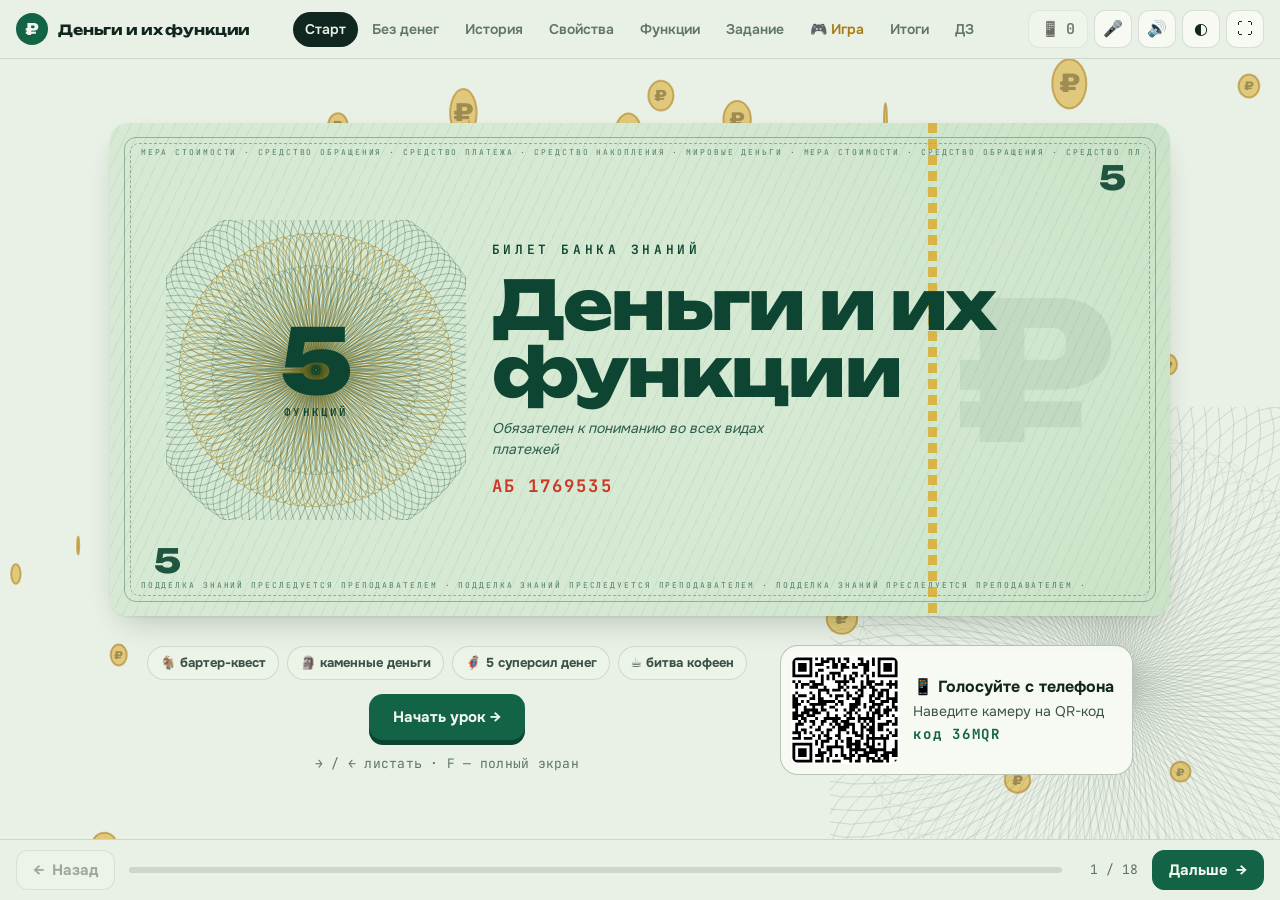
==== commit a8eb1bf6: "Title slide: drop the presenter-notes key hint Co-Authored-By: Claude Opus 5.5 <noreply@anthropic.co" ====
--- a/docs/index.html
+++ b/docs/index.html
@@ -1126,7 +1126,7 @@
             <span class="chip">☕ битва кофеен</span>
           </div>
           <button class="btn btn-primary" data-action="next">Начать урок →</button>
-          <p class="hint">→ / ← листать · F — полный экран · N — подсказки ведущему</p>
+          <p class="hint">→ / ← листать · F — полный экран</p>
           </div>
           <button class="join live-only" id="joinCard" title="Показать QR-код крупно (Q)">
             <span class="join-qr" id="joinQr"></span>
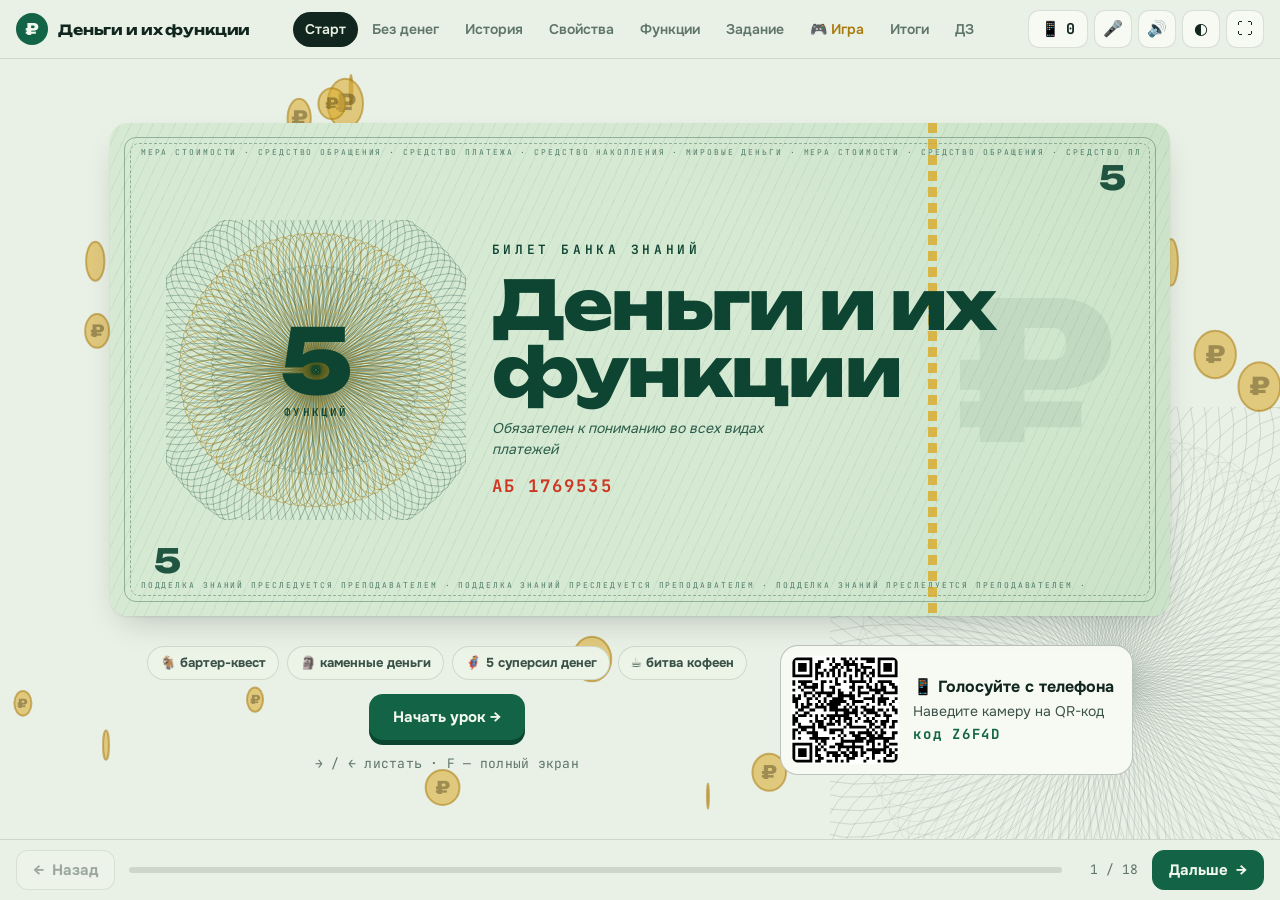
==== commit b5af1055: "Coffee game: a new game resets team names, icons and phones Co-Authored-By: Claude Opus 5.5 <noreply" ====
--- a/docs/index.html
+++ b/docs/index.html
@@ -5274,13 +5274,14 @@
   let G = null, isOpen = false, form = null, formTeam = -1;
 
   /* ---------- state ---------- */
+  /* a new game starts clean: default names, no phones; only the number of rounds is kept */
   function fresh(prev) {
     return {
       phase:'lobby', round:0, rounds: prev?.rounds || 6, evs:[], res:null,
       teams:[0, 1].map(i => ({
-        name: prev?.teams[i].name || ['Кофейня А', 'Кофейня Б'][i],
-        emoji: prev?.teams[i].emoji || ['☕', '🧋'][i],
-        cap: prev?.teams[i].cap || null,
+        name: ['Кофейня А', 'Кофейня Б'][i],
+        emoji: ['☕', '🧋'][i],
+        cap: null,
         money: C.START, cards: Object.fromEntries(CARD_IDS.map(k => [k, true])),
         order:null, hist:[]
       }))
@@ -5737,7 +5738,7 @@
       <div class="cta-row end"><button class="g-btn gold" data-close>Понятно</button></div>`);
   }
   function confirmNew() {
-    showModal(`<h3>Начать новую игру?</h3><p>Деньги и карты обнулятся. Названия команд и телефоны останутся.</p>
+    showModal(`<h3>Начать новую игру?</h3><p>Деньги, карты и названия команд сбросятся. Командам нужно будет заново выбрать свою кофейню на телефоне.</p>
       <div class="cta-row end"><button class="g-btn" data-close>Отмена</button><button class="g-btn gold" id="gNewYes">Начать заново</button></div>`);
   }
 
